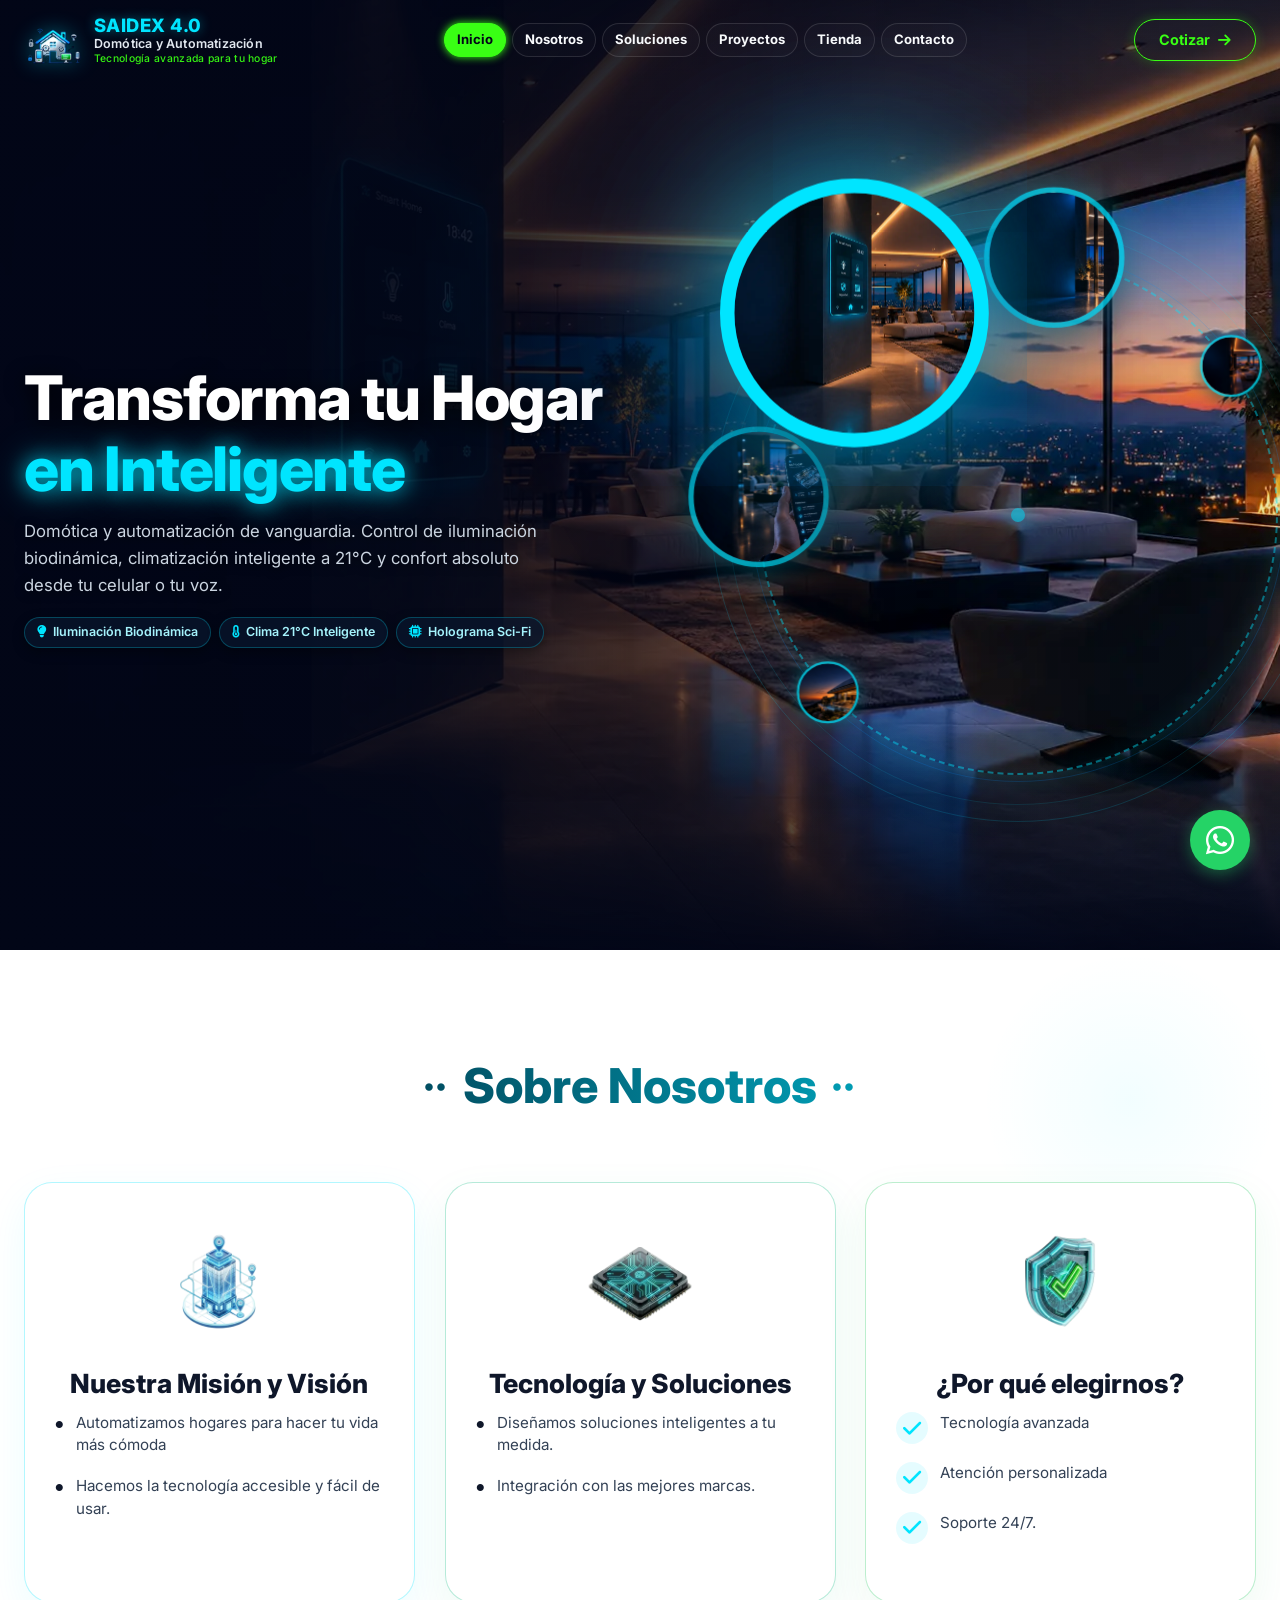
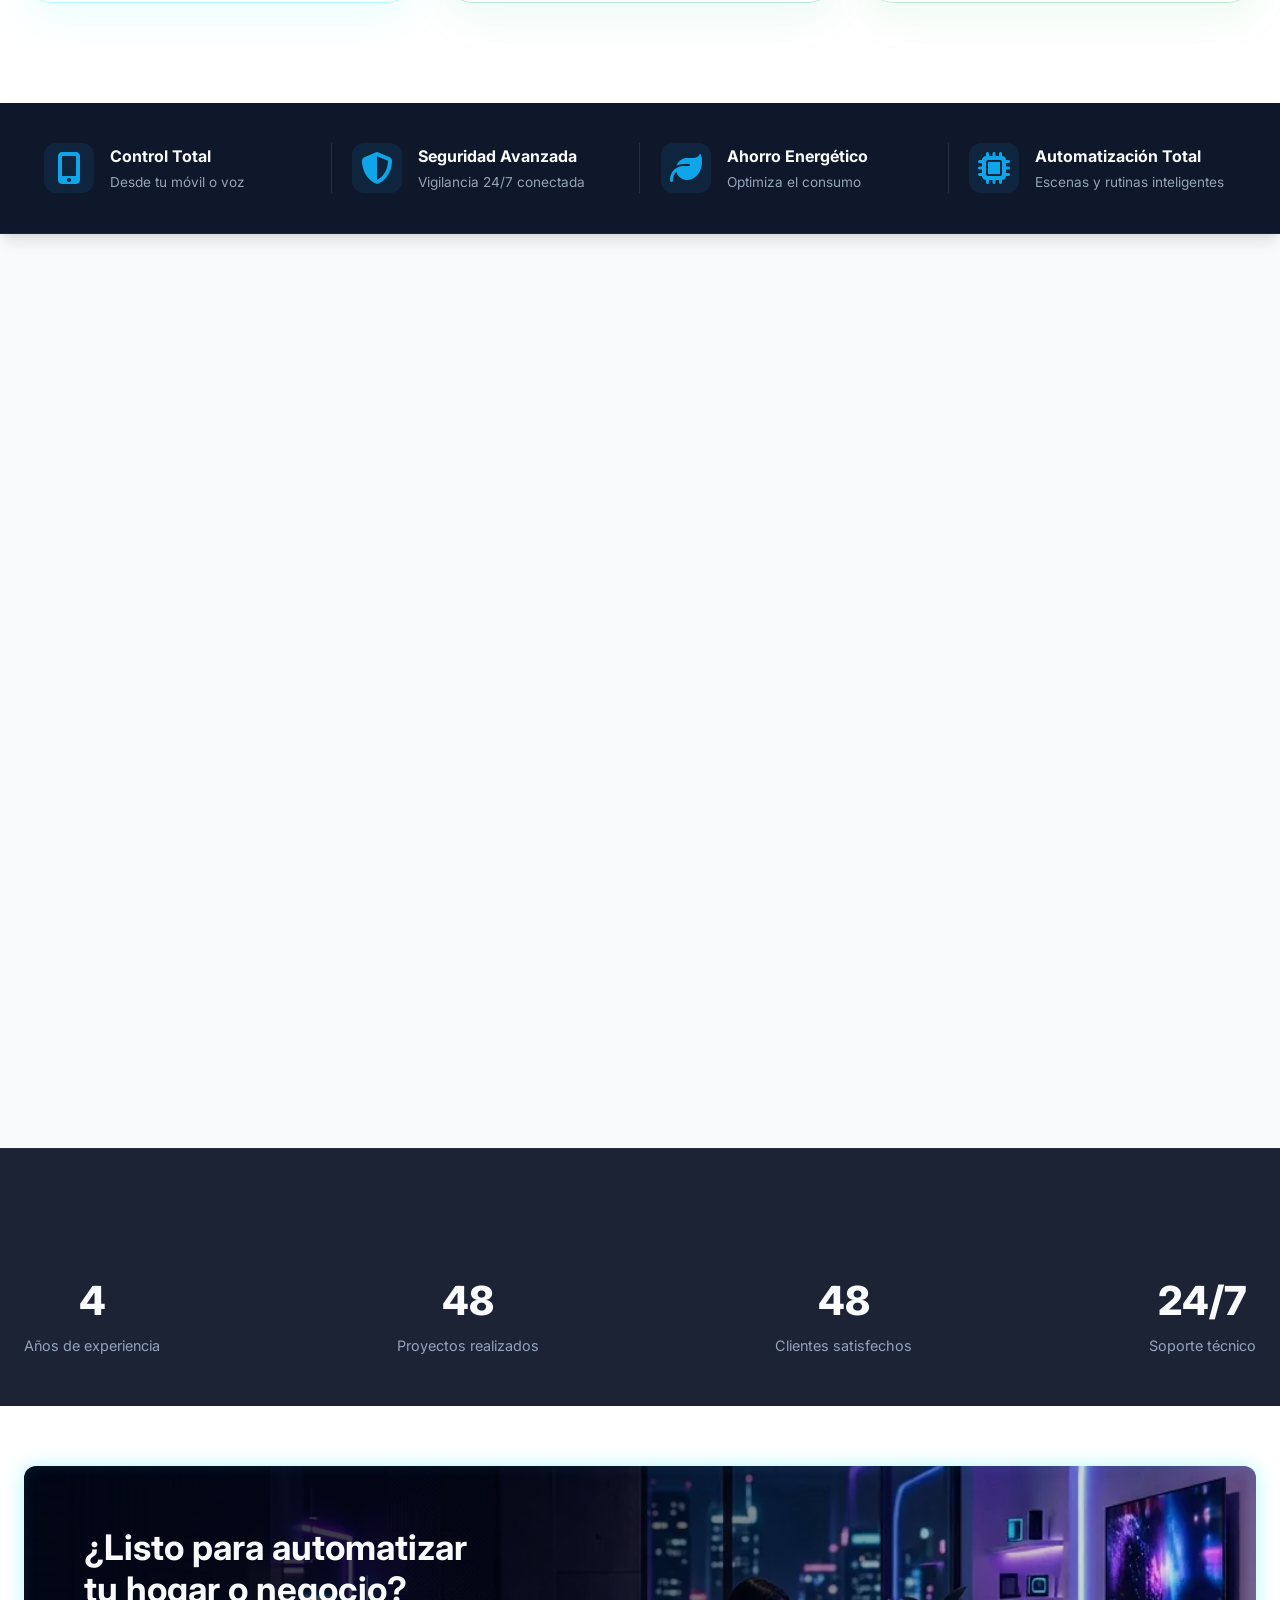
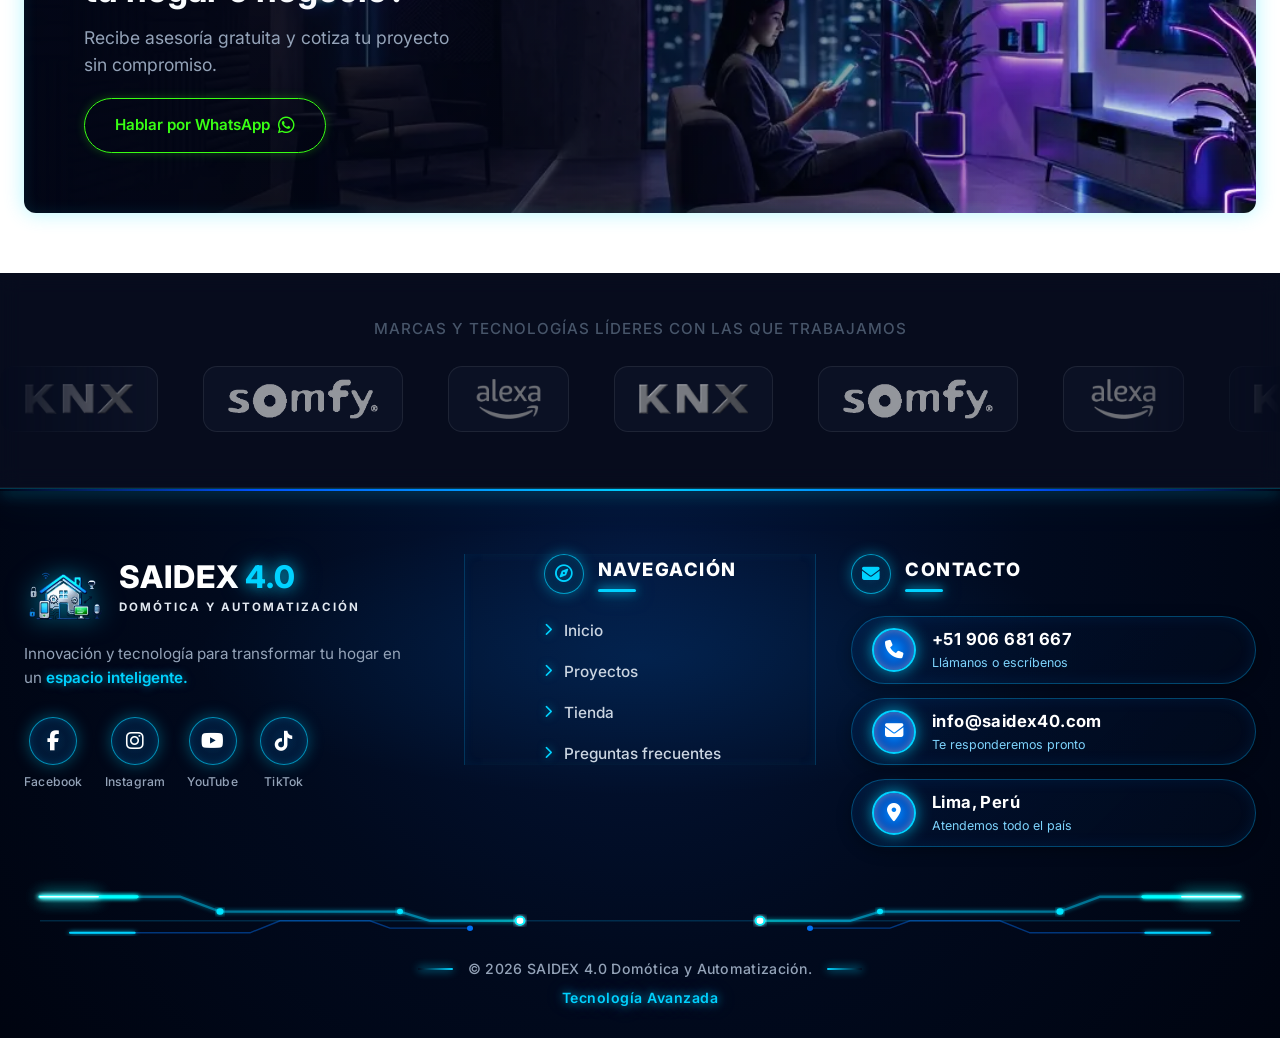
==== index.html @ 1870b535 "fix: solucionar congelamiento de cursor y tarjetas, preservar efecto electrico en moviles y optimiza" ====
<!DOCTYPE html>
<html lang="es">

<head>
    <meta charset="UTF-8">
    <meta name="viewport" content="width=device-width, initial-scale=1.0">
    <title>SAIDEX 4.0 Domótica y Automatización</title>
    <!-- Fuentes de Google -->
    <link rel="preconnect" href="https://fonts.googleapis.com">
    <link rel="preconnect" href="https://fonts.gstatic.com" crossorigin>
    <link href="https://fonts.googleapis.com/css2?family=Inter:wght@300;400;500;600;700;800&display=swap"
        rel="stylesheet">
    <!-- Librería de Iconos Font Awesome para Iconos -->
    <link rel="stylesheet" href="https://cdnjs.cloudflare.com/ajax/libs/font-awesome/6.4.0/css/all.min.css">
    <!-- Estilos CSS Personalizados -->
    <link rel="stylesheet" href="css/style.css">
    <link rel="stylesheet" href="css/electric-effect.css">
    <link rel="stylesheet" href="css/hero-carousel.css">
    <!-- Metadatos de Seguridad -->
    <meta http-equiv="X-Content-Type-Options" content="nosniff">
    <meta name="referrer" content="strict-origin-when-cross-origin">
    <!-- Icono de Pestaña (Favicon) -->
    <link rel="icon" type="image/webp" href="assets/logo.webp">
</head>

<body>

    <!-- Filtros SVG de Rayos Eléctricos 3D de Alto Rendimiento (Optimizados para 60-120 fps) -->
    <svg id="electric-svg-defs" class="electric-svg-container" aria-hidden="true">
        <defs>
            <filter id="turbulent-1" color-interpolation-filters="sRGB" x="-10%" y="-10%" width="120%" height="120%">
                <feTurbulence type="turbulence" baseFrequency="0.018" numOctaves="1" result="noise1" seed="1" />
                <feOffset in="noise1" dx="0" dy="0" result="offsetNoise1">
                    <animate attributeName="dy" values="400; 0" dur="4s" repeatCount="indefinite" calcMode="linear" />
                </feOffset>
                <feTurbulence type="turbulence" baseFrequency="0.018" numOctaves="1" result="noise2" seed="2" />
                <feOffset in="noise2" dx="0" dy="0" result="offsetNoise2">
                    <animate attributeName="dx" values="280; 0" dur="4s" repeatCount="indefinite" calcMode="linear" />
                </feOffset>
                <feBlend in="offsetNoise1" in2="offsetNoise2" mode="color-dodge" result="combinedNoise" />
                <feDisplacementMap in="SourceGraphic" in2="combinedNoise" scale="4" xChannelSelector="R"
                    yChannelSelector="B" />
            </filter>

            <filter id="turbulent-2" color-interpolation-filters="sRGB" x="-10%" y="-10%" width="120%" height="120%">
                <feTurbulence type="turbulence" baseFrequency="0.018" numOctaves="1" result="noise1" seed="3" />
                <feOffset in="noise1" dx="0" dy="0" result="offsetNoise1">
                    <animate attributeName="dy" values="360; 0" dur="4.5s" repeatCount="indefinite" calcMode="linear" />
                </feOffset>
                <feTurbulence type="turbulence" baseFrequency="0.018" numOctaves="1" result="noise2" seed="4" />
                <feOffset in="noise2" dx="0" dy="0" result="offsetNoise2">
                    <animate attributeName="dx" values="250; 0" dur="4.5s" repeatCount="indefinite" calcMode="linear" />
                </feOffset>
                <feBlend in="offsetNoise1" in2="offsetNoise2" mode="color-dodge" result="combinedNoise" />
                <feDisplacementMap in="SourceGraphic" in2="combinedNoise" scale="4" xChannelSelector="R"
                    yChannelSelector="B" />
            </filter>

            <filter id="turbulent-3" color-interpolation-filters="sRGB" x="-10%" y="-10%" width="120%" height="120%">
                <feTurbulence type="turbulence" baseFrequency="0.018" numOctaves="1" result="noise1" seed="5" />
                <feOffset in="noise1" dx="0" dy="0" result="offsetNoise1">
                    <animate attributeName="dy" values="380; 0" dur="4.2s" repeatCount="indefinite" calcMode="linear" />
                </feOffset>
                <feTurbulence type="turbulence" baseFrequency="0.018" numOctaves="1" result="noise2" seed="6" />
                <feOffset in="noise2" dx="0" dy="0" result="offsetNoise2">
                    <animate attributeName="dx" values="260; 0" dur="4.2s" repeatCount="indefinite" calcMode="linear" />
                </feOffset>
                <feBlend in="offsetNoise1" in2="offsetNoise2" mode="color-dodge" result="combinedNoise" />
                <feDisplacementMap in="SourceGraphic" in2="combinedNoise" scale="4" xChannelSelector="R"
                    yChannelSelector="B" />
            </filter>
        </defs>
    </svg>

    <!-- Precargador Cibernético Futurista (SAIDEX 4.0 - HUD) -->
    <div id="saidex-preloader" class="saidex-preloader" aria-label="Cargando SAIDEX 4.0">
        <!-- Fondo Cibernético Ambiental -->
        <div class="preloader-cyber-bg">
            <div class="cyber-grid-overlay"></div>
            <div class="preloader-core-glow"></div>
        </div>

        <!-- Trazos de Circuitos Izquierdos -->
        <div class="cyber-circuits cyber-circuits-left" aria-hidden="true">
            <svg viewBox="0 0 320 500" class="circuit-svg" preserveAspectRatio="none">
                <defs>
                    <linearGradient id="circGradL" x1="0%" y1="0%" x2="100%" y2="0%">
                        <stop offset="0%" stop-color="#0051ff" stop-opacity="0.2" />
                        <stop offset="60%" stop-color="#00e5ff" stop-opacity="0.8" />
                        <stop offset="100%" stop-color="#00e5ff" stop-opacity="1" />
                    </linearGradient>
                    <filter id="circGlowL">
                        <feGaussianBlur stdDeviation="3" result="coloredBlur" />
                        <feMerge>
                            <feMergeNode in="coloredBlur" />
                            <feMergeNode in="SourceGraphic" />
                        </feMerge>
                    </filter>
                </defs>
                <path d="M0,120 L90,120 L150,180 L280,180" fill="none" stroke="url(#circGradL)" stroke-width="2"
                    filter="url(#circGlowL)" />
                <path d="M0,150 L70,150 L120,200 L250,200" fill="none" stroke="#0070f3" stroke-width="1.5"
                    stroke-opacity="0.6" />
                <path d="M0,250 L120,250 L180,250 L240,250" fill="none" stroke="url(#circGradL)" stroke-width="2.5"
                    filter="url(#circGlowL)" />
                <path d="M0,380 L90,380 L150,320 L280,320" fill="none" stroke="url(#circGradL)" stroke-width="2"
                    filter="url(#circGlowL)" />
                <path d="M0,350 L70,350 L120,300 L250,300" fill="none" stroke="#0070f3" stroke-width="1.5"
                    stroke-opacity="0.6" />
                <circle cx="280" cy="180" r="4.5" fill="#00e5ff" filter="url(#circGlowL)" />
                <circle cx="240" cy="250" r="5.5" fill="#39ff14" filter="url(#circGlowL)" />
                <circle cx="280" cy="320" r="4.5" fill="#00e5ff" filter="url(#circGlowL)" />
                <rect x="180" y="247" width="18" height="6" fill="#00e5ff" rx="3" class="circuit-pulse-chip" />
            </svg>
        </div>

        <!-- Trazos de Circuitos Derechos -->
        <div class="cyber-circuits cyber-circuits-right" aria-hidden="true">
            <svg viewBox="0 0 320 500" class="circuit-svg" preserveAspectRatio="none">
                <defs>
                    <linearGradient id="circGradR" x1="100%" y1="0%" x2="0%" y2="0%">
                        <stop offset="0%" stop-color="#0051ff" stop-opacity="0.2" />
                        <stop offset="60%" stop-color="#00e5ff" stop-opacity="0.8" />
                        <stop offset="100%" stop-color="#00e5ff" stop-opacity="1" />
                    </linearGradient>
                </defs>
                <path d="M320,120 L230,120 L170,180 L40,180" fill="none" stroke="url(#circGradR)" stroke-width="2"
                    filter="url(#circGlowL)" />
                <path d="M320,150 L250,150 L200,200 L70,200" fill="none" stroke="#0070f3" stroke-width="1.5"
                    stroke-opacity="0.6" />
                <path d="M320,250 L200,250 L140,250 L80,250" fill="none" stroke="url(#circGradR)" stroke-width="2.5"
                    filter="url(#circGlowL)" />
                <path d="M320,380 L230,380 L170,320 L40,320" fill="none" stroke="url(#circGradR)" stroke-width="2"
                    filter="url(#circGlowL)" />
                <path d="M320,350 L250,350 L200,300 L70,300" fill="none" stroke="#0070f3" stroke-width="1.5"
                    stroke-opacity="0.6" />
                <circle cx="40" cy="180" r="4.5" fill="#00e5ff" filter="url(#circGlowL)" />
                <circle cx="80" cy="250" r="5.5" fill="#39ff14" filter="url(#circGlowL)" />
                <circle cx="40" cy="320" r="4.5" fill="#00e5ff" filter="url(#circGlowL)" />
                <rect x="122" y="247" width="18" height="6" fill="#00e5ff" rx="3" class="circuit-pulse-chip" />
            </svg>
        </div>

        <!-- Núcleo Cibernético Central -->
        <div class="cyber-preloader-content">
            <!-- Ensamblaje de Anillos Múltiples HUD -->
            <div class="cyber-hud-assembly">
                <div class="hud-outer-ticks"></div>
                <div class="hud-outer-segments"></div>
                <div class="hud-mid-glow-ring"></div>
                <div class="hud-inner-counter-ring"></div>
                <!-- Emblema Central de Domótica -->
                <div class="hud-central-orb">
                    <img src="assets/logo.webp" alt="SAIDEX 4.0 Logo" class="preloader-logo-img">
                </div>
            </div>

            <!-- Tipografía de la Marca -->
            <div class="cyber-brand-block">
                <h1 class="cyber-brand-title">SAIDEX <span class="cyber-neon-cyan">4.0</span></h1>
                <p class="cyber-brand-tagline">DOMÓTICA &nbsp;&bull;&nbsp; AUTOMATIZACIÓN &nbsp;&bull;&nbsp; TECNOLOGÍA
                </p>
            </div>

            <!-- Efecto de Carga de Placa de Circuito Cibernético (Animación continua de lado a lado) -->
            <div class="cyber-loader-widget preloader-circuit-widget">
                <div class="footer-circuit-divider preloader-circuit-divider" aria-hidden="true">
                    <svg viewBox="0 0 1200 65" class="footer-circuit-svg" preserveAspectRatio="none">
                        <defs>
                            <linearGradient id="loadCyberTraceGradLeft" x1="0%" y1="0%" x2="100%" y2="0%">
                                <stop offset="0%" stop-color="#0051ff" stop-opacity="0" />
                                <stop offset="20%" stop-color="#00d2ff" stop-opacity="0.8" />
                                <stop offset="85%" stop-color="#00d2ff" stop-opacity="1" />
                                <stop offset="100%" stop-color="#00ffff" stop-opacity="1" />
                            </linearGradient>
                            <linearGradient id="loadCyberTraceGradRight" x1="100%" y1="0%" x2="0%" y2="0%">
                                <stop offset="0%" stop-color="#0051ff" stop-opacity="0" />
                                <stop offset="20%" stop-color="#00d2ff" stop-opacity="0.8" />
                                <stop offset="85%" stop-color="#00d2ff" stop-opacity="1" />
                                <stop offset="100%" stop-color="#00ffff" stop-opacity="1" />
                            </linearGradient>
                            <filter id="loadCyberCircuitGlow" x="-20%" y="-20%" width="140%" height="140%">
                                <feGaussianBlur stdDeviation="2.5" result="coloredBlur" />
                                <feMerge>
                                    <feMergeNode in="coloredBlur" />
                                    <feMergeNode in="SourceGraphic" />
                                </feMerge>
                            </filter>
                        </defs>

                        <!-- Línea de trazo sutil de fondo -->
                        <line x1="0" y1="42" x2="1200" y2="42" stroke="rgba(0, 180, 255, 0.2)" stroke-width="1.5" />

                        <!-- Trazo de Circuito Izquierdo 1 (Base escalonada superior) -->
                        <path class="circuit-trace-base" d="M 0,16 L 140,16 L 180,32 L 360,32 L 390,42 L 480,42"
                            fill="none" stroke="url(#loadCyberTraceGradLeft)" stroke-width="2.5"
                            filter="url(#loadCyberCircuitGlow)" opacity="0.6" />

                        <!-- Trazo Izquierdo 1 (Animación de haz de pulso de 0,16 a 480,42) -->
                        <path class="circuit-pulse-beam" d="M 0,16 L 140,16 L 180,32 L 360,32 L 390,42 L 480,42"
                            fill="none" stroke="#00ffff" stroke-width="3" filter="url(#loadCyberCircuitGlow)"
                            pathLength="1000" />
                        <path class="circuit-pulse-core" d="M 0,16 L 140,16 L 180,32 L 360,32 L 390,42 L 480,42"
                            fill="none" pathLength="1000" />

                        <!-- Trazo Izquierdo 1 (Segundo pulso continuo) -->
                        <path class="circuit-pulse-beam beam-delay"
                            d="M 0,16 L 140,16 L 180,32 L 360,32 L 390,42 L 480,42" fill="none" stroke="#00ffff"
                            stroke-width="3" filter="url(#loadCyberCircuitGlow)" pathLength="1000" />
                        <path class="circuit-pulse-core beam-delay"
                            d="M 0,16 L 140,16 L 180,32 L 360,32 L 390,42 L 480,42" fill="none" pathLength="1000" />

                        <!-- Trazo Izquierdo 2 (Base escalonada inferior y pulso) -->
                        <path class="circuit-trace-base" d="M 30,55 L 210,55 L 240,42 L 330,42 L 350,50 L 430,50"
                            fill="none" stroke="#0070f3" stroke-width="1.5" stroke-opacity="0.45" />
                        <path class="circuit-pulse-sub" d="M 30,55 L 210,55 L 240,42 L 330,42 L 350,50 L 430,50"
                            fill="none" stroke="#00d2ff" stroke-width="2" filter="url(#loadCyberCircuitGlow)"
                            pathLength="1000" />

                        <!-- Nodos de circuitos izquierdos -->
                        <circle class="circuit-node-joint" cx="180" cy="32" r="3.5" fill="#00e5ff"
                            filter="url(#loadCyberCircuitGlow)" />
                        <circle class="circuit-node-joint" cx="360" cy="32" r="3" fill="#00e5ff"
                            filter="url(#loadCyberCircuitGlow)" />
                        <circle class="circuit-node-terminal" cx="480" cy="42" r="4.5" fill="#ffffff" stroke="#00e5ff"
                            stroke-width="2" filter="url(#loadCyberCircuitGlow)" />
                        <circle class="circuit-node-halo" cx="480" cy="42" r="4.5" fill="none" stroke="#00ffff" />
                        <circle class="circuit-node-joint" cx="430" cy="50" r="3" fill="#0070f3" />

                        <!-- Línea de puente central -->
                        <line class="circuit-bridge-active" x1="480" y1="42" x2="720" y2="42" stroke="#00d2ff"
                            stroke-width="2" stroke-dasharray="8,6" stroke-opacity="0.75"
                            filter="url(#loadCyberCircuitGlow)" />

                        <!-- Trazo de Circuito Derecho 1 (Base escalonada superior) -->
                        <path class="circuit-trace-base" d="M 1200,16 L 1060,16 L 1020,32 L 840,32 L 810,42 L 720,42"
                            fill="none" stroke="url(#loadCyberTraceGradRight)" stroke-width="2.5"
                            filter="url(#loadCyberCircuitGlow)" opacity="0.6" />

                        <!-- Trazo Derecho 1 (Animación de haz de pulso de 1200,16 a 720,42 SIMULTÁNEAMENTE) -->
                        <path class="circuit-pulse-beam" d="M 1200,16 L 1060,16 L 1020,32 L 840,32 L 810,42 L 720,42"
                            fill="none" stroke="#00ffff" stroke-width="3" filter="url(#loadCyberCircuitGlow)"
                            pathLength="1000" />
                        <path class="circuit-pulse-core" d="M 1200,16 L 1060,16 L 1020,32 L 840,32 L 810,42 L 720,42"
                            fill="none" pathLength="1000" />

                        <!-- Trazo Derecho 1 (Segundo pulso continuo) -->
                        <path class="circuit-pulse-beam beam-delay"
                            d="M 1200,16 L 1060,16 L 1020,32 L 840,32 L 810,42 L 720,42" fill="none" stroke="#00ffff"
                            stroke-width="3" filter="url(#loadCyberCircuitGlow)" pathLength="1000" />
                        <path class="circuit-pulse-core beam-delay"
                            d="M 1200,16 L 1060,16 L 1020,32 L 840,32 L 810,42 L 720,42" fill="none"
                            pathLength="1000" />

                        <!-- Trazo Derecho 2 (Base escalonada inferior y pulso) -->
                        <path class="circuit-trace-base" d="M 1170,55 L 990,55 L 960,42 L 870,42 L 850,50 L 770,50"
                            fill="none" stroke="#0070f3" stroke-width="1.5" stroke-opacity="0.45" />
                        <path class="circuit-pulse-sub" d="M 1170,55 L 990,55 L 960,42 L 870,42 L 850,50 L 770,50"
                            fill="none" stroke="#00d2ff" stroke-width="2" filter="url(#loadCyberCircuitGlow)"
                            pathLength="1000" />

                        <!-- Nodos de circuitos derechos -->
                        <circle class="circuit-node-joint" cx="1020" cy="32" r="3.5" fill="#00e5ff"
                            filter="url(#loadCyberCircuitGlow)" />
                        <circle class="circuit-node-joint" cx="840" cy="32" r="3" fill="#00e5ff"
                            filter="url(#loadCyberCircuitGlow)" />
                        <circle class="circuit-node-terminal" cx="720" cy="42" r="4.5" fill="#ffffff" stroke="#00e5ff"
                            stroke-width="2" filter="url(#loadCyberCircuitGlow)" />
                        <circle class="circuit-node-halo" cx="720" cy="42" r="4.5" fill="none" stroke="#00ffff" />
                        <circle class="circuit-node-joint" cx="770" cy="50" r="3" fill="#0070f3" />
                    </svg>
                </div>

                <!-- Fila de Estado y Porcentaje con Barras de Soporte Sci-Fi -->
                <div class="preloader-circuit-meta">
                    <div class="footer-copyright-row preloader-telemetry-row">
                        <span class="footer-bracket-bar" aria-hidden="true"></span>
                        <span class="cyber-status-text" id="preloader-status">Sistema SAIDEX 4.0 Activo...</span>
                        <span class="footer-bracket-bar right" aria-hidden="true"></span>
                    </div>
                    <div class="preloader-percent-wrap">
                        <span class="cyber-percent-num" id="preloader-percent">0%</span>
                    </div>
                </div>

                <!-- Barra de Carga Cibernética Sincronizada -->
                <div class="cyber-bar-track preloader-bar-track">
                    <div class="cyber-bar-fill" id="preloader-bar-fill">
                        <span class="cyber-flare-tip"></span>
                    </div>
                </div>
            </div>
        </div>
    </div>

    <!-- Preloader Auto-Failsafe: Garantiza que la pantalla nunca se congele -->
    <script>
        (function () {
            var p = document.getElementById('saidex-preloader');
            if (!p) return;
            setTimeout(function () {
                if (p && !p.classList.contains('is-loaded')) {
                    p.classList.add('is-loaded');
                    document.body.classList.add('site-loaded');
                    setTimeout(function () { p.style.display = 'none'; }, 600);
                }
            }, 1400);
        })();
    </script>

    <!-- Navegación de Cabecera -->
    <header class="navbar">
        <div class="container nav-container">
            <a href="index.html" class="logo" aria-label="SAIDEX 4.0 Inicio">
                <img src="assets/logo.webp" alt="SAIDEX 4.0" class="logo-img">
                <div class="logo-text">
                    <span class="company-name brand-highlight">SAIDEX 4.0</span>
                    <span class="company-sub">Domótica y Automatización</span>
                    <span class="company-tagline">Tecnología avanzada para tu hogar</span>
                </div>
            </a>

            <nav class="nav-links" id="navLinks" aria-label="Navegación principal">
                <a href="#inicio" class="nav-item active">Inicio</a>
                <a href="#nosotros" class="nav-item">Nosotros</a>
                <a href="#soluciones" class="nav-item">Soluciones</a>
                <a href="proyectos.html" class="nav-item">Proyectos</a>
                <a href="tienda.html" class="nav-item">Tienda</a>
                <a href="#contacto" class="nav-item">Contacto</a>

                <!-- Acciones exclusivas para dispositivos móviles -->
                <div class="nav-actions-mobile">
                    <a href="#cotizar" class="btn btn-primary btn-glow-intense btn-cotizar">
                        Cotizar <i class="fa-solid fa-arrow-right"></i>
                    </a>
                </div>
            </nav>

            <div class="nav-actions">
                <a href="#cotizar" class="btn btn-primary btn-glow-intense btn-cotizar">
                    Cotizar <i class="fa-solid fa-arrow-right"></i>
                </a>
            </div>

            <button class="menu-toggle" id="mobileMenu" aria-label="Abrir menú" aria-expanded="false"
                aria-controls="navLinks">
                <span></span>
                <span></span>
                <span></span>
            </button>
        </div>
    </header>

    <main>
        <!-- Sección Principal (Hero) -->
        <section class="hero" id="inicio">
            <!-- Capas de Diapositivas de Fondo Dinámico -->
            <div class="hero-bg-slideshow" id="heroBgSlideshow">
                <div class="hero-bg-slide active" id="heroBgLayerA" style="background-image: url('assets/hero 1.webp');">
                </div>
                <div class="hero-bg-slide" id="heroBgLayerB"></div>
            </div>

            <!-- Capa de Degradado Oscuro Cinemático de Fondo -->
            <div class="hero-overlay-cinematic" aria-hidden="true"></div>


            <div class="container hero-container">
                <!-- Columna de Contenido Izquierda -->
                <div class="hero-content">

                    <!-- Escenario Dinámico con Animación Circular de Textos del Hero -->
                    <div class="hero-circular-text-stage" id="heroCircularTextStage">

                        <!-- Título Principal Dinámico (Efecto Circular - Cambia en cada una de las 8 diapositivas) -->
                        <h1 class="hero-title hero-dynamic-title animate-circular-target" id="heroDynamicTitle">
                            Transforma tu Hogar <br><span class="text-neon-cyan">en Inteligente</span>
                        </h1>

                        <!-- Subtítulo / Descripción Dinámica (Efecto Circular - Adaptado exactamente a cada imagen) -->
                        <p class="hero-subtitle hero-dynamic-desc animate-circular-target" id="heroDynamicDesc">
                            Domótica y automatización de última generación. Controla iluminación biodinámica,
                            climatización y confort con tecnología intuitiva.
                        </p>

                        <!-- Píldoras / Especificaciones Rápidas de la Solución Activa -->
                        <div class="hero-dynamic-pills animate-circular-target" id="heroDynamicPills">
                            <span class="hero-spec-pill"><i class="fa-solid fa-lightbulb"></i> Iluminación
                                Biodinámica</span>
                            <span class="hero-spec-pill"><i class="fa-solid fa-temperature-half"></i> Clima 21°C
                                Inteligente</span>
                            <span class="hero-spec-pill"><i class="fa-solid fa-microchip"></i> Panel Holográfico</span>
                        </div>

                    </div>

                    <!-- Controles de Flecha para Rotación Circular e Indicadores (Debajo y Centrados) -->
                    <div class="hero-carousel-controls" aria-label="Controles del carrusel circular">
                        <button class="hero-carousel-arrow left" id="heroArrowLeft" aria-label="Sistema anterior">
                            <i class="fa-solid fa-chevron-left"></i>
                        </button>
                        <div class="hero-carousel-indicators" id="heroIndicators"></div>
                        <button class="hero-carousel-arrow right" id="heroArrowRight" aria-label="Sistema siguiente">
                            <i class="fa-solid fa-chevron-right"></i>
                        </button>
                    </div>
                </div>

                <!-- Showcase Circular Orbital del Hero (Lado Derecho) -->
                <div class="hero-circular-showcase animate-bounce-in delay-3" id="heroCircularShowcase">
                    <!-- Área Orbital del Carrusel -->
                    <div class="hero-carousel-outer">
                        <div class="hero-carousel-hud-ring" aria-hidden="true"></div>
                        <div class="hero-carousel-container" id="heroCarouselContainer">
                            <div class="hero-carousel" id="heroCarousel">
                                <div class="hero-carousel-center-core" aria-hidden="true"></div>
                            </div>
                        </div>
                    </div>
                </div>
            </div>
        </section>

        <section class="about-section" id="nosotros">
            <div class="container relative-z">
                <div class="section-header-modern scroll-bounce">
                    <h2 class="section-title-modern">
                        <span class="dots-decorator">••</span>
                        Sobre Nosotros
                        <span class="dots-decorator">••</span>
                    </h2>
                </div>

                <div class="about-modern-grid">
                    <!-- Tarjeta 1: Misión y Visión -->
                    <div class="about-modern-card card-glow-blue scroll-bounce delay-1">
                        <img src="assets/about-mission.webp" alt="Misión" class="about-card-icon">
                        <h3 class="about-card-title">Nuestra Misión y Visión</h3>
                        <ul class="about-card-list bullets">
                            <li>Automatizamos hogares para hacer tu vida más cómoda</li>
                            <li>Hacemos la tecnología accesible y fácil de usar.</li>
                        </ul>
                    </div>

                    <!-- Tarjeta 2: Tecnología -->
                    <div class="about-modern-card card-glow-cyan scroll-bounce delay-2">
                        <img src="assets/about-tech.webp" alt="Tecnología" class="about-card-icon">
                        <h3 class="about-card-title">Tecnología y Soluciones</h3>
                        <ul class="about-card-list bullets">
                            <li>Diseñamos soluciones inteligentes a tu medida.</li>
                            <li>Integración con las mejores marcas.</li>
                        </ul>
                    </div>

                    <!-- Tarjeta 3: Por qué SAIDEX 4.0 -->
                    <div class="about-modern-card card-glow-green scroll-bounce delay-3">
                        <img src="assets/about-choice.webp" alt="Confianza" class="about-card-icon">
                        <h3 class="about-card-title">¿Por qué elegirnos?</h3>
                        <ul class="about-card-list checks">
                            <li><i class="fa-solid fa-check"></i> Tecnología avanzada</li>
                            <li><i class="fa-solid fa-check"></i> Atención personalizada</li>
                            <li><i class="fa-solid fa-check"></i> Soporte 24/7.</li>
                        </ul>
                    </div>
                </div>
            </div>
        </section>

        <!-- Franja de Características Destacadas -->
        <section class="features-strip">
            <div class="container features-container">
                <div class="feature-item scroll-bounce delay-1">
                    <div class="feature-icon"><i class="fa-solid fa-mobile-screen-button"></i></div>
                    <div class="feature-text">
                        <h4>Control Total</h4>
                        <p>Desde tu móvil o voz</p>
                    </div>
                </div>
                <div class="feature-item scroll-bounce delay-2">
                    <div class="feature-icon"><i class="fa-solid fa-shield-halved"></i></div>
                    <div class="feature-text">
                        <h4>Seguridad Avanzada</h4>
                        <p>Vigilancia 24/7 conectada</p>
                    </div>
                </div>
                <div class="feature-item scroll-bounce delay-3">
                    <div class="feature-icon"><i class="fa-solid fa-leaf"></i></div>
                    <div class="feature-text">
                        <h4>Ahorro Energético</h4>
                        <p>Optimiza el consumo</p>
                    </div>
                </div>
                <div class="feature-item scroll-bounce delay-4">
                    <div class="feature-icon"><i class="fa-solid fa-microchip"></i></div>
                    <div class="feature-text">
                        <h4>Automatización Total</h4>
                        <p>Escenas y rutinas inteligentes</p>
                    </div>
                </div>
            </div>
        </section>
        <!-- Sección de Soluciones y Proyectos -->
        <section class="solutions-projects-section bg-light" id="soluciones">
            <div class="container main-grid">

                <!-- Columna Izquierda: Soluciones -->
                <div class="solutions-column">
                    <div class="section-header center-title scroll-bounce">
                        <span class="dots-decorator">••</span>
                        <h2 class="section-title dark-text">Nuestras Soluciones Inteligentes</h2>
                        <span class="dots-decorator">••</span>
                    </div>

                    <div class="solutions-grid">
                        <!-- Tarjeta 1 -->
                        <div class="solution-card scroll-bounce delay-1">
                            <div class="card-image">
                                <div class="img-placeholder bg-blue-img"></div>
                                <div class="card-icon"><i class="fa-solid fa-house-laptop"></i></div>
                            </div>
                            <div class="card-content">
                                <h3>Sistemas</h3>
                                <ul>
                                    <li><i class="fa-solid fa-check text-green"></i> Iluminación Inteligente</li>
                                    <li><i class="fa-solid fa-check text-green"></i> Seguridad y Vigilancia</li>
                                    <li><i class="fa-solid fa-check text-green"></i> Control de Accesos</li>
                                </ul>
                            </div>
                        </div>

                        <!-- Tarjeta 2 -->
                        <div class="solution-card scroll-bounce delay-2">
                            <div class="card-image">
                                <div class="img-placeholder bg-blue-img2"></div>
                                <div class="card-icon"><i class="fa-solid fa-tablet-screen-button"></i></div>
                            </div>
                            <div class="card-content">
                                <h3>Integraciones</h3>
                                <ul>
                                    <li><i class="fa-solid fa-check text-green"></i> App Móvil Personalizada</li>
                                    <li><i class="fa-solid fa-check text-green"></i> Asistentes de Voz</li>
                                </ul>
                            </div>
                        </div>

                        <!-- Tarjeta 3 -->
                        <div class="solution-card scroll-bounce delay-3">
                            <div class="card-image">
                                <div class="img-placeholder bg-blue-img3"></div>
                                <div class="card-icon"><i class="fa-solid fa-screwdriver-wrench"></i></div>
                            </div>
                            <div class="card-content">
                                <h3>Nuestros Servicios</h3>
                                <ul>
                                    <li><i class="fa-solid fa-check text-green"></i> Diseño e Instalación</li>
                                    <li><i class="fa-solid fa-check text-green"></i> Programación a Medida</li>
                                    <li><i class="fa-solid fa-check text-green"></i> Mantenimiento Preventivo</li>
                                    <li><i class="fa-solid fa-check text-green"></i> Soporte Técnico 24/7</li>
                                    <li><i class="fa-solid fa-check text-green"></i> Consultoría Especializada</li>
                                    <li><i class="fa-solid fa-check text-green"></i> Actualizaciones y Upgrades</li>
                                </ul>
                                <a href="javascript:void(0)" class="btn-agenda-visita-card" id="btn-agenda-visita"
                                    role="button">
                                    <span>Agenda una Visita Técnica</span>
                                    <i class="fa-solid fa-calendar-check"></i>
                                </a>
                            </div>
                        </div>
                    </div>
                </div>

                <!-- Columna Derecha: Proyectos -->
                <div class="projects-column" id="proyectos">
                    <div class="section-header space-between scroll-bounce">
                        <h2 class="section-title dark-text">Proyectos Destacados</h2>
                        <a href="proyectos.html" class="btn-text-small">Ver todos <i
                                class="fa-solid fa-arrow-right"></i></a>
                    </div>

                    <div class="projects-list">
                        <!-- Proyecto 1 -->
                        <div class="project-mini-card scroll-bounce delay-1">
                            <div class="project-img bg-house-img">
                                <span class="badge">Residencial</span>
                            </div>
                            <div class="project-info">
                                <h4>Casa Inteligente - 450 m²</h4>
                                <p>Automatización completa de iluminación, clima y seguridad</p>
                            </div>
                        </div>

                        <!-- Proyecto 2 -->
                        <div class="project-mini-card scroll-bounce delay-2">
                            <div class="project-img bg-office-img">
                                <span class="badge">Comercial</span>
                            </div>
                            <div class="project-info">
                                <h4>Oficina Corporativa</h4>
                                <p>Control de accesos, clima y audio multiroom</p>
                            </div>
                        </div>

                        <!-- Proyecto 3 -->
                        <div class="project-mini-card scroll-bounce delay-3">
                            <div class="project-img bg-apt-img">
                                <span class="badge">Residencial</span>
                            </div>
                            <div class="project-info">
                                <h4>Departamento Premium</h4>
                                <p>Integración total con app móvil y voz</p>
                            </div>
                        </div>
                    </div>
                </div>
            </div>
        </section>
        <!-- Sección de Estadísticas de Rendimiento -->
        <section class="stats-section">
            <div class="container stats-container">
                <div class="stat-item scroll-bounce delay-1">
                    <div class="stat-icon"><i class="fa-solid fa-house-user text-neon-blue"></i></div>
                    <h3 class="counter" data-target="5">0</h3>
                    <p>Años de experiencia</p>
                </div>
                <div class="stat-item scroll-bounce delay-2">
                    <div class="stat-icon"><i class="fa-regular fa-clipboard text-neon-blue"></i></div>
                    <h3 class="counter" data-target="50">0</h3>
                    <p>Proyectos realizados</p>
                </div>
                <div class="stat-item scroll-bounce delay-3">
                    <div class="stat-icon"><i class="fa-solid fa-users text-neon-blue"></i></div>
                    <h3 class="counter" data-target="50">0</h3>
                    <p>Clientes satisfechos</p>
                </div>
                <div class="stat-item scroll-bounce delay-4">
                    <div class="stat-icon"><i class="fa-solid fa-headset text-neon-blue"></i></div>
                    <h3>24/7</h3>
                    <p>Soporte técnico</p>
                </div>
            </div>
        </section>

        <!-- Sección de Banner de Llamada a la Acción (CTA) -->
        <section class="cta-banner" id="cotizar">
            <div class="container cta-container">
                <div class="cta-bg futuristic-cta scroll-bounce electric-purple">
                    <div class="electric-fx-frame" aria-hidden="true">
                        <div class="electric-inner">
                            <div class="electric-border-layer">
                                <div class="electric-card-main"></div>
                            </div>
                            <div class="electric-glow-1"></div>
                            <div class="electric-glow-2"></div>
                        </div>
                        <div class="electric-overlay"></div>
                        <div class="electric-bg-glow"></div>
                    </div>
                    <div class="cta-content">
                        <h2>¿Listo para automatizar<br>tu hogar o negocio?</h2>
                        <p>Recibe asesoría gratuita y cotiza tu proyecto<br>sin compromiso.</p>
                        <div class="cta-actions" style="justify-content: flex-start; margin-top: 20px;">
                            <a href="https://wa.me/51906681667" target="_blank" rel="noopener noreferrer"
                                class="btn btn-primary btn-large btn-glow-intense"
                                style="border-radius: 30px; font-weight: 600; padding: 15px 30px;">
                                Hablar por WhatsApp <i class="fa-brands fa-whatsapp" style="font-size: 1.2rem;"></i>
                            </a>
                        </div>
                    </div>
                </div>
            </div>
        </section>

        <!-- Marquesina Infinita de Marcas y Aliados -->
        <section class="partners-strip scroll-bounce">
            <div class="container text-center">
                <p class="partners-title" style="margin-bottom: 25px; color: var(--text-gray-dark); font-weight: 500;">
                    Marcas y tecnologías líderes con las que trabajamos</p>
            </div>
            <div class="partners-marquee-wrapper" aria-label="Marcas aliadas">
                <div class="partners-marquee-track">
                    <div class="partner-item"><img src="assets/knx.webp" alt="KNX" class="partner-logo-img"></div>
                    <div class="partner-item"><img src="assets/somfy.webp" alt="Somfy" class="partner-logo-img"></div>
                    <div class="partner-item"><img src="assets/alexa.webp" alt="Alexa" class="partner-logo-img"></div>
                    <div class="partner-item"><img src="assets/knx.webp" alt="KNX" class="partner-logo-img"></div>
                    <div class="partner-item"><img src="assets/somfy.webp" alt="Somfy" class="partner-logo-img"></div>
                    <div class="partner-item"><img src="assets/alexa.webp" alt="Alexa" class="partner-logo-img"></div>
                    <!-- Duplicado para desplazamiento continuo sin cortes -->
                    <div class="partner-item" aria-hidden="true"><img src="assets/knx.webp" alt="KNX"
                            class="partner-logo-img"></div>
                    <div class="partner-item" aria-hidden="true"><img src="assets/somfy.webp" alt="Somfy"
                            class="partner-logo-img"></div>
                    <div class="partner-item" aria-hidden="true"><img src="assets/alexa.webp" alt="Alexa"
                            class="partner-logo-img"></div>
                    <div class="partner-item" aria-hidden="true"><img src="assets/knx.webp" alt="KNX"
                            class="partner-logo-img"></div>
                    <div class="partner-item" aria-hidden="true"><img src="assets/somfy.webp" alt="Somfy"
                            class="partner-logo-img"></div>
                    <div class="partner-item" aria-hidden="true"><img src="assets/alexa.webp" alt="Alexa"
                            class="partner-logo-img"></div>
                </div>
            </div>
        </section>
    </main>

    <!-- Pie de Página Cibernético Futurista (SAIDEX 4.0) -->
    <footer class="footer" id="contacto">
        <!-- Resplandor de Iluminación Ambiental -->
        <div class="footer-ambient-glow" aria-hidden="true"></div>

        <div class="container" style="position: relative; z-index: 2;">
            <div class="footer-grid-cyber">
                <!-- Columna 1: Marca y Redes Sociales -->
                <div class="footer-col-cyber col-brand">
                    <a href="index.html" class="footer-brand-wrap">
                        <img src="assets/logo.webp" alt="SAIDEX 4.0 Logo" class="footer-logo-img">
                        <div class="footer-brand-text">
                            <span class="footer-brand-title">SAIDEX <span class="cyan-num">4.0</span></span>
                            <span class="footer-brand-sub">DOMÓTICA Y AUTOMATIZACIÓN</span>
                        </div>
                    </a>
                    <p class="footer-tagline">
                        Innovación y tecnología para transformar tu hogar en un <span class="highlight-cyan">espacio
                            inteligente.</span>
                    </p>
                    <div class="footer-social-row">
                        <div class="footer-social-item">
                            <a href="https://www.facebook.com/share/1DKk2KMXqo/" target="_blank"
                                rel="noopener noreferrer" class="footer-social-btn" aria-label="Facebook">
                                <i class="fa-brands fa-facebook-f"></i>
                            </a>
                            <span class="footer-social-label">Facebook</span>
                        </div>
                        <div class="footer-social-item">
                            <a href="https://www.instagram.com/capri4431?igsh=cWtvcjdqN3Vhbjgz" target="_blank"
                                rel="noopener noreferrer" class="footer-social-btn" aria-label="Instagram">
                                <i class="fa-brands fa-instagram"></i>
                            </a>
                            <span class="footer-social-label">Instagram</span>
                        </div>
                        <div class="footer-social-item">
                            <a href="https://youtube.com/@jesusronaldocesararellanas5388/community?si=2w9Oj341CV9DP4Bu"
                                target="_blank" rel="noopener noreferrer" class="footer-social-btn"
                                aria-label="YouTube">
                                <i class="fa-brands fa-youtube"></i>
                            </a>
                            <span class="footer-social-label">YouTube</span>
                        </div>
                        <div class="footer-social-item">
                            <a href="https://www.tiktok.com/@arellanasanchez2006" target="_blank"
                                rel="noopener noreferrer" class="footer-social-btn" aria-label="TikTok">
                                <i class="fa-brands fa-tiktok"></i>
                            </a>
                            <span class="footer-social-label">TikTok</span>
                        </div>
                    </div>
                </div>

                <!-- Column 2: Navegación -->
                <div class="footer-col-cyber col-nav">
                    <div class="footer-nav-block">
                        <div class="footer-header-cyber">
                            <div class="footer-header-badge" aria-hidden="true">
                                <i class="fa-regular fa-compass"></i>
                            </div>
                            <div class="footer-header-text">
                                <h4>NAVEGACIÓN</h4>
                                <div class="footer-header-bar"></div>
                            </div>
                        </div>
                        <ul class="footer-nav-list">
                            <li><a href="index.html"><i class="fa-solid fa-chevron-right"></i> Inicio</a></li>
                            <li><a href="proyectos.html"><i class="fa-solid fa-chevron-right"></i> Proyectos</a></li>
                            <li><a href="tienda.html"><i class="fa-solid fa-chevron-right"></i> Tienda</a></li>
                            <li><a href="#faq"><i class="fa-solid fa-chevron-right"></i> Preguntas frecuentes</a></li>
                        </ul>
                    </div>
                </div>

                <!-- Column 3: Contacto -->
                <div class="footer-col-cyber col-contact">
                    <div class="footer-contact-block">
                        <div class="footer-header-cyber">
                            <div class="footer-header-badge" aria-hidden="true">
                                <i class="fa-solid fa-envelope"></i>
                            </div>
                            <div class="footer-header-text">
                                <h4>CONTACTO</h4>
                                <div class="footer-header-bar"></div>
                            </div>
                        </div>
                        <div class="footer-contact-cards">
                            <a href="https://wa.me/51906681667" target="_blank" rel="noopener noreferrer"
                                class="contact-pill-card">
                                <div class="contact-pill-orb">
                                    <i class="fa-solid fa-phone"></i>
                                </div>
                                <div class="contact-pill-info">
                                    <span class="contact-pill-primary">+51 906 681 667</span>
                                    <span class="contact-pill-sub">Llámanos o escríbenos</span>
                                </div>
                            </a>
                            <a href="mailto:info@saidex40.com" class="contact-pill-card">
                                <div class="contact-pill-orb">
                                    <i class="fa-solid fa-envelope"></i>
                                </div>
                                <div class="contact-pill-info">
                                    <span class="contact-pill-primary">info@saidex40.com</span>
                                    <span class="contact-pill-sub">Te responderemos pronto</span>
                                </div>
                            </a>
                            <div class="contact-pill-card">
                                <div class="contact-pill-orb">
                                    <i class="fa-solid fa-location-dot"></i>
                                </div>
                                <div class="contact-pill-info">
                                    <span class="contact-pill-primary">Lima, Perú</span>
                                    <span class="contact-pill-sub">Atendemos todo el país</span>
                                </div>
                            </div>
                        </div>
                    </div>
                </div>
            </div>

            <!-- Placa de Circuito Cibernético Inferior y Derechos Reservados -->
            <div class="footer-bottom-cyber">
                <div class="footer-circuit-divider" aria-hidden="true">
                    <svg viewBox="0 0 1200 65" class="footer-circuit-svg" preserveAspectRatio="none">
                        <defs>
                            <linearGradient id="cyberTraceGradLeft" x1="0%" y1="0%" x2="100%" y2="0%">
                                <stop offset="0%" stop-color="#0051ff" stop-opacity="0" />
                                <stop offset="20%" stop-color="#00d2ff" stop-opacity="0.8" />
                                <stop offset="85%" stop-color="#00d2ff" stop-opacity="1" />
                                <stop offset="100%" stop-color="#00ffff" stop-opacity="1" />
                            </linearGradient>
                            <linearGradient id="cyberTraceGradRight" x1="100%" y1="0%" x2="0%" y2="0%">
                                <stop offset="0%" stop-color="#0051ff" stop-opacity="0" />
                                <stop offset="20%" stop-color="#00d2ff" stop-opacity="0.8" />
                                <stop offset="85%" stop-color="#00d2ff" stop-opacity="1" />
                                <stop offset="100%" stop-color="#00ffff" stop-opacity="1" />
                            </linearGradient>
                            <filter id="cyberCircuitGlow" x="-20%" y="-20%" width="140%" height="140%">
                                <feGaussianBlur stdDeviation="2.5" result="coloredBlur" />
                                <feMerge>
                                    <feMergeNode in="coloredBlur" />
                                    <feMergeNode in="SourceGraphic" />
                                </feMerge>
                            </filter>
                        </defs>

                        <!-- Línea de trazo sutil de fondo -->
                        <line x1="0" y1="42" x2="1200" y2="42" stroke="rgba(0, 180, 255, 0.2)" stroke-width="1.5" />

                        <!-- Trazo de Circuito Izquierdo 1 (Base escalonada superior) -->
                        <path class="circuit-trace-base" d="M 0,16 L 140,16 L 180,32 L 360,32 L 390,42 L 480,42"
                            fill="none" stroke="url(#cyberTraceGradLeft)" stroke-width="2.5"
                            filter="url(#cyberCircuitGlow)" opacity="0.6" />

                        <!-- Trazo Izquierdo 1 (Animación de haz de pulso de 0,16 a 480,42) -->
                        <path class="circuit-pulse-beam" d="M 0,16 L 140,16 L 180,32 L 360,32 L 390,42 L 480,42"
                            fill="none" stroke="#00ffff" stroke-width="3" filter="url(#cyberCircuitGlow)"
                            pathLength="1000" />
                        <path class="circuit-pulse-core" d="M 0,16 L 140,16 L 180,32 L 360,32 L 390,42 L 480,42"
                            fill="none" pathLength="1000" />

                        <!-- Trazo Izquierdo 1 (Segundo pulso continuo) -->
                        <path class="circuit-pulse-beam beam-delay"
                            d="M 0,16 L 140,16 L 180,32 L 360,32 L 390,42 L 480,42" fill="none" stroke="#00ffff"
                            stroke-width="3" filter="url(#cyberCircuitGlow)" pathLength="1000" />
                        <path class="circuit-pulse-core beam-delay"
                            d="M 0,16 L 140,16 L 180,32 L 360,32 L 390,42 L 480,42" fill="none" pathLength="1000" />

                        <!-- Trazo Izquierdo 2 (Base escalonada inferior y pulso) -->
                        <path class="circuit-trace-base" d="M 30,55 L 210,55 L 240,42 L 330,42 L 350,50 L 430,50"
                            fill="none" stroke="#0070f3" stroke-width="1.5" stroke-opacity="0.45" />
                        <path class="circuit-pulse-sub" d="M 30,55 L 210,55 L 240,42 L 330,42 L 350,50 L 430,50"
                            fill="none" stroke="#00d2ff" stroke-width="2" filter="url(#cyberCircuitGlow)"
                            pathLength="1000" />

                        <!-- Nodos de circuitos izquierdos -->
                        <circle class="circuit-node-joint" cx="180" cy="32" r="3.5" fill="#00e5ff"
                            filter="url(#cyberCircuitGlow)" />
                        <circle class="circuit-node-joint" cx="360" cy="32" r="3" fill="#00e5ff"
                            filter="url(#cyberCircuitGlow)" />
                        <circle class="circuit-node-terminal" cx="480" cy="42" r="4.5" fill="#ffffff" stroke="#00e5ff"
                            stroke-width="2" filter="url(#cyberCircuitGlow)" />
                        <circle class="circuit-node-halo" cx="480" cy="42" r="4.5" fill="none" stroke="#00ffff" />
                        <circle class="circuit-node-joint" cx="430" cy="50" r="3" fill="#0070f3" />

                        <!-- Línea de puente central -->
                        <line class="circuit-bridge-active" x1="480" y1="42" x2="720" y2="42" stroke="#00d2ff"
                            stroke-width="2" stroke-dasharray="8,6" stroke-opacity="0.75"
                            filter="url(#cyberCircuitGlow)" />

                        <!-- Trazo de Circuito Derecho 1 (Base escalonada superior) -->
                        <path class="circuit-trace-base" d="M 1200,16 L 1060,16 L 1020,32 L 840,32 L 810,42 L 720,42"
                            fill="none" stroke="url(#cyberTraceGradRight)" stroke-width="2.5"
                            filter="url(#cyberCircuitGlow)" opacity="0.6" />

                        <!-- Trazo Derecho 1 (Animación de haz de pulso de 1200,16 a 720,42 SIMULTÁNEAMENTE) -->
                        <path class="circuit-pulse-beam" d="M 1200,16 L 1060,16 L 1020,32 L 840,32 L 810,42 L 720,42"
                            fill="none" stroke="#00ffff" stroke-width="3" filter="url(#cyberCircuitGlow)"
                            pathLength="1000" />
                        <path class="circuit-pulse-core" d="M 1200,16 L 1060,16 L 1020,32 L 840,32 L 810,42 L 720,42"
                            fill="none" pathLength="1000" />

                        <!-- Trazo Derecho 1 (Segundo pulso continuo) -->
                        <path class="circuit-pulse-beam beam-delay"
                            d="M 1200,16 L 1060,16 L 1020,32 L 840,32 L 810,42 L 720,42" fill="none" stroke="#00ffff"
                            stroke-width="3" filter="url(#cyberCircuitGlow)" pathLength="1000" />
                        <path class="circuit-pulse-core beam-delay"
                            d="M 1200,16 L 1060,16 L 1020,32 L 840,32 L 810,42 L 720,42" fill="none"
                            pathLength="1000" />

                        <!-- Trazo Derecho 2 (Base escalonada inferior y pulso) -->
                        <path class="circuit-trace-base" d="M 1170,55 L 990,55 L 960,42 L 870,42 L 850,50 L 770,50"
                            fill="none" stroke="#0070f3" stroke-width="1.5" stroke-opacity="0.45" />
                        <path class="circuit-pulse-sub" d="M 1170,55 L 990,55 L 960,42 L 870,42 L 850,50 L 770,50"
                            fill="none" stroke="#00d2ff" stroke-width="2" filter="url(#cyberCircuitGlow)"
                            pathLength="1000" />

                        <!-- Nodos de circuitos derechos -->
                        <circle class="circuit-node-joint" cx="1020" cy="32" r="3.5" fill="#00e5ff"
                            filter="url(#cyberCircuitGlow)" />
                        <circle class="circuit-node-joint" cx="840" cy="32" r="3" fill="#00e5ff"
                            filter="url(#cyberCircuitGlow)" />
                        <circle class="circuit-node-terminal" cx="720" cy="42" r="4.5" fill="#ffffff" stroke="#00e5ff"
                            stroke-width="2" filter="url(#cyberCircuitGlow)" />
                        <circle class="circuit-node-halo" cx="720" cy="42" r="4.5" fill="none" stroke="#00ffff" />
                        <circle class="circuit-node-joint" cx="770" cy="50" r="3" fill="#0070f3" />
                    </svg>
                </div>

                <div class="footer-copyright-wrap">
                    <div class="footer-copyright-row">
                        <span class="footer-bracket-bar" aria-hidden="true"></span>
                        <p class="footer-copyright-text">&copy; 2026 SAIDEX 4.0 Domótica y Automatización.</p>
                        <span class="footer-bracket-bar right" aria-hidden="true"></span>
                    </div>
                    <p class="footer-tech-tag">Tecnología Avanzada</p>
                </div>
            </div>
        </div>
    </footer>

    <!-- Modal de Formulario de Solicitud de Visita Técnica -->
    <div class="modal-overlay" id="visit-modal" aria-hidden="true" role="dialog" aria-modal="true">
        <div class="modal-content">
            <button type="button" class="close-modal" id="close-visit-modal" aria-label="Cerrar modal">&times;</button>
            <div class="modal-header-block">
                <span class="modal-subtitle-badge"><i class="fa-solid fa-calendar-check"></i> ASESORÍA DOMÓTICA
                    SAIDEX</span>
                <h3 class="modal-title">Agenda tu Visita Técnica</h3>
                <p class="modal-desc">Un ingeniero especialista evaluará tu espacio para diseñar la solución domótica
                    ideal y a tu medida.</p>
            </div>

            <form id="visita-tecnica-form" class="modal-form">
                <!-- Campo Trampa Antispam Honeypot (Invisible para humanos, detecta bots automáticamente) -->
                <div class="form-bot-trap" style="position: absolute; left: -9999px; opacity: 0; pointer-events: none;"
                    aria-hidden="true">
                    <input type="text" id="visit-hp-field" name="website_hp" tabindex="-1" autocomplete="off">
                </div>
                <div class="form-group">
                    <label for="visit-name"><i class="fa-solid fa-user"></i> Nombre Completo *</label>
                    <input type="text" id="visit-name" placeholder="Ej: Carlos Mendoza" required autocomplete="name"
                        maxlength="80">
                </div>

                <div class="form-row-2">
                    <div class="form-group">
                        <label for="visit-phone"><i class="fa-brands fa-whatsapp"></i> Teléfono / WhatsApp *</label>
                        <input type="tel" id="visit-phone" placeholder="+51 900 000 000" maxlength="15" required
                            autocomplete="tel">
                    </div>
                    <div class="form-group">
                        <label for="visit-distrito"><i class="fa-solid fa-location-dot"></i> Distrito / Ciudad *</label>
                        <input type="text" id="visit-distrito" placeholder="Ej: Miraflores, Surco..." required
                            maxlength="80">
                    </div>
                </div>

                <div class="form-row-2">
                    <div class="form-group">
                        <label for="visit-type"><i class="fa-solid fa-building"></i> Tipo de Proyecto *</label>
                        <select id="visit-type" required>
                            <option value="">Selecciona tipo de espacio</option>
                            <option value="Residencial (Casa / Villa)">Residencial (Casa / Villa)</option>
                            <option value="Departamento / Penthouse">Departamento / Penthouse</option>
                            <option value="Oficina / Corporativo">Oficina / Corporativo</option>
                            <option value="Comercial / Restaurante">Comercial / Restaurante</option>
                            <option value="Mantenimiento o Ampliación">Mantenimiento o Ampliación</option>
                        </select>
                    </div>
                    <div class="form-group">
                        <label for="visit-date"><i class="fa-regular fa-calendar"></i> Fecha Tentativa *</label>
                        <input type="date" id="visit-date" required>
                    </div>
                </div>

                <div class="form-group">
                    <label for="visit-desc"><i class="fa-solid fa-pen-to-square"></i> ¿Qué te gustaría
                        automatizar?</label>
                    <textarea id="visit-desc" rows="3" maxlength="300"
                        placeholder="Ej: Iluminación inteligente, seguridad y cámaras, audio multizona, cortinas..."></textarea>
                </div>

                <button type="submit" class="btn-submit-modal">
                    <span>Confirmar y Enviar Solicitud</span>
                    <i class="fa-brands fa-whatsapp"></i>
                </button>
                <p class="modal-guarantee"><i class="fa-solid fa-shield-halved"></i> Visita técnica y evaluación sin
                    compromiso.</p>
            </form>
        </div>
    </div>

    <!-- Botón Flotante de WhatsApp -->
    <a href="https://wa.me/51906681667?text=Hola,%20me%20gustar%C3%ADa%20solicitar%20informaci%C3%B3n%20sobre%20sus%20servicios"
        class="whatsapp-float" target="_blank" rel="noopener noreferrer" aria-label="Contactar por WhatsApp">
        <i class="fa-brands fa-whatsapp"></i>
    </a>

    <script src="js/script.js"></script>
    <script src="js/electric-effect.js"></script>
    <script src="js/hero-carousel.js"></script>
    <script src="js/beast-cursor.js"></script>
</body>

</html>
---- css/style.css ----
/* 
  Variables del Tema 
*/
:root {
  /* Colores */
  --bg-dark-primary: #020617;
  /* Azul muy oscuro para cabecera y pie de página */
  --bg-dark-secondary: #0F172A;
  /* Tono más claro para hero y estadísticas */
  --bg-dark-surface: #1E293B;
  /* Para tarjetas u opciones oscuras */

  --bg-light: #F8FAFC;
  /* Fondo blanco o gris claro para secciones */
  --bg-white: #FFFFFF;

  --brand-orange: #F97316;
  --brand-orange-hover: #EA580C;

  --brand-blue-accent: #38BDF8;
  /* Texto de acento neón azul claro */
  --brand-blue-secondary: #0EA5E9;
  --brand-cyan: #00E5FF;
  --neon-green: #39FF14;
  --neon-green-glow: rgba(57, 255, 20, 0.5);
  --menu-blue: #87CEEB;
  --menu-blue-glow: rgba(135, 206, 235, 0.5);

  /* Colores de Texto */
  --text-white: #F8FAFC;
  --text-dark: #0F172A;
  --text-gray-light: #94A3B8;
  /* Gris para fondos oscuros */
  --text-gray-dark: #475569;
  /* Gris para fondos claros */

  /* Estructura y Espaciado */
  --container-max: 1280px;
  --section-padding: 80px 20px;

  /* Tipografía */
  --font-primary: 'Inter', sans-serif;

  /* Efectos y Sombras */
  --shadow-sm: 0 1px 2px 0 rgb(0 0 0 / 0.05);
  --shadow-md: 0 4px 6px -1px rgb(0 0 0 / 0.1), 0 2px 4px -2px rgb(0 0 0 / 0.1);
  --shadow-lg: 0 10px 15px -3px rgb(0 0 0 / 0.1), 0 4px 6px -4px rgb(0 0 0 / 0.1);
}

/* 
  Reinicio y Estilos Base
*/
* {
  margin: 0;
  padding: 0;
  box-sizing: border-box;
}

html {
  scroll-behavior: smooth;
  overflow-x: clip;
  -webkit-overflow-scrolling: touch;
}

body {
  font-family: var(--font-primary);
  background-color: var(--bg-dark-secondary);
  color: var(--text-white);
  line-height: 1.5;
  -webkit-font-smoothing: antialiased;
  overflow-x: clip;
  max-width: 100vw;
  -webkit-overflow-scrolling: touch;
}


body.no-scroll {
  overflow: hidden !important;
  height: 100vh;
}

/* 
  MARCO DE ANIMACIÓN - PERSONALIZADO
*/
@keyframes fluidFadeInUp {
  0% {
    opacity: 0;
    transform: translateY(24px) scale(0.97);
  }

  100% {
    opacity: 1;
    transform: translateY(0) scale(1);
  }
}

@keyframes bounceIn {
  0% {
    opacity: 0;
    transform: translateY(28px) scale(0.96);
  }

  60% {
    opacity: 1;
    transform: translateY(-3px) scale(1.01);
  }

  100% {
    opacity: 1;
    transform: translateY(0) scale(1);
  }
}

/* Secuencia de Entrada del Hero - Se reproduce al finalizar el preloader */
@keyframes heroEntranceReveal {
  0% {
    opacity: 0;
    transform: translateY(36px) scale(0.96);
    filter: blur(5px);
  }

  60% {
    opacity: 1;
    transform: translateY(-4px) scale(1.01);
    filter: blur(0px);
  }

  100% {
    opacity: 1;
    transform: translateY(0) scale(1);
    filter: blur(0px);
  }
}

/* Estado por defecto: en espera visible mientras el preloader está activo */
.saidex-preloader:not(.is-loaded) ~ main .hero .animate-bounce-in,
body:not(.site-loaded) .saidex-preloader ~ main .hero .animate-bounce-in {
  opacity: 0;
  transform: translateY(36px);
  will-change: transform, opacity, filter;
  animation: none !important;
}

/* Disparado tan pronto termina el preloader o en páginas directas */
.hero .animate-bounce-in {
  opacity: 0;
  transform: translateY(36px);
  will-change: transform, opacity, filter;
  animation: heroEntranceReveal 0.9s cubic-bezier(0.16, 1, 0.3, 1) forwards;
}

body.site-loaded .hero .animate-bounce-in,
.saidex-preloader.is-loaded ~ main .hero .animate-bounce-in {
  animation: heroEntranceReveal 0.9s cubic-bezier(0.16, 1, 0.3, 1) forwards;
}

.hero .delay-1,
body.site-loaded .hero .delay-1,
.saidex-preloader.is-loaded ~ main .hero .delay-1 {
  animation-delay: 0.08s;
}

.hero .delay-2,
body.site-loaded .hero .delay-2,
.saidex-preloader.is-loaded ~ main .hero .delay-2 {
  animation-delay: 0.22s;
}

.hero .delay-3,
body.site-loaded .hero .delay-3,
.saidex-preloader.is-loaded ~ main .hero .delay-3 {
  animation-delay: 0.38s;
}

.hero .delay-4,
body.site-loaded .hero .delay-4,
.saidex-preloader.is-loaded ~ main .hero .delay-4 {
  animation-delay: 0.54s;
}

/* Cascada Escalonada para Tarjetas de Características */
body.site-loaded .hero-features-grid .hero-feature-card:nth-child(1),
.saidex-preloader.is-loaded~main .hero-features-grid .hero-feature-card:nth-child(1) {
  animation: heroCardCascade 0.8s cubic-bezier(0.16, 1, 0.3, 1) 0.48s forwards;
}

body.site-loaded .hero-features-grid .hero-feature-card:nth-child(2),
.saidex-preloader.is-loaded~main .hero-features-grid .hero-feature-card:nth-child(2) {
  animation: heroCardCascade 0.8s cubic-bezier(0.16, 1, 0.3, 1) 0.60s forwards;
}

body.site-loaded .hero-features-grid .hero-feature-card:nth-child(3),
.saidex-preloader.is-loaded~main .hero-features-grid .hero-feature-card:nth-child(3) {
  animation: heroCardCascade 0.8s cubic-bezier(0.16, 1, 0.3, 1) 0.72s forwards;
}

@keyframes heroCardCascade {
  0% {
    opacity: 0;
    transform: translateY(28px) scale(0.92);
  }

  60% {
    opacity: 1;
    transform: translateY(-4px) scale(1.02);
  }

  100% {
    opacity: 1;
    transform: translateY(0) scale(1);
  }
}

/* Alternativa para animate-bounce-in independiente */
.animate-bounce-in:not(.hero *) {
  opacity: 0;
  animation: bounceIn 0.85s cubic-bezier(0.16, 1, 0.3, 1) forwards;
  will-change: transform, opacity;
}

.scroll-bounce {
  opacity: 0;
  transform: translateY(25px);
  transition: opacity 0.75s cubic-bezier(0.16, 1, 0.3, 1), transform 0.75s cubic-bezier(0.16, 1, 0.3, 1);
  will-change: transform, opacity;
}

.scroll-bounce.is-visible {
  opacity: 1;
  transform: translateY(0);
}

/* Efecto Zoom del Carrusel */
@keyframes slideZoom {
  from {
    transform: scale(1);
  }

  to {
    transform: scale(1.15);
  }
}

.container {
  width: 100%;
  max-width: var(--container-max);
  margin: 0 auto;
  padding: 0 24px;
}

a {
  text-decoration: none;
  color: inherit;
}

ul {
  list-style: none;
}

img {
  max-width: 100%;
  display: block;
}

/* 
  Buttons 
*/
.btn {
  display: inline-flex;
  align-items: center;
  justify-content: center;
  gap: 8px;
  padding: 10px 24px;
  font-size: 0.95rem;
  font-weight: 600;
  border-radius: 6px;
  cursor: pointer;
  border: 1px solid transparent;
}

.btn-primary {
  background-color: var(--brand-orange);
  color: #fff;
}

.btn-primary:hover {
  background-color: var(--brand-orange-hover);
  box-shadow: 0 4px 14px rgba(249, 115, 22, 0.4);
}

.btn-outline {
  background-color: transparent;
  color: var(--text-white);
  border-color: rgba(255, 255, 255, 0.2);
}

.btn-outline:hover {
  background-color: rgba(255, 255, 255, 0.05);
  border-color: var(--text-white);
}

.btn-cyan {
  background-color: #00E5FF;
  color: #020617;
  border-color: transparent;
  font-weight: 700;
}

.btn-cyan:hover {
  background-color: #00B8D4;
  box-shadow: 0 4px 14px rgba(0, 229, 255, 0.5);
  color: #020617;
}

/* 
  Cabecera y Barra de Navegación 
*/
.navbar {
  position: fixed;
  top: 0;
  width: 100%;
  background-color: transparent;
  min-height: 80px;
  backdrop-filter: none;
  border-bottom: 1px solid transparent;
  z-index: 2000;
  /* Capa superior sobre cualquier elemento superpuesto */
  padding: 15px 0;
  transition: all 0.4s cubic-bezier(0.4, 0, 0.2, 1);
}

.navbar.scrolled {
  background-color: rgba(2, 6, 23, 0.95);
  backdrop-filter: blur(12px);
  padding: 10px 0;
  border-bottom: 1px solid rgba(0, 229, 255, 0.1);
  box-shadow: 0 4px 20px rgba(0, 0, 0, 0.4);
}



.nav-container {
  display: flex;
  align-items: center;
  justify-content: space-between;
  width: 100%;
}

/* Jerarquía de Logotipo */
.logo {
  display: flex;
  align-items: center;
  gap: 12px;
  text-decoration: none;
  min-width: fit-content;
}

.logo-img {
  height: 50px;
  width: auto;
  object-fit: contain;
  filter: drop-shadow(0 0 10px rgba(0, 229, 255, 0.4));
}

.logo-text {
  display: flex;
  flex-direction: column;
  justify-content: center;
  line-height: 1.15;
}

.logo-text .company-name {
  color: #FFF;
  font-size: 1.15rem;
  font-weight: 800;
  letter-spacing: 0.5px;
}

.logo-text .company-name.brand-highlight {
  color: #00E5FF;
  text-shadow: 0 0 12px rgba(0, 229, 255, 0.45);
}

.logo-text .company-sub {
  color: #E2E8F0;
  font-size: 0.78rem;
  font-weight: 600;
  letter-spacing: 0.2px;
  margin-top: 1px;
}

.logo-text .company-tagline {
  color: var(--neon-green);
  font-size: 0.65rem;
  font-weight: 500;
  letter-spacing: 0.3px;
  margin-top: 1px;
  opacity: 0.95;
}



/* Enlaces de Navegación */
.nav-links {
  display: flex;
  align-items: center;
  gap: 6px;
  flex: 1;
  justify-content: center;
  /* Centrar el menú en el espacio disponible */
}

.nav-item {
  color: var(--text-white);
  font-size: 0.82rem;
  font-weight: 700;
  position: relative;
  padding: 6px 12px;
  border: 1px solid rgba(255, 255, 255, 0.12);
  border-radius: 50px;
  /* Estilo píldora ergonómico tipo UI moderna */
  text-decoration: none;
  background: rgba(255, 255, 255, 0.02);
  display: flex;
  align-items: center;
  justify-content: center;
  white-space: nowrap;
}

.nav-item:hover,
.nav-item.active {
  color: var(--bg-dark-primary) !important;
  border-color: var(--neon-green) !important;
  box-shadow: 0 0 12px var(--neon-green-glow);
  background: var(--neon-green) !important;
}

.nav-item.active {
  background: var(--neon-green);
  color: var(--bg-dark-primary) !important;
  border-color: var(--neon-green);
  box-shadow: 0 0 8px var(--neon-green);
}

/* Remover subrayado anterior */
.nav-item.active::after {
  display: none !important;
}

.dropdown-icon {
  font-size: 0.7rem;
  margin-left: 6px;
}

.nav-item a {
  color: inherit;
  text-decoration: none;
  display: flex;
  align-items: center;
  gap: 6px;
  line-height: 1;
}

.nav-item:hover .dropdown-icon {
  color: var(--bg-dark-primary);
}

/* Acciones de Navegación - Contornos Verde Neón */
.nav-actions {
  display: flex;
  align-items: center;
  gap: 15px;
}

.btn-primary {
  background: transparent !important;
  border: 1px solid var(--neon-green) !important;
  color: var(--neon-green) !important;
  box-shadow: 0 0 10px rgba(57, 255, 20, 0.2);
}

.btn-primary:hover {
  background: var(--neon-green) !important;
  color: #000 !important;
  box-shadow: 0 0 20px var(--neon-green-glow);
}

.btn-outline {
  border: 1px solid rgba(255, 255, 255, 0.2) !important;
  color: #FFF !important;
}

.btn-outline:hover {
  border-color: var(--neon-green) !important;
  color: var(--neon-green) !important;
  box-shadow: 0 0 15px var(--neon-green-glow);
}

/* Acciones de Navegación - Versión específica para móviles (oculta en escritorio) */
.nav-actions-mobile {
  display: none !important;
}

/* Menú Desplegable (Mega Menu) */
.has-dropdown {
  position: relative;
}

.mega-menu {
  position: absolute;
  top: 100%;
  left: 50%;
  transform: translateX(-50%) translateY(10px);
  background-color: var(--bg-dark-surface);
  border: 1px solid rgba(255, 255, 255, 0.1);
  border-radius: 8px;
  padding: 24px;
  width: max-content;
  opacity: 0;
  visibility: hidden;
  box-shadow: var(--shadow-lg);
  margin-top: 10px;
}

.has-dropdown:hover .mega-menu {
  opacity: 1;
  visibility: visible;
}

.mega-menu-content {
  display: flex;
  gap: 48px;
}

.mega-col h3 {
  font-size: 0.95rem;
  color: var(--text-white);
  margin-bottom: 16px;
  padding-bottom: 8px;
  border-bottom: 1px solid rgba(255, 255, 255, 0.1);
}

.mega-col ul {
  display: flex;
  flex-direction: column;
  gap: 12px;
}

.mega-col a {
  color: var(--text-gray-light);
  font-size: 0.85rem;
}

.mega-col a:hover {
  color: var(--brand-blue-accent);
}

/* Acciones de Navegación */
.nav-actions {
  display: flex;
  align-items: center;
  gap: 16px;
}

/* Botón Hamburguesa Accesible y Responsivo */
.menu-toggle {
  display: none;
  width: 44px;
  height: 44px;
  min-width: 44px;
  min-height: 44px;
  align-items: center;
  justify-content: center;
  background: rgba(255, 255, 255, 0.05);
  border: 1px solid rgba(255, 255, 255, 0.15);
  border-radius: 10px;
  cursor: pointer;
  z-index: 3100;
  padding: 0;
  position: relative;
  transition: all 0.25s ease;
}

.menu-toggle:hover {
  border-color: #00E5FF;
  box-shadow: 0 0 15px rgba(0, 229, 255, 0.3);
}

.menu-toggle span {
  display: block;
  width: 22px;
  height: 2px;
  background: #00E5FF;
  border-radius: 2px;
  transition: all 0.3s cubic-bezier(0.4, 0, 0.2, 1);
  box-shadow: 0 0 6px rgba(0, 229, 255, 0.6);
  position: absolute;
}

.menu-toggle span:nth-child(1) {
  transform: translateY(-7px);
}

.menu-toggle span:nth-child(2) {
  transform: translateY(0);
}

.menu-toggle span:nth-child(3) {
  transform: translateY(7px);
}

.menu-toggle.active span:nth-child(1) {
  transform: rotate(45deg);
  background: var(--neon-green);
  box-shadow: 0 0 8px var(--neon-green-glow);
}

.menu-toggle.active span:nth-child(2) {
  opacity: 0;
  transform: translateX(-10px);
}

.menu-toggle.active span:nth-child(3) {
  transform: rotate(-45deg);
  background: var(--neon-green);
  box-shadow: 0 0 8px var(--neon-green-glow);
}

@media (max-width: 900px) {
  .menu-toggle {
    display: flex;
  }

  .nav-links {
    position: fixed;
    top: 0;
    right: -100%;
    width: 85%;
    /* Ligeramente más ancho para mejor visualización */
    height: 100vh;
    background: rgba(15, 23, 42, 0.98);
    backdrop-filter: blur(15px);
    display: flex;
    flex-direction: column;
    align-items: center;
    /* CENTRAR ELEMENTOS */
    justify-content: center;
    /* CENTRAR VERTICALMENTE */
    padding: 60px 20px;
    transition: all 0.5s cubic-bezier(0.4, 0, 0.2, 1);
    z-index: 2500;
  }

  .nav-links.mobile-active {
    right: 0;
    box-shadow: -10px 0 30px rgba(0, 0, 0, 0.5);
  }

  .nav-item {
    width: 100%;
    margin: 10px 0;
    text-align: center;
    justify-content: center;
  }

  .has-dropdown {
    width: 100%;
    display: flex;
    flex-direction: column;
    align-items: center;
  }

  .nav-actions {
    display: none !important;
  }

  .nav-actions-mobile {
    display: flex !important;
    flex-direction: column;
    gap: 15px;
    margin-top: 30px;
    width: 100%;
  }
}

/* 
  ==========================================================================
  SECCIÓN HERO - HOGAR INTELIGENTE CINEMATOGRÁFICO CON COMPOSICIÓN DE TELÉFONO FLOTANTE
  ==========================================================================
*/
.hero {
  position: relative;
  min-height: 100vh;
  display: flex;
  align-items: center;
  padding-top: 150px;
  padding-bottom: 70px;
  background-color: #020617;
  background-image: url('../assets/hero.webp');
  background-size: cover;
  background-position: center right;
  background-repeat: no-repeat;
  overflow: hidden;
}

/* Degradado Oscuro Cinemático (Oscuro a la izquierda, casa despejada a la derecha) */
.hero-overlay-cinematic {
  position: absolute;
  inset: 0;
  background:
    linear-gradient(to right,
      rgba(2, 6, 23, 0.98) 0%,
      rgba(2, 6, 23, 0.92) 32%,
      rgba(2, 6, 23, 0.70) 50%,
      rgba(2, 6, 23, 0.25) 70%,
      rgba(2, 6, 23, 0.05) 100%),
    linear-gradient(to bottom,
      rgba(2, 6, 23, 0.65) 0%,
      transparent 22%,
      transparent 76%,
      rgba(2, 6, 23, 0.95) 100%);
  pointer-events: none;
  z-index: 1;
}

/* Lienzo Canvas de Partículas */
.particle-canvas {
  position: absolute;
  top: 0;
  left: 0;
  width: 100%;
  height: 100%;
  z-index: 2;
  pointer-events: none;
}

.hero-container {
  display: grid;
  grid-template-columns: minmax(0, 58%) minmax(0, 42%);
  align-items: center;
  position: relative;
  z-index: 3;
  width: 100%;
  min-height: calc(100vh - 170px);
}

.hero-content {
  position: relative;
  z-index: 4;
  max-width: 660px;
  padding: 20px 0;
}

/* Insignia Superior Tipo Píldora */
.hero-tag {
  display: inline-flex;
  align-items: center;
  gap: 8px;
  padding: 7px 18px;
  border-radius: 50px;
  background: rgba(0, 229, 255, 0.08);
  border: 1px solid rgba(0, 229, 255, 0.35);
  color: #00E5FF;
  font-size: 0.85rem;
  font-weight: 700;
  letter-spacing: 0.5px;
  margin-bottom: 22px;
  backdrop-filter: blur(10px);
  -webkit-backdrop-filter: blur(10px);
  box-shadow: 0 0 20px rgba(0, 229, 255, 0.15);
}

.hero-tag i {
  font-size: 0.95rem;
  color: #00E5FF;
}

.hero-title {
  font-size: clamp(2.4rem, 4.8vw, 4.2rem);
  font-weight: 800;
  line-height: 1.12;
  margin-bottom: 18px;
  color: #FFFFFF;
  letter-spacing: -0.02em;
  text-shadow: 0 4px 20px rgba(0, 0, 0, 0.9);
}

.hero-title-light {
  font-weight: 700;
  color: #FFFFFF;
}

.text-neon-cyan {
  color: #00E5FF;
  text-shadow: 0 0 20px rgba(0, 229, 255, 0.75), 0 0 40px rgba(0, 229, 255, 0.4);
}

.hero-subtitle {
  font-size: clamp(1rem, 1.8vw, 1.25rem);
  color: #CBD5E1;
  line-height: 1.6;
  margin-bottom: 28px;
  max-width: 580px;
  font-weight: 400;
  text-shadow: 0 2px 10px rgba(0, 0, 0, 0.8);
}

/* ========================================================
   HERO FEATURES - 3 CARDS IN A SINGLE HORIZONTAL ROW
   ======================================================== */
.hero-features-grid {
  display: flex !important;
  flex-direction: row !important;
  align-items: stretch !important;
  justify-content: flex-start;
  gap: 16px;
  margin-bottom: 30px;
  width: 100%;
  max-width: 480px;
  flex-wrap: nowrap !important;
}

.hero-feature-card {
  flex: 1 1 0px !important;
  min-width: 0 !important;
  max-width: 150px;
  min-height: 98px;
  background: rgba(10, 25, 47, 0.72) !important;
  backdrop-filter: blur(14px) !important;
  -webkit-backdrop-filter: blur(14px) !important;
  border: 1px solid rgba(0, 229, 255, 0.28) !important;
  border-radius: 14px !important;
  padding: 14px 10px !important;
  display: flex !important;
  flex-direction: column !important;
  align-items: center !important;
  justify-content: center !important;
  gap: 8px !important;
  text-align: center !important;
  cursor: pointer;
  position: relative;
  isolation: isolate;
  box-shadow: 0 8px 24px rgba(0, 0, 0, 0.45), inset 0 1px 0 rgba(255, 255, 255, 0.08);
  transition: transform 0.28s cubic-bezier(0.16, 1, 0.3, 1),
              background 0.28s ease,
              border-color 0.28s ease,
              box-shadow 0.28s ease;
}

.hero-feature-card .feature-icon-wrapper {
  display: flex !important;
  align-items: center !important;
  justify-content: center !important;
  font-size: 1.55rem !important;
  color: #00E5FF !important;
  filter: drop-shadow(0 0 10px rgba(0, 229, 255, 0.65)) !important;
  line-height: 1;
  transition: transform 0.28s ease, filter 0.28s ease, color 0.28s ease;
  pointer-events: none;
}

.hero-feature-card span {
  font-size: 0.88rem !important;
  font-weight: 600 !important;
  color: #FFFFFF !important;
  letter-spacing: -0.01em;
  white-space: nowrap !important;
  line-height: 1.2;
  text-align: center;
  transition: color 0.28s ease, text-shadow 0.28s ease;
  pointer-events: none;
}

/* Estado Hover */
.hero-feature-card:hover {
  transform: translateY(-5px) scale(1.02) !important;
  background: rgba(14, 34, 61, 0.88) !important;
  border-color: rgba(0, 229, 255, 0.75) !important;
  box-shadow: 0 14px 32px rgba(0, 0, 0, 0.55), 0 0 24px rgba(0, 229, 255, 0.4) !important;
}

.hero-feature-card:hover .feature-icon-wrapper {
  transform: scale(1.15) !important;
  filter: drop-shadow(0 0 15px #00E5FF) !important;
}

.hero-feature-card:hover span {
  color: #FFFFFF !important;
  text-shadow: 0 0 12px rgba(0, 229, 255, 0.9) !important;
}

/* 
   MANO FLOTANTE INDEPENDIENTE + SMARTPHONE
   (Posicionado en la esquina inferior derecha de la escena del hero)
*/
.saidex-preloader:not(.is-loaded) ~ main .hero-floating-device,
body:not(.site-loaded) .saidex-preloader ~ main .hero-floating-device {
  opacity: 0;
  transform: translateY(40px) scale(0.95);
  animation: none !important;
}

.hero-floating-device {
  position: absolute;
  right: clamp(2%, 4vw, 7%);
  bottom: clamp(0px, 1.5vh, 25px);
  width: clamp(340px, 28vw, 480px);
  max-width: 480px;
  z-index: 3;
  pointer-events: auto;
  animation: heroPhoneEntrance 1s cubic-bezier(0.16, 1, 0.3, 1) 0.35s forwards;
}

body.site-loaded .hero-floating-device,
.saidex-preloader.is-loaded ~ main .hero-floating-device {
  animation: heroPhoneEntrance 1s cubic-bezier(0.16, 1, 0.3, 1) 0.35s forwards;
}

.floating-phone-wrapper {
  position: relative;
  display: block;
  width: 100%;
  border-radius: 40px;
  overflow: hidden;
  animation: heroFloatGentle 6s ease-in-out infinite alternate;
  cursor: pointer;
  transition: transform 0.4s cubic-bezier(0.16, 1, 0.3, 1), filter 0.4s ease;
}

.floating-phone-img {
  width: 100%;
  height: auto;
  display: block;
  object-fit: contain;
  filter: drop-shadow(0 20px 45px rgba(0, 0, 0, 0.85)) drop-shadow(0 0 30px rgba(0, 229, 255, 0.3));
  transition: transform 0.4s cubic-bezier(0.16, 1, 0.3, 1), filter 0.4s ease;
}

/* Barrido de Luz Tecnológica al Pasar el Cursor */
.floating-phone-wrapper::after {
  content: '';
  position: absolute;
  top: -50%;
  left: -130%;
  width: 70%;
  height: 200%;
  background: linear-gradient(115deg,
      transparent 20%,
      rgba(255, 255, 255, 0.2) 40%,
      rgba(255, 255, 255, 0.75) 50%,
      rgba(0, 229, 255, 0.5) 60%,
      transparent 80%);
  transform: rotate(20deg);
  pointer-events: none;
  opacity: 0;
  z-index: 5;
}

@media (hover: hover) and (pointer: fine) {
  .floating-phone-wrapper:hover {
    transform: translateY(-6px) scale(1.02);
  }

  .floating-phone-wrapper:hover .floating-phone-img {
    filter: drop-shadow(0 25px 55px rgba(0, 0, 0, 0.9)) drop-shadow(0 0 45px rgba(0, 229, 255, 0.55));
  }

  .floating-phone-wrapper:hover::after {
    opacity: 1;
    animation: lightSweep 0.65s cubic-bezier(0.16, 1, 0.3, 1) forwards;
  }
}

@keyframes lightSweep {
  0% {
    left: -130%;
    opacity: 0;
  }

  20% {
    opacity: 1;
  }

  80% {
    opacity: 1;
  }

  100% {
    left: 180%;
    opacity: 0;
  }
}

@keyframes heroFloatGentle {
  0% {
    transform: translateY(0);
  }

  100% {
    transform: translateY(-6px);
  }
}

@keyframes heroPhoneEntrance {
  0% {
    opacity: 0;
    transform: translateY(30px) scale(0.96);
  }

  100% {
    opacity: 1;
    transform: translateY(0) scale(1);
  }
}

/* Tablets (768px - 1199px): escala reducida del teléfono flotante */
@media (min-width: 768px) and (max-width: 1199px) {
  .hero-floating-device {
    width: clamp(230px, 22vw, 300px);
    right: 2%;
    bottom: 15px;
    opacity: 0.9;
  }
}

@media (max-width: 950px) {
  .hero-floating-device {
    display: none !important;
  }
}

/* Pantallas Móviles (<= 767px): Teléfono oculto para un hero vertical limpio */
@media (max-width: 767px) {
  .hero-floating-device {
    display: none !important;
  }

  .hero {
    padding-top: 130px;
    padding-bottom: 50px;
    background-position: 70% center;
  }

  .hero-overlay-cinematic {
    background: linear-gradient(to bottom,
        rgba(2, 6, 23, 0.95) 0%,
        rgba(2, 6, 23, 0.88) 50%,
        rgba(2, 6, 23, 0.96) 100%);
  }

  .hero-container {
    grid-template-columns: 1fr;
    text-align: center;
  }

  .hero-content {
    margin: 0 auto;
    text-align: center;
  }

  .hero-tag {
    margin-left: auto;
    margin-right: auto;
  }

  .hero-features-grid {
    display: flex !important;
    flex-direction: row !important;
    flex-wrap: nowrap !important;
    justify-content: center !important;
    gap: 10px !important;
    width: 100% !important;
    max-width: 440px !important;
    margin-left: auto !important;
    margin-right: auto !important;
    margin-bottom: 24px !important;
  }

  .hero-feature-card {
    min-width: 0 !important;
    min-height: 82px !important;
    padding: 10px 6px !important;
    border-radius: 12px !important;
    gap: 6px !important;
  }

  .hero-feature-card .feature-icon-wrapper {
    font-size: 1.3rem !important;
  }

  .hero-feature-card span {
    font-size: 0.78rem !important;
  }

  .hero-actions {
    justify-content: center;
    flex-direction: column;
    width: 100%;
    max-width: 320px;
    margin-left: auto;
    margin-right: auto;
  }

  .hero-actions .btn {
    width: 100%;
  }

  .hero-trust-bar {
    flex-direction: column;
    text-align: center;
    gap: 12px;
    margin-left: auto;
    margin-right: auto;
  }
}

@media (prefers-reduced-motion: reduce) {

  .floating-phone-wrapper,
  .hero-floating-device {
    animation: none !important;
  }
}

/* Barra de Confianza Premium del Hero */
.hero-trust-bar {
  display: flex;
  align-items: center;
  background: rgba(15, 23, 42, 0.6);
  backdrop-filter: blur(12px);
  -webkit-backdrop-filter: blur(12px);
  border: 1px solid rgba(255, 255, 255, 0.1);
  border-radius: 12px;
  padding: 10px 20px;
  gap: 15px;
  margin-top: 25px;
  width: fit-content;
  box-shadow: 0 10px 30px rgba(0, 0, 0, 0.3), inset 0 1px 1px rgba(255, 255, 255, 0.1);
  flex-wrap: wrap;
  transition: transform 0.3s ease, border-color 0.3s ease, box-shadow 0.3s ease;
}

.hero-trust-bar:hover {
  border-color: rgba(0, 229, 255, 0.35);
  box-shadow: 0 15px 35px rgba(0, 0, 0, 0.45), 0 0 20px rgba(0, 229, 255, 0.15);
}

.trust-whatsapp-btn {
  display: flex;
  align-items: center;
  gap: 8px;
  background: rgba(37, 211, 102, 0.1);
  border: 1px solid rgba(37, 211, 102, 0.4);
  border-radius: 30px;
  padding: 8px 18px;
  color: #FFFFFF;
  text-decoration: none;
  font-size: 0.85rem;
  font-weight: 500;
  transition: transform 0.28s ease, background-color 0.28s ease, border-color 0.28s ease, box-shadow 0.28s ease;
  margin-left: 10px;
  box-shadow: 0 0 15px rgba(37, 211, 102, 0.15);
}

.trust-whatsapp-btn i {
  color: #25D366;
  transition: transform 0.25s ease;
}

.trust-whatsapp-btn:hover {
  background: rgba(37, 211, 102, 0.25);
  border-color: #25D366;
  box-shadow: 0 0 25px rgba(37, 211, 102, 0.5), 0 6px 18px rgba(0, 0, 0, 0.3);
  transform: translateY(-2px) scale(1.03);
  color: #FFFFFF;
}

.trust-whatsapp-btn:hover i {
  transform: scale(1.15) rotate(-6deg);
}

.trust-item {
  display: flex;
  align-items: center;
  gap: 10px;
  color: #FFFFFF;
  font-size: 0.95rem;
}

.trust-item b {
  font-weight: 700;
}

.trust-item i {
  color: #4ADE80;
  /* Verde brillante distintivo */
  font-size: 1.1rem;
}

.trust-dot {
  width: 4px;
  height: 4px;
  background: #4ADE80;
  border-radius: 50%;
  opacity: 0.6;
}

.trust-whatsapp-btn {
  display: flex;
  align-items: center;
  gap: 8px;
  background: rgba(37, 211, 102, 0.1);
  border: 1px solid rgba(37, 211, 102, 0.4);
  border-radius: 30px;
  padding: 8px 18px;
  color: #FFFFFF;
  text-decoration: none;
  font-size: 0.85rem;
  font-weight: 500;
  transition: all 0.3s cubic-bezier(0.4, 0, 0.2, 1);
  margin-left: 10px;
  box-shadow: 0 0 15px rgba(37, 211, 102, 0.15);
}

.trust-whatsapp-btn i {
  color: #25D366;
  font-size: 1.2rem;
}

.trust-whatsapp-btn:hover {
  background: #25D366;
  color: #000;
  transform: translateY(-2px);
  box-shadow: 0 5px 20px rgba(37, 211, 102, 0.4);
}

.trust-whatsapp-btn:hover i {
  color: #000;
}

@media (max-width: 768px) {
  .hero-trust-bar {
    flex-direction: column;
    align-items: flex-start;
    padding: 15px;
    width: 100%;
  }

  .trust-dot {
    display: none;
  }

  .trust-whatsapp-btn {
    margin-left: 0;
    margin-top: 5px;
    width: 100%;
    justify-content: center;
  }
}

/* 
  Sección Nosotros / Acerca de
*/
.about-section {
  padding: 100px 0;
  position: relative;
  background-color: #FFFFFF;
}

/* Decorador sutil de fondo para tema claro */
.about-section::after {
  content: '';
  position: absolute;
  top: 0;
  right: 0;
  width: 300px;
  height: 300px;
  background: radial-gradient(circle, rgba(0, 229, 255, 0.05) 0%, transparent 70%);
  z-index: 1;
}

.relative-z {
  position: relative;
  z-index: 2;
}

.about-glass-grid {
  display: grid;
  grid-template-columns: 1fr 1fr;
  gap: 30px;
}

/* 
  Modern "Sobre Nosotros" Redesign 
*/
.about-section {
  padding: 100px 0;
  background-color: #FFFFFF;
  position: relative;
  overflow: hidden;
}

.section-title-modern {
  font-size: clamp(2rem, 5vw, 3rem);
  font-weight: 800;
  text-align: center;
  margin-bottom: 60px;
  background: linear-gradient(90deg, #020617, #00E5FF);
  -webkit-background-clip: text;
  background-clip: text;
  -webkit-text-fill-color: transparent;
  display: flex;
  align-items: center;
  justify-content: center;
  gap: 15px;
}

.about-modern-grid {
  display: grid;
  grid-template-columns: repeat(3, 1fr);
  gap: 30px;
}

.about-modern-card {
  background: #FFFFFF;
  border-radius: 28px;
  padding: 40px 30px;
  text-align: center;
  transition: all 0.4s cubic-bezier(0.175, 0.885, 0.32, 1.275);
  display: flex;
  flex-direction: column;
  align-items: center;
  position: relative;
}

.about-modern-card:hover {
  transform: translateY(-10px);
}

/* Efectos de Resplandor en Tarjetas */
.card-glow-blue {
  border: 1.5px solid rgba(0, 229, 255, 0.3);
  box-shadow: 0 15px 40px rgba(0, 229, 255, 0.08);
}

.card-glow-blue:hover {
  border-color: rgba(0, 229, 255, 1);
  /* Azul neón sólido */
  box-shadow: 0 25px 60px rgba(0, 229, 255, 0.3),
    inset 0 0 15px rgba(0, 229, 255, 0.2);
}

.card-glow-cyan {
  border: 1.5px solid rgba(16, 185, 129, 0.3);
  box-shadow: 0 15px 40px rgba(16, 185, 129, 0.08);
}

.card-glow-cyan:hover {
  border-color: rgba(16, 185, 129, 1);
  /* Esmeralda neón sólida */
  box-shadow: 0 25px 60px rgba(16, 185, 129, 0.3),
    inset 0 0 15px rgba(16, 185, 129, 0.2);
}

.card-glow-green {
  border: 1.5px solid rgba(34, 197, 94, 0.3);
  box-shadow: 0 15px 40px rgba(34, 197, 94, 0.08);
}

.card-glow-green:hover {
  border-color: rgba(34, 197, 94, 1);
  /* Lima neón sólida */
  box-shadow: 0 25px 60px rgba(34, 197, 94, 0.3),
    inset 0 0 15px rgba(34, 197, 94, 0.2);
}

.about-card-icon {
  width: 120px;
  height: 120px;
  margin-bottom: 25px;
  object-fit: contain;
}

.about-card-title {
  font-size: 1.65rem;
  font-weight: 800;
  color: #0F172A;
  margin-bottom: 12px;
  line-height: 1.2;
}

.about-card-subtitle {
  font-size: 1.05rem;
  font-weight: 500;
  color: #475569;
  margin-bottom: 25px;
}

.about-card-list {
  list-style: none;
  padding: 0;
  margin: 0;
  text-align: left;
  width: 100%;
}

.about-card-list li {
  display: flex;
  align-items: flex-start;
  gap: 12px;
  color: #334155;
  font-size: 0.95rem;
  line-height: 1.5;
  margin-bottom: 18px;
}

/* Viñetas Personalizadas */
.about-card-list.bullets li::before {
  content: "•";
  color: #0F172A;
  font-weight: 900;
  font-size: 1.4rem;
  line-height: 1;
}

/* Iconos de Verificación */
.about-card-list.checks li i {
  color: #00E5FF;
  font-size: 1.3rem;
  background: rgba(0, 229, 255, 0.1);
  width: 32px;
  height: 32px;
  display: flex;
  align-items: center;
  justify-content: center;
  border-radius: 50%;
  flex-shrink: 0;
}

@media (max-width: 1024px) {
  .about-modern-grid {
    grid-template-columns: repeat(2, 1fr);
  }
}

@media (max-width: 768px) {
  .about-modern-grid {
    grid-template-columns: 1fr;
  }

  .about-modern-card {
    padding: 35px 25px;
  }
}



/* 
  Features Strip 
*/
.features-strip {
  background-color: var(--bg-dark-secondary);
  padding: 40px 0;
  border-bottom: 1px solid rgba(255, 255, 255, 0.05);
  box-shadow: var(--shadow-lg);
  position: relative;
  z-index: 10;
}

.features-container {
  display: flex;
  justify-content: space-between;
  align-items: center;
}

.feature-item {
  display: flex;
  align-items: center;
  gap: 16px;
  flex: 1;
  padding: 0 20px;
  border-right: 1px solid rgba(255, 255, 255, 0.1);
}

.feature-item:last-child {
  border-right: none;
}

.feature-icon {
  font-size: 2rem;
  color: var(--brand-blue-secondary);
  display: flex;
  align-items: center;
  justify-content: center;
  width: 50px;
  height: 50px;
  background-color: rgba(14, 165, 233, 0.1);
  border-radius: 12px;
}

.feature-text h4 {
  font-size: 1rem;
  margin-bottom: 4px;
  color: var(--text-white);
}

.feature-text p {
  font-size: 0.85rem;
  color: var(--text-gray-light);
}

/* 
  Solutions and Projects Section
*/
.bg-light {
  background-color: var(--bg-light);
}

.dark-text {
  color: var(--text-dark);
}

.solutions-projects-section {
  padding: 80px 0;
}

.main-grid {
  display: grid;
  grid-template-columns: 2.5fr 1fr;
  gap: 40px;
}

.section-header {
  margin-bottom: 30px;
  display: flex;
  align-items: center;
}

.center-title {
  justify-content: center;
  gap: 20px;
}

.space-between {
  justify-content: space-between;
}

.dots-decorator {
  color: var(--brand-blue-secondary);
  font-size: 1.5rem;
  letter-spacing: 2px;
}

.section-title {
  font-size: 2rem;
  font-weight: 700;
}

/* Tarjetas de Soluciones */
.solutions-grid {
  display: grid;
  grid-template-columns: repeat(3, 1fr);
  gap: 24px;
}

.solution-card {
  background-color: var(--bg-white);
  border-radius: 12px;
  overflow: hidden;
  box-shadow: var(--shadow-md);
  transition: var(--transition);
  border: 1px solid rgba(0, 0, 0, 0.05);
}

.solution-card:hover {
  transform: translateY(-2px);
  box-shadow: 0 10px 20px rgba(56, 189, 248, 0.4), 0 0 15px var(--brand-blue-accent);
}

/* Microanimaciones para Enlaces */
.nav-item {
  position: relative;
}

.nav-item::after {
  content: '';
  position: absolute;
  bottom: -5px;
  left: 50%;
  width: 0;
  height: 2px;
  background: var(--brand-blue-secondary);
  transition: all 0.3s ease;
  transform: translateX(-50%);
}

.nav-item:hover::after {
  width: 80%;
  box-shadow: 0 0 10px var(--brand-blue-accent);
}

/* Scroll Down Indicator */
.scroll-indicator {
  position: absolute;
  bottom: 30px;
  left: 50%;
  transform: translateX(-50%);
  display: flex;
  flex-direction: column;
  align-items: center;
  gap: 8px;
  color: var(--brand-blue-secondary);
  font-size: 0.8rem;
  font-weight: 500;
  opacity: 0.7;
  cursor: pointer;
  z-index: 10;
}

.mouse-icon {
  width: 24px;
  height: 40px;
  border: 2px solid var(--brand-blue-secondary);
  border-radius: 12px;
  position: relative;
}

.mouse-wheel {
  width: 4px;
  height: 8px;
  background: var(--brand-blue-secondary);
  border-radius: 2px;
  position: absolute;
  top: 8px;
  left: 50%;
  transform: translateX(-50%);
  animation: mouseScroll 1.5s infinite;
}

@keyframes mouseScroll {
  0% {
    transform: translate(-50%, 0);
    opacity: 1;
  }

  100% {
    transform: translate(-50%, 15px);
    opacity: 0;
  }
}


.card-image {
  position: relative;
  height: 180px;
}

.img-placeholder {
  width: 100%;
  height: 100%;
  background-color: #E2E8F0;
  background-size: cover;
  background-position: center;
}

.bg-blue-img {
  background-image: url('../assets/thumb_sistemas.webp');
}

.bg-blue-img2 {
  background-image: url('../assets/thumb_integraciones.webp');
}

.bg-blue-img3 {
  background-image: url('../assets/thumb_servicios.webp');
}

.card-icon {
  position: absolute;
  bottom: -20px;
  left: 20px;
  width: 50px;
  height: 50px;
  background-color: var(--bg-dark-primary);
  color: var(--brand-blue-secondary);
  border-radius: 50%;
  display: flex;
  align-items: center;
  justify-content: center;
  font-size: 1.2rem;
  border: 4px solid var(--bg-white);
  box-shadow: var(--shadow-sm);
}

.card-content {
  padding: 30px 20px 20px;
}

.card-content h3 {
  color: var(--text-dark);
  font-size: 1.25rem;
  margin-bottom: 16px;
}

.card-content ul {
  margin-bottom: 24px;
}

.card-content li {
  color: var(--text-gray-dark);
  font-size: 0.9rem;
  margin-bottom: 8px;
  display: flex;
  align-items: flex-start;
  gap: 8px;
}

.text-green {
  color: #10B981;
  margin-top: 4px;
}

.btn-text {
  color: var(--brand-blue-secondary);
  font-weight: 600;
  font-size: 0.95rem;
  display: inline-flex;
  align-items: center;
  gap: 8px;
}

.btn-text:hover {
  color: var(--brand-blue-accent);
}

/* Projects Column */
.btn-text-small {
  color: var(--brand-blue-secondary);
  font-size: 0.85rem;
  font-weight: 600;
}

.projects-list {
  display: flex;
  flex-direction: column;
  gap: 20px;
}

.project-mini-card {
  background-color: var(--bg-white);
  border-radius: 12px;
  overflow: hidden;
  box-shadow: var(--shadow-sm);
}

.project-img {
  height: 120px;
  position: relative;
  background-size: cover;
  background-position: center;
}

.bg-house-img {
  background-image: url('../assets/thumb_residencial.webp');
}

.bg-office-img {
  background-image: url('../assets/thumb_comercial.webp');
}

.bg-apt-img {
  background-image: url('../assets/thumb_departamento.webp');
}

.badge {
  position: absolute;
  bottom: 10px;
  left: 10px;
  background-color: rgba(2, 6, 23, 0.8);
  color: white;
  font-size: 0.7rem;
  padding: 4px 8px;
  border-radius: 4px;
  font-weight: 500;
  backdrop-filter: blur(4px);
}

.project-info {
  padding: 12px 15px;
}

.project-info h4 {
  color: var(--text-dark);
  font-size: 1rem;
  margin-bottom: 4px;
}

.project-info p {
  color: var(--text-gray-dark);
  font-size: 0.75rem;
}

/* 
  Stats Section
*/
.stats-section {
  padding: 50px 0;
  border-top: 1px solid rgba(255, 255, 255, 0.05);
  background-color: rgba(255, 255, 255, 0.05);
}

.stats-container {
  display: flex;
  justify-content: space-between;
  align-items: center;
}

.stat-item {
  display: flex;
  flex-direction: column;
  align-items: center;
  text-align: center;
}

.stat-icon {
  font-size: 2.5rem;
  margin-bottom: 12px;
}

.stat-item h3 {
  font-size: 2.5rem;
  font-weight: 800;
  margin-bottom: 4px;
}

.stat-item p {
  color: var(--text-gray-light);
  font-size: 0.9rem;
}

/* 
  CTA Banner
*/
.cta-banner {
  padding: 60px 0;
  background-color: #ffffff;
}

.cta-bg {
  border-radius: 20px;
  padding: 60px 40px;
  display: flex;
  justify-content: space-between;
  align-items: center;
  position: relative;
  overflow: hidden;
}

.cta-bg.futuristic-cta {
  background: linear-gradient(to right, rgba(2, 6, 23, 0.9) 0%, rgba(2, 6, 23, 0.7) 40%, rgba(2, 6, 23, 0) 100%), url('../assets/cta-bg-futuristic.webp') center right/cover no-repeat;
  border-radius: 12px;
  padding: 60px;
  justify-content: flex-start;
  border: 1px solid var(--neon-blue);
  box-shadow: 0 0 20px rgba(0, 229, 255, 0.3), inset 0 0 15px rgba(0, 229, 255, 0.1);
  min-height: 320px;
}

.cta-content,
.cta-actions {
  position: relative;
  z-index: 2;
}

.futuristic-cta .cta-content {
  max-width: 500px;
}

.cta-content h2 {
  font-size: 2.2rem;
  margin-bottom: 15px;
  line-height: 1.2;
  color: var(--text-white);
  font-weight: 700;
}

.cta-content p {
  color: var(--text-gray-light);
  font-size: 1.1rem;
  line-height: 1.5;
}

/* 
  Partners Strip
*/
.partners-strip {
  padding: 45px 0 55px 0;
  border-bottom: 1px solid rgba(255, 255, 255, 0.05);
  background-color: rgba(2, 6, 23, 0.6);
  backdrop-filter: blur(10px);
  overflow: hidden;
}

.text-center {
  text-align: center;
}

.partners-title {
  color: var(--text-gray-light, #94A3B8);
  font-size: 0.95rem;
  letter-spacing: 1px;
  text-transform: uppercase;
  font-weight: 600;
  margin-bottom: 28px;
}

.partners-marquee-wrapper {
  width: 100%;
  overflow: hidden;
  position: relative;
  mask-image: linear-gradient(to right, transparent 0%, black 12%, black 88%, transparent 100%);
  -webkit-mask-image: linear-gradient(to right, transparent 0%, black 12%, black 88%, transparent 100%);
}

.partners-marquee-track {
  display: flex;
  align-items: center;
  gap: 45px;
  width: max-content;
  animation: marqueeScroll 22s linear infinite;
  will-change: transform;
}

.partners-marquee-track:hover {
  animation-play-state: paused;
}

@keyframes marqueeScroll {
  from {
    transform: translate3d(0, 0, 0);
  }

  to {
    transform: translate3d(-50%, 0, 0);
  }
}

.partner-item {
  display: flex;
  align-items: center;
  justify-content: center;
  padding: 12px 24px;
  background: rgba(15, 23, 42, 0.6);
  border: 1px solid rgba(255, 255, 255, 0.08);
  border-radius: 14px;
  transition: all 0.3s cubic-bezier(0.16, 1, 0.3, 1);
}

.partner-item:hover {
  border-color: rgba(0, 229, 255, 0.4);
  box-shadow: 0 0 20px rgba(0, 229, 255, 0.2);
  transform: translateY(-3px);
}

.partner-logo-img {
  height: 40px;
  width: auto;
  object-fit: contain;
  filter: grayscale(100%) brightness(1.2);
  opacity: 0.65;
  transition: all 0.3s ease;
}

.partner-item:hover .partner-logo-img {
  filter: grayscale(0%) brightness(1);
  opacity: 1;
}

/* 
  =============================================
  CYBER FUTURISTIC FOOTER (SAIDEX 4.0)
  =============================================
*/
.footer {
  position: relative;
  background: radial-gradient(circle at 50% 15%, #03163b 0%, #010a1e 50%, #000410 100%);
  border-top: 1px solid rgba(0, 210, 255, 0.25);
  padding: 65px 0 30px;
  overflow: hidden;
  color: var(--text-white);
}

.footer::before {
  content: '';
  position: absolute;
  top: 0;
  left: 0;
  right: 0;
  height: 2px;
  background: linear-gradient(90deg, transparent 0%, #0051ff 20%, #00d2ff 50%, #0051ff 80%, transparent 100%);
  box-shadow: 0 0 15px #00d2ff, 0 0 35px rgba(0, 210, 255, 0.5);
  z-index: 2;
}

/* Ambient glow accents */
.footer-ambient-glow {
  position: absolute;
  top: 5%;
  left: 50%;
  transform: translateX(-50%);
  width: 900px;
  height: 280px;
  background: radial-gradient(ellipse at center, rgba(0, 140, 255, 0.12) 0%, transparent 70%);
  pointer-events: none;
  z-index: 0;
}

/* 3-Column Futuristic Grid (Desktop >= 1024px) */
.footer-grid-cyber {
  position: relative;
  z-index: 1;
  display: grid;
  grid-template-columns: 1.25fr 1fr 1.25fr;
  align-items: start;
  gap: 0;
  margin-bottom: 35px;
}

.footer-col-cyber {
  padding: 0 35px;
}

.footer-col-cyber.col-brand {
  padding-left: 0;
  padding-right: 35px;
  display: flex;
  flex-direction: column;
  align-items: flex-start;
}

.footer-col-cyber.col-nav {
  border-left: 1px solid rgba(0, 180, 255, 0.22);
  border-right: 1px solid rgba(0, 180, 255, 0.22);
  box-shadow: inset 1px 0 12px rgba(0, 180, 255, 0.04), inset -1px 0 12px rgba(0, 180, 255, 0.04);
  padding: 0 35px;
  display: flex;
  flex-direction: column;
  align-items: center;
}

.footer-nav-block {
  display: flex;
  flex-direction: column;
  align-items: flex-start;
  width: fit-content;
}

.footer-col-cyber.col-contact {
  padding-left: 35px;
  padding-right: 0;
  display: flex;
  flex-direction: column;
  align-items: flex-end;
}

.footer-contact-block {
  width: 100%;
  max-width: 420px;
}

/* --- COLUMN 1: BRAND IDENTITY --- */
.footer-brand-wrap {
  display: inline-flex;
  align-items: center;
  gap: 16px;
  text-decoration: none;
  margin-bottom: 20px;
}

.footer-logo-img {
  height: 68px;
  width: auto;
  object-fit: contain;
  filter: drop-shadow(0 0 12px rgba(0, 210, 255, 0.5));
  transition: transform 0.3s ease;
}

.footer-brand-wrap:hover .footer-logo-img {
  transform: scale(1.04);
}

.footer-brand-text {
  display: flex;
  flex-direction: column;
}

.footer-brand-title {
  font-size: 1.95rem;
  font-weight: 800;
  color: #FFFFFF;
  letter-spacing: 1px;
  line-height: 1.1;
  display: flex;
  align-items: baseline;
  gap: 6px;
}

.footer-brand-title .cyan-num {
  color: #00D2FF;
  text-shadow: 0 0 15px rgba(0, 210, 255, 0.8), 0 0 30px rgba(0, 210, 255, 0.4);
}

.footer-brand-sub {
  font-size: 0.72rem;
  font-weight: 700;
  letter-spacing: 2px;
  color: #E2E8F0;
  text-transform: uppercase;
  margin-top: 4px;
}

.footer-tagline {
  color: #94A3B8;
  font-size: 0.95rem;
  line-height: 1.6;
  margin-bottom: 26px;
  max-width: 380px;
}

.footer-tagline .highlight-cyan {
  color: #00D2FF;
  font-weight: 600;
  text-shadow: 0 0 10px rgba(0, 210, 255, 0.6);
}

/* Social Buttons Row */
.footer-social-row {
  display: flex;
  align-items: flex-start;
  gap: 22px;
}

.footer-social-item {
  display: flex;
  flex-direction: column;
  align-items: center;
  gap: 8px;
}

.footer-social-btn {
  width: 48px;
  height: 48px;
  border-radius: 50%;
  border: 1.5px solid rgba(0, 210, 255, 0.65);
  background: radial-gradient(circle at center, rgba(0, 150, 255, 0.2) 0%, rgba(2, 14, 40, 0.85) 100%);
  display: flex;
  align-items: center;
  justify-content: center;
  color: #FFFFFF;
  font-size: 1.25rem;
  text-decoration: none;
  box-shadow: 0 0 16px rgba(0, 210, 255, 0.35), inset 0 0 10px rgba(0, 180, 255, 0.25);
  transition: all 0.3s cubic-bezier(0.16, 1, 0.3, 1);
}

.footer-social-btn:hover {
  transform: translateY(-4px) scale(1.08);
  border-color: #00E5FF;
  color: #00E5FF;
  box-shadow: 0 0 25px rgba(0, 229, 255, 0.7), inset 0 0 15px rgba(0, 229, 255, 0.5);
}

.footer-social-label {
  font-size: 0.76rem;
  color: #94A3B8;
  font-weight: 500;
  letter-spacing: 0.2px;
}

/* --- COLUMN HEADERS (NAVEGACIÓN & CONTACTO) --- */
.footer-header-cyber {
  display: flex;
  align-items: center;
  gap: 14px;
  margin-bottom: 22px;
}

.footer-header-badge {
  width: 40px;
  height: 40px;
  border-radius: 50%;
  border: 1.5px solid rgba(0, 210, 255, 0.7);
  background: radial-gradient(circle, rgba(0, 180, 255, 0.2) 0%, rgba(2, 16, 45, 0.8) 100%);
  display: flex;
  align-items: center;
  justify-content: center;
  color: #00D2FF;
  font-size: 1.1rem;
  box-shadow: 0 0 14px rgba(0, 210, 255, 0.4), inset 0 0 8px rgba(0, 210, 255, 0.2);
  flex-shrink: 0;
}

.footer-header-text {
  display: flex;
  flex-direction: column;
}

.footer-header-text h4 {
  font-size: 1.15rem;
  font-weight: 800;
  color: #FFFFFF;
  letter-spacing: 1.5px;
  margin: 0;
  text-transform: uppercase;
}

.footer-header-bar {
  width: 38px;
  height: 3px;
  background: #00D2FF;
  border-radius: 2px;
  margin-top: 6px;
  box-shadow: 0 0 10px #00D2FF, 0 0 20px rgba(0, 210, 255, 0.6);
}

/* --- COLUMN 2: NAVEGACIÓN --- */
.footer-nav-list {
  list-style: none;
  padding: 0;
  margin: 0;
  display: flex;
  flex-direction: column;
  gap: 15px;
}

.footer-nav-list li a {
  display: inline-flex;
  align-items: center;
  gap: 12px;
  color: #CBD5E1;
  font-size: 0.96rem;
  font-weight: 500;
  text-decoration: none;
  transition: all 0.25s ease;
}

.footer-nav-list li a i {
  color: #00D2FF;
  font-size: 0.8rem;
  transition: transform 0.25s ease;
  text-shadow: 0 0 8px rgba(0, 210, 255, 0.6);
}

.footer-nav-list li a:hover {
  color: #00E5FF;
  transform: translateX(6px);
  text-shadow: 0 0 12px rgba(0, 229, 255, 0.6);
}

.footer-nav-list li a:hover i {
  transform: translateX(3px);
}

/* --- COLUMN 3: CONTACT PILL CARDS --- */
.footer-contact-cards {
  display: flex;
  flex-direction: column;
  gap: 14px;
}

.contact-pill-card {
  display: flex;
  align-items: center;
  gap: 16px;
  padding: 10px 20px;
  border-radius: 50px;
  background: linear-gradient(135deg, rgba(0, 30, 75, 0.35) 0%, rgba(2, 12, 32, 0.6) 100%);
  border: 1.2px solid rgba(0, 180, 255, 0.35);
  box-shadow: inset 0 0 15px rgba(0, 150, 255, 0.1), 0 4px 15px rgba(0, 0, 0, 0.3);
  text-decoration: none;
  transition: all 0.3s cubic-bezier(0.16, 1, 0.3, 1);
}

.contact-pill-card:hover {
  transform: translateY(-3px);
  border-color: #00E5FF;
  background: linear-gradient(135deg, rgba(0, 45, 110, 0.45) 0%, rgba(3, 18, 48, 0.75) 100%);
  box-shadow: 0 0 25px rgba(0, 210, 255, 0.35), inset 0 0 20px rgba(0, 180, 255, 0.2);
}

.contact-pill-orb {
  width: 44px;
  height: 44px;
  border-radius: 50%;
  background: radial-gradient(circle, #0088ff 0%, #0040aa 70%, #001f5c 100%);
  border: 2px solid #00D2FF;
  box-shadow: 0 0 16px rgba(0, 210, 255, 0.7), inset 0 0 8px rgba(255, 255, 255, 0.4);
  display: flex;
  align-items: center;
  justify-content: center;
  color: #FFFFFF;
  font-size: 1.15rem;
  flex-shrink: 0;
  transition: all 0.3s ease;
}

.contact-pill-card:hover .contact-pill-orb {
  transform: scale(1.05);
  box-shadow: 0 0 22px rgba(0, 229, 255, 0.9), inset 0 0 10px rgba(255, 255, 255, 0.6);
}

.contact-pill-info {
  display: flex;
  flex-direction: column;
}

.contact-pill-primary {
  color: #FFFFFF;
  font-size: 1.04rem;
  font-weight: 700;
  letter-spacing: 0.4px;
}

.contact-pill-sub {
  color: #7DD3FC;
  font-size: 0.78rem;
  margin-top: 2px;
}

/* --- CYBER CIRCUIT DIVIDER & COPYRIGHT --- */
.footer-bottom-cyber {
  position: relative;
  margin-top: 10px;
  text-align: center;
  z-index: 1;
}

.footer-circuit-divider {
  width: 100%;
  max-width: 1200px;
  margin: 0 auto 16px;
  height: 60px;
  position: relative;
}

.footer-circuit-svg {
  width: 100%;
  height: 100%;
  overflow: visible;
}

/* Base circuit trace paths */
.circuit-trace-base {
  transition: opacity 0.3s ease;
}

/* Pulsing energy beam traveling along the circuit lines */
.circuit-pulse-beam {
  stroke-dasharray: 200 800;
  stroke-linecap: round;
  animation: circuitBeamFlow 2.8s cubic-bezier(0.4, 0, 0.2, 1) infinite;
  pointer-events: none;
}

/* White laser core of the beam for intense neon brightness */
.circuit-pulse-core {
  stroke: #ffffff;
  stroke-width: 1.5;
  stroke-dasharray: 120 880;
  stroke-linecap: round;
  animation: circuitBeamFlow 2.8s cubic-bezier(0.4, 0, 0.2, 1) infinite;
  pointer-events: none;
  opacity: 0.95;
  filter: drop-shadow(0 0 3px #ffffff) drop-shadow(0 0 8px #00ffff);
}

/* Second beam with delay for continuous activity */
.circuit-pulse-beam.beam-delay {
  animation-delay: 1.4s;
}

.circuit-pulse-core.beam-delay {
  animation-delay: 1.4s;
}

/* Secondary trace beam (bottom line) */
.circuit-pulse-sub {
  stroke-dasharray: 160 840;
  stroke-linecap: round;
  animation: circuitBeamFlowSub 2.4s cubic-bezier(0.4, 0, 0.2, 1) infinite;
  animation-delay: 0.7s;
  pointer-events: none;
}

@keyframes circuitBeamFlow {
  0% {
    stroke-dashoffset: 1000;
    opacity: 0;
  }

  5% {
    opacity: 1;
  }

  88% {
    opacity: 1;
  }

  100% {
    stroke-dashoffset: -200;
    opacity: 0;
  }
}

@keyframes circuitBeamFlowSub {
  0% {
    stroke-dashoffset: 1000;
    opacity: 0;
  }

  6% {
    opacity: 0.85;
  }

  88% {
    opacity: 0.85;
  }

  100% {
    stroke-dashoffset: -160;
    opacity: 0;
  }
}

/* Animated center bridge line between left and right circuits */
.circuit-bridge-active {
  animation: circuitBridgeFlow 1.8s linear infinite;
}

@keyframes circuitBridgeFlow {
  from {
    stroke-dashoffset: 0;
  }

  to {
    stroke-dashoffset: -28;
  }
}

/* Animated Glowing Terminal Nodes */
.circuit-node-terminal {
  animation: circuitTerminalPulse 2.8s cubic-bezier(0.4, 0, 0.2, 1) infinite;
}

@keyframes circuitTerminalPulse {

  0%,
  75% {
    opacity: 0.9;
    filter: drop-shadow(0 0 4px #00ffff) drop-shadow(0 0 8px #00d2ff);
  }

  88% {
    opacity: 1;
    filter: drop-shadow(0 0 8px #ffffff) drop-shadow(0 0 16px #00ffff) drop-shadow(0 0 24px #00ffff);
  }

  100% {
    opacity: 0.9;
    filter: drop-shadow(0 0 4px #00ffff) drop-shadow(0 0 8px #00d2ff);
  }
}

/* Expanding ripple aura at the terminal nodes */
.circuit-node-halo {
  animation: circuitHaloPulse 2.8s cubic-bezier(0.4, 0, 0.2, 1) infinite;
  pointer-events: none;
}

@keyframes circuitHaloPulse {

  0%,
  80% {
    r: 4.5;
    opacity: 0;
    stroke-width: 2;
  }

  88% {
    opacity: 0.9;
    stroke-width: 2;
  }

  100% {
    r: 13;
    opacity: 0;
    stroke-width: 0.5;
  }
}

/* Intermediate Nodes */
.circuit-node-joint {
  animation: circuitJointGlow 2.4s ease-in-out infinite;
}

.circuit-node-joint:nth-of-type(odd) {
  animation-delay: 0.8s;
}

@keyframes circuitJointGlow {

  0%,
  100% {
    opacity: 0.7;
  }

  50% {
    opacity: 1;
    filter: drop-shadow(0 0 5px #00ffff);
  }
}

.footer-copyright-wrap {
  display: flex;
  flex-direction: column;
  align-items: center;
  gap: 8px;
}

.footer-copyright-row {
  display: flex;
  align-items: center;
  justify-content: center;
  gap: 15px;
}

.footer-bracket-bar {
  display: inline-block;
  width: 35px;
  height: 2px;
  background: linear-gradient(90deg, transparent, #00D2FF);
  box-shadow: 0 0 8px #00D2FF;
  border-radius: 2px;
}

.footer-bracket-bar.right {
  background: linear-gradient(90deg, #00D2FF, transparent);
}

.footer-copyright-text {
  color: #94A3B8;
  font-size: 0.88rem;
  margin: 0;
  font-weight: 500;
  letter-spacing: 0.3px;
}

.footer-tech-tag {
  color: #00D2FF;
  font-size: 0.88rem;
  font-weight: 600;
  margin: 0;
  letter-spacing: 0.5px;
  text-shadow: 0 0 10px rgba(0, 210, 255, 0.7), 0 0 20px rgba(0, 210, 255, 0.4);
}

/* =============================================
   FOOTER RESPONSIVE & CENTERING FOR ALL DEVICES
   ============================================= */

/* Medium Desktops & Laptops (1024px - 1199px) */
@media (max-width: 1199px) and (min-width: 1024px) {
  .footer-col-cyber {
    padding: 0 22px;
  }

  .footer-col-cyber.col-brand {
    padding-left: 0;
    padding-right: 22px;
  }

  .footer-col-cyber.col-contact {
    padding-left: 22px;
    padding-right: 0;
  }

  .footer-brand-title {
    font-size: 1.7rem;
  }

  .footer-brand-sub {
    font-size: 0.65rem;
    letter-spacing: 1.5px;
  }

  .footer-social-row {
    gap: 15px;
  }

  .footer-social-btn {
    width: 44px;
    height: 44px;
    font-size: 1.15rem;
  }

  .contact-pill-card {
    padding: 9px 15px;
    gap: 12px;
  }

  .contact-pill-primary {
    font-size: 0.98rem;
  }
}

/* Tablets and Mobile Devices (<= 1023px) - CENTRADO BONITO */
@media (max-width: 1023px) {
  .footer {
    padding: 55px 0 30px;
  }

  .footer-grid-cyber {
    grid-template-columns: 1fr;
    gap: 0;
    margin-bottom: 30px;
  }

  /* Column 1: Brand (Centered) */
  .footer-col-cyber.col-brand {
    padding: 0 15px 35px !important;
    display: flex;
    flex-direction: column;
    align-items: center;
    text-align: center;
  }

  .footer-brand-wrap {
    justify-content: center;
    text-align: center;
    margin-bottom: 18px;
  }

  .footer-brand-text {
    align-items: center;
    text-align: center;
  }

  .footer-brand-title {
    justify-content: center;
  }

  .footer-tagline {
    text-align: center;
    margin: 0 auto 24px;
    max-width: 480px;
  }

  .footer-social-row {
    justify-content: center;
    width: 100%;
    margin: 0 auto;
    gap: 20px;
  }

  /* Column 2: Navigation (Centered with glowing horizontal dividers) */
  .footer-col-cyber.col-nav {
    border-left: none;
    border-right: none;
    border-top: 1px solid rgba(0, 180, 255, 0.22);
    border-bottom: 1px solid rgba(0, 180, 255, 0.22);
    box-shadow: 0 0 20px rgba(0, 180, 255, 0.05);
    padding: 35px 15px !important;
    display: flex;
    flex-direction: column;
    align-items: center;
    text-align: center;
  }

  .footer-nav-block {
    display: flex;
    flex-direction: column;
    align-items: center;
    text-align: center;
    width: 100%;
  }

  .footer-header-cyber {
    justify-content: center;
    margin-bottom: 20px;
  }

  .footer-header-text {
    align-items: center;
  }

  .footer-header-bar {
    margin: 6px auto 0;
  }

  .footer-nav-list {
    align-items: center;
    text-align: center;
    width: 100%;
    gap: 16px;
  }

  .footer-nav-list li a {
    justify-content: center;
  }

  .footer-nav-list li a:hover {
    transform: translateY(-2px);
  }

  /* Column 3: Contact (Centered) */
  .footer-col-cyber.col-contact {
    padding: 35px 15px 10px !important;
    display: flex;
    flex-direction: column;
    align-items: center;
    text-align: center;
  }

  .footer-contact-block {
    width: 100%;
    max-width: 450px;
    margin: 0 auto;
    display: flex;
    flex-direction: column;
    align-items: center;
  }

  .footer-contact-cards {
    width: 100%;
    align-items: center;
    gap: 14px;
  }

  .contact-pill-card {
    width: 100%;
    max-width: 440px;
    margin: 0 auto;
    text-align: left;
  }

  /* Circuit Divider & Copyright (Centered) */
  .footer-circuit-divider {
    height: 48px;
    margin-bottom: 14px;
    overflow: hidden;
  }

  .footer-circuit-svg {
    max-width: 100%;
  }

  .footer-copyright-row {
    flex-wrap: wrap;
    gap: 10px;
  }

  .footer-copyright-text {
    text-align: center;
  }
}

/* Mobile Phones (<= 640px) */
@media (max-width: 640px) {
  .footer {
    padding: 45px 0 25px;
  }

  .footer-logo-img {
    height: 56px;
  }

  .footer-brand-title {
    font-size: 1.65rem;
  }

  .footer-brand-sub {
    font-size: 0.65rem;
    letter-spacing: 1.5px;
  }

  .footer-tagline {
    font-size: 0.9rem;
    padding: 0 10px;
  }

  .footer-social-row {
    gap: 16px;
    flex-wrap: wrap;
  }

  .footer-social-btn {
    width: 44px;
    height: 44px;
    font-size: 1.15rem;
  }

  .footer-social-label {
    font-size: 0.72rem;
  }

  .contact-pill-card {
    padding: 9px 16px;
    gap: 14px;
  }

  .contact-pill-orb {
    width: 40px;
    height: 40px;
    font-size: 1.05rem;
  }

  .contact-pill-primary {
    font-size: 0.98rem;
  }

  .contact-pill-sub {
    font-size: 0.75rem;
  }

  .footer-bracket-bar {
    width: 25px;
  }
}

/* Very Small Mobile Screens (<= 400px - iPhone SE, Galaxy Fold cover, etc.) */
@media (max-width: 400px) {
  .footer-brand-wrap {
    gap: 10px;
  }

  .footer-logo-img {
    height: 48px;
  }

  .footer-brand-title {
    font-size: 1.35rem;
  }

  .footer-brand-sub {
    font-size: 0.58rem;
    letter-spacing: 1px;
  }

  .footer-social-row {
    gap: 12px;
  }

  .footer-social-btn {
    width: 38px;
    height: 38px;
    font-size: 1rem;
  }

  .contact-pill-card {
    padding: 8px 12px;
    gap: 10px;
  }

  .contact-pill-orb {
    width: 36px;
    height: 36px;
    font-size: 0.95rem;
  }

  .contact-pill-primary {
    font-size: 0.88rem;
  }

  .contact-pill-sub {
    font-size: 0.7rem;
  }

  .footer-bracket-bar {
    width: 15px;
  }

  .footer-copyright-text {
    font-size: 0.78rem;
  }

  .footer-tech-tag {
    font-size: 0.8rem;
  }
}

/* 
  Responsive Media Queries
*/
.menu-toggle {
  display: none;
  font-size: 1.5rem;
  color: var(--text-white);
  cursor: pointer;
  margin-left: auto;
}

@media (max-width: 1200px) {
  .footer-grid {
    grid-template-columns: repeat(3, 1fr);
    gap: 40px;
  }
}

@media (max-width: 1024px) {
  .hero-container {
    grid-template-columns: 1fr;
    text-align: center;
  }

  .hero-image {
    display: none;
  }

  .hero-actions {
    justify-content: center;
  }

  .hero-trust {
    justify-content: center;
  }

  .main-grid {
    grid-template-columns: 1fr;
  }

  .solutions-grid {
    grid-template-columns: repeat(2, 1fr);
  }

  .about-glass-grid {
    grid-template-columns: 1fr;
  }

  .partners-logos {
    gap: 30px;
  }

  .footer-grid {
    grid-template-columns: repeat(3, 1fr);
  }
}

@media (max-width: 480px) {
  .logo-img {
    height: 38px;
  }

  .logo-text {
    display: flex;
    flex-direction: column;
    margin-left: 0;
  }

  .company-name {
    font-size: 0.8rem;
    letter-spacing: 0;
    line-height: 1.1;
  }

  .company-tagline {
    font-size: 0.55rem;
    letter-spacing: 0.2px;
  }
}

@media (max-width: 1150px) {
  .menu-toggle {
    display: block;
    position: relative;
    z-index: 2001;
  }

  .nav-links {
    display: none;
    position: fixed;
    top: 0;
    left: 0;
    width: 100%;
    height: 100dvh;
    /* Use dynamic viewport height */
    background-color: #020617;
    /* Solid background */
    flex-direction: column;
    justify-content: flex-start;
    align-items: center;
    padding: 100px 20px 30px;
    /* Reduced bottom padding */
    z-index: 3000;
    /* Higher than navbar */
    overflow-y: auto;
    transition: all 0.4s cubic-bezier(0.4, 0, 0.2, 1);
    opacity: 0;
    transform: translateY(-10px);
  }

  .nav-links.mobile-active {
    display: flex;
    opacity: 1;
    transform: translateY(0);
  }

  .nav-actions {
    display: none !important;
    /* Hide old separate actions on mobile */
  }

  /* Define new nav-actions style for when it's moved inside nav-links */
  .nav-actions-mobile {
    display: flex !important;
    flex-direction: column;
    width: 100%;
    max-width: 320px;
    gap: 12px;
    margin-top: 20px;
    padding-bottom: 40px;
  }

  .nav-actions.mobile-active {
    display: flex;
    opacity: 1;
    transform: translateY(0);
  }

  .nav-item {
    width: 100%;
    max-width: 320px;
    text-align: center;
    padding: 14px 0;
    border: 1px solid rgba(255, 255, 255, 0.08) !important;
    border-radius: 14px !important;
    background: rgba(255, 255, 255, 0.02) !important;
    margin-bottom: 10px;
    font-size: 1rem !important;
  }

  .nav-item:hover,
  .nav-item.active {
    background: var(--neon-green) !important;
    color: #000 !important;
    border-color: var(--neon-green) !important;
  }

  .nav-actions .btn {
    width: 100%;
    padding: 16px !important;
    font-size: 1rem !important;
    border-radius: 12px !important;
  }

  .dropdown-menu {
    position: static;
    opacity: 1;
    visibility: visible;
    transform: none;
    box-shadow: none;
    border-top: none;
    display: none;
  }

  .has-dropdown.mobile-active .dropdown-menu {
    display: block;
    background: rgba(0, 0, 0, 0.2);
  }

  .mega-menu-content {
    grid-template-columns: 1fr;
    gap: 20px;
  }

  .section-title {
    font-size: 2rem;
  }

  .hero {
    padding-top: 160px !important;
  }

  .company-name {
    font-size: 0.75rem;
  }

  .company-tagline {
    font-size: 0.6rem;
  }

  .about-section {
    padding: 60px 0;
  }

  .hero-title {
    font-size: 2.2rem;
    line-height: 1.2;

    br {
      display: none;
    }

    /* Remove manual breaks on mobile */
  }

  .hero-subtitle {
    font-size: 0.95rem;
    margin-bottom: 25px;

    br {
      display: none;
    }
  }

  .hero-actions {
    flex-direction: column;
    gap: 15px;
    width: 100%;
    max-width: 320px;
    margin-inline: auto;
  }

  .hero-actions .btn {
    width: 100%;
    justify-content: center;
  }

  .features-container {
    flex-direction: column;
    gap: 30px;
  }

  .hero-trust {
    flex-direction: column;
    align-items: center;
    gap: 12px;
  }

  .solutions-grid {
    grid-template-columns: 1fr;
  }

  .stats-container {
    flex-direction: column;
    align-items: center;
    gap: 30px;
  }

  .stat-item {
    width: 100%;
  }

  .cta-bg {
    flex-direction: column;
    text-align: center;
    gap: 30px;
  }

  .footer-grid {
    grid-template-columns: 1fr;
    gap: 40px;
  }

  .footer-bottom {
    flex-direction: column;
    gap: 10px;
    text-align: center;
  }

  .partner-logo-img {
    height: 30px;
  }

  .partners-logos {
    gap: 20px;
  }
}

/* 
  Floating WhatsApp 
*/
.whatsapp-float {
  position: fixed !important;
  bottom: 30px !important;
  right: 30px !important;
  left: auto !important;
  background-color: #25d366;
  color: #fff;
  width: 60px;
  height: 60px;
  border-radius: 50%;
  display: flex;
  justify-content: center;
  align-items: center;
  font-size: 32px;
  box-shadow: 0 4px 15px rgba(37, 211, 102, 0.4);
  z-index: 9999;
  transition: all 0.3s ease;
  animation: pulse-wa 2s infinite cubic-bezier(0.66, 0, 0, 1);
  text-decoration: none;
}

.whatsapp-float:hover {
  transform: scale(1.1) rotate(5deg);
  background-color: #1ebe57;
  color: white;
  box-shadow: 0 6px 20px rgba(37, 211, 102, 0.6);
}

@keyframes pulse-wa {
  0% {
    box-shadow: 0 0 0 0 rgba(37, 211, 102, 0.7);
  }

  70% {
    box-shadow: 0 0 0 15px rgba(37, 211, 102, 0);
  }

  100% {
    box-shadow: 0 0 0 0 rgba(37, 211, 102, 0);
  }
}

@media (max-width: 768px) {
  .whatsapp-float {
    bottom: 20px !important;
    right: 20px !important;
    left: auto !important;
    width: 50px;
    height: 50px;
    font-size: 28px;
  }
}

/* --- STORE AESTHETIC --- */
.store-grid {
  display: grid;
  grid-template-columns: repeat(auto-fit, minmax(280px, 1fr));
  gap: 30px;
  margin-top: 50px;
  padding: 0 20px;
}

.product-card {
  background: var(--bg-glass);
  border: 1px solid rgba(255, 255, 255, 0.05);
  border-radius: 16px;
  padding: 20px;
  transition: var(--transition);
  position: relative;
  overflow: hidden;
  display: flex;
  flex-direction: column;
}

.product-card::before {
  content: '';
  position: absolute;
  top: -2px;
  left: -2px;
  right: -2px;
  bottom: -2px;
  background: linear-gradient(45deg, var(--brand-blue-accent), transparent, var(--brand-orange));
  z-index: -1;
  transition: opacity 0.3s;
  opacity: 0;
  border-radius: 18px;
}

.product-card:hover {
  transform: translateY(-5px);
  box-shadow: 0 10px 30px rgba(14, 165, 233, 0.2);
}

.product-card:hover::before {
  opacity: 1;
}

.product-image {
  height: 200px;
  border-radius: 12px;
  background: rgba(0, 0, 0, 0.3);
  display: flex;
  align-items: center;
  justify-content: center;
  margin-bottom: 20px;
  overflow: hidden;
  position: relative;
}

.product-image i {
  font-size: 80px;
  color: rgba(255, 255, 255, 0.2);
  transition: var(--transition);
}

.product-card:hover .product-image i {
  color: var(--brand-blue-accent);
  text-shadow: 0 0 20px var(--brand-blue-accent);
  transform: scale(1.1);
}

.product-info {
  flex-grow: 1;
  display: flex;
  flex-direction: column;
}

.product-category {
  font-size: 0.8rem;
  color: var(--brand-orange);
  text-transform: uppercase;
  letter-spacing: 1px;
  font-weight: 600;
  margin-bottom: 8px;
}

.product-title {
  font-size: 1.25rem;
  color: var(--text-white);
  font-weight: 700;
  margin-bottom: 15px;
  line-height: 1.3;
}

.product-price-row {
  display: flex;
  justify-content: space-between;
  align-items: flex-end;
  margin-top: auto;
  border-top: 1px solid rgba(255, 255, 255, 0.1);
  padding-top: 15px;
}

.product-price {
  font-size: 1.5rem;
  font-weight: 800;
  color: var(--brand-blue-primary);
}

.product-rating {
  color: #fbcf33;
  font-size: 0.9rem;
  margin-top: 4px;
}

.btn-buy {
  background: transparent;
  color: var(--text-white);
  border: 1px solid var(--brand-blue-accent);
  padding: 10px 15px;
  border-radius: 8px;
  cursor: pointer;
  font-size: 1.1rem;
  font-weight: 600;
  transition: var(--transition);
}

.btn-buy:hover {
  background: var(--brand-blue-accent);
  color: var(--bg-dark-primary);
  box-shadow: 0 0 15px var(--brand-blue-accent);
}

/* --- FILTER STRIP --- */
.store-filters {
  display: flex;
  flex-wrap: wrap;
  justify-content: center;
  gap: 15px;
  margin-bottom: 40px;
}

.filter-btn {
  background: rgba(255, 255, 255, 0.05);
  border: 1px solid rgba(255, 255, 255, 0.1);
  color: var(--text-white);
  padding: 10px 20px;
  border-radius: 30px;
  cursor: pointer;
  font-size: 0.9rem;
  font-weight: 600;
  transition: var(--transition);
}

.filter-btn:hover {
  background: rgba(255, 255, 255, 0.1);
}

.filter-btn.active {
  background: var(--brand-blue-accent);
  color: var(--bg-dark-primary);
  box-shadow: 0 0 15px var(--brand-blue-accent);
  border-color: var(--brand-blue-accent);
}

/* --- CART SIDEBAR --- */
.cart-badge {
  background: var(--brand-orange);
  color: white;
  border-radius: 50%;
  padding: 1px 6px;
  font-size: 0.75rem;
  position: absolute;
  top: -8px;
  right: -8px;
  font-weight: bold;
}

.cart-overlay {
  position: fixed;
  top: 0;
  left: 0;
  width: 100%;
  height: 100%;
  background: rgba(0, 0, 0, 0.6);
  z-index: 1000;
  opacity: 0;
  visibility: hidden;
  transition: var(--transition);
  backdrop-filter: blur(4px);
}

.cart-overlay.active {
  opacity: 1;
  visibility: visible;
}

.cart-sidebar {
  position: fixed;
  top: 0;
  right: -400px;
  width: 100%;
  max-width: 400px;
  height: 100vh;
  background: var(--bg-dark-primary);
  box-shadow: -5px 0 25px rgba(0, 0, 0, 0.5);
  z-index: 1001;
  display: flex;
  flex-direction: column;
  transition: right 0.4s cubic-bezier(0.68, -0.55, 0.27, 1.55);
  border-left: 1px solid rgba(255, 255, 255, 0.05);
}

.cart-sidebar.active {
  right: 0;
}

@media (max-width: 480px) {
  .cart-sidebar {
    max-width: 100%;
    right: -100%;
  }
}

.cart-header {
  padding: 24px;
  border-bottom: 1px solid rgba(255, 255, 255, 0.05);
  display: flex;
  justify-content: space-between;
  align-items: center;
}

.cart-header h3 {
  color: var(--text-white);
  display: flex;
  align-items: center;
  gap: 10px;
  font-size: 1.25rem;
  margin: 0;
}

.close-cart {
  background: none;
  border: none;
  color: var(--text-gray-light);
  font-size: 1.5rem;
  cursor: pointer;
  transition: var(--transition);
}

.close-cart:hover {
  color: var(--brand-orange);
  transform: scale(1.1);
}

.cart-items {
  flex-grow: 1;
  overflow-y: auto;
  padding: 20px;
  display: flex;
  flex-direction: column;
  gap: 15px;
}

.empty-cart-msg {
  text-align: center;
  color: var(--text-gray-light);
  margin-top: 50px;
  font-style: italic;
}

.cart-item {
  display: flex;
  justify-content: space-between;
  align-items: center;
  background: rgba(255, 255, 255, 0.03);
  padding: 15px;
  border-radius: 12px;
  border: 1px solid rgba(255, 255, 255, 0.05);
  animation: slideIn 0.3s ease;
}

.cart-item-info h4 {
  font-size: 0.9rem;
  color: var(--text-white);
  margin-bottom: 5px;
}

.cart-item-price {
  color: var(--brand-blue-accent);
  font-weight: 700;
  font-size: 1rem;
}

.remove-item {
  background: none;
  border: none;
  color: var(--text-gray-light);
  cursor: pointer;
  transition: var(--transition);
  font-size: 1.2rem;
}

.remove-item:hover {
  color: var(--brand-orange);
}

.cart-footer {
  padding: 24px;
  border-top: 1px solid rgba(255, 255, 255, 0.05);
  background: rgba(0, 0, 0, 0.2);
}

.cart-total-row {
  display: flex;
  justify-content: space-between;
  font-size: 1.25rem;
  color: var(--text-white);
  font-weight: 700;
  margin-bottom: 15px;
}

.cart-total-price {
  color: var(--brand-blue-accent);
}

@keyframes slideIn {
  from {
    opacity: 0;
    transform: translateX(20px);
  }

  to {
    opacity: 1;
    transform: translateX(0);
  }
}

/* ==========================================================================
   PREMIUM PILL FOOTER SYSTEM
   ========================================================================== */
.footer-pill {
  background-color: #000000;
  background-image: url("data:image/svg+xml,%3Csvg xmlns='http://www.w3.org/2000/svg' width='100' height='100' viewBox='0 0 100 100'%3E%3Cg stroke='%2300e5ff' stroke-opacity='0.08'%3E%3Cpath d='M0 20h20v20M20 0v20M50 50h20v20M70 40v10M90 90h10M90 80v10M10 90v10M0 90h10' fill='none'/%3E%3C/g%3E%3C/svg%3E");
  border-radius: 40px;
  padding: 80px 60px;
  margin: 0 auto 50px;
  max-width: 1200px;
  display: grid;
  grid-template-columns: 1.2fr 1fr 1fr;
  gap: 40px;
  border: 1px solid rgba(255, 255, 255, 0.05);
  box-shadow: 0 40px 100px rgba(0, 0, 0, 1), inset 0 0 40px rgba(0, 229, 255, 0.02);
  position: relative;
  overflow: hidden;
  align-items: start;
  justify-content: center;
}

/* MINIMAL FOOTER VARIANT (No Box) */
.footer-pill.minimal {
  background: none;
  border: none;
  box-shadow: none;
  padding: 40px 0;
  grid-template-columns: repeat(3, 1fr);
  align-items: center;
}

.footer-pill.minimal .brand-col,
.footer-pill.minimal .nav-col,
.footer-pill.minimal .contact-col {
  align-items: center;
  text-align: center;
}

.footer-pill.minimal .nav-col ul,
.footer-pill.minimal .contact-col ul {
  align-items: center;
  text-align: center;
}

.footer-pill.minimal .social-links {
  justify-content: center;
}

.footer-pill .brand-col {
  display: flex;
  flex-direction: column;
  align-items: flex-start;
}

.footer-pill .nav-col {
  display: flex;
  flex-direction: column;
  align-items: center;
}

.footer-pill .nav-col ul {
  list-style: none;
  padding: 0;
  display: flex;
  flex-direction: column;
  gap: 12px;
  align-items: center;
}

.footer-pill .contact-col {
  display: flex;
  flex-direction: column;
  align-items: flex-end;
}

.footer-pill .contact-col ul {
  list-style: none;
  padding: 0;
  display: flex;
  flex-direction: column;
  gap: 12px;
  align-items: flex-end;
}

.footer-pill h4 {
  color: #FFF;
  letter-spacing: 1px;
  margin-bottom: 20px;
  text-transform: uppercase;
  font-size: 0.9rem;
}

.footer-pill p,
.footer-pill li {
  color: #94A3B8;
  font-size: 0.95rem;
  line-height: 1.6;
}

.footer-pill a {
  color: #94A3B8;
  text-decoration: none;
  transition: color 0.3s ease;
}

.footer-pill a:hover {
  color: var(--brand-cyan);
}

@media (max-width: 768px) {

  /* Global Spacing */
  .container {
    padding: 0 20px;
  }

  section {
    padding: 60px 0 !important;
  }

  /* Typography */
  .section-title {
    font-size: 2.2rem !important;
  }

  /* Grids */
  .solutions-grid,
  .solutions-grid-2col,
  .about-glass-grid,
  .benefits-grid,
  .glass-feature-grid,
  .footer-pill {
    grid-template-columns: 1fr !important;
    gap: 30px !important;
  }

  /* About Us Light Theme Mobile Fixes */
  .about-section {
    padding: 60px 0 !important;
  }

  .about-glass-card {
    padding: 25px !important;
  }

  /* Features Strip */
  .features-strip {
    padding: 40px 0;
  }

  .features-container {
    flex-direction: column;
    gap: 25px;
    align-items: center;
    text-align: center;
  }

  .feature-item {
    border-right: none !important;
    border-bottom: 1px solid rgba(255, 255, 255, 0.1);
    padding-bottom: 20px;
  }

  /* Stats Section */
  .stats-container {
    padding: 0 40px;
  }

  .stat-item h3 {
    font-size: 2.2rem;
  }

  /* CTA Banner */
  .cta-bg {
    padding: 40px 25px;
  }

  .cta-content h2 {
    font-size: 1.8rem;
  }

  /* Partners */
  .partners-logos {
    gap: 25px;
  }

  .partner-logo-img {
    height: 35px;
  }

  /* Store Elements */
  .store-grid {
    grid-template-columns: 1fr !important;
    padding: 0 10px;
  }

  .store-filters {
    gap: 10px;
    justify-content: flex-start;
    overflow-x: auto;
    padding-bottom: 15px;
    -webkit-overflow-scrolling: touch;
    flex-wrap: nowrap;
    /* Allow horizontal scroll on mobile for filters */
  }

  .filter-btn {
    flex-shrink: 0;
    padding: 8px 16px;
  }

  .footer-pill .brand-col,
  .footer-pill .nav-col,
  .footer-pill .contact-col {
    align-items: center !important;
    text-align: center !important;
  }

  .footer-pill .nav-col ul,
  .footer-pill .contact-col ul,
  .footer-pill .social-links {
    align-items: center !important;
    justify-content: center !important;
  }

  .footer-bottom-store {
    flex-direction: column;
    gap: 10px;
    text-align: center;
    padding: 20px 0;
    border-top: 1px solid rgba(255, 255, 255, 0.05);
    color: #64748B;
    font-size: 0.85rem;
  }
}

@media (max-width: 480px) {
  .hero-title {
    font-size: 1.8rem !important;
  }

  .btn-large {
    padding: 12px 24px;
    font-size: 1rem;
  }

  /* Modal Fix */
  .modal-content {
    padding: 30px 20px !important;
    width: 95% !important;
  }

  .modal-content h3 {
    font-size: 1.5rem !important;
  }
}

/* ==========================================================================
   SAIDEX 4.0 - ADVANCED MOTION & 3D DESIGN SUITE
   Guided by: antigravity-design-expert, 3d-web-experience, animejs-animation,
   anti-ui-slop, fixing-motion-performance
   ========================================================================== */

/* --- 1. SMART HOME FUTURISTIC CYBER HUD PRELOADER (Reference Design) --- */
.saidex-preloader {
  position: fixed;
  inset: 0;
  z-index: 999999;
  background: #020612 radial-gradient(circle at 50% 45%, #071739 0%, #030a1c 50%, #01040d 95%);
  display: flex;
  align-items: center;
  justify-content: center;
  transition: opacity 0.75s cubic-bezier(0.16, 1, 0.3, 1),
    transform 0.75s cubic-bezier(0.16, 1, 0.3, 1),
    visibility 0.75s ease;
  will-change: opacity, transform;
  overflow: hidden;
}

.saidex-preloader.is-loaded {
  opacity: 0;
  transform: scale(1.04);
  pointer-events: none;
  visibility: hidden;
}

/* Background Cyber Grid & Core Glow */
.preloader-cyber-bg {
  position: absolute;
  inset: 0;
  pointer-events: none;
  overflow: hidden;
}

.cyber-grid-overlay {
  position: absolute;
  inset: 0;
  background-image:
    linear-gradient(rgba(0, 229, 255, 0.035) 1px, transparent 1px),
    linear-gradient(90deg, rgba(0, 229, 255, 0.035) 1px, transparent 1px);
  background-size: 45px 45px;
  mask-image: radial-gradient(circle at 50% 45%, rgba(0, 0, 0, 1) 30%, rgba(0, 0, 0, 0) 80%);
  -webkit-mask-image: radial-gradient(circle at 50% 45%, rgba(0, 0, 0, 1) 30%, rgba(0, 0, 0, 0) 80%);
}

.preloader-core-glow {
  position: absolute;
  top: 45%;
  left: 50%;
  transform: translate(-50%, -50%);
  width: 600px;
  height: 600px;
  background: radial-gradient(circle, rgba(0, 140, 255, 0.28) 0%, rgba(0, 229, 255, 0.12) 35%, transparent 70%);
  filter: blur(50px);
  animation: cyberPulseAura 4s ease-in-out infinite alternate;
}

@keyframes cyberPulseAura {
  0% {
    transform: translate(-50%, -50%) scale(0.92);
    opacity: 0.7;
  }

  100% {
    transform: translate(-50%, -50%) scale(1.12);
    opacity: 1;
  }
}

/* Lateral Circuit Traces (Left & Right) */
.cyber-circuits {
  position: absolute;
  top: 50%;
  transform: translateY(-50%);
  width: 28%;
  max-width: 320px;
  height: 480px;
  pointer-events: none;
  z-index: 2;
}

.cyber-circuits-left {
  left: 0;
}

.cyber-circuits-right {
  right: 0;
}

.circuit-svg {
  width: 100%;
  height: 100%;
  overflow: visible;
}

.circuit-pulse-chip {
  animation: chipPulseGlow 2.5s ease-in-out infinite alternate;
}

@keyframes chipPulseGlow {
  0% {
    opacity: 0.4;
    filter: drop-shadow(0 0 2px #00e5ff);
  }

  100% {
    opacity: 1;
    filter: drop-shadow(0 0 10px #00e5ff);
  }
}

/* Central Content Container */
.cyber-preloader-content {
  position: relative;
  z-index: 5;
  display: flex;
  flex-direction: column;
  align-items: center;
  text-align: center;
  max-width: 650px;
  width: 92%;
}

/* HUD Multi-Ring Assembly */
.cyber-hud-assembly {
  position: relative;
  width: 190px;
  height: 190px;
  margin-bottom: 22px;
  display: flex;
  align-items: center;
  justify-content: center;
}

.hud-outer-ticks {
  position: absolute;
  inset: -6px;
  border-radius: 50%;
  border: 1.5px dotted rgba(0, 229, 255, 0.35);
  animation: hudRotateClockwise 25s linear infinite;
}

.hud-outer-segments {
  position: absolute;
  inset: 0;
  border-radius: 50%;
  border: 3.5px dashed rgba(0, 229, 255, 0.75);
  border-top-color: #00E5FF;
  border-bottom-color: #38BDF8;
  box-shadow: 0 0 25px rgba(0, 229, 255, 0.5), inset 0 0 15px rgba(0, 229, 255, 0.25);
  animation: hudRotateClockwise 8s linear infinite;
}

.hud-mid-glow-ring {
  position: absolute;
  inset: 12px;
  border-radius: 50%;
  border: 3.5px solid transparent;
  border-top-color: #00E5FF;
  border-bottom-color: #00E5FF;
  border-left-color: rgba(57, 255, 20, 0.6);
  filter: drop-shadow(0 0 15px #00E5FF);
  animation: hudRotateCounter 4.5s linear infinite;
}

.hud-inner-counter-ring {
  position: absolute;
  inset: 22px;
  border-radius: 50%;
  border: 1.5px dashed rgba(56, 189, 248, 0.6);
  animation: hudRotateClockwise 12s linear infinite;
}

.hud-central-orb {
  position: relative;
  width: 120px;
  height: 120px;
  border-radius: 50%;
  background: radial-gradient(circle at 40% 35%, #052655 0%, #03122c 60%, #020917 100%);
  border: 2px solid rgba(0, 229, 255, 0.6);
  box-shadow: 0 0 35px rgba(0, 229, 255, 0.5), inset 0 0 20px rgba(0, 229, 255, 0.4);
  display: flex;
  align-items: center;
  justify-content: center;
  overflow: hidden;
  z-index: 3;
}

.domotics-icon-svg {
  width: 82px;
  height: 82px;
  filter: drop-shadow(0 0 12px rgba(0, 229, 255, 0.9));
}

/* Preloader Logo in HUD Orb */
.preloader-logo-img {
  width: 86px;
  height: 86px;
  object-fit: contain;
  filter: drop-shadow(0 0 14px rgba(0, 229, 255, 0.95)) drop-shadow(0 0 28px rgba(0, 112, 243, 0.7));
  animation: preloaderLogoGlow 2.6s ease-in-out infinite alternate;
  user-select: none;
  pointer-events: none;
}

@keyframes preloaderLogoGlow {
  0% {
    transform: scale(0.96);
    filter: drop-shadow(0 0 10px rgba(0, 229, 255, 0.75)) drop-shadow(0 0 20px rgba(0, 112, 243, 0.5));
  }

  100% {
    transform: scale(1.05);
    filter: drop-shadow(0 0 22px rgba(0, 229, 255, 1)) drop-shadow(0 0 40px rgba(0, 210, 255, 0.9));
  }
}

/* Preloader Circuit Board Loading Widget */
.preloader-circuit-widget {
  width: 100%;
  max-width: 680px;
  margin-top: 6px;
  display: flex;
  flex-direction: column;
  align-items: center;
}

.preloader-circuit-divider {
  width: 100%;
  max-width: 640px;
  height: 52px;
  margin: 0 auto 10px;
  position: relative;
  overflow: visible;
}

.preloader-circuit-meta {
  display: flex;
  flex-direction: column;
  align-items: center;
  gap: 8px;
  width: 100%;
  margin-bottom: 12px;
}

.preloader-telemetry-row {
  display: flex;
  align-items: center;
  justify-content: center;
  gap: 15px;
}

.preloader-telemetry-row .cyber-status-text {
  max-width: 100%;
  text-align: center;
}

.preloader-percent-wrap {
  display: inline-flex;
  align-items: center;
  justify-content: center;
}

.preloader-bar-track {
  width: 100%;
  max-width: 380px;
  height: 6px;
  background: rgba(3, 14, 38, 0.95);
  border-radius: 999px;
  border: 1px solid rgba(0, 229, 255, 0.45);
  box-shadow: inset 0 2px 4px rgba(0, 0, 0, 0.8), 0 0 12px rgba(0, 229, 255, 0.25);
  position: relative;
  overflow: hidden;
  padding: 1px;
}

/* Brand Typography */
.cyber-brand-block {
  margin-bottom: 24px;
}

.cyber-brand-title {
  font-size: 2.8rem;
  font-weight: 800;
  letter-spacing: 4px;
  color: #FFFFFF;
  margin: 0 0 8px 0;
  text-transform: uppercase;
  font-family: var(--font-primary, 'Inter', sans-serif);
}

.cyber-neon-cyan {
  color: #00E5FF;
  text-shadow: 0 0 20px rgba(0, 229, 255, 0.9), 0 0 40px rgba(0, 229, 255, 0.5);
}

.cyber-brand-tagline {
  font-size: 0.85rem;
  letter-spacing: 4.5px;
  color: #7DD3FC;
  font-weight: 600;
  text-transform: uppercase;
  margin: 0;
  text-shadow: 0 0 10px rgba(125, 211, 252, 0.4);
}

/* Cyber Loader Widget & Progress Bar */
.cyber-loader-widget {
  width: 100%;
  max-width: 480px;
  margin-top: 10px;
}

.cyber-bar-bracket-wrap {
  display: flex;
  align-items: center;
  gap: 10px;
  width: 100%;
}

.cyber-bracket-left,
.cyber-bracket-right {
  display: flex;
  align-items: center;
  justify-content: center;
  width: 32px;
  height: 22px;
  filter: drop-shadow(0 0 8px rgba(0, 229, 255, 0.7));
}

.bracket-icon {
  width: 100%;
  height: 100%;
}

.cyber-bar-track {
  flex: 1;
  height: 10px;
  background: rgba(3, 14, 38, 0.9);
  border-radius: 999px;
  border: 1.5px solid rgba(0, 229, 255, 0.45);
  box-shadow: inset 0 2px 6px rgba(0, 0, 0, 0.8), 0 0 12px rgba(0, 229, 255, 0.25);
  position: relative;
  overflow: hidden;
  padding: 1px;
}

.cyber-bar-fill {
  width: 0%;
  height: 100%;
  background: linear-gradient(90deg, #0052d4 0%, #00b4db 40%, #00f2fe 80%, #ffffff 100%);
  border-radius: 999px;
  box-shadow: 0 0 20px #00E5FF, 0 0 35px rgba(0, 229, 255, 0.7);
  position: relative;
  transition: width 0.14s ease-out;
}

.cyber-flare-tip {
  position: absolute;
  right: -3px;
  top: 50%;
  transform: translateY(-50%);
  width: 10px;
  height: 10px;
  border-radius: 50%;
  background: #FFFFFF;
  box-shadow: 0 0 15px 4px #00E5FF;
}

.cyber-bar-meta {
  display: flex;
  justify-content: space-between;
  align-items: center;
  margin-top: 10px;
  padding: 0 6px;
  width: 100%;
}

.cyber-status-text {
  font-family: monospace, 'Courier New', sans-serif;
  font-size: clamp(0.7rem, 2.2vw, 0.88rem);
  color: #38BDF8;
  letter-spacing: 0.5px;
  text-shadow: 0 0 8px rgba(56, 189, 248, 0.6);
  white-space: nowrap;
  overflow: hidden;
  text-overflow: ellipsis;
  max-width: 78%;
  text-align: left;
}

.cyber-percent-box {
  display: inline-flex;
  align-items: center;
  flex-shrink: 0;
  margin-left: 8px;
}

.cyber-percent-num {
  font-family: monospace, 'Courier New', sans-serif;
  font-size: clamp(0.92rem, 2.5vw, 1.05rem);
  font-weight: 700;
  color: #00E5FF;
  letter-spacing: 1px;
  text-shadow: 0 0 12px rgba(0, 229, 255, 0.9);
}

/* Fluid Responsiveness for Cyber HUD (All devices: Mobile, Tablet, Desktop, Landscape) */
@media (max-width: 768px) {
  .cyber-circuits {
    width: 18%;
    opacity: 0.45;
  }
}

@media (max-width: 540px) {

  /* On compact mobile, hide lateral circuit SVGs to give 100% space to the HUD and progress bar */
  .cyber-circuits {
    display: none !important;
  }

  .saidex-preloader {
    padding: 14px 16px;
  }

  .cyber-hud-assembly {
    width: 135px;
    height: 135px;
    margin-bottom: 16px;
  }

  .hud-central-orb {
    width: 82px;
    height: 82px;
  }

  .domotics-icon-svg {
    width: 56px;
    height: 56px;
  }

  .preloader-logo-img {
    width: 56px;
    height: 56px;
  }

  .preloader-circuit-divider {
    height: 40px;
  }

  .cyber-brand-title {
    font-size: 1.85rem;
    letter-spacing: 2px;
  }

  .cyber-brand-tagline {
    font-size: 0.65rem;
    letter-spacing: 2px;
  }

  .cyber-loader-widget {
    max-width: 100%;
  }
}

/* Extreme compact phones (< 360px width) */
@media (max-width: 360px) {
  .cyber-hud-assembly {
    width: 115px;
    height: 115px;
    margin-bottom: 12px;
  }

  .hud-central-orb {
    width: 72px;
    height: 72px;
  }

  .domotics-icon-svg {
    width: 48px;
    height: 48px;
  }

  .preloader-logo-img {
    width: 48px;
    height: 48px;
  }

  .preloader-circuit-divider {
    height: 32px;
  }

  .cyber-brand-title {
    font-size: 1.55rem;
    letter-spacing: 1.5px;
  }

  .cyber-brand-tagline {
    font-size: 0.58rem;
    letter-spacing: 1.5px;
  }
}

/* Landscape & Short screens optimization (Mobile in landscape mode) */
@media (max-height: 580px) {
  .saidex-preloader {
    padding: 8px 15px;
  }

  .cyber-circuits {
    display: none !important;
  }

  .cyber-hud-assembly {
    width: 90px;
    height: 90px;
    margin-bottom: 6px;
  }

  .hud-central-orb {
    width: 60px;
    height: 60px;
  }

  .domotics-icon-svg {
    width: 40px;
    height: 40px;
  }

  .preloader-logo-img {
    width: 42px;
    height: 42px;
  }

  .preloader-circuit-divider {
    height: 28px;
    margin-bottom: 4px;
  }

  .cyber-brand-block {
    margin-bottom: 6px;
  }

  .cyber-brand-title {
    font-size: 1.35rem;
    margin-bottom: 2px;
    letter-spacing: 1.5px;
  }

  .cyber-brand-tagline {
    font-size: 0.55rem;
    letter-spacing: 1.5px;
  }

  .cyber-loader-widget {
    margin-top: 4px;
    max-width: 360px;
  }

  .cyber-bar-track {
    height: 7px;
  }

  .cyber-status-text {
    font-size: 0.7rem;
  }
}

/* --- 2. 3D TILT & SPATIAL HOVER (Antigravity Design Expert) --- */
.about-modern-card,
.solution-card,
.project-mini-card,
.stat-item {
  transform-style: preserve-3d;
  transition: transform 0.28s cubic-bezier(0.16, 1, 0.3, 1),
    box-shadow 0.28s ease,
    border-color 0.28s ease;
  will-change: transform;
  position: relative;
  touch-action: pan-y;
}

.about-modern-card:hover,
.solution-card:hover,
.project-mini-card:hover,
.stat-item:hover {
  transform: translateY(-8px) scale(1.02);
  box-shadow: 0 20px 40px -15px rgba(0, 229, 255, 0.35),
    0 0 25px rgba(0, 229, 255, 0.2) !important;
  border-color: rgba(0, 229, 255, 0.6) !important;
}

/* --- 3. HERO COMPOSITE 3D FLOATING ANIMATION --- */
.hero-image {
  perspective: 1200px;
}

.hero-main-img {
  animation: floatHeroComposite 7s ease-in-out infinite;
  will-change: transform;
}

@keyframes floatHeroComposite {

  0%,
  100% {
    transform: perspective(1000px) rotateY(-5deg) translateY(0px);
  }

  50% {
    transform: perspective(1000px) rotateY(-2deg) translateY(-14px);
  }
}

.hero-main-img:hover {
  animation-play-state: paused;
  transform: perspective(1000px) rotateY(0deg) scale(1.03) translateY(-8px);
}

/* --- 4. WHATSAPP RADAR WAVE PULSE --- */
.whatsapp-float::after {
  content: '';
  position: absolute;
  inset: -4px;
  border-radius: 50%;
  border: 2px solid #25D366;
  animation: waRadarPulse 2.4s cubic-bezier(0.16, 1, 0.3, 1) infinite;
  pointer-events: none;
  opacity: 0;
}

@keyframes waRadarPulse {
  0% {
    transform: scale(0.9);
    opacity: 0.9;
  }

  70% {
    transform: scale(1.4);
    opacity: 0;
  }

  100% {
    transform: scale(1.45);
    opacity: 0;
  }
}

/* --- 5. PERFORMANCE: ACCELERATION AND REDUCED MOTION --- */
@media (prefers-reduced-motion: reduce) {
  .saidex-preloader {
    display: none !important;
  }

  .hero-main-img {
    animation: none !important;
  }

  .whatsapp-float::after {
    animation: none !important;
  }
}

/* Hero Specific Action Buttons */
.btn-hero-cta {
  background: #00E5FF !important;
  color: #020617 !important;
  border: 1.5px solid #00E5FF !important;
  font-weight: 800 !important;
  box-shadow: 0 0 25px rgba(0, 229, 255, 0.6), 0 4px 15px rgba(0, 0, 0, 0.4) !important;
  border-radius: 50px !important;
  padding: 14px 28px !important;
  font-size: 1rem !important;
  display: inline-flex;
  align-items: center;
  gap: 10px;
  text-decoration: none;
  transition: all 0.28s cubic-bezier(0.16, 1, 0.3, 1) !important;
}

.btn-hero-cta:hover {
  background: #70f3ff !important;
  color: #020617 !important;
  border-color: #70f3ff !important;
  transform: translateY(-4px) scale(1.03) !important;
  box-shadow: 0 0 35px rgba(0, 229, 255, 0.85), 0 10px 25px rgba(0, 0, 0, 0.5) !important;
}

.btn-hero-secondary {
  background: rgba(15, 23, 42, 0.65) !important;
  border: 1.5px solid rgba(0, 229, 255, 0.45) !important;
  color: #FFFFFF !important;
  border-radius: 50px !important;
  padding: 14px 28px !important;
  font-size: 1rem !important;
  font-weight: 700 !important;
  display: inline-flex;
  align-items: center;
  gap: 10px;
  text-decoration: none;
  backdrop-filter: blur(10px);
  -webkit-backdrop-filter: blur(10px);
  transition: all 0.28s cubic-bezier(0.16, 1, 0.3, 1) !important;
}

.btn-hero-secondary:hover {
  background: rgba(0, 229, 255, 0.15) !important;
  border-color: #00E5FF !important;
  color: #FFFFFF !important;
  box-shadow: 0 0 25px rgba(0, 229, 255, 0.45) !important;
  transform: translateY(-4px) scale(1.03) !important;
}

.btn-hero-secondary i {
  color: #00E5FF !important;
  font-size: 1.1rem;
}

/* Header Cotizar Button */
.btn-cotizar {
  border-radius: 50px !important;
  padding: 9px 24px !important;
  font-size: 0.9rem !important;
  font-weight: 700 !important;
  border: 1.5px solid var(--neon-green) !important;
  color: var(--neon-green) !important;
  background: transparent !important;
  box-shadow: 0 0 12px rgba(57, 255, 20, 0.25) !important;
  display: inline-flex;
  align-items: center;
  gap: 8px;
  white-space: nowrap;
  text-decoration: none;
  transition: all 0.28s cubic-bezier(0.16, 1, 0.3, 1) !important;
}

.btn-cotizar:hover {
  background: var(--neon-green) !important;
  color: #020617 !important;
  box-shadow: 0 0 25px rgba(57, 255, 20, 0.85) !important;
  transform: translateY(-2px);
}

/* ==========================================================================
   BOTÓN Y MODAL: AGENDA UNA VISITA TÉCNICA (SAIDEX 4.0)
   ========================================================================== */
.btn-agenda-visita-card {
  display: inline-flex !important;
  align-items: center;
  justify-content: center;
  gap: 10px;
  width: 100%;
  margin-top: 18px;
  padding: 13px 18px;
  background: linear-gradient(135deg, rgba(0, 229, 255, 0.12) 0%, rgba(0, 112, 243, 0.22) 100%) !important;
  border: 1.5px solid rgba(0, 229, 255, 0.6) !important;
  border-radius: 12px;
  color: #00E5FF !important;
  font-size: 0.92rem;
  font-weight: 700;
  text-decoration: none;
  cursor: pointer;
  box-shadow: 0 4px 16px rgba(0, 0, 0, 0.35), 0 0 16px rgba(0, 229, 255, 0.18);
  transition: all 0.28s cubic-bezier(0.16, 1, 0.3, 1) !important;
  text-align: center;
}

.btn-agenda-visita-card i {
  font-size: 1.05rem;
  color: #00E5FF;
  transition: transform 0.28s ease, color 0.28s ease;
}

.btn-agenda-visita-card:hover {
  background: #00E5FF !important;
  color: #020617 !important;
  border-color: #00E5FF !important;
  box-shadow: 0 0 28px rgba(0, 229, 255, 0.8), 0 8px 24px rgba(0, 0, 0, 0.5) !important;
  transform: translateY(-2px);
}

.btn-agenda-visita-card:hover i {
  color: #020617 !important;
  transform: scale(1.15);
}

/* Overlay del Modal */
.modal-overlay {
  position: fixed;
  inset: 0;
  background: rgba(2, 6, 23, 0.88);
  backdrop-filter: blur(12px);
  -webkit-backdrop-filter: blur(12px);
  display: none;
  align-items: center;
  justify-content: center;
  z-index: 999999;
  padding: 20px;
  opacity: 0;
  transition: opacity 0.3s cubic-bezier(0.16, 1, 0.3, 1);
}

.modal-overlay.active {
  display: flex !important;
  opacity: 1 !important;
}

/* Contenido / Tarjeta del Modal */
.modal-content {
  background: #0B132B;
  border: 1.5px solid rgba(0, 229, 255, 0.45);
  border-radius: 28px;
  padding: 36px 32px;
  width: 100%;
  max-width: 540px;
  position: relative;
  box-shadow: 0 25px 70px rgba(0, 0, 0, 0.9), 0 0 45px rgba(0, 229, 255, 0.22);
  animation: modalZoomIn 0.32s cubic-bezier(0.16, 1, 0.3, 1) forwards;
  max-height: 90vh;
  overflow-y: auto;
  color: #F8FAFC;
}

@keyframes modalZoomIn {
  from {
    opacity: 0;
    transform: translateY(24px) scale(0.94);
  }
  to {
    opacity: 1;
    transform: translateY(0) scale(1);
  }
}

/* Scrollbar estilizada */
.modal-content::-webkit-scrollbar {
  width: 6px;
}
.modal-content::-webkit-scrollbar-track {
  background: rgba(255, 255, 255, 0.03);
  border-radius: 10px;
}
.modal-content::-webkit-scrollbar-thumb {
  background: rgba(0, 229, 255, 0.4);
  border-radius: 10px;
}

/* Botón de cierre */
.close-modal {
  position: absolute;
  top: 18px;
  right: 20px;
  background: transparent;
  border: none;
  color: #94A3B8;
  font-size: 2rem;
  line-height: 1;
  cursor: pointer;
  transition: all 0.25s ease;
  padding: 4px;
}

.close-modal:hover {
  color: #00E5FF;
  transform: rotate(90deg) scale(1.1);
}

/* Cabecera del Modal */
.modal-header-block {
  text-align: center;
  margin-bottom: 24px;
}

.modal-subtitle-badge {
  display: inline-flex;
  align-items: center;
  gap: 7px;
  background: rgba(0, 229, 255, 0.1);
  border: 1px solid rgba(0, 229, 255, 0.35);
  color: #00E5FF;
  padding: 5px 14px;
  border-radius: 50px;
  font-size: 0.72rem;
  font-weight: 700;
  letter-spacing: 1px;
  text-transform: uppercase;
  margin-bottom: 12px;
}

.modal-title {
  font-size: 1.65rem;
  font-weight: 800;
  color: #FFFFFF;
  margin-bottom: 8px;
  letter-spacing: -0.01em;
}

.modal-desc {
  font-size: 0.88rem;
  line-height: 1.5;
  color: #94A3B8;
  margin: 0;
}

/* Estructura del Formulario */
.modal-form {
  display: flex;
  flex-direction: column;
  gap: 16px;
}

.form-row-2 {
  display: grid;
  grid-template-columns: 1fr 1fr;
  gap: 14px;
}

@media (max-width: 580px) {
  .form-row-2 {
    grid-template-columns: 1fr;
    gap: 16px;
  }
  .modal-content {
    padding: 28px 18px !important;
  }
}

.form-group {
  display: flex;
  flex-direction: column;
  gap: 6px;
  text-align: left;
}

.form-group label {
  color: #CBD5E1;
  font-size: 0.78rem;
  font-weight: 600;
  text-transform: uppercase;
  letter-spacing: 0.6px;
  display: flex;
  align-items: center;
  gap: 6px;
}

.form-group label i {
  color: #00E5FF;
  font-size: 0.85rem;
}

.form-group input,
.form-group select,
.form-group textarea {
  width: 100%;
  background: rgba(255, 255, 255, 0.04);
  border: 1px solid rgba(0, 229, 255, 0.25);
  border-radius: 12px;
  padding: 12px 14px;
  color: #FFFFFF;
  font-size: 0.95rem;
  font-family: inherit;
  transition: all 0.25s ease;
  box-sizing: border-box;
}

.form-group input::placeholder,
.form-group textarea::placeholder {
  color: rgba(148, 163, 184, 0.6);
}

.form-group select option {
  background-color: #0B132B;
  color: #FFFFFF;
}

.form-group input:focus,
.form-group select:focus,
.form-group textarea:focus {
  border-color: #00E5FF;
  box-shadow: 0 0 16px rgba(0, 229, 255, 0.35);
  background: rgba(255, 255, 255, 0.07);
  outline: none;
}

.btn-submit-modal {
  display: inline-flex;
  align-items: center;
  justify-content: center;
  gap: 10px;
  width: 100%;
  padding: 15px;
  margin-top: 6px;
  background: linear-gradient(135deg, #00E5FF 0%, #0070F3 100%);
  border: none;
  border-radius: 14px;
  color: #020617;
  font-size: 0.98rem;
  font-weight: 800;
  text-transform: uppercase;
  letter-spacing: 0.8px;
  cursor: pointer;
  box-shadow: 0 6px 20px rgba(0, 229, 255, 0.4);
  transition: all 0.28s cubic-bezier(0.16, 1, 0.3, 1);
}

.btn-submit-modal i {
  font-size: 1.25rem;
}

.btn-submit-modal:hover {
  transform: translateY(-2px);
  box-shadow: 0 8px 30px rgba(0, 229, 255, 0.75);
  filter: brightness(1.1);
}

.modal-guarantee {
  text-align: center;
  font-size: 0.78rem;
  color: #94A3B8;
  margin: 0;
  display: flex;
  align-items: center;
  justify-content: center;
  gap: 6px;
}

.modal-guarantee i {
  color: #39FF14;
}
---- css/electric-effect.css ----
/* ========================================================
   SAIDEX 4.0 - TARJETAS ELÉCTRICAS 3D DE ULTRA ALTO RENDIMIENTO
   Descargas de rayos eléctricos y animaciones activadas por interacción hover/touch.
   Estado en reposo: Estética cyber limpia sin vibración.
   Estado activo (Hover/Touch): Desplazamiento animado de rayo eléctrico e inclinación 3D.
   ======================================================== */

:root {
    /* Tema 1: Pulso Esmeralda (Verde Neón) */
    --electric-1-border: #39FF14;
    --electric-1-light: #7dff66;
    --electric-1-glow: rgba(57, 255, 20, 0.6);
    --electric-1-bg: rgba(57, 255, 20, 0.25);

    /* Tema 2: Pulso Oceánico (Cian Eléctrico - Distintivo SAIDEX) */
    --electric-2-border: #00E5FF;
    --electric-2-light: #70f3ff;
    --electric-2-glow: rgba(0, 229, 255, 0.6);
    --electric-2-bg: rgba(0, 229, 255, 0.25);

    /* Tema 3: Sueño Neón (Magenta Vibrante) */
    --electric-3-border: #DD48C4;
    --electric-3-light: #ff78e8;
    --electric-3-glow: rgba(221, 72, 196, 0.6);
    --electric-3-bg: rgba(221, 72, 196, 0.25);
}

/* Contenedor invisible para filtros de turbulencia SVG en viewport activo para ejecución continua de animaciones SMIL */
.electric-svg-container {
    position: absolute;
    top: 0;
    left: 0;
    width: 1px;
    height: 1px;
    opacity: 0.001;
    pointer-events: none;
    overflow: hidden;
    visibility: visible;
}

/* Perspectiva de Cuadrícula 3D */
.store-grid,
.projects-grid {
    perspective: 1200px;
}

/* ========================================================
   BASE DE TARJETAS Y TRANSICIONES 3D
   ======================================================== */

.product-card {
    position: relative;
    border-radius: 24px !important;
    border: 1px solid rgba(255, 255, 255, 0.08) !important;
    background: linear-gradient(135deg, rgba(15, 23, 42, 0.9) 0%, rgba(2, 6, 23, 0.98) 100%) !important;
    overflow: visible !important;
    transform-style: preserve-3d;
    backface-visibility: hidden;
    -webkit-backface-visibility: hidden;
    transition: transform 0.35s cubic-bezier(0.2, 0.8, 0.2, 1), box-shadow 0.35s ease;
    will-change: transform;
    contain: layout style;
    touch-action: pan-y;
}

.project-card {
    position: relative;
    border-radius: 24px !important;
    border: 1px solid rgba(255, 255, 255, 0.08) !important;
    overflow: visible !important;
    transform-style: preserve-3d;
    transition: transform 0.4s cubic-bezier(0.2, 0.8, 0.2, 1), box-shadow 0.4s ease;
    will-change: transform;
    touch-action: pan-y;
}

/* Contenedor interno de multimedia para project-card que aloja imagen y overlay deslizante */
.project-card-inner {
    position: relative;
    width: 100%;
    height: 100%;
    border-radius: 24px;
    overflow: hidden;
    z-index: 2;
    background: #000;
}

/* Asignación de Tema por Defecto: Tema 2 (Cian - Distintivo SAIDEX) */
.product-card,
.project-card {
    --electric-border: var(--electric-2-border);
    --electric-light: var(--electric-2-light);
    --electric-glow: var(--electric-2-glow);
    --electric-bg: var(--electric-2-bg);
    --electric-filter: url(#turbulent-2);
}

/* Ciclo temático visual para tienda y proyectos */
.product-card:nth-child(3n+1),
.project-card:nth-child(3n+1),
.electric-cyan {
    --electric-border: var(--electric-2-border);
    --electric-light: var(--electric-2-light);
    --electric-glow: var(--electric-2-glow);
    --electric-bg: var(--electric-2-bg);
    --electric-filter: url(#turbulent-2);
}

.product-card:nth-child(3n+2),
.project-card:nth-child(3n+2),
.electric-green {
    --electric-border: var(--electric-1-border);
    --electric-light: var(--electric-1-light);
    --electric-glow: var(--electric-1-glow);
    --electric-bg: var(--electric-1-bg);
    --electric-filter: url(#turbulent-1);
}

.product-card:nth-child(3n+3),
.project-card:nth-child(3n+3),
.electric-magenta {
    --electric-border: var(--electric-3-border);
    --electric-light: var(--electric-3-light);
    --electric-glow: var(--electric-3-glow);
    --electric-bg: var(--electric-3-bg);
    --electric-filter: url(#turbulent-3);
}

/* ========================================================
   MARCO ELÉCTRICO Y CAPAS DE AURA
   ======================================================== */

.electric-fx-frame {
    position: absolute;
    inset: 0;
    border-radius: 24px;
    pointer-events: none;
    z-index: 3;
}

/* Aura volumétrica ambiental detrás de la tarjeta (acelerada por GPU) */
.electric-bg-glow {
    position: absolute;
    inset: -10px;
    border-radius: 30px;
    background: radial-gradient(circle at 50% 50%, var(--electric-bg), transparent 70%);
    opacity: 0.3;
    z-index: -1;
    transform: scale(1);
    transition: opacity 0.4s ease, transform 0.4s ease;
    pointer-events: none;
}

/* Marco eléctrico base */
.electric-inner {
    position: absolute;
    inset: 0;
    border-radius: 24px;
    pointer-events: none;
}

.electric-border-layer {
    position: absolute;
    inset: 0;
    border-radius: 24px;
    border: 1px solid var(--electric-glow);
    opacity: 0.35;
    pointer-events: none;
}

/* 
   TARJETA ELÉCTRICA PRINCIPAL:
   En reposo: marco neón estilizado sin vibración de turbulencia.
   En HOVER / TOUCH: se activa el arco eléctrico animado con desplazamiento SVG reactivo.
*/
.electric-card-main {
    position: absolute;
    inset: -2px;
    border-radius: 24px;
    border: 2px solid var(--electric-border);
    box-shadow: 0 0 10px var(--electric-glow), inset 0 0 6px var(--electric-glow);
    pointer-events: none;
    z-index: 6;
    opacity: 0.8;
    contain: paint;
    isolation: isolate;
    will-change: transform, opacity;
    transition: opacity 0.3s ease, box-shadow 0.3s ease, transform 0.3s ease;
}

/* Capas de halo neón difuminado */
.electric-glow-1 {
    position: absolute;
    inset: 0;
    border-radius: 24px;
    border: 1.5px solid var(--electric-glow);
    box-shadow: 0 0 8px var(--electric-glow);
    pointer-events: none;
    z-index: 4;
    opacity: 0.55;
    transition: opacity 0.3s ease;
}

.electric-glow-2 {
    position: absolute;
    inset: 0;
    border-radius: 24px;
    border: 1px solid var(--electric-light);
    pointer-events: none;
    z-index: 5;
    opacity: 0.55;
    transition: opacity 0.3s ease;
}

.electric-overlay {
    position: absolute;
    inset: 0;
    border-radius: 24px;
    background: linear-gradient(135deg, var(--electric-bg), transparent 60%);
    opacity: 0.18;
    pointer-events: none;
    z-index: 1;
    transition: opacity 0.3s ease;
}

/* ========================================================
   ESTADOS HOVER E INTERACTIVOS (ACTIVADOS POR CURSOR / TOQUE)
   ======================================================== */

/* Tarjeta de Producto - Activada al pasar el cursor */
.product-card:hover,
.product-card:active,
.product-card.electric-active {
    transform: translate3d(0, -8px, 0) rotateX(3deg) rotateY(-3deg);
    box-shadow: 0 20px 45px rgba(0, 0, 0, 0.85), 0 0 28px var(--electric-bg);
}

.product-card:hover .electric-card-main,
.product-card.electric-active .electric-card-main {
    transform: translateZ(0);
    opacity: 1;
    box-shadow: 0 0 24px var(--electric-glow), inset 0 0 12px var(--electric-glow);
    animation: electricJitterGlow 1.2s infinite ease-in-out;
    filter: var(--electric-filter);
}

.product-card:hover .electric-bg-glow,
.product-card:active .electric-bg-glow,
.product-card.electric-active .electric-bg-glow {
    opacity: 0.85;
    transform: scale(1.1);
}

.product-card:hover .electric-glow-1,
.product-card:hover .electric-glow-2,
.product-card:active .electric-glow-1,
.product-card:active .electric-glow-2,
.product-card.electric-active .electric-glow-1,
.product-card.electric-active .electric-glow-2 {
    opacity: 1;
}

.product-card:hover .electric-overlay,
.product-card:active .electric-overlay,
.product-card.electric-active .electric-overlay {
    opacity: 0.45;
}

/* Tarjeta de Proyecto - Activada al pasar el cursor */
.project-card:hover,
.project-card:active,
.project-card.electric-active {
    transform: translate3d(0, -8px, 0) rotateX(3deg) rotateY(-3deg) scale(1.02);
    box-shadow: 0 25px 50px rgba(0, 0, 0, 0.9), 0 0 32px var(--electric-bg);
}

.project-card:hover .electric-card-main,
.project-card.electric-active .electric-card-main {
    transform: translateZ(0);
    opacity: 1;
    box-shadow: 0 0 26px var(--electric-glow), inset 0 0 14px var(--electric-glow);
    animation: electricJitterGlow 1.2s infinite ease-in-out;
    filter: var(--electric-filter);
}

.project-card:hover .electric-bg-glow,
.project-card:active .electric-bg-glow,
.project-card.electric-active .electric-bg-glow {
    opacity: 0.9;
    transform: scale(1.12);
}

.project-card:hover .electric-glow-1,
.project-card:hover .electric-glow-2,
.project-card:active .electric-glow-1,
.project-card:active .electric-glow-2,
.project-card.electric-active .electric-glow-1,
.project-card.electric-active .electric-glow-2 {
    opacity: 1;
}

.project-card:hover .electric-overlay,
.project-card:active .electric-overlay,
.project-card.electric-active .electric-overlay {
    opacity: 0.45;
}

/* Asegurar que el contenido interactivo esté sobre el borde eléctrico y sea 100% clickeable */
.product-card > *:not(.electric-fx-frame) {
    position: relative;
    z-index: 10;
}

.product-image-container {
    position: relative;
    z-index: 10;
    box-shadow: 0 4px 15px rgba(0, 0, 0, 0.3);
}

.product-badge {
    z-index: 15 !important;
}

.btn-add-cart {
    position: relative;
    z-index: 12 !important;
}

.project-card .glass-overlay {
    z-index: 10 !important;
}

/* ========================================================
   BANNER CTA - PÚRPURA ELÉCTRICO (TEMA 3)
   Activado con cursor / toque: dispara arco de descarga eléctrica púrpura
   ======================================================== */

.cta-bg.futuristic-cta.electric-purple {
    --electric-border: #DD48C4;
    --electric-light: #ff78e8;
    --electric-glow: rgba(221, 72, 196, 0.7);
    --electric-bg: rgba(221, 72, 196, 0.3);
    --electric-filter: url(#turbulent-3);
    position: relative;
    border-radius: 12px !important;
    overflow: visible !important;
    isolation: isolate;
    transition: transform 0.35s cubic-bezier(0.16, 1, 0.3, 1),
                background 0.4s ease,
                box-shadow 0.4s ease,
                border-color 0.4s ease;
}

.cta-bg.futuristic-cta.electric-purple > *:not(.electric-fx-frame) {
    position: relative;
    z-index: 10;
}

.cta-bg.futuristic-cta.electric-purple .electric-fx-frame {
    position: absolute;
    inset: 0;
    border-radius: 12px !important;
    pointer-events: none;
    opacity: 0;
    transition: opacity 0.35s cubic-bezier(0.16, 1, 0.3, 1);
}

.cta-bg.futuristic-cta.electric-purple .electric-inner {
    position: absolute;
    inset: 0;
    border-radius: 12px !important;
    pointer-events: none;
}

.cta-bg.futuristic-cta.electric-purple .electric-border-layer {
    display: block !important;
    position: absolute;
    inset: 0;
    border-radius: inherit !important;
    border: none !important;
    pointer-events: none;
}

.cta-bg.futuristic-cta.electric-purple .electric-glow-1,
.cta-bg.futuristic-cta.electric-purple .electric-glow-2 {
    display: none !important;
}

.cta-bg.futuristic-cta.electric-purple .electric-card-main {
    position: absolute;
    inset: -3px;
    border-radius: 12px !important;
    border: 2.5px solid var(--electric-border);
    box-shadow: 0 0 12px var(--electric-glow), inset 0 0 8px var(--electric-glow);
    transform: translateZ(0);
    will-change: transform, opacity;
    pointer-events: none;
    z-index: 6;
    opacity: 0.85;
    transition: opacity 0.3s ease, box-shadow 0.3s ease;
}

.cta-bg.futuristic-cta.electric-purple .electric-bg-glow {
    position: absolute;
    inset: -14px;
    border-radius: 20px !important;
    background: radial-gradient(circle at 50% 50%, var(--electric-bg), transparent 70%);
    opacity: 0;
    z-index: -1;
    transform: scale(0.96);
    transition: opacity 0.35s ease, transform 0.35s ease;
    pointer-events: none;
}

.cta-bg.futuristic-cta.electric-purple .electric-overlay {
    position: absolute;
    inset: 0;
    border-radius: 12px !important;
    background: linear-gradient(135deg, var(--electric-bg), transparent 60%);
    opacity: 0;
    pointer-events: none;
    z-index: 1;
    transition: opacity 0.3s ease;
}

/* Banner CTA - Disparado al pasar el cursor o presionar de forma táctil */
.cta-bg.futuristic-cta.electric-purple:hover,
.cta-bg.futuristic-cta.electric-purple:active,
.cta-bg.futuristic-cta.electric-purple.electric-active {
    background: linear-gradient(to right, rgba(221, 72, 196, 0.15) 0%, rgba(2, 6, 23, 0.05) 50%, rgba(2, 6, 23, 0) 100%), url('../assets/cta-bg-futuristic.webp') center right/cover no-repeat !important;
    border-color: transparent !important;
    box-shadow: 0 0 45px rgba(221, 72, 196, 0.45),
                inset 0 0 25px rgba(221, 72, 196, 0.18),
                0 20px 50px rgba(0, 0, 0, 0.6) !important;
    transform: translateY(-5px);
}

.cta-bg.futuristic-cta.electric-purple:hover .electric-fx-frame,
.cta-bg.futuristic-cta.electric-purple:active .electric-fx-frame,
.cta-bg.futuristic-cta.electric-purple.electric-active .electric-fx-frame {
    opacity: 1 !important;
}

.cta-bg.futuristic-cta.electric-purple:hover .electric-card-main,
.cta-bg.futuristic-cta.electric-purple:active .electric-card-main,
.cta-bg.futuristic-cta.electric-purple.electric-active .electric-card-main {
    filter: var(--electric-filter);
    transform: translateZ(0);
    opacity: 1 !important;
    box-shadow: 0 0 28px var(--electric-glow), inset 0 0 16px var(--electric-glow) !important;
}

.cta-bg.futuristic-cta.electric-purple:hover .electric-bg-glow,
.cta-bg.futuristic-cta.electric-purple:active .electric-bg-glow,
.cta-bg.futuristic-cta.electric-purple.electric-active .electric-bg-glow {
    opacity: 0.95 !important;
    transform: scale(1.08) !important;
}

.cta-bg.futuristic-cta.electric-purple:hover .electric-overlay,
.cta-bg.futuristic-cta.electric-purple:active .electric-overlay,
.cta-bg.futuristic-cta.electric-purple.electric-active .electric-overlay {
    opacity: 0.35 !important;
}

/* ========================================================
   BOTONES CON RESPLANDOR NEÓN INTENSO (Activados en hover / active)
   ======================================================== */

.btn-primary,
.btn-glow-intense {
    position: relative;
    background: transparent !important;
    border: 1.5px solid var(--neon-green) !important;
    color: var(--neon-green) !important;
    box-shadow: 0 0 10px rgba(57, 255, 20, 0.25);
    transition: all 0.28s cubic-bezier(0.16, 1, 0.3, 1) !important;
    text-decoration: none;
    cursor: pointer;
}

.btn-primary:hover,
.btn-glow-intense:hover,
.btn-primary:active,
.btn-glow-intense:active {
    background: var(--neon-green) !important;
    color: #020617 !important;
    border-color: var(--neon-green) !important;
    transform: translateY(-3px) scale(1.03) !important;
    box-shadow: 0 0 25px rgba(57, 255, 20, 0.9),
                0 0 50px rgba(57, 255, 20, 0.6),
                0 0 80px rgba(57, 255, 20, 0.35),
                0 10px 25px rgba(0, 0, 0, 0.5) !important;
    text-shadow: 0 0 3px rgba(0, 0, 0, 0.6);
}

.btn-primary:hover i,
.btn-glow-intense:hover i,
.btn-primary:active i,
.btn-glow-intense:active i {
    transform: translateX(4px);
    color: #020617 !important;
}

/* ========================================================
   CONSERVACIÓN TOTAL DEL EFECTO ELÉCTRICO EN TODO TIPO DE DISPOSITIVOS
   (Móviles, Tablets, Laptops y Escritorios)
   ======================================================== */
@media (max-width: 992px), (hover: none), (pointer: coarse) {
    /* El contenedor SVG de filtros permanece activo y operativo en todo momento */
    .electric-svg-container {
        display: block !important;
        position: absolute;
        top: 0;
        left: 0;
        width: 1px;
        height: 1px;
        opacity: 0.001;
        pointer-events: none;
        overflow: hidden;
        visibility: visible !important;
    }

    /* El efecto eléctrico y filtros SVG se conservan de forma permanente y vibrante */
    .product-card .electric-card-main,
    .project-card .electric-card-main,
    .cta-bg.futuristic-cta .electric-card-main {
        filter: var(--electric-filter) !important;
        opacity: 0.95 !important;
        box-shadow: 0 0 20px var(--electric-glow), inset 0 0 10px var(--electric-glow) !important;
        animation: electricJitterGlow 1.8s infinite ease-in-out !important;
    }

    .product-card .electric-bg-glow,
    .project-card .electric-bg-glow {
        opacity: 0.7 !important;
    }

    .product-card .electric-glow-1,
    .product-card .electric-glow-2,
    .project-card .electric-glow-1,
    .project-card .electric-glow-2 {
        opacity: 0.85 !important;
    }

    .product-card .electric-overlay,
    .project-card .electric-overlay {
        opacity: 0.3 !important;
    }

    .product-card,
    .project-card {
        touch-action: pan-y;
        will-change: transform;
    }

    .product-card:active,
    .project-card:active,
    .product-card.electric-active,
    .project-card.electric-active {
        transform: scale(0.985);
        box-shadow: 0 15px 35px rgba(0, 0, 0, 0.85), 0 0 28px var(--electric-bg) !important;
    }
}

/* Animación de pulso eléctrico continuo de alta fidelidad */
@keyframes electricJitterGlow {
    0%, 100% {
        box-shadow: 0 0 22px var(--electric-glow), inset 0 0 10px var(--electric-glow);
        border-color: var(--electric-border);
    }
    25% {
        box-shadow: 0 0 32px var(--electric-glow), 0 0 10px #ffffff, inset 0 0 16px var(--electric-glow);
        border-color: var(--electric-light);
    }
    50% {
        box-shadow: 0 0 18px var(--electric-glow), inset 0 0 8px var(--electric-glow);
        border-color: var(--electric-border);
    }
    75% {
        box-shadow: 0 0 36px var(--electric-glow), 0 0 14px #ffffff, inset 0 0 18px var(--electric-glow);
        border-color: var(--electric-light);
    }
}
---- css/hero-carousel.css ----
/* ==========================================================================
   SAIDEX 4.0 - CARRUSEL CIRCULAR ORBITAL DEL HERO
   Adaptado con diseño cibernético de alta fidelidad para Domótica y Automatización
   ========================================================================== */

/* Fondo dinámico de diapositivas con fundido cinematográfico */
.hero-bg-slideshow {
  position: absolute;
  inset: 0;
  z-index: 0;
  pointer-events: none;
  overflow: hidden;
}

.hero-bg-slide {
  position: absolute;
  inset: 0;
  background-size: cover;
  background-position: center right;
  background-repeat: no-repeat;
  opacity: 0;
  transition: opacity 0.9s cubic-bezier(0.4, 0, 0.2, 1), transform 8s ease-out;
  transform: scale(1.02);
  will-change: opacity, transform;
}

.hero-bg-slide.active {
  opacity: 1;
  transform: scale(1);
}

/* ==========================================================================
   ESCENARIO DINÁMICO DE TEXTOS CON ANIMACIÓN CIRCULAR (LADO IZQUIERDO)
   ========================================================================== */

.hero-circular-text-stage {
  position: relative;
  z-index: 5;
  width: 100%;
  max-width: 580px;
  perspective: 1000px;
  transform-style: preserve-3d;
}

/* Metadatos: Insignia + Contador */
.hero-dynamic-meta {
  display: flex;
  align-items: center;
  justify-content: flex-start;
  gap: 14px;
  margin-bottom: 16px;
  transform-origin: 20% 200px;
  will-change: transform, opacity;
}

.carousel-info-badge {
  display: inline-flex;
  align-items: center;
  gap: 8px;
  font-size: 0.76rem;
  font-weight: 700;
  letter-spacing: 1.2px;
  color: #00E5FF;
  text-transform: uppercase;
  padding: 5px 14px;
  border-radius: 20px;
  background: rgba(0, 229, 255, 0.12);
  border: 1px solid rgba(0, 229, 255, 0.35);
  box-shadow: 0 0 15px rgba(0, 229, 255, 0.15);
}

.carousel-info-badge i {
  font-size: 0.88rem;
  color: #00E5FF;
}

.carousel-card-counter {
  font-family: monospace, 'Courier New', monospace;
  font-size: 0.82rem;
  font-weight: 700;
  color: #00E5FF;
  background: rgba(0, 229, 255, 0.08);
  border: 1px solid rgba(0, 229, 255, 0.28);
  padding: 4px 12px;
  border-radius: 14px;
  letter-spacing: 1.2px;
  text-shadow: 0 0 8px rgba(0, 229, 255, 0.6);
}

/* Título Principal Dinámico */
.hero-dynamic-title {
  margin-bottom: 14px;
  line-height: 1.15;
  transform-origin: 20% 200px;
  will-change: transform, opacity;
}

/* Subtítulo / Descripción Dinámica */
.hero-dynamic-desc {
  font-size: 1.05rem;
  line-height: 1.6;
  color: #CBD5E1;
  margin-bottom: 18px;
  max-width: 520px;
  transform-origin: 20% 200px;
  will-change: transform, opacity;
}

/* Píldoras / Especificaciones de Solución */
.hero-dynamic-pills {
  display: flex;
  flex-wrap: wrap;
  align-items: center;
  gap: 8px;
  margin-bottom: 20px;
  transform-origin: 20% 200px;
  will-change: transform, opacity;
}

.hero-spec-pill {
  display: inline-flex;
  align-items: center;
  gap: 6px;
  font-size: 0.78rem;
  font-weight: 600;
  color: #A5F3FC;
  background: rgba(8, 22, 45, 0.75);
  border: 1px solid rgba(0, 229, 255, 0.25);
  padding: 5px 12px;
  border-radius: 20px;
  backdrop-filter: blur(8px);
  -webkit-backdrop-filter: blur(8px);
  box-shadow: 0 4px 12px rgba(0, 0, 0, 0.35);
  transition: all 0.25s ease;
}

.hero-spec-pill i {
  color: #00E5FF;
  font-size: 0.8rem;
}

.hero-spec-pill:hover {
  border-color: #00E5FF;
  background: rgba(0, 229, 255, 0.15);
  transform: translateY(-2px);
}

/* Barra de progreso de 2 segundos */
.hero-stage-progress {
  position: relative;
  height: 3px;
  width: 100%;
  max-width: 500px;
  background: rgba(0, 229, 255, 0.14);
  border-radius: 3px;
  overflow: hidden;
}

.carousel-progress-bar {
  height: 100%;
  width: 0%;
  background: linear-gradient(90deg, #0070F3 0%, #00E5FF 100%);
  box-shadow: 0 0 10px #00E5FF;
}

/* ==========================================================================
   KEYFRAMES DE ANIMACIÓN CIRCULAR ORBITAL DE TEXTOS (CIRCULAR TRAJECTORY)
   El texto rota siguiendo un arco orbital para salir, desaparece por completo,
   y el siguiente texto entra por el arco circular opuesto.
   ========================================================================== */

/* Salida hacia adelante (Giro en arco circular hacia arriba-izquierda) */
@keyframes circularTextExitFwd {
  0% {
    opacity: 1;
    transform: rotate(0deg) translate(0, 0) scale(1);
    filter: blur(0px);
  }
  100% {
    opacity: 0;
    transform: rotate(-24deg) translate(-50px, -22px) scale(0.85);
    filter: blur(8px);
  }
}

/* Entrada hacia adelante (Giro en arco circular desde abajo-derecha) */
@keyframes circularTextEnterFwd {
  0% {
    opacity: 0;
    transform: rotate(26deg) translate(55px, 28px) scale(0.86);
    filter: blur(8px);
  }
  65% {
    opacity: 0.95;
    transform: rotate(-3deg) translate(-4px, -2px) scale(1.02);
    filter: blur(0px);
  }
  100% {
    opacity: 1;
    transform: rotate(0deg) translate(0, 0) scale(1);
    filter: blur(0px);
  }
}

/* Salida hacia atrás (Giro en arco circular hacia arriba-derecha) */
@keyframes circularTextExitBwd {
  0% {
    opacity: 1;
    transform: rotate(0deg) translate(0, 0) scale(1);
    filter: blur(0px);
  }
  100% {
    opacity: 0;
    transform: rotate(24deg) translate(50px, -22px) scale(0.85);
    filter: blur(8px);
  }
}

/* Entrada hacia atrás (Giro en arco circular desde abajo-izquierda) */
@keyframes circularTextEnterBwd {
  0% {
    opacity: 0;
    transform: rotate(-26deg) translate(-55px, 28px) scale(0.86);
    filter: blur(8px);
  }
  65% {
    opacity: 0.95;
    transform: rotate(3deg) translate(4px, -2px) scale(1.02);
    filter: blur(0px);
  }
  100% {
    opacity: 1;
    transform: rotate(0deg) translate(0, 0) scale(1);
    filter: blur(0px);
  }
}

/* Clases activadas por JavaScript durante la transición */
.hero-circular-text-stage.anim-circle-exit-forward .animate-circular-target {
  animation: circularTextExitFwd 0.22s cubic-bezier(0.4, 0, 0.7, 1) forwards;
}

.hero-circular-text-stage.anim-circle-enter-forward .animate-circular-target {
  animation: circularTextEnterFwd 0.45s cubic-bezier(0.16, 1, 0.3, 1) forwards;
}

.hero-circular-text-stage.anim-circle-exit-backward .animate-circular-target {
  animation: circularTextExitBwd 0.22s cubic-bezier(0.4, 0, 0.7, 1) forwards;
}

.hero-circular-text-stage.anim-circle-enter-backward .animate-circular-target {
  animation: circularTextEnterBwd 0.45s cubic-bezier(0.16, 1, 0.3, 1) forwards;
}

/* Cascada escalonada en el arco orbital */
.hero-circular-text-stage.anim-circle-enter-forward #heroDynamicTitle { animation-delay: 0.00s; }
.hero-circular-text-stage.anim-circle-enter-forward #heroDynamicDesc { animation-delay: 0.05s; }
.hero-circular-text-stage.anim-circle-enter-forward #heroDynamicPills { animation-delay: 0.10s; }

.hero-circular-text-stage.anim-circle-enter-backward #heroDynamicTitle { animation-delay: 0.00s; }
.hero-circular-text-stage.anim-circle-enter-backward #heroDynamicDesc { animation-delay: 0.05s; }
.hero-circular-text-stage.anim-circle-enter-backward #heroDynamicPills { animation-delay: 0.10s; }

/* ==========================================================================
   SHOWCASE CIRCULAR ORBITAL (LADO DERECHO)
   ========================================================================== */

.hero-circular-showcase {
  position: relative;
  z-index: 4;
  display: flex;
  flex-direction: column;
  align-items: center;
  justify-content: center;
  width: 100%;
  min-height: 580px;
  padding: 10px 0;
  user-select: none;
  -webkit-user-select: none;
}

/* Área externa del carrusel con HUD cibernético */
.hero-carousel-outer {
  position: relative;
  width: 100%;
  height: 480px;
  display: flex;
  align-items: center;
  justify-content: center;
}

/* Anillos orbitales decorativos Sci-Fi de fondo */
.hero-carousel-hud-ring {
  position: absolute;
  top: 50%;
  left: 54%;
  transform: translate(-50%, -50%);
  width: 580px;
  height: 580px;
  border-radius: 50%;
  border: 1px solid rgba(0, 229, 255, 0.12);
  pointer-events: none;
  z-index: 1;
  box-shadow: 0 0 50px rgba(0, 229, 255, 0.05);
}

.hero-carousel-hud-ring::before {
  content: '';
  position: absolute;
  inset: -18px;
  border-radius: 50%;
  border: 1px solid rgba(0, 229, 255, 0.15);
}

.hero-carousel-hud-ring::after {
  content: '';
  position: absolute;
  inset: 22px;
  border-radius: 50%;
  border: 1px solid rgba(0, 140, 255, 0.18);
}

/* Contenedor posicionado del carrusel */
.hero-carousel-container {
  position: absolute;
  top: 50%;
  left: 54%;
  transform: translate(-50%, -50%);
  z-index: 2;
  pointer-events: auto;
}

/* La pista circular orbital */
.hero-carousel {
  position: relative;
  width: 520px;
  height: 520px;
  border: 2px dashed rgba(0, 229, 255, 0.45);
  border-radius: 50%;
  display: flex;
  align-items: center;
  justify-content: center;
  box-shadow: 0 0 35px rgba(0, 229, 255, 0.18), inset 0 0 30px rgba(0, 229, 255, 0.08);
  transition: box-shadow 0.5s ease;
}

/* Punto central de pulso del núcleo del carrusel */
.hero-carousel-center-core {
  position: absolute;
  width: 14px;
  height: 14px;
  border-radius: 50%;
  background: #00E5FF;
  box-shadow: 0 0 20px #00E5FF, 0 0 40px rgba(0, 229, 255, 0.6);
  pointer-events: none;
  opacity: 0.6;
}

/* Cada Diapositiva Circular Orbitando */
.hero-carousel-slide {
  position: absolute;
  border-radius: 50%;
  outline: 2px solid rgba(0, 229, 255, 0.7);
  box-shadow: 0 0 15px rgba(0, 229, 255, 0.4), 0 6px 16px rgba(0, 0, 0, 0.5);
  width: 50px;
  height: 50px;
  background-size: cover;
  background-position: center;
  background-repeat: no-repeat;
  cursor: pointer;
  transition: transform 0.85s cubic-bezier(0.25, 0.1, 0.25, 1),
              opacity 0.45s ease,
              outline-color 0.35s ease,
              box-shadow 0.35s ease;
  will-change: transform, opacity;
  backface-visibility: hidden;
  -webkit-backface-visibility: hidden;
}

/* Diapositiva Activa (Posición 0 - Mayor escala, relieve y resplandor neón) */
.hero-carousel-slide.active {
  outline: 3px solid #00E5FF;
  box-shadow: 0 0 32px rgba(0, 229, 255, 0.85),
              0 0 65px rgba(0, 81, 255, 0.45),
              0 14px 35px rgba(0, 0, 0, 0.85);
  z-index: 10;
}


.hero-carousel-slide:hover:not(.active) {
  outline-color: #38BDF8;
  box-shadow: 0 0 24px rgba(0, 229, 255, 0.6), 0 8px 20px rgba(0, 0, 0, 0.6);
  filter: brightness(1.15);
}

/* ==========================================================================
   BARRA DE CONTROLES Y FLECHAS (DEBAJO Y CENTRADOS)
   ========================================================================== */

.hero-carousel-controls {
  position: relative;
  z-index: 5;
  display: none; /* Oculto en pantallas grandes de escritorio para dar protagonismo a la rueda interactiva */
  align-items: center;
  justify-content: center;
  gap: 16px;
  margin-top: 24px;
  width: 100%;
  max-width: 500px;
}

/* Flechas de Navegación Neón */
.hero-carousel-arrow {
  width: 44px;
  height: 44px;
  border-radius: 50%;
  border: 1px solid rgba(0, 229, 255, 0.4);
  background: rgba(10, 25, 47, 0.85);
  color: #00E5FF;
  font-size: 1.05rem;
  cursor: pointer;
  display: flex;
  align-items: center;
  justify-content: center;
  backdrop-filter: blur(8px);
  -webkit-backdrop-filter: blur(8px);
  box-shadow: 0 4px 15px rgba(0, 0, 0, 0.4), 0 0 14px rgba(0, 229, 255, 0.2);
  transition: all 0.28s cubic-bezier(0.16, 1, 0.3, 1);
}

.hero-carousel-arrow:hover {
  background: #00E5FF;
  color: #020617;
  transform: scale(1.12);
  border-color: #00E5FF;
  box-shadow: 0 0 25px rgba(0, 229, 255, 0.8), 0 6px 20px rgba(0, 0, 0, 0.5);
}

.hero-carousel-arrow:active {
  transform: scale(0.96);
}

/* Indicadores de Puntos Cibernéticos */
.hero-carousel-indicators {
  display: flex;
  align-items: center;
  gap: 8px;
}

.hero-indicator-dot {
  width: 8px;
  height: 8px;
  border-radius: 50%;
  background: rgba(255, 255, 255, 0.25);
  border: 1px solid rgba(0, 229, 255, 0.2);
  cursor: pointer;
  transition: all 0.3s ease;
}

.hero-indicator-dot.active {
  width: 24px;
  border-radius: 10px;
  background: #00E5FF;
  box-shadow: 0 0 12px rgba(0, 229, 255, 0.8);
  border-color: #00E5FF;
}

.hero-indicator-dot:hover:not(.active) {
  background: rgba(0, 229, 255, 0.5);
}

/* ==========================================================================
   ADAPTACIONES RESPONSIVAS:
   En pantallas pequeñas (<= 992px y <= 767px), la rueda derecha se oculta,
   mientras que el escenario de textos, la animación circular, los fondos
   y los controles centrados permanecen 100% operativos.
   ========================================================================== */

/* Laptops / Pantallas Medianas (<= 1200px) */
@media (max-width: 1200px) {
  .hero-carousel-outer {
    height: 440px;
  }

  .hero-carousel-hud-ring {
    width: 500px;
    height: 500px;
  }

  .hero-carousel {
    width: 460px;
    height: 460px;
  }

  .hero-circular-text-stage,
  .hero-carousel-controls {
    max-width: 480px;
  }
}

/* Tablets y Pantallas Medianas (<= 992px) */
@media (max-width: 992px) {
  .hero-circular-showcase {
    display: none !important;
  }

  .hero-container {
    grid-template-columns: 1fr !important;
    text-align: center;
    justify-items: center;
    min-height: calc(100vh - 140px);
    padding-top: 40px;
  }

  .hero-content {
    max-width: 620px;
    margin: 0 auto;
    text-align: center;
    display: flex;
    flex-direction: column;
    align-items: center;
  }

  .hero-circular-text-stage {
    text-align: center;
    max-width: 580px;
    margin: 0 auto;
  }

  .hero-dynamic-meta {
    justify-content: center;
    transform-origin: center 200px;
  }

  .hero-dynamic-title {
    transform-origin: center 200px;
  }

  .hero-dynamic-desc {
    margin-left: auto;
    margin-right: auto;
    transform-origin: center 200px;
  }

  .hero-dynamic-pills {
    justify-content: center;
    transform-origin: center 200px;
  }

  .hero-stage-progress {
    margin: 18px auto 0;
  }

  .hero-carousel-controls {
    display: flex !important;
    justify-content: center;
    margin: 24px auto 0;
  }
}

/* Móviles (<= 767px) */
@media (max-width: 767px) {
  .hero-circular-showcase {
    display: none !important;
  }

  .hero-container {
    grid-template-columns: 1fr !important;
    padding-top: 20px;
    padding-bottom: 40px;
  }

  .hero-content {
    max-width: 100%;
    padding: 0 10px;
    text-align: center;
  }

  .hero-title {
    font-size: clamp(1.9rem, 7.5vw, 2.7rem) !important;
  }

  .hero-subtitle {
    font-size: 0.95rem !important;
  }

  .hero-dynamic-meta {
    justify-content: center;
    gap: 10px;
  }

  .carousel-info-badge {
    font-size: 0.7rem;
    padding: 4px 10px;
  }

  .hero-dynamic-pills {
    justify-content: center;
    gap: 6px;
  }

  .hero-spec-pill {
    font-size: 0.72rem;
    padding: 4px 10px;
  }

  .hero-carousel-controls {
    display: flex !important;
    justify-content: center;
    gap: 12px;
    margin-top: 18px;
  }

  .hero-carousel-arrow {
    width: 40px;
    height: 40px;
    font-size: 0.95rem;
  }
}
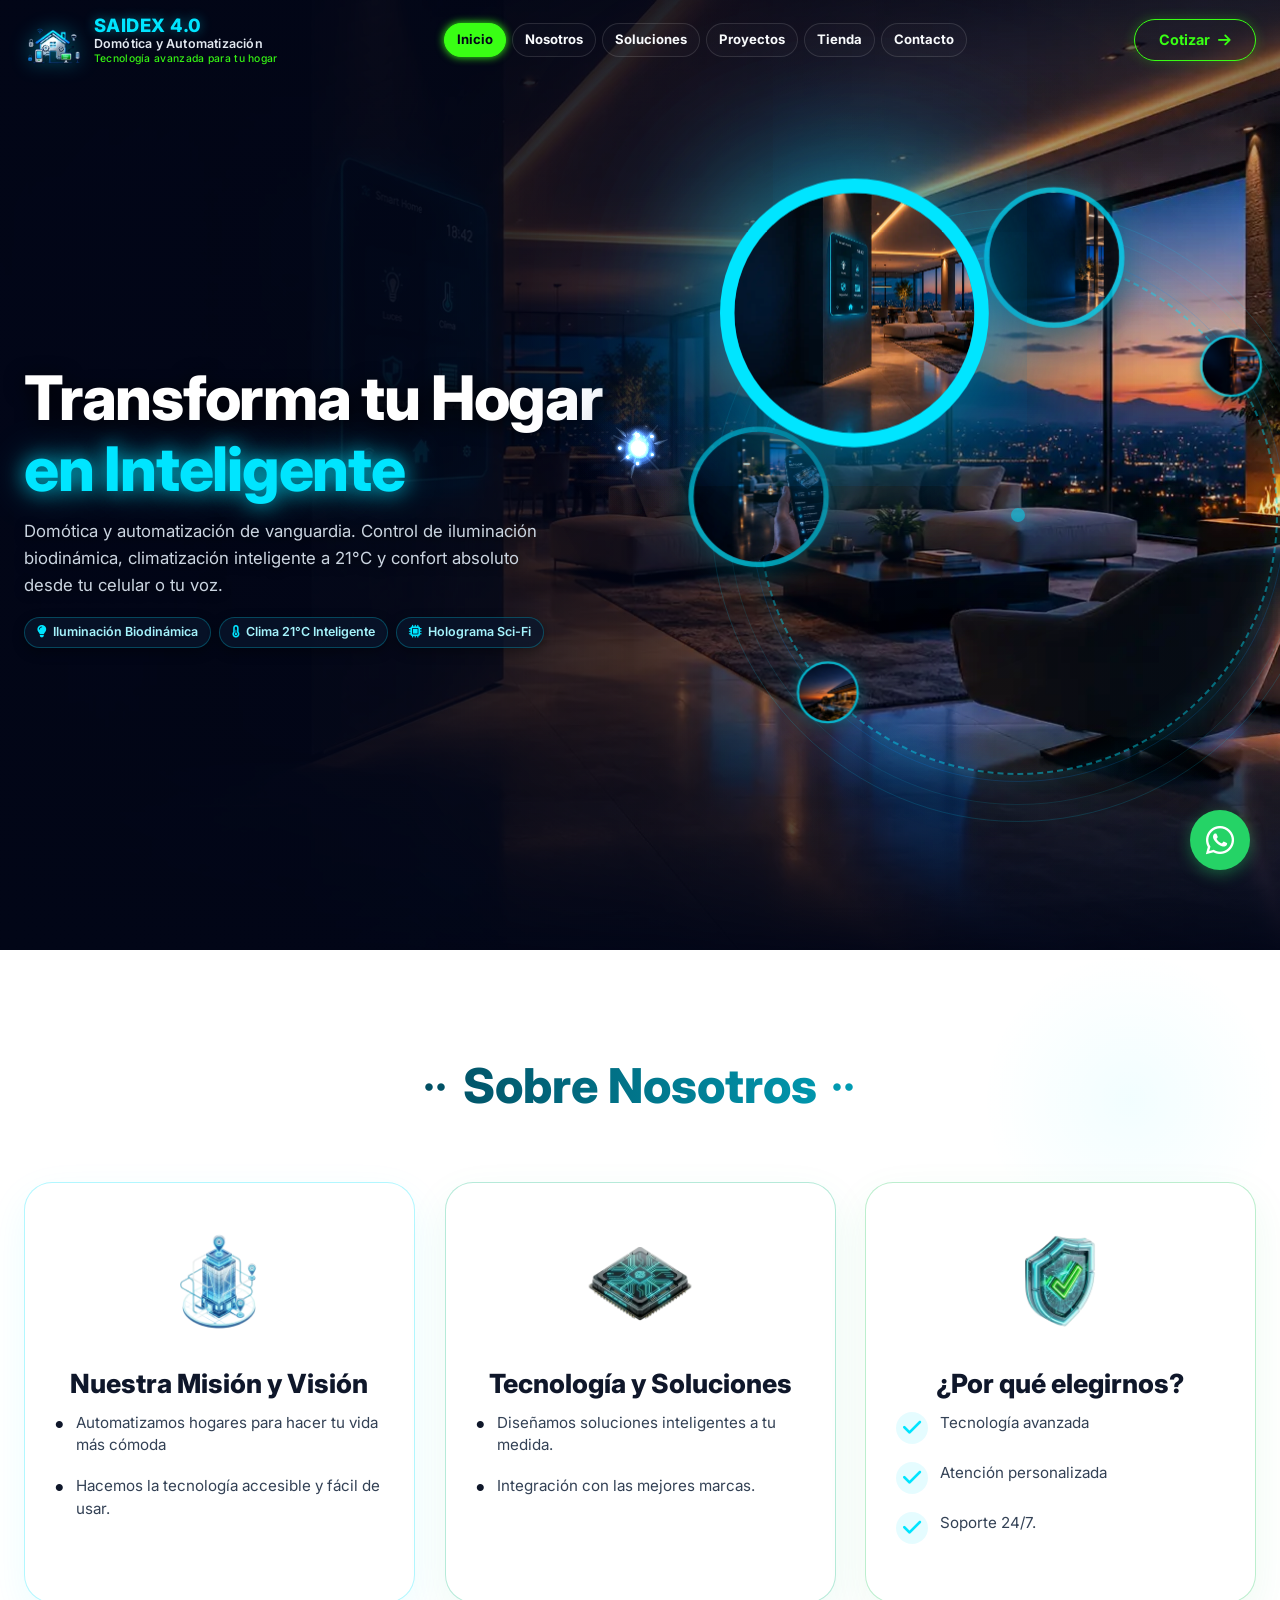
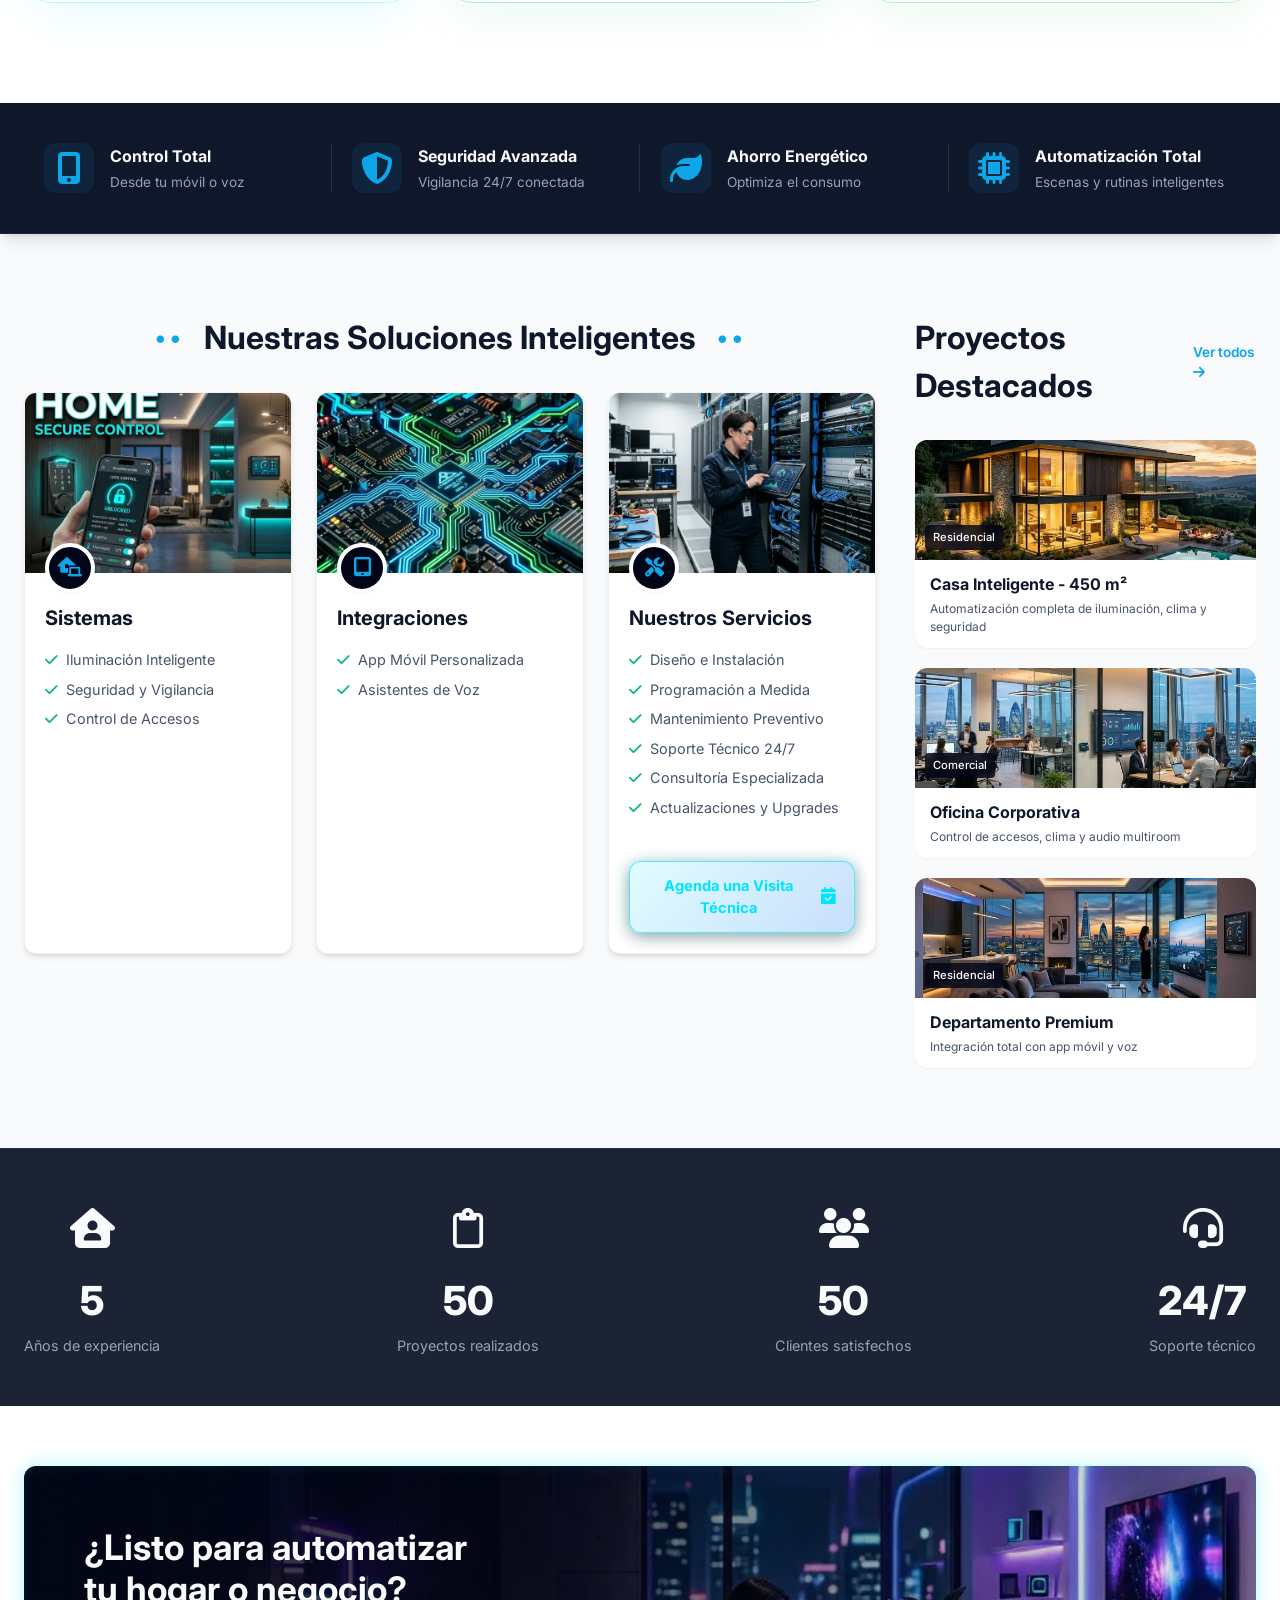
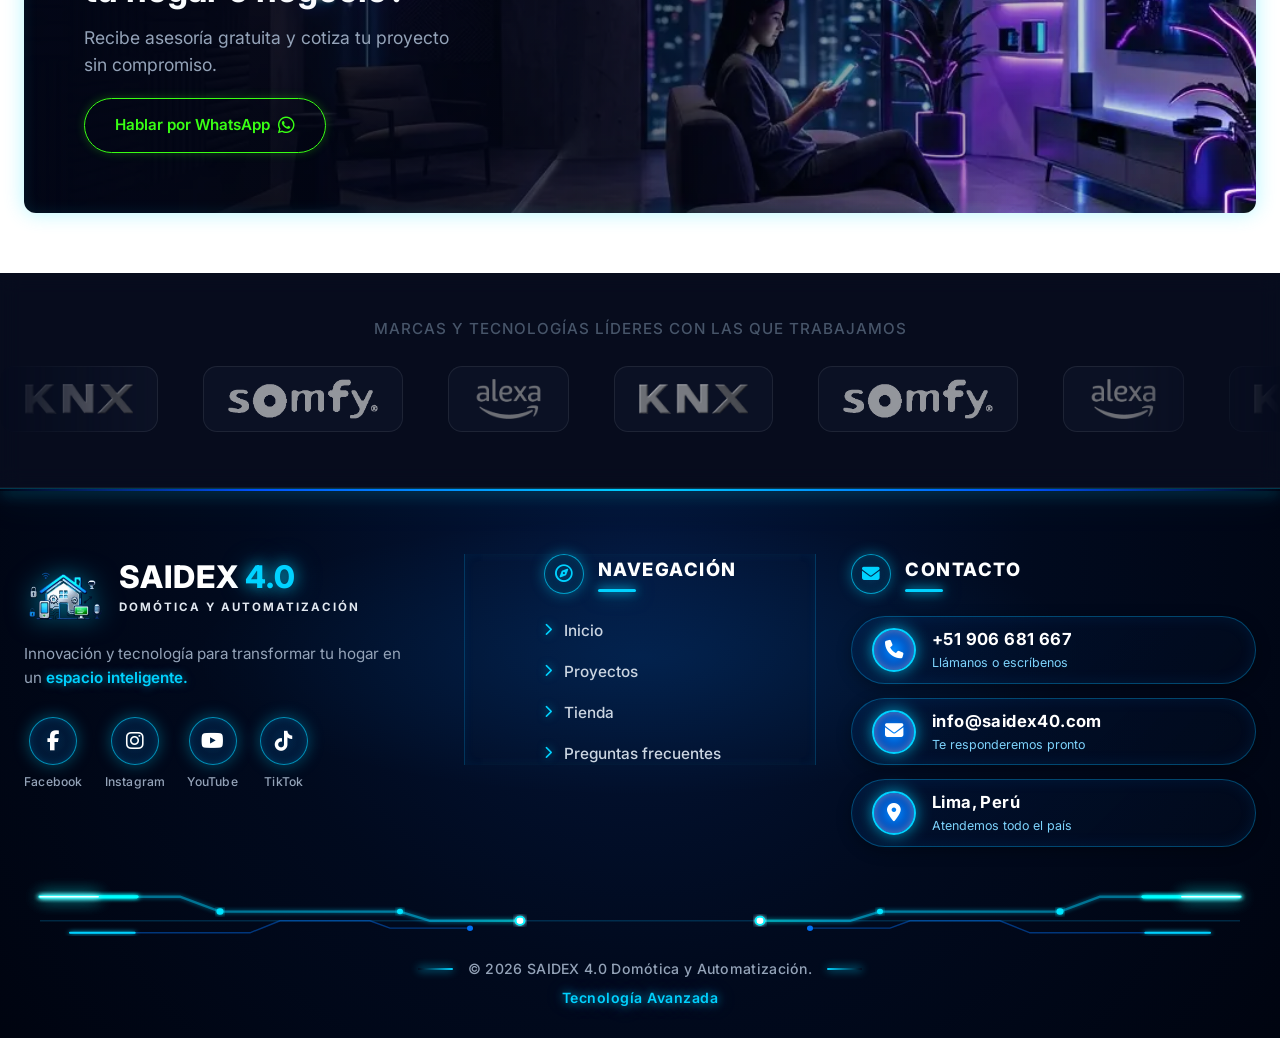
==== commit 745b2650: "fix: calibrar rayos electricos en zigzag a escala 24 con nucleo blanco incandescente y jitter de alt" ====
--- a/index.html
+++ b/index.html
@@ -26,48 +26,34 @@
 <body>
 
     <!-- Filtros SVG de Rayos Eléctricos 3D de Alto Rendimiento (Optimizados para 60-120 fps) -->
+    <!-- Filtros SVG de Rayos y Arcos Eléctricos de Alta Tensión (60-120 fps) -->
     <svg id="electric-svg-defs" class="electric-svg-container" aria-hidden="true">
         <defs>
-            <filter id="turbulent-1" color-interpolation-filters="sRGB" x="-10%" y="-10%" width="120%" height="120%">
-                <feTurbulence type="turbulence" baseFrequency="0.018" numOctaves="1" result="noise1" seed="1" />
-                <feOffset in="noise1" dx="0" dy="0" result="offsetNoise1">
-                    <animate attributeName="dy" values="400; 0" dur="4s" repeatCount="indefinite" calcMode="linear" />
+            <filter id="turbulent-1" color-interpolation-filters="sRGB" x="-25%" y="-25%" width="150%" height="150%">
+                <feTurbulence type="fractalNoise" baseFrequency="0.04 0.08" numOctaves="2" result="noise" seed="1" />
+                <feOffset in="noise" dx="0" dy="0" result="offsetNoise">
+                    <animate attributeName="dx" values="0; 140; -140; 260; 0" dur="0.6s" repeatCount="indefinite" />
+                    <animate attributeName="dy" values="0; -200; 200; -100; 0" dur="0.55s" repeatCount="indefinite" />
                 </feOffset>
-                <feTurbulence type="turbulence" baseFrequency="0.018" numOctaves="1" result="noise2" seed="2" />
-                <feOffset in="noise2" dx="0" dy="0" result="offsetNoise2">
-                    <animate attributeName="dx" values="280; 0" dur="4s" repeatCount="indefinite" calcMode="linear" />
+                <feDisplacementMap in="SourceGraphic" in2="offsetNoise" scale="22" xChannelSelector="R" yChannelSelector="G" />
+            </filter>
+
+            <filter id="turbulent-2" color-interpolation-filters="sRGB" x="-25%" y="-25%" width="150%" height="150%">
+                <feTurbulence type="fractalNoise" baseFrequency="0.045 0.085" numOctaves="2" result="noise" seed="3" />
+                <feOffset in="noise" dx="0" dy="0" result="offsetNoise">
+                    <animate attributeName="dx" values="0; -160; 160; -240; 0" dur="0.52s" repeatCount="indefinite" />
+                    <animate attributeName="dy" values="0; 220; -220; 110; 0" dur="0.58s" repeatCount="indefinite" />
                 </feOffset>
-                <feBlend in="offsetNoise1" in2="offsetNoise2" mode="color-dodge" result="combinedNoise" />
-                <feDisplacementMap in="SourceGraphic" in2="combinedNoise" scale="4" xChannelSelector="R"
-                    yChannelSelector="B" />
+                <feDisplacementMap in="SourceGraphic" in2="offsetNoise" scale="24" xChannelSelector="R" yChannelSelector="G" />
             </filter>
 
-            <filter id="turbulent-2" color-interpolation-filters="sRGB" x="-10%" y="-10%" width="120%" height="120%">
-                <feTurbulence type="turbulence" baseFrequency="0.018" numOctaves="1" result="noise1" seed="3" />
-                <feOffset in="noise1" dx="0" dy="0" result="offsetNoise1">
-                    <animate attributeName="dy" values="360; 0" dur="4.5s" repeatCount="indefinite" calcMode="linear" />
+            <filter id="turbulent-3" color-interpolation-filters="sRGB" x="-25%" y="-25%" width="150%" height="150%">
+                <feTurbulence type="fractalNoise" baseFrequency="0.042 0.078" numOctaves="2" result="noise" seed="5" />
+                <feOffset in="noise" dx="0" dy="0" result="offsetNoise">
+                    <animate attributeName="dx" values="0; 180; -150; 210; 0" dur="0.56s" repeatCount="indefinite" />
+                    <animate attributeName="dy" values="0; -190; 230; -120; 0" dur="0.5s" repeatCount="indefinite" />
                 </feOffset>
-                <feTurbulence type="turbulence" baseFrequency="0.018" numOctaves="1" result="noise2" seed="4" />
-                <feOffset in="noise2" dx="0" dy="0" result="offsetNoise2">
-                    <animate attributeName="dx" values="250; 0" dur="4.5s" repeatCount="indefinite" calcMode="linear" />
-                </feOffset>
-                <feBlend in="offsetNoise1" in2="offsetNoise2" mode="color-dodge" result="combinedNoise" />
-                <feDisplacementMap in="SourceGraphic" in2="combinedNoise" scale="4" xChannelSelector="R"
-                    yChannelSelector="B" />
-            </filter>
-
-            <filter id="turbulent-3" color-interpolation-filters="sRGB" x="-10%" y="-10%" width="120%" height="120%">
-                <feTurbulence type="turbulence" baseFrequency="0.018" numOctaves="1" result="noise1" seed="5" />
-                <feOffset in="noise1" dx="0" dy="0" result="offsetNoise1">
-                    <animate attributeName="dy" values="380; 0" dur="4.2s" repeatCount="indefinite" calcMode="linear" />
-                </feOffset>
-                <feTurbulence type="turbulence" baseFrequency="0.018" numOctaves="1" result="noise2" seed="6" />
-                <feOffset in="noise2" dx="0" dy="0" result="offsetNoise2">
-                    <animate attributeName="dx" values="260; 0" dur="4.2s" repeatCount="indefinite" calcMode="linear" />
-                </feOffset>
-                <feBlend in="offsetNoise1" in2="offsetNoise2" mode="color-dodge" result="combinedNoise" />
-                <feDisplacementMap in="SourceGraphic" in2="combinedNoise" scale="4" xChannelSelector="R"
-                    yChannelSelector="B" />
+                <feDisplacementMap in="SourceGraphic" in2="offsetNoise" scale="22" xChannelSelector="R" yChannelSelector="G" />
             </filter>
         </defs>
     </svg>
--- a/css/electric-effect.css
+++ b/css/electric-effect.css
@@ -170,54 +170,56 @@
 
 /* 
    TARJETA ELÉCTRICA PRINCIPAL:
-   En reposo: marco neón estilizado sin vibración de turbulencia.
-   En HOVER / TOUCH: se activa el arco eléctrico animado con desplazamiento SVG reactivo.
+   Rayo y arco de plasma eléctrico en zigzag y de alta tensión.
+   Núcleo blanco incandescente con halo de plasma neón.
 */
 .electric-card-main {
     position: absolute;
+    inset: -3px;
+    border-radius: 25px;
+    border: 2px solid var(--electric-light);
+    box-shadow: 0 0 4px #ffffff, 0 0 10px var(--electric-glow);
+    filter: var(--electric-filter);
+    animation: electricArcJitter 0.25s steps(2) infinite;
+    pointer-events: none;
+    z-index: 6;
+    opacity: 0.95;
+    overflow: visible !important;
+    will-change: transform;
+    transition: opacity 0.3s ease, box-shadow 0.3s ease;
+}
+
+/* Capa secundaria de arco voltaico de alta frecuencia */
+.electric-glow-1 {
+    position: absolute;
     inset: -2px;
+    border-radius: 25px;
+    border: 1.5px solid var(--electric-border);
+    box-shadow: 0 0 14px var(--electric-glow);
+    filter: var(--electric-filter);
+    animation: electricArcJitterAlt 0.3s steps(2) infinite alternate;
+    pointer-events: none;
+    z-index: 5;
+    opacity: 0.85;
+}
+
+.electric-glow-2 {
+    position: absolute;
+    inset: 0;
     border-radius: 24px;
-    border: 2px solid var(--electric-border);
-    box-shadow: 0 0 10px var(--electric-glow), inset 0 0 6px var(--electric-glow);
-    pointer-events: none;
-    z-index: 6;
-    opacity: 0.8;
-    contain: paint;
-    isolation: isolate;
-    will-change: transform, opacity;
-    transition: opacity 0.3s ease, box-shadow 0.3s ease, transform 0.3s ease;
-}
-
-/* Capas de halo neón difuminado */
-.electric-glow-1 {
-    position: absolute;
-    inset: 0;
-    border-radius: 24px;
-    border: 1.5px solid var(--electric-glow);
-    box-shadow: 0 0 8px var(--electric-glow);
+    box-shadow: inset 0 0 14px var(--electric-glow);
     pointer-events: none;
     z-index: 4;
     opacity: 0.55;
     transition: opacity 0.3s ease;
 }
 
-.electric-glow-2 {
-    position: absolute;
-    inset: 0;
-    border-radius: 24px;
-    border: 1px solid var(--electric-light);
-    pointer-events: none;
-    z-index: 5;
-    opacity: 0.55;
-    transition: opacity 0.3s ease;
-}
-
 .electric-overlay {
     position: absolute;
     inset: 0;
     border-radius: 24px;
     background: linear-gradient(135deg, var(--electric-bg), transparent 60%);
-    opacity: 0.18;
+    opacity: 0.2;
     pointer-events: none;
     z-index: 1;
     transition: opacity 0.3s ease;
@@ -232,32 +234,29 @@
 .product-card:active,
 .product-card.electric-active {
     transform: translate3d(0, -8px, 0) rotateX(3deg) rotateY(-3deg);
-    box-shadow: 0 20px 45px rgba(0, 0, 0, 0.85), 0 0 28px var(--electric-bg);
+    box-shadow: 0 20px 45px rgba(0, 0, 0, 0.85), 0 0 35px var(--electric-bg);
 }
 
 .product-card:hover .electric-card-main,
+.product-card:active .electric-card-main,
 .product-card.electric-active .electric-card-main {
-    transform: translateZ(0);
+    border-color: #ffffff;
+    box-shadow: 0 0 8px #ffffff, 0 0 20px var(--electric-light), 0 0 32px var(--electric-glow);
     opacity: 1;
-    box-shadow: 0 0 24px var(--electric-glow), inset 0 0 12px var(--electric-glow);
-    animation: electricJitterGlow 1.2s infinite ease-in-out;
-    filter: var(--electric-filter);
+}
+
+.product-card:hover .electric-glow-1,
+.product-card:active .electric-glow-1,
+.product-card.electric-active .electric-glow-1 {
+    opacity: 1;
+    box-shadow: 0 0 24px var(--electric-glow);
 }
 
 .product-card:hover .electric-bg-glow,
 .product-card:active .electric-bg-glow,
 .product-card.electric-active .electric-bg-glow {
-    opacity: 0.85;
+    opacity: 0.9;
     transform: scale(1.1);
-}
-
-.product-card:hover .electric-glow-1,
-.product-card:hover .electric-glow-2,
-.product-card:active .electric-glow-1,
-.product-card:active .electric-glow-2,
-.product-card.electric-active .electric-glow-1,
-.product-card.electric-active .electric-glow-2 {
-    opacity: 1;
 }
 
 .product-card:hover .electric-overlay,
@@ -271,32 +270,29 @@
 .project-card:active,
 .project-card.electric-active {
     transform: translate3d(0, -8px, 0) rotateX(3deg) rotateY(-3deg) scale(1.02);
-    box-shadow: 0 25px 50px rgba(0, 0, 0, 0.9), 0 0 32px var(--electric-bg);
+    box-shadow: 0 25px 50px rgba(0, 0, 0, 0.9), 0 0 38px var(--electric-bg);
 }
 
 .project-card:hover .electric-card-main,
+.project-card:active .electric-card-main,
 .project-card.electric-active .electric-card-main {
-    transform: translateZ(0);
+    border-color: #ffffff;
+    box-shadow: 0 0 8px #ffffff, 0 0 22px var(--electric-light), 0 0 35px var(--electric-glow);
     opacity: 1;
-    box-shadow: 0 0 26px var(--electric-glow), inset 0 0 14px var(--electric-glow);
-    animation: electricJitterGlow 1.2s infinite ease-in-out;
-    filter: var(--electric-filter);
+}
+
+.project-card:hover .electric-glow-1,
+.project-card:active .electric-glow-1,
+.project-card.electric-active .electric-glow-1 {
+    opacity: 1;
+    box-shadow: 0 0 26px var(--electric-glow);
 }
 
 .project-card:hover .electric-bg-glow,
 .project-card:active .electric-bg-glow,
 .project-card.electric-active .electric-bg-glow {
-    opacity: 0.9;
+    opacity: 0.95;
     transform: scale(1.12);
-}
-
-.project-card:hover .electric-glow-1,
-.project-card:hover .electric-glow-2,
-.project-card:active .electric-glow-1,
-.project-card:active .electric-glow-2,
-.project-card.electric-active .electric-glow-1,
-.project-card.electric-active .electric-glow-2 {
-    opacity: 1;
 }
 
 .project-card:hover .electric-overlay,
@@ -503,11 +499,11 @@
 }
 
 /* ========================================================
-   CONSERVACIÓN TOTAL DEL EFECTO ELÉCTRICO EN TODO TIPO DE DISPOSITIVOS
-   (Móviles, Tablets, Laptops y Escritorios)
+   EFECTO ELÉCTRICO DE RAYOS Y ARCOS EN DISPOSITIVOS MÓVILES
+   (Smartphones, Tablets y Pantallas Táctiles)
    ======================================================== */
 @media (max-width: 992px), (hover: none), (pointer: coarse) {
-    /* El contenedor SVG de filtros permanece activo y operativo en todo momento */
+    /* El contenedor SVG de filtros de rayos permanece activo */
     .electric-svg-container {
         display: block !important;
         position: absolute;
@@ -521,49 +517,139 @@
         visibility: visible !important;
     }
 
-    /* El efecto eléctrico y filtros SVG se conservan de forma permanente y vibrante */
+    /* Cuadrícula optimizada para desplazamiento vertical táctil nativo */
+    .store-grid,
+    .projects-grid {
+        perspective: none !important;
+    }
+
+    .product-card,
+    .project-card {
+        touch-action: pan-y !important;
+        transform: translateZ(0) !important;
+        transform-style: flat !important;
+        will-change: auto !important;
+    }
+
+    /* 1. Rayo Eléctrico Principal en Zigzag (Displacement SVG Activo con Escala 24) */
     .product-card .electric-card-main,
     .project-card .electric-card-main,
     .cta-bg.futuristic-cta .electric-card-main {
+        position: absolute;
+        inset: -3px;
+        border-radius: 25px !important;
+        border: 2px solid var(--electric-light) !important;
+        box-shadow: 0 0 6px #ffffff, 0 0 14px var(--electric-glow) !important;
         filter: var(--electric-filter) !important;
+        animation: electricArcJitter 0.25s steps(2) infinite !important;
         opacity: 0.95 !important;
-        box-shadow: 0 0 20px var(--electric-glow), inset 0 0 10px var(--electric-glow) !important;
-        animation: electricJitterGlow 1.8s infinite ease-in-out !important;
-    }
-
+        pointer-events: none;
+        z-index: 6;
+        overflow: visible !important;
+    }
+
+    /* 2. Segundo Arco Voltaico Paralelo en Móvil */
+    .product-card .electric-glow-1,
+    .project-card .electric-glow-1 {
+        display: block !important;
+        position: absolute;
+        inset: -2px;
+        border-radius: 25px !important;
+        border: 1.5px solid var(--electric-border) !important;
+        box-shadow: 0 0 16px var(--electric-glow) !important;
+        filter: var(--electric-filter) !important;
+        animation: electricArcJitterAlt 0.3s steps(2) infinite alternate !important;
+        opacity: 0.85 !important;
+        pointer-events: none;
+        z-index: 5;
+    }
+
+    /* 3. Resplandor Interno de Plasma */
+    .product-card .electric-glow-2,
+    .project-card .electric-glow-2 {
+        display: block !important;
+        position: absolute;
+        inset: 1px;
+        border-radius: 23px !important;
+        box-shadow: inset 0 0 16px var(--electric-glow) !important;
+        opacity: 0.6 !important;
+        pointer-events: none;
+        z-index: 4;
+    }
+
+    /* 4. Aura Ambiental Volumétrica Detrás de Cada Tarjeta */
     .product-card .electric-bg-glow,
     .project-card .electric-bg-glow {
-        opacity: 0.7 !important;
-    }
-
-    .product-card .electric-glow-1,
-    .product-card .electric-glow-2,
-    .project-card .electric-glow-1,
-    .project-card .electric-glow-2 {
+        display: block !important;
         opacity: 0.85 !important;
-    }
-
+        inset: -10px !important;
+        border-radius: 30px !important;
+        background: radial-gradient(circle at 50% 50%, var(--electric-bg), transparent 70%) !important;
+        pointer-events: none;
+        z-index: -1;
+    }
+
+    /* 5. Capa Translúcida de Gradiente Eléctrico */
     .product-card .electric-overlay,
     .project-card .electric-overlay {
-        opacity: 0.3 !important;
-    }
-
-    .product-card,
-    .project-card {
-        touch-action: pan-y;
-        will-change: transform;
-    }
-
+        display: block !important;
+        opacity: 0.28 !important;
+        background: linear-gradient(135deg, var(--electric-bg) 0%, transparent 60%, var(--electric-bg) 100%) !important;
+        pointer-events: none;
+        z-index: 1;
+    }
+
+    /* 6. Sobrecarga Eléctrica Instantánea al Toque (0 ms) */
     .product-card:active,
     .project-card:active,
     .product-card.electric-active,
     .project-card.electric-active {
-        transform: scale(0.985);
-        box-shadow: 0 15px 35px rgba(0, 0, 0, 0.85), 0 0 28px var(--electric-bg) !important;
-    }
-}
-
-/* Animación de pulso eléctrico continuo de alta fidelidad */
+        transform: scale(0.982) !important;
+        box-shadow: 0 0 45px var(--electric-glow), 0 0 85px var(--electric-bg), 0 0 16px #ffffff !important;
+        transition: transform 0.1s ease, box-shadow 0.1s ease !important;
+    }
+
+    .product-card:active .electric-card-main,
+    .project-card:active .electric-card-main,
+    .product-card.electric-active .electric-card-main,
+    .project-card.electric-active .electric-card-main {
+        border-color: #ffffff !important;
+        box-shadow: 0 0 12px #ffffff, 0 0 28px var(--electric-light), 0 0 45px var(--electric-glow) !important;
+        opacity: 1 !important;
+    }
+}
+
+/* ========================================================
+   KEYFRAMES DE VIBRACIÓN Y DESCARGAS DE ARCO ELÉCTRICO
+   ======================================================== */
+
+@keyframes electricArcJitter {
+    0%, 100% {
+        transform: translate3d(0, 0, 0);
+    }
+    25% {
+        transform: translate3d(-1.5px, 1.5px, 0);
+    }
+    50% {
+        transform: translate3d(1.5px, -1.5px, 0);
+    }
+    75% {
+        transform: translate3d(-1px, -1px, 0);
+    }
+}
+
+@keyframes electricArcJitterAlt {
+    0%, 100% {
+        transform: translate3d(0, 0, 0);
+    }
+    33% {
+        transform: translate3d(1.5px, 1px, 0);
+    }
+    66% {
+        transform: translate3d(-1.5px, -1px, 0);
+    }
+}
+
 @keyframes electricJitterGlow {
     0%, 100% {
         box-shadow: 0 0 22px var(--electric-glow), inset 0 0 10px var(--electric-glow);
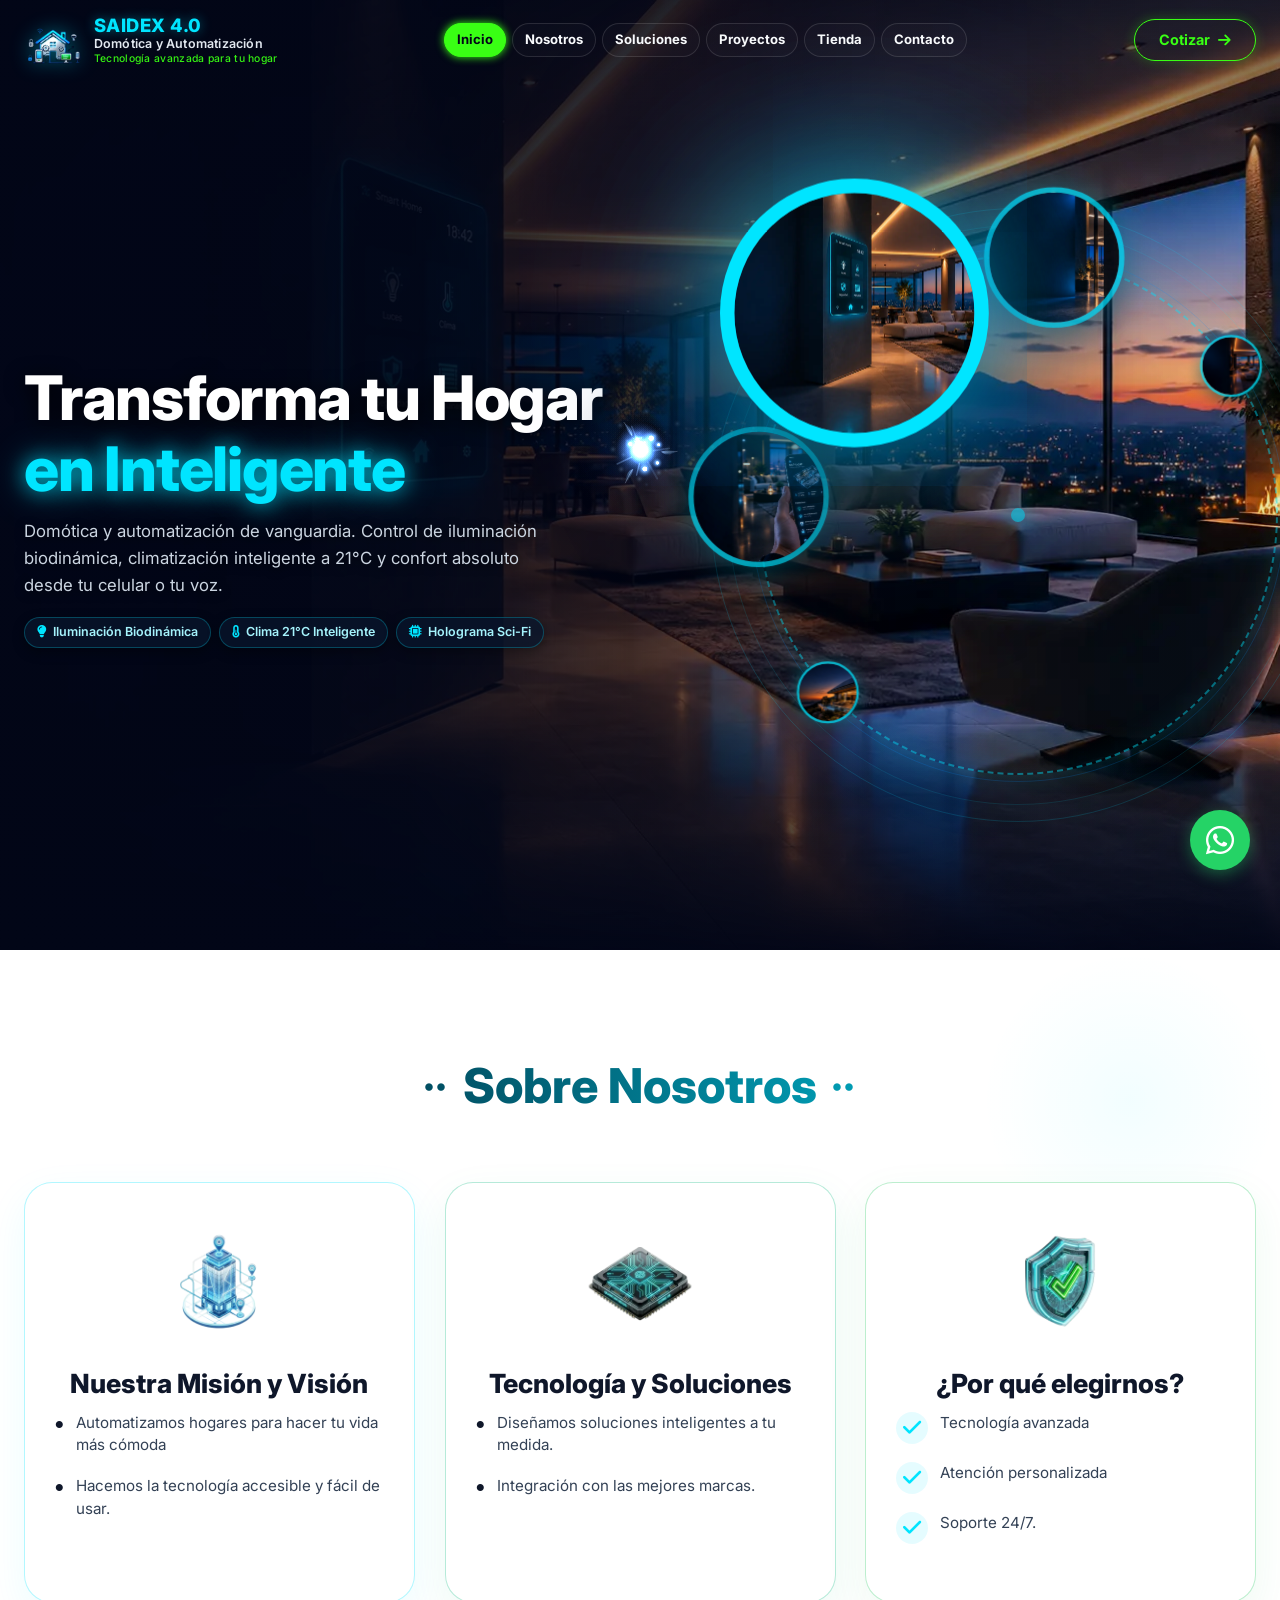
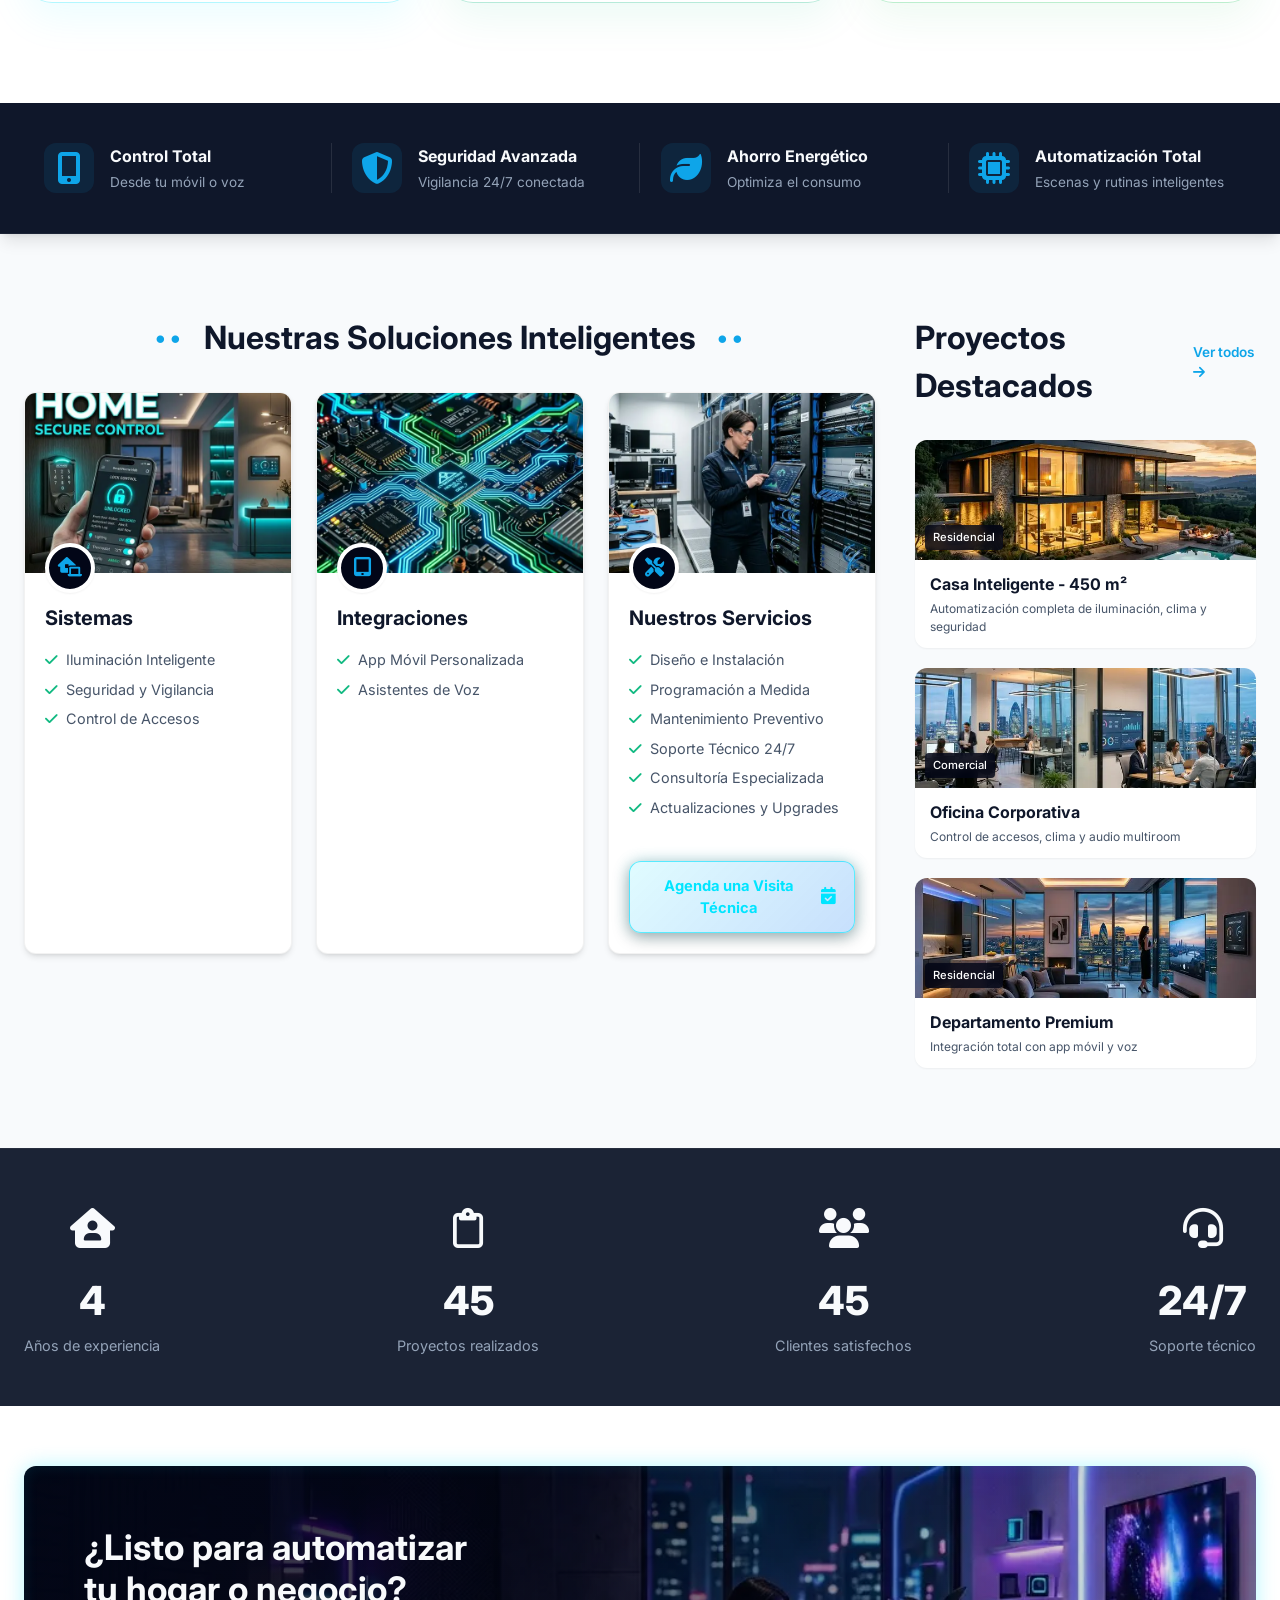
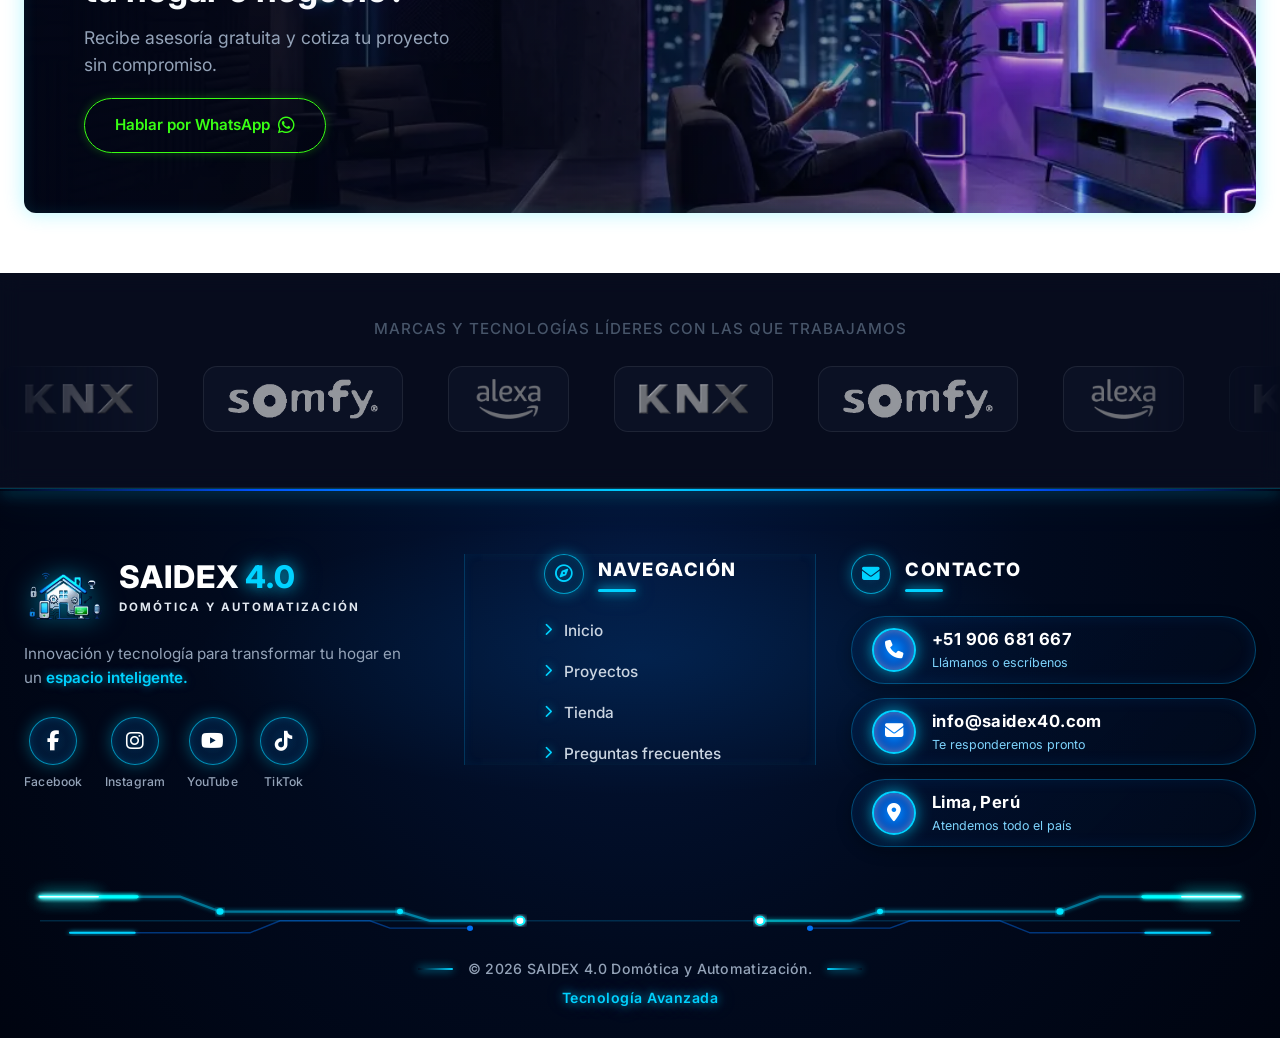
==== commit 2e6d3ea4: "fix: optimizar y resaltar rayos electricos al pasar el mouse con streamer perimetral y activacion un" ====
--- a/index.html
+++ b/index.html
@@ -30,30 +30,24 @@
     <svg id="electric-svg-defs" class="electric-svg-container" aria-hidden="true">
         <defs>
             <filter id="turbulent-1" color-interpolation-filters="sRGB" x="-25%" y="-25%" width="150%" height="150%">
-                <feTurbulence type="fractalNoise" baseFrequency="0.04 0.08" numOctaves="2" result="noise" seed="1" />
-                <feOffset in="noise" dx="0" dy="0" result="offsetNoise">
-                    <animate attributeName="dx" values="0; 140; -140; 260; 0" dur="0.6s" repeatCount="indefinite" />
-                    <animate attributeName="dy" values="0; -200; 200; -100; 0" dur="0.55s" repeatCount="indefinite" />
-                </feOffset>
-                <feDisplacementMap in="SourceGraphic" in2="offsetNoise" scale="22" xChannelSelector="R" yChannelSelector="G" />
+                <feTurbulence type="fractalNoise" baseFrequency="0.04 0.08" numOctaves="2" result="noise" seed="1">
+                    <animate attributeName="seed" values="1; 17; 39; 68; 91; 114; 42; 83; 1" dur="0.4s" repeatCount="indefinite" />
+                </feTurbulence>
+                <feDisplacementMap in="SourceGraphic" in2="noise" scale="22" xChannelSelector="R" yChannelSelector="G" />
             </filter>
 
             <filter id="turbulent-2" color-interpolation-filters="sRGB" x="-25%" y="-25%" width="150%" height="150%">
-                <feTurbulence type="fractalNoise" baseFrequency="0.045 0.085" numOctaves="2" result="noise" seed="3" />
-                <feOffset in="noise" dx="0" dy="0" result="offsetNoise">
-                    <animate attributeName="dx" values="0; -160; 160; -240; 0" dur="0.52s" repeatCount="indefinite" />
-                    <animate attributeName="dy" values="0; 220; -220; 110; 0" dur="0.58s" repeatCount="indefinite" />
-                </feOffset>
-                <feDisplacementMap in="SourceGraphic" in2="offsetNoise" scale="24" xChannelSelector="R" yChannelSelector="G" />
+                <feTurbulence type="fractalNoise" baseFrequency="0.045 0.085" numOctaves="2" result="noise" seed="3">
+                    <animate attributeName="seed" values="3; 22; 47; 75; 98; 121; 35; 89; 3" dur="0.36s" repeatCount="indefinite" />
+                </feTurbulence>
+                <feDisplacementMap in="SourceGraphic" in2="noise" scale="24" xChannelSelector="R" yChannelSelector="G" />
             </filter>
 
             <filter id="turbulent-3" color-interpolation-filters="sRGB" x="-25%" y="-25%" width="150%" height="150%">
-                <feTurbulence type="fractalNoise" baseFrequency="0.042 0.078" numOctaves="2" result="noise" seed="5" />
-                <feOffset in="noise" dx="0" dy="0" result="offsetNoise">
-                    <animate attributeName="dx" values="0; 180; -150; 210; 0" dur="0.56s" repeatCount="indefinite" />
-                    <animate attributeName="dy" values="0; -190; 230; -120; 0" dur="0.5s" repeatCount="indefinite" />
-                </feOffset>
-                <feDisplacementMap in="SourceGraphic" in2="offsetNoise" scale="22" xChannelSelector="R" yChannelSelector="G" />
+                <feTurbulence type="fractalNoise" baseFrequency="0.042 0.078" numOctaves="2" result="noise" seed="5">
+                    <animate attributeName="seed" values="5; 19; 44; 63; 86; 109; 31; 77; 5" dur="0.38s" repeatCount="indefinite" />
+                </feTurbulence>
+                <feDisplacementMap in="SourceGraphic" in2="noise" scale="22" xChannelSelector="R" yChannelSelector="G" />
             </filter>
         </defs>
     </svg>
--- a/css/electric-effect.css
+++ b/css/electric-effect.css
@@ -144,10 +144,10 @@
     inset: -10px;
     border-radius: 30px;
     background: radial-gradient(circle at 50% 50%, var(--electric-bg), transparent 70%);
-    opacity: 0.3;
+    opacity: 0.1;
     z-index: -1;
-    transform: scale(1);
-    transition: opacity 0.4s ease, transform 0.4s ease;
+    transform: scale(0.96);
+    transition: opacity 0.35s ease, transform 0.35s ease;
     pointer-events: none;
 }
 
@@ -163,30 +163,63 @@
     position: absolute;
     inset: 0;
     border-radius: 24px;
-    border: 1px solid var(--electric-glow);
-    opacity: 0.35;
-    pointer-events: none;
+    border: 1px solid rgba(255, 255, 255, 0.08);
+    opacity: 0.7;
+    pointer-events: none;
+    transition: opacity 0.25s ease, border-color 0.25s ease;
 }
 
 /* 
-   TARJETA ELÉCTRICA PRINCIPAL:
-   Rayo y arco de plasma eléctrico en zigzag y de alta tensión.
-   Núcleo blanco incandescente con halo de plasma neón.
+   TARJETA ELÉCTRICA PRINCIPAL (NÚCLEO DE RAYOS Y ARCOS VOLTAICOS):
+   En reposo: apagado (opacity: 0) para cero consumo de CPU/GPU.
+   Al pasar el mouse (HOVER / MOUSEENTER / ACTIVE / TOUCH):
+   ¡EXPLOTA EL RAYO ELÉCTRICO EN ZIGZAG DE ALTA TENSIÓN!
 */
 .electric-card-main {
     position: absolute;
     inset: -3px;
     border-radius: 25px;
     border: 2px solid var(--electric-light);
-    box-shadow: 0 0 4px #ffffff, 0 0 10px var(--electric-glow);
+    box-shadow: 0 0 6px #ffffff, 0 0 14px var(--electric-light), 0 0 25px var(--electric-glow);
     filter: var(--electric-filter);
-    animation: electricArcJitter 0.25s steps(2) infinite;
+    animation: electricArcJitter 0.18s steps(2) infinite;
     pointer-events: none;
     z-index: 6;
-    opacity: 0.95;
+    opacity: 0;
     overflow: visible !important;
-    will-change: transform;
-    transition: opacity 0.3s ease, box-shadow 0.3s ease;
+    will-change: transform, opacity;
+    transition: opacity 0.2s cubic-bezier(0.16, 1, 0.3, 1), box-shadow 0.2s ease;
+}
+
+/* Rayo Streamer Eléctrico Perimetral de Alta Frecuencia */
+.electric-card-main::before {
+    content: '';
+    position: absolute;
+    inset: -3px;
+    border-radius: inherit;
+    background: conic-gradient(
+        from 0deg,
+        transparent 0deg,
+        var(--electric-border) 35deg,
+        #ffffff 55deg,
+        var(--electric-light) 75deg,
+        transparent 105deg,
+        transparent 180deg,
+        var(--electric-border) 215deg,
+        #ffffff 235deg,
+        var(--electric-light) 255deg,
+        transparent 285deg
+    );
+    mask: linear-gradient(#fff 0 0) content-box, linear-gradient(#fff 0 0);
+    mask-composite: exclude;
+    -webkit-mask: linear-gradient(#fff 0 0) content-box, linear-gradient(#fff 0 0);
+    -webkit-mask-composite: xor;
+    padding: 2.2px;
+    animation: electricRotateBeam 2s linear infinite;
+    opacity: 0;
+    transition: opacity 0.2s ease;
+    pointer-events: none;
+    filter: drop-shadow(0 0 6px #ffffff);
 }
 
 /* Capa secundaria de arco voltaico de alta frecuencia */
@@ -195,12 +228,13 @@
     inset: -2px;
     border-radius: 25px;
     border: 1.5px solid var(--electric-border);
-    box-shadow: 0 0 14px var(--electric-glow);
+    box-shadow: 0 0 16px var(--electric-glow);
     filter: var(--electric-filter);
-    animation: electricArcJitterAlt 0.3s steps(2) infinite alternate;
+    animation: electricArcJitterAlt 0.22s steps(2) infinite alternate;
     pointer-events: none;
     z-index: 5;
-    opacity: 0.85;
+    opacity: 0;
+    transition: opacity 0.2s cubic-bezier(0.16, 1, 0.3, 1);
 }
 
 .electric-glow-2 {
@@ -210,8 +244,8 @@
     box-shadow: inset 0 0 14px var(--electric-glow);
     pointer-events: none;
     z-index: 4;
-    opacity: 0.55;
-    transition: opacity 0.3s ease;
+    opacity: 0;
+    transition: opacity 0.25s ease;
 }
 
 .electric-overlay {
@@ -219,86 +253,127 @@
     inset: 0;
     border-radius: 24px;
     background: linear-gradient(135deg, var(--electric-bg), transparent 60%);
-    opacity: 0.2;
+    opacity: 0;
     pointer-events: none;
     z-index: 1;
-    transition: opacity 0.3s ease;
+    transition: opacity 0.25s ease;
 }
 
 /* ========================================================
    ESTADOS HOVER E INTERACTIVOS (ACTIVADOS POR CURSOR / TOQUE)
+   ¡AQUÍ RESALTAN AL MÁXIMO LOS RAYOS ELÉCTRICOS AL PASAR EL MOUSE!
    ======================================================== */
 
-/* Tarjeta de Producto - Activada al pasar el cursor */
+/* Tarjeta de Producto - Activada al pasar el cursor o toque */
 .product-card:hover,
 .product-card:active,
 .product-card.electric-active {
-    transform: translate3d(0, -8px, 0) rotateX(3deg) rotateY(-3deg);
-    box-shadow: 0 20px 45px rgba(0, 0, 0, 0.85), 0 0 35px var(--electric-bg);
+    transform: translate3d(0, -9px, 0) scale(1.018);
+    box-shadow: 0 25px 60px rgba(0, 0, 0, 0.95), 0 0 35px var(--electric-bg) !important;
+    border-color: rgba(255, 255, 255, 0.2) !important;
+}
+
+.product-card:hover .electric-border-layer,
+.product-card:active .electric-border-layer,
+.product-card.electric-active .electric-border-layer {
+    opacity: 0 !important;
+    border-color: transparent !important;
 }
 
 .product-card:hover .electric-card-main,
 .product-card:active .electric-card-main,
 .product-card.electric-active .electric-card-main {
-    border-color: #ffffff;
-    box-shadow: 0 0 8px #ffffff, 0 0 20px var(--electric-light), 0 0 32px var(--electric-glow);
-    opacity: 1;
+    opacity: 1 !important;
+    border-color: #ffffff !important;
+    box-shadow: 0 0 8px #ffffff, 0 0 18px var(--electric-light), 0 0 30px var(--electric-glow) !important;
+}
+
+.product-card:hover .electric-card-main::before,
+.product-card:active .electric-card-main::before,
+.product-card.electric-active .electric-card-main::before {
+    opacity: 1 !important;
 }
 
 .product-card:hover .electric-glow-1,
 .product-card:active .electric-glow-1,
 .product-card.electric-active .electric-glow-1 {
-    opacity: 1;
-    box-shadow: 0 0 24px var(--electric-glow);
+    opacity: 1 !important;
+    box-shadow: 0 0 22px var(--electric-glow) !important;
+}
+
+.product-card:hover .electric-glow-2,
+.product-card:active .electric-glow-2,
+.product-card.electric-active .electric-glow-2 {
+    opacity: 0.8 !important;
 }
 
 .product-card:hover .electric-bg-glow,
 .product-card:active .electric-bg-glow,
 .product-card.electric-active .electric-bg-glow {
-    opacity: 0.9;
-    transform: scale(1.1);
+    opacity: 0.65 !important;
+    transform: scale(1.1) !important;
 }
 
 .product-card:hover .electric-overlay,
 .product-card:active .electric-overlay,
 .product-card.electric-active .electric-overlay {
-    opacity: 0.45;
-}
-
-/* Tarjeta de Proyecto - Activada al pasar el cursor */
+    opacity: 0.35 !important;
+}
+
+/* Tarjeta de Proyecto - Activada al pasar el cursor o toque */
 .project-card:hover,
 .project-card:active,
 .project-card.electric-active {
-    transform: translate3d(0, -8px, 0) rotateX(3deg) rotateY(-3deg) scale(1.02);
-    box-shadow: 0 25px 50px rgba(0, 0, 0, 0.9), 0 0 38px var(--electric-bg);
+    transform: translate3d(0, -9px, 0) scale(1.02);
+    box-shadow: 0 30px 65px rgba(0, 0, 0, 0.95), 0 0 35px var(--electric-bg) !important;
+    border-color: rgba(255, 255, 255, 0.2) !important;
+}
+
+.project-card:hover .electric-border-layer,
+.project-card:active .electric-border-layer,
+.project-card.electric-active .electric-border-layer {
+    opacity: 0 !important;
+    border-color: transparent !important;
 }
 
 .project-card:hover .electric-card-main,
 .project-card:active .electric-card-main,
 .project-card.electric-active .electric-card-main {
-    border-color: #ffffff;
-    box-shadow: 0 0 8px #ffffff, 0 0 22px var(--electric-light), 0 0 35px var(--electric-glow);
-    opacity: 1;
+    opacity: 1 !important;
+    border-color: #ffffff !important;
+    box-shadow: 0 0 8px #ffffff, 0 0 18px var(--electric-light), 0 0 30px var(--electric-glow) !important;
+}
+
+.project-card:hover .electric-card-main::before,
+.project-card:active .electric-card-main::before,
+.project-card.electric-active .electric-card-main::before {
+    opacity: 1 !important;
 }
 
 .project-card:hover .electric-glow-1,
 .project-card:active .electric-glow-1,
 .project-card.electric-active .electric-glow-1 {
-    opacity: 1;
-    box-shadow: 0 0 26px var(--electric-glow);
+    opacity: 1 !important;
+    box-shadow: 0 0 22px var(--electric-glow) !important;
+}
+
+.project-card:hover .electric-glow-2,
+.project-card:active .electric-glow-2,
+.project-card.electric-active .electric-glow-2 {
+    opacity: 0.8 !important;
 }
 
 .project-card:hover .electric-bg-glow,
 .project-card:active .electric-bg-glow,
 .project-card.electric-active .electric-bg-glow {
-    opacity: 0.95;
-    transform: scale(1.12);
+    opacity: 0.65 !important;
+    transform: scale(1.1) !important;
 }
 
 .project-card:hover .electric-overlay,
 .project-card:active .electric-overlay,
 .project-card.electric-active .electric-overlay {
-    opacity: 0.45;
+    opacity: 0.35 !important;
 }
 
 /* Asegurar que el contenido interactivo esté sobre el borde eléctrico y sea 100% clickeable */
@@ -526,96 +601,98 @@
     .product-card,
     .project-card {
         touch-action: pan-y !important;
-        transform: translateZ(0) !important;
         transform-style: flat !important;
         will-change: auto !important;
     }
 
-    /* 1. Rayo Eléctrico Principal en Zigzag (Displacement SVG Activo con Escala 24) */
-    .product-card .electric-card-main,
-    .project-card .electric-card-main,
-    .cta-bg.futuristic-cta .electric-card-main {
-        position: absolute;
-        inset: -3px;
-        border-radius: 25px !important;
-        border: 2px solid var(--electric-light) !important;
-        box-shadow: 0 0 6px #ffffff, 0 0 14px var(--electric-glow) !important;
-        filter: var(--electric-filter) !important;
-        animation: electricArcJitter 0.25s steps(2) infinite !important;
-        opacity: 0.95 !important;
-        pointer-events: none;
-        z-index: 6;
-        overflow: visible !important;
-    }
-
-    /* 2. Segundo Arco Voltaico Paralelo en Móvil */
-    .product-card .electric-glow-1,
-    .project-card .electric-glow-1 {
-        display: block !important;
-        position: absolute;
-        inset: -2px;
-        border-radius: 25px !important;
-        border: 1.5px solid var(--electric-border) !important;
-        box-shadow: 0 0 16px var(--electric-glow) !important;
-        filter: var(--electric-filter) !important;
-        animation: electricArcJitterAlt 0.3s steps(2) infinite alternate !important;
-        opacity: 0.85 !important;
-        pointer-events: none;
-        z-index: 5;
-    }
-
-    /* 3. Resplandor Interno de Plasma */
-    .product-card .electric-glow-2,
-    .project-card .electric-glow-2 {
-        display: block !important;
-        position: absolute;
-        inset: 1px;
-        border-radius: 23px !important;
-        box-shadow: inset 0 0 16px var(--electric-glow) !important;
-        opacity: 0.6 !important;
-        pointer-events: none;
-        z-index: 4;
-    }
-
-    /* 4. Aura Ambiental Volumétrica Detrás de Cada Tarjeta */
-    .product-card .electric-bg-glow,
-    .project-card .electric-bg-glow {
-        display: block !important;
-        opacity: 0.85 !important;
-        inset: -10px !important;
-        border-radius: 30px !important;
-        background: radial-gradient(circle at 50% 50%, var(--electric-bg), transparent 70%) !important;
-        pointer-events: none;
-        z-index: -1;
-    }
-
-    /* 5. Capa Translúcida de Gradiente Eléctrico */
-    .product-card .electric-overlay,
-    .project-card .electric-overlay {
-        display: block !important;
-        opacity: 0.28 !important;
-        background: linear-gradient(135deg, var(--electric-bg) 0%, transparent 60%, var(--electric-bg) 100%) !important;
-        pointer-events: none;
-        z-index: 1;
-    }
-
-    /* 6. Sobrecarga Eléctrica Instantánea al Toque (0 ms) */
+    /* Reposo limpio en móvil para cero consumo de CPU/GPU al deslizar */
+    .product-card:not(:hover):not(:active):not(.electric-active) .electric-card-main,
+    .project-card:not(:hover):not(:active):not(.electric-active) .electric-card-main,
+    .cta-bg.futuristic-cta:not(:hover):not(:active):not(.electric-active) .electric-card-main {
+        opacity: 0 !important;
+    }
+
+    .product-card:not(:hover):not(:active):not(.electric-active) .electric-glow-1,
+    .project-card:not(:hover):not(:active):not(.electric-active) .electric-glow-1 {
+        opacity: 0 !important;
+    }
+
+    /* ¡ACTIVACIÓN UNIVERSAL: HOVER, MOUSEENTER, TOQUE Y ACTIVE! */
+    .product-card:hover,
+    .project-card:hover,
     .product-card:active,
     .project-card:active,
     .product-card.electric-active,
     .project-card.electric-active {
-        transform: scale(0.982) !important;
-        box-shadow: 0 0 45px var(--electric-glow), 0 0 85px var(--electric-bg), 0 0 16px #ffffff !important;
-        transition: transform 0.1s ease, box-shadow 0.1s ease !important;
-    }
-
+        box-shadow: 0 0 35px var(--electric-glow), 0 0 65px var(--electric-bg), 0 0 10px #ffffff !important;
+    }
+
+    .product-card:hover .electric-border-layer,
+    .project-card:hover .electric-border-layer,
+    .product-card:active .electric-border-layer,
+    .project-card:active .electric-border-layer,
+    .product-card.electric-active .electric-border-layer,
+    .project-card.electric-active .electric-border-layer {
+        opacity: 0 !important;
+        border-color: transparent !important;
+    }
+
+    .product-card:hover .electric-card-main,
+    .project-card:hover .electric-card-main,
     .product-card:active .electric-card-main,
     .project-card:active .electric-card-main,
     .product-card.electric-active .electric-card-main,
     .project-card.electric-active .electric-card-main {
+        opacity: 1 !important;
         border-color: #ffffff !important;
-        box-shadow: 0 0 12px #ffffff, 0 0 28px var(--electric-light), 0 0 45px var(--electric-glow) !important;
+        box-shadow: 0 0 8px #ffffff, 0 0 18px var(--electric-light), 0 0 30px var(--electric-glow) !important;
+    }
+
+    .product-card:hover .electric-card-main::before,
+    .project-card:hover .electric-card-main::before,
+    .product-card:active .electric-card-main::before,
+    .project-card:active .electric-card-main::before,
+    .product-card.electric-active .electric-card-main::before,
+    .project-card.electric-active .electric-card-main::before {
         opacity: 1 !important;
+    }
+
+    .product-card:hover .electric-glow-1,
+    .project-card:hover .electric-glow-1,
+    .product-card:active .electric-glow-1,
+    .project-card:active .electric-glow-1,
+    .product-card.electric-active .electric-glow-1,
+    .project-card.electric-active .electric-glow-1 {
+        opacity: 1 !important;
+        box-shadow: 0 0 22px var(--electric-glow) !important;
+    }
+
+    .product-card:hover .electric-glow-2,
+    .project-card:hover .electric-glow-2,
+    .product-card:active .electric-glow-2,
+    .project-card:active .electric-glow-2,
+    .product-card.electric-active .electric-glow-2,
+    .project-card.electric-active .electric-glow-2 {
+        opacity: 0.8 !important;
+    }
+
+    .product-card:hover .electric-bg-glow,
+    .project-card:hover .electric-bg-glow,
+    .product-card:active .electric-bg-glow,
+    .project-card:active .electric-bg-glow,
+    .product-card.electric-active .electric-bg-glow,
+    .project-card.electric-active .electric-bg-glow {
+        opacity: 0.65 !important;
+        transform: scale(1.1) !important;
+    }
+
+    .product-card:hover .electric-overlay,
+    .project-card:hover .electric-overlay,
+    .product-card:active .electric-overlay,
+    .project-card:active .electric-overlay,
+    .product-card.electric-active .electric-overlay,
+    .project-card.electric-active .electric-overlay {
+        opacity: 0.35 !important;
     }
 }
 
@@ -623,18 +700,30 @@
    KEYFRAMES DE VIBRACIÓN Y DESCARGAS DE ARCO ELÉCTRICO
    ======================================================== */
 
+@keyframes electricRotateBeam {
+    0% {
+        transform: rotate(0deg);
+    }
+    100% {
+        transform: rotate(360deg);
+    }
+}
+
 @keyframes electricArcJitter {
     0%, 100% {
-        transform: translate3d(0, 0, 0);
-    }
-    25% {
-        transform: translate3d(-1.5px, 1.5px, 0);
-    }
-    50% {
-        transform: translate3d(1.5px, -1.5px, 0);
-    }
-    75% {
-        transform: translate3d(-1px, -1px, 0);
+        transform: translate3d(0, 0, 0) scale(1);
+    }
+    20% {
+        transform: translate3d(-1.5px, 1.5px, 0) scale(1.002);
+    }
+    40% {
+        transform: translate3d(1.5px, -1px, 0) scale(0.998);
+    }
+    60% {
+        transform: translate3d(-1px, -1.5px, 0) scale(1.002);
+    }
+    80% {
+        transform: translate3d(1px, 1px, 0) scale(0.999);
     }
 }
 
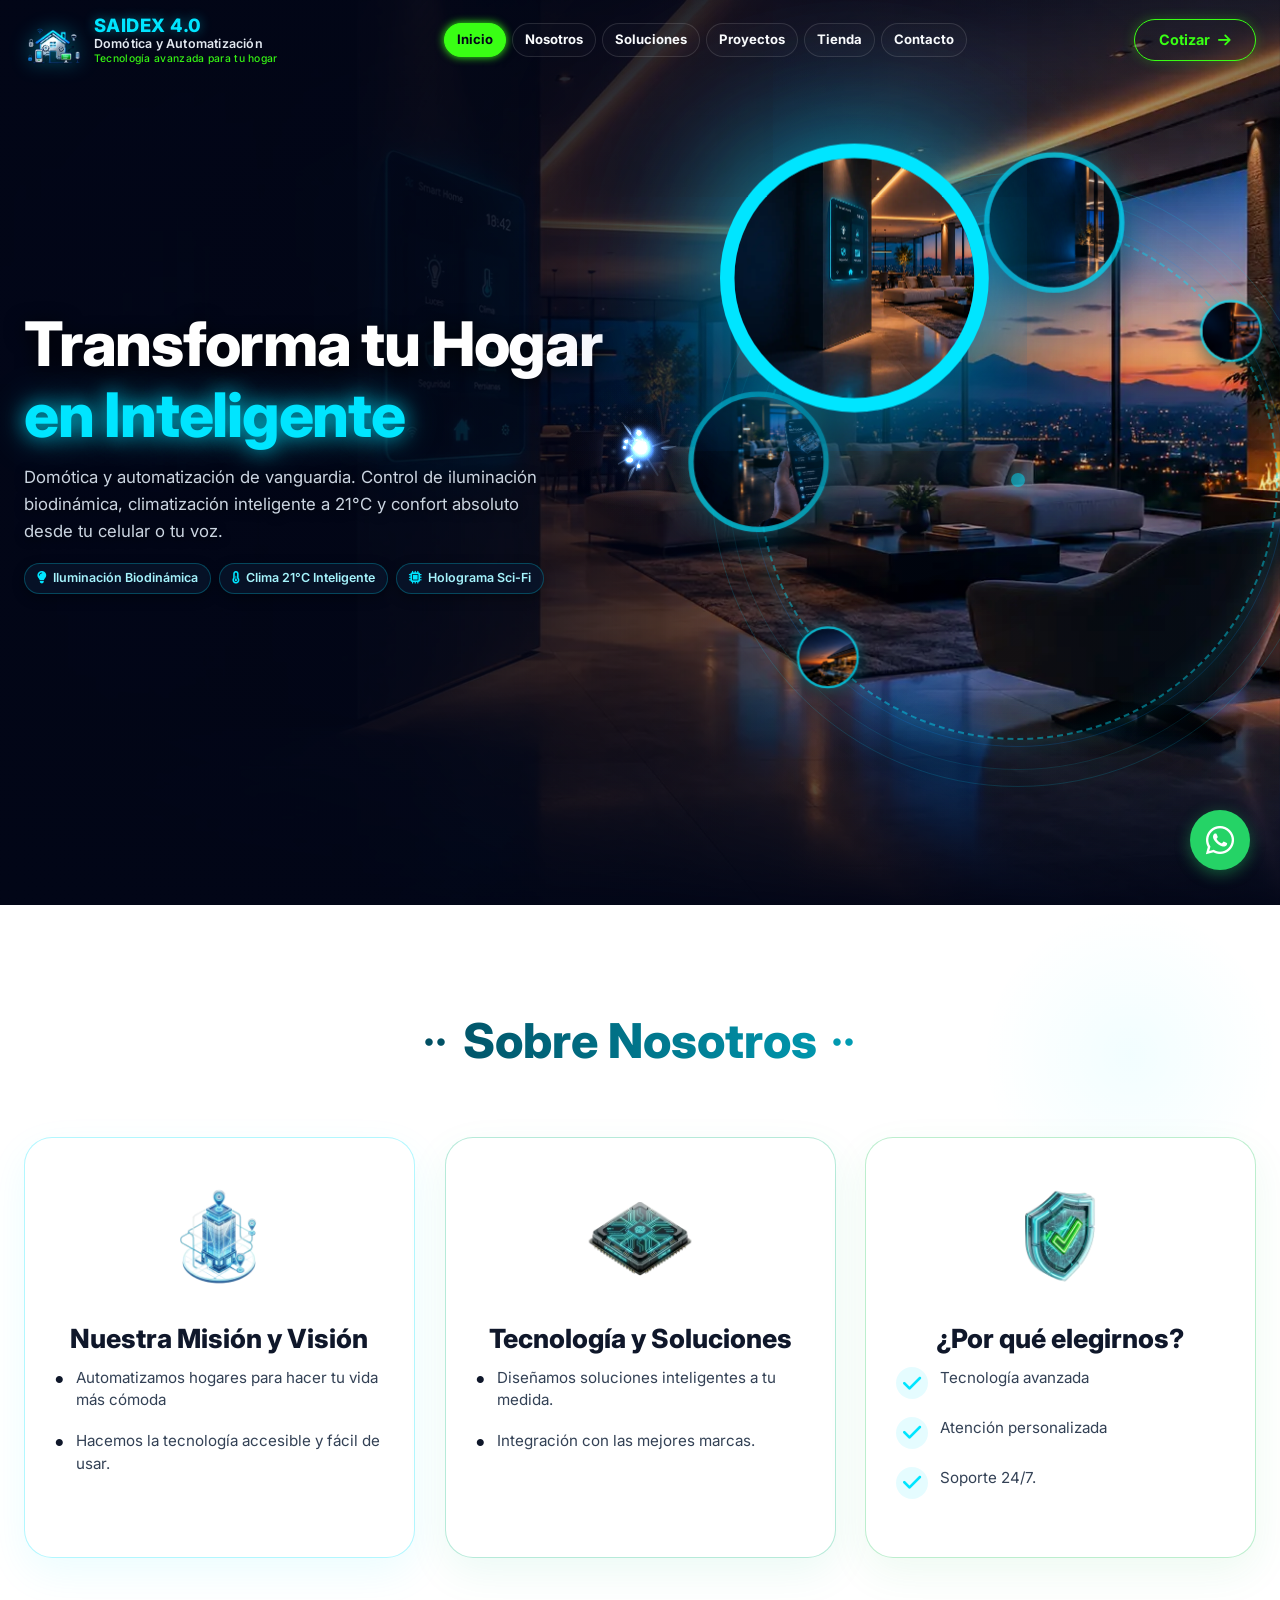
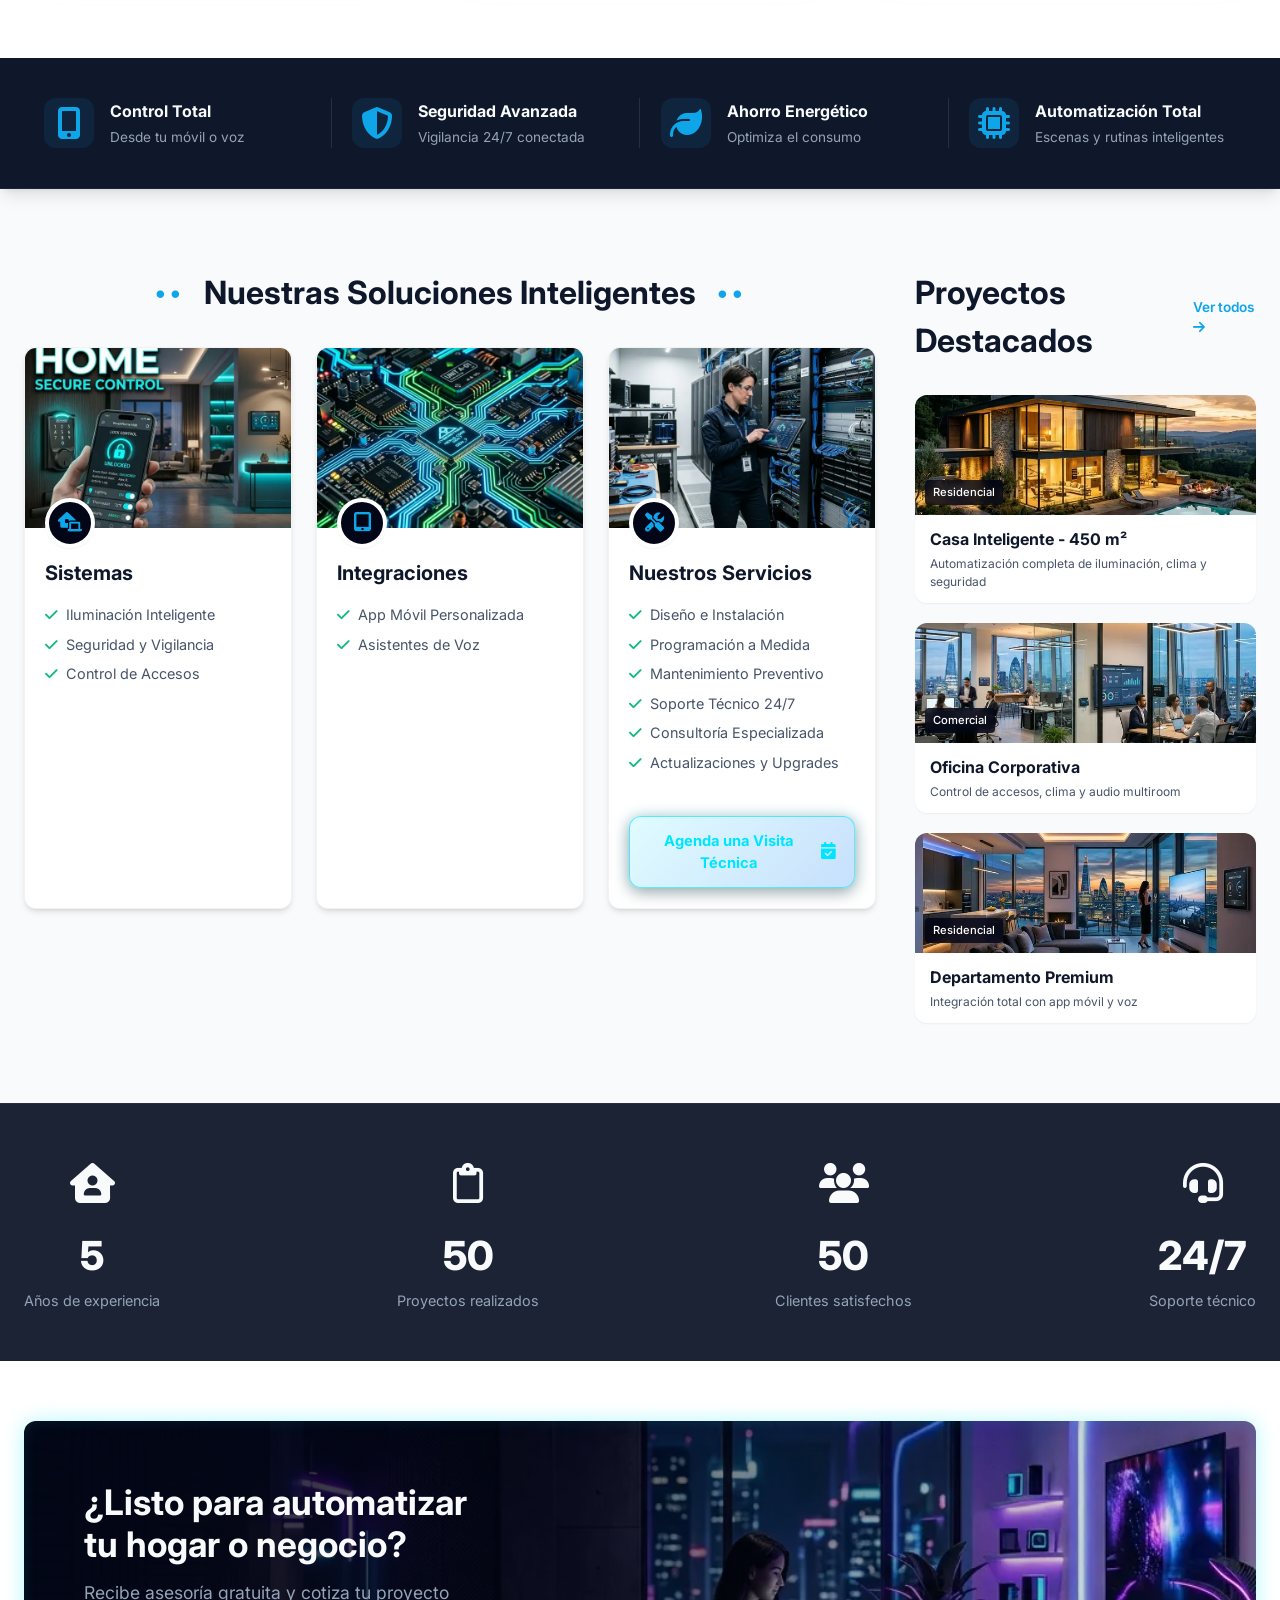
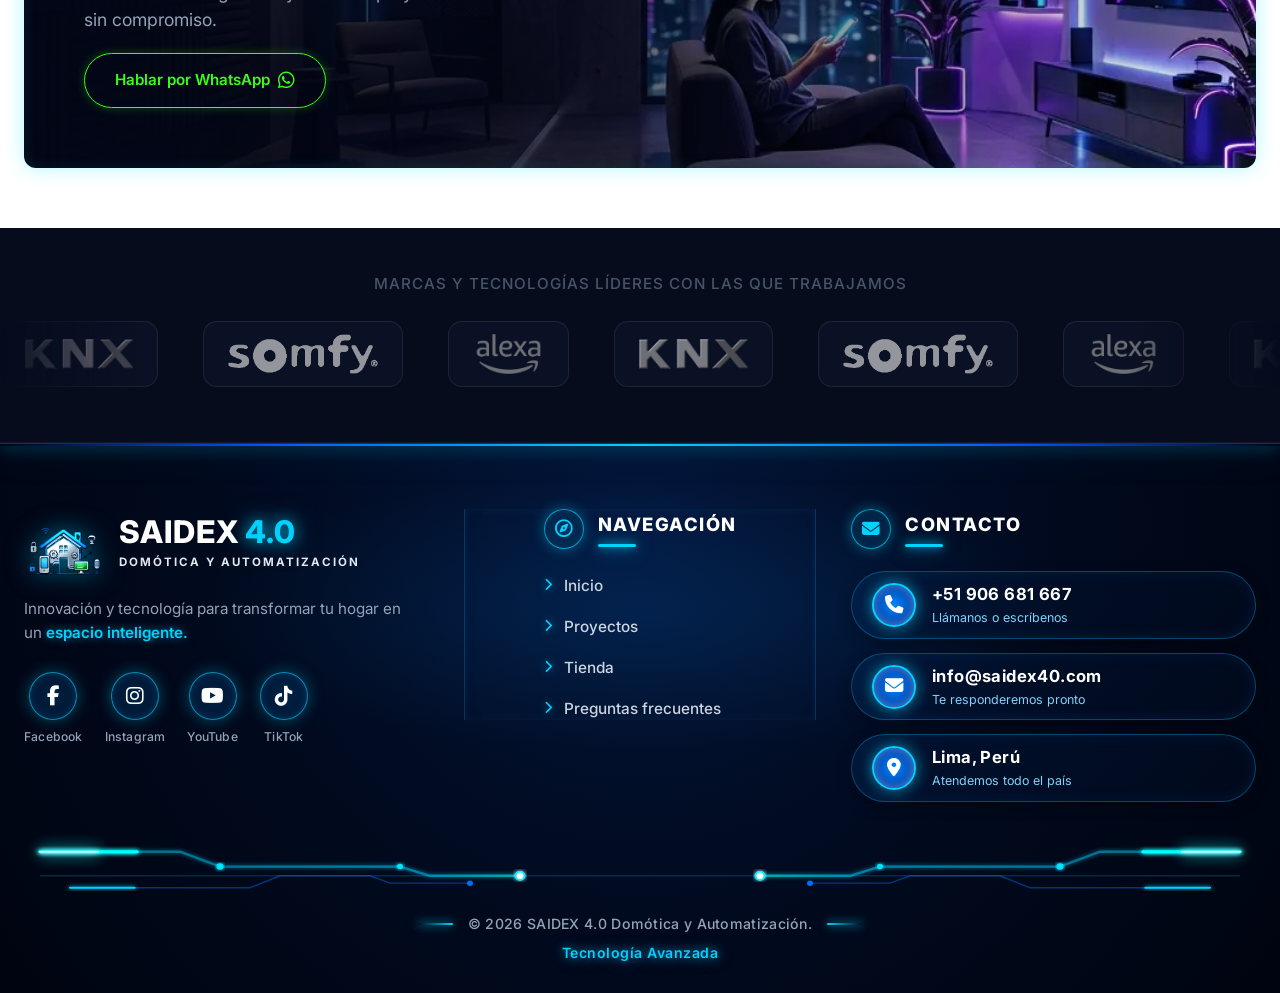
==== commit d9a9209e: "fix(mobile): eliminar media queries anidados y agregar cache buster para forzar actualizacion en mov" ====
--- a/index.html
+++ b/index.html
@@ -13,9 +13,9 @@
     <!-- Librería de Iconos Font Awesome para Iconos -->
     <link rel="stylesheet" href="https://cdnjs.cloudflare.com/ajax/libs/font-awesome/6.4.0/css/all.min.css">
     <!-- Estilos CSS Personalizados -->
-    <link rel="stylesheet" href="css/style.css">
-    <link rel="stylesheet" href="css/electric-effect.css">
-    <link rel="stylesheet" href="css/hero-carousel.css">
+    <link rel="stylesheet" href="css/style.css?v=5.0">
+    <link rel="stylesheet" href="css/electric-effect.css?v=5.0">
+    <link rel="stylesheet" href="css/hero-carousel.css?v=5.0">
     <!-- Metadatos de Seguridad -->
     <meta http-equiv="X-Content-Type-Options" content="nosniff">
     <meta name="referrer" content="strict-origin-when-cross-origin">
--- a/css/style.css
+++ b/css/style.css
@@ -693,8 +693,8 @@
   min-height: 100vh;
   display: flex;
   align-items: center;
-  padding-top: 150px;
-  padding-bottom: 70px;
+  padding-top: 115px;
+  padding-bottom: 60px;
   background-color: #020617;
   background-image: url('../assets/hero.webp');
   background-size: cover;
@@ -1036,8 +1036,8 @@
   }
 
   .hero {
-    padding-top: 130px;
-    padding-bottom: 50px;
+    padding-top: 88px !important;
+    padding-bottom: 35px !important;
     background-position: 70% center;
   }
 
@@ -3077,7 +3077,7 @@
   }
 
   .hero {
-    padding-top: 160px !important;
+    padding-top: 88px !important;
   }
 
   .company-name {
@@ -3092,7 +3092,7 @@
     padding: 60px 0;
   }
 
-  .hero-title {
+  .hero-title:not(.hero-dynamic-title) {
     font-size: 2.2rem;
     line-height: 1.2;
 
@@ -3103,7 +3103,7 @@
     /* Remove manual breaks on mobile */
   }
 
-  .hero-subtitle {
+  .hero-subtitle:not(.hero-dynamic-desc) {
     font-size: 0.95rem;
     margin-bottom: 25px;
 
@@ -3126,8 +3126,13 @@
   }
 
   .features-container {
-    flex-direction: column;
-    gap: 30px;
+    display: grid;
+    grid-template-columns: repeat(2, 1fr);
+    gap: 16px;
+  }
+
+  .feature-item {
+    border-right: none !important;
   }
 
   .hero-trust {
@@ -3141,9 +3146,9 @@
   }
 
   .stats-container {
-    flex-direction: column;
-    align-items: center;
-    gap: 30px;
+    display: grid;
+    grid-template-columns: repeat(2, 1fr);
+    gap: 16px;
   }
 
   .stat-item {
@@ -3712,32 +3717,205 @@
     padding: 25px !important;
   }
 
-  /* Features Strip */
+  /* Features Strip - Mobile 2x2 Cyber Glass Cards */
   .features-strip {
-    padding: 40px 0;
+    padding: 28px 0 !important;
+    background: linear-gradient(180deg, rgba(2, 6, 23, 0.95) 0%, rgba(15, 23, 42, 0.9) 100%) !important;
+    border-top: 1px solid rgba(0, 229, 255, 0.1);
+    border-bottom: 1px solid rgba(0, 229, 255, 0.1);
+    position: relative;
+    z-index: 10;
   }
 
   .features-container {
-    flex-direction: column;
-    gap: 25px;
-    align-items: center;
-    text-align: center;
+    display: grid !important;
+    grid-template-columns: repeat(2, 1fr) !important;
+    gap: 12px !important;
+    padding: 0 16px !important;
+    align-items: stretch !important;
   }
 
   .feature-item {
-    border-right: none !important;
-    border-bottom: 1px solid rgba(255, 255, 255, 0.1);
-    padding-bottom: 20px;
-  }
-
-  /* Stats Section */
+    position: relative;
+    display: flex !important;
+    flex-direction: column !important;
+    align-items: flex-start !important;
+    text-align: left !important;
+    gap: 8px !important;
+    padding: 16px 14px !important;
+    background: linear-gradient(145deg, rgba(15, 23, 42, 0.8) 0%, rgba(2, 6, 23, 0.9) 100%) !important;
+    border: 1px solid rgba(0, 229, 255, 0.18) !important;
+    border-radius: 16px !important;
+    box-shadow: 0 6px 20px rgba(0, 0, 0, 0.45), inset 0 1px 0 rgba(255, 255, 255, 0.08) !important;
+    backdrop-filter: blur(12px);
+    -webkit-backdrop-filter: blur(12px);
+    overflow: hidden;
+    box-sizing: border-box !important;
+    width: 100% !important;
+    transition: transform 0.25s ease, border-color 0.25s ease, box-shadow 0.25s ease;
+  }
+
+  .feature-item::before {
+    content: '';
+    position: absolute;
+    top: 0;
+    left: 0;
+    right: 0;
+    height: 2px;
+    background: linear-gradient(90deg, transparent, rgba(0, 229, 255, 0.6), transparent);
+    opacity: 0.7;
+    pointer-events: none;
+  }
+
+  .feature-item:hover,
+  .feature-item:active {
+    transform: translateY(-2px);
+    border-color: rgba(0, 229, 255, 0.45) !important;
+    box-shadow: 0 8px 24px rgba(0, 229, 255, 0.18), inset 0 1px 0 rgba(255, 255, 255, 0.15) !important;
+  }
+
+  .feature-icon {
+    width: 44px !important;
+    height: 44px !important;
+    font-size: 1.25rem !important;
+    background: rgba(0, 229, 255, 0.08) !important;
+    border: 1px solid rgba(0, 229, 255, 0.25) !important;
+    border-radius: 12px !important;
+    color: var(--brand-cyan, #00E5FF) !important;
+    box-shadow: 0 0 14px rgba(0, 229, 255, 0.2) !important;
+    display: flex !important;
+    align-items: center !important;
+    justify-content: center !important;
+    margin-bottom: 2px !important;
+    flex-shrink: 0;
+    transition: transform 0.25s ease, box-shadow 0.25s ease;
+  }
+
+  .feature-item:hover .feature-icon,
+  .feature-item:active .feature-icon {
+    transform: scale(1.05);
+    box-shadow: 0 0 20px rgba(0, 229, 255, 0.45) !important;
+  }
+
+  .feature-text {
+    width: 100%;
+  }
+
+  .feature-text h4 {
+    font-size: clamp(0.82rem, 2.8vw, 0.92rem) !important;
+    font-weight: 700 !important;
+    color: #ffffff !important;
+    margin-bottom: 3px !important;
+    line-height: 1.25 !important;
+    letter-spacing: -0.2px;
+  }
+
+  .feature-text p {
+    font-size: clamp(0.66rem, 2.2vw, 0.74rem) !important;
+    color: #94a3b8 !important;
+    line-height: 1.35 !important;
+    margin: 0 !important;
+  }
+
+  /* Stats Section - Mobile 2x2 Cyber Glass Cards */
+  .stats-section {
+    padding: 35px 0 !important;
+    background: linear-gradient(180deg, rgba(2, 6, 23, 0.95) 0%, rgba(15, 23, 42, 0.9) 100%) !important;
+    border-top: 1px solid rgba(0, 229, 255, 0.1);
+    border-bottom: 1px solid rgba(0, 229, 255, 0.1);
+    position: relative;
+    z-index: 10;
+  }
+
   .stats-container {
-    padding: 0 40px;
+    display: grid !important;
+    grid-template-columns: repeat(2, 1fr) !important;
+    gap: 12px !important;
+    padding: 0 16px !important;
+    align-items: stretch !important;
+  }
+
+  .stat-item {
+    position: relative;
+    display: flex !important;
+    flex-direction: column !important;
+    align-items: center !important;
+    justify-content: center !important;
+    text-align: center !important;
+    padding: 18px 12px 16px !important;
+    background: linear-gradient(145deg, rgba(15, 23, 42, 0.8) 0%, rgba(2, 6, 23, 0.9) 100%) !important;
+    border: 1px solid rgba(0, 229, 255, 0.18) !important;
+    border-radius: 16px !important;
+    box-shadow: 0 6px 20px rgba(0, 0, 0, 0.45), inset 0 1px 0 rgba(255, 255, 255, 0.08) !important;
+    backdrop-filter: blur(12px);
+    -webkit-backdrop-filter: blur(12px);
+    overflow: hidden;
+    width: 100% !important;
+    box-sizing: border-box !important;
+    transition: transform 0.25s ease, border-color 0.25s ease, box-shadow 0.25s ease;
+  }
+
+  .stat-item::before {
+    content: '';
+    position: absolute;
+    top: 0;
+    left: 0;
+    right: 0;
+    height: 2px;
+    background: linear-gradient(90deg, transparent, rgba(0, 229, 255, 0.6), transparent);
+    opacity: 0.7;
+    pointer-events: none;
+  }
+
+  .stat-item:hover,
+  .stat-item:active {
+    transform: translateY(-2px);
+    border-color: rgba(0, 229, 255, 0.45) !important;
+    box-shadow: 0 8px 24px rgba(0, 229, 255, 0.2), inset 0 1px 0 rgba(255, 255, 255, 0.15) !important;
+  }
+
+  .stat-icon {
+    width: 44px !important;
+    height: 44px !important;
+    font-size: 1.25rem !important;
+    background: rgba(0, 229, 255, 0.08) !important;
+    border: 1px solid rgba(0, 229, 255, 0.25) !important;
+    border-radius: 12px !important;
+    color: var(--brand-cyan, #00E5FF) !important;
+    box-shadow: 0 0 14px rgba(0, 229, 255, 0.2) !important;
+    display: flex !important;
+    align-items: center !important;
+    justify-content: center !important;
+    margin-bottom: 8px !important;
+    flex-shrink: 0;
+    transition: transform 0.25s ease, box-shadow 0.25s ease;
+  }
+
+  .stat-item:hover .stat-icon,
+  .stat-item:active .stat-icon {
+    transform: scale(1.05);
+    box-shadow: 0 0 20px rgba(0, 229, 255, 0.45) !important;
   }
 
   .stat-item h3 {
-    font-size: 2.2rem;
-  }
+    font-size: clamp(1.45rem, 5vw, 1.85rem) !important;
+    font-weight: 800 !important;
+    color: #ffffff !important;
+    margin-bottom: 4px !important;
+    line-height: 1.1 !important;
+    letter-spacing: -0.5px;
+  }
+
+  .stat-item p {
+    font-size: clamp(0.66rem, 2.2vw, 0.76rem) !important;
+    color: #94a3b8 !important;
+    font-weight: 500 !important;
+    line-height: 1.3 !important;
+    text-transform: uppercase;
+    letter-spacing: 0.5px;
+    margin: 0 !important;
+  }
+
 
   /* CTA Banner */
   .cta-bg {
--- a/css/hero-carousel.css
+++ b/css/hero-carousel.css
@@ -40,6 +40,7 @@
   max-width: 580px;
   perspective: 1000px;
   transform-style: preserve-3d;
+  margin-top: -38px; /* Sube las letras armónicamente en PC */
 }
 
 /* Metadatos: Insignia + Contador */
@@ -93,6 +94,12 @@
   line-height: 1.15;
   transform-origin: 20% 200px;
   will-change: transform, opacity;
+  word-break: normal;
+  overflow-wrap: break-word;
+}
+
+.hero-dynamic-title br {
+  display: block !important;
 }
 
 /* Subtítulo / Descripción Dinámica */
@@ -508,23 +515,25 @@
     grid-template-columns: 1fr !important;
     text-align: center;
     justify-items: center;
-    min-height: calc(100vh - 140px);
-    padding-top: 40px;
+    min-height: auto !important;
+    padding-top: 15px !important;
+    padding-bottom: 25px !important;
   }
 
   .hero-content {
     max-width: 620px;
-    margin: 0 auto;
+    margin: -15px auto 0 !important;
     text-align: center;
     display: flex;
     flex-direction: column;
     align-items: center;
+    padding: 0 !important;
   }
 
   .hero-circular-text-stage {
     text-align: center;
     max-width: 580px;
-    margin: 0 auto;
+    margin: -15px auto 0 !important;
   }
 
   .hero-dynamic-meta {
@@ -534,6 +543,13 @@
 
   .hero-dynamic-title {
     transform-origin: center 200px;
+    text-align: center !important;
+    word-break: normal !important;
+    overflow-wrap: break-word !important;
+  }
+
+  .hero-dynamic-title br {
+    display: block !important;
   }
 
   .hero-dynamic-desc {
@@ -554,7 +570,7 @@
   .hero-carousel-controls {
     display: flex !important;
     justify-content: center;
-    margin: 24px auto 0;
+    margin: 22px auto 0;
   }
 }
 
@@ -566,18 +582,26 @@
 
   .hero-container {
     grid-template-columns: 1fr !important;
-    padding-top: 20px;
-    padding-bottom: 40px;
+    padding-top: 10px !important;
+    padding-bottom: 30px !important;
+    min-height: auto !important;
   }
 
   .hero-content {
     max-width: 100%;
-    padding: 0 10px;
+    padding: 0 10px !important;
+    margin: -25px auto 0 !important;
     text-align: center;
   }
 
+  .hero-circular-text-stage {
+    margin-top: -18px !important;
+  }
+
   .hero-title {
-    font-size: clamp(1.9rem, 7.5vw, 2.7rem) !important;
+    font-size: clamp(1.8rem, 7.2vw, 2.45rem) !important;
+    word-break: normal !important;
+    overflow-wrap: break-word !important;
   }
 
   .hero-subtitle {
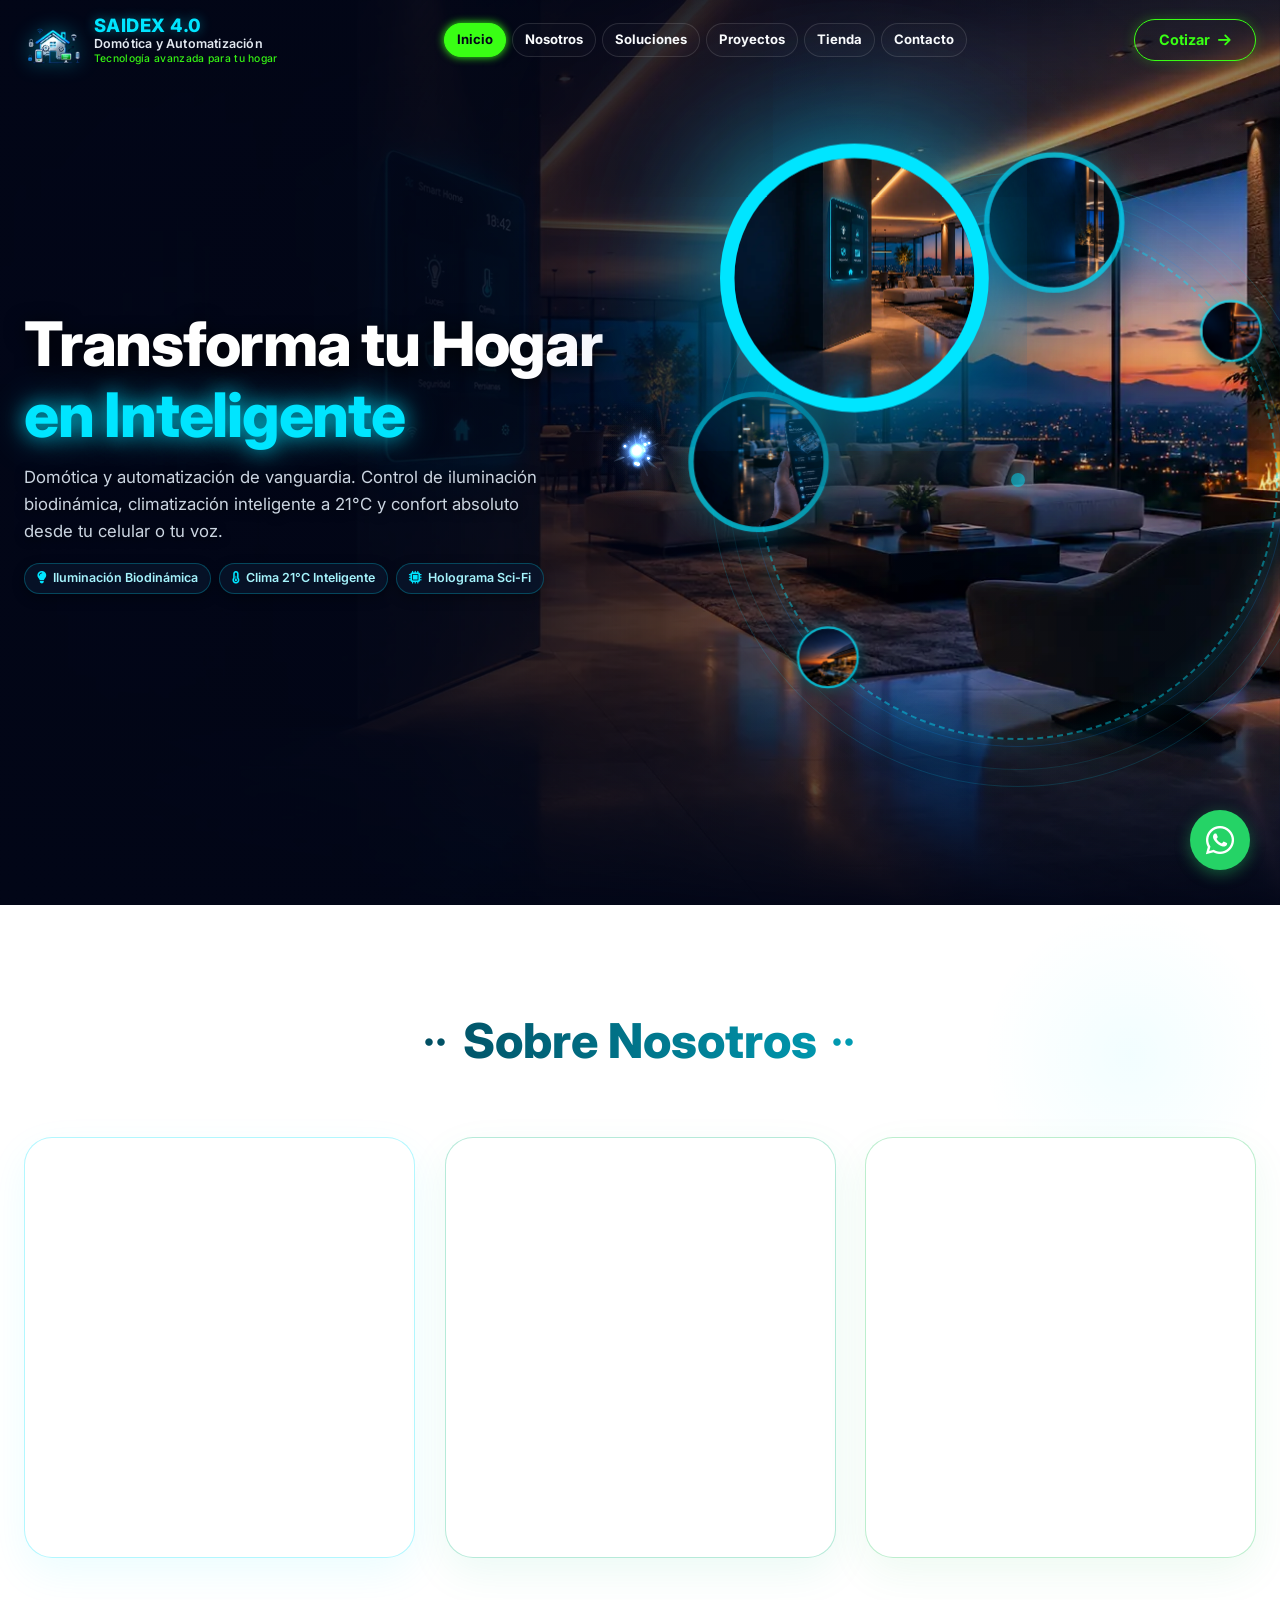
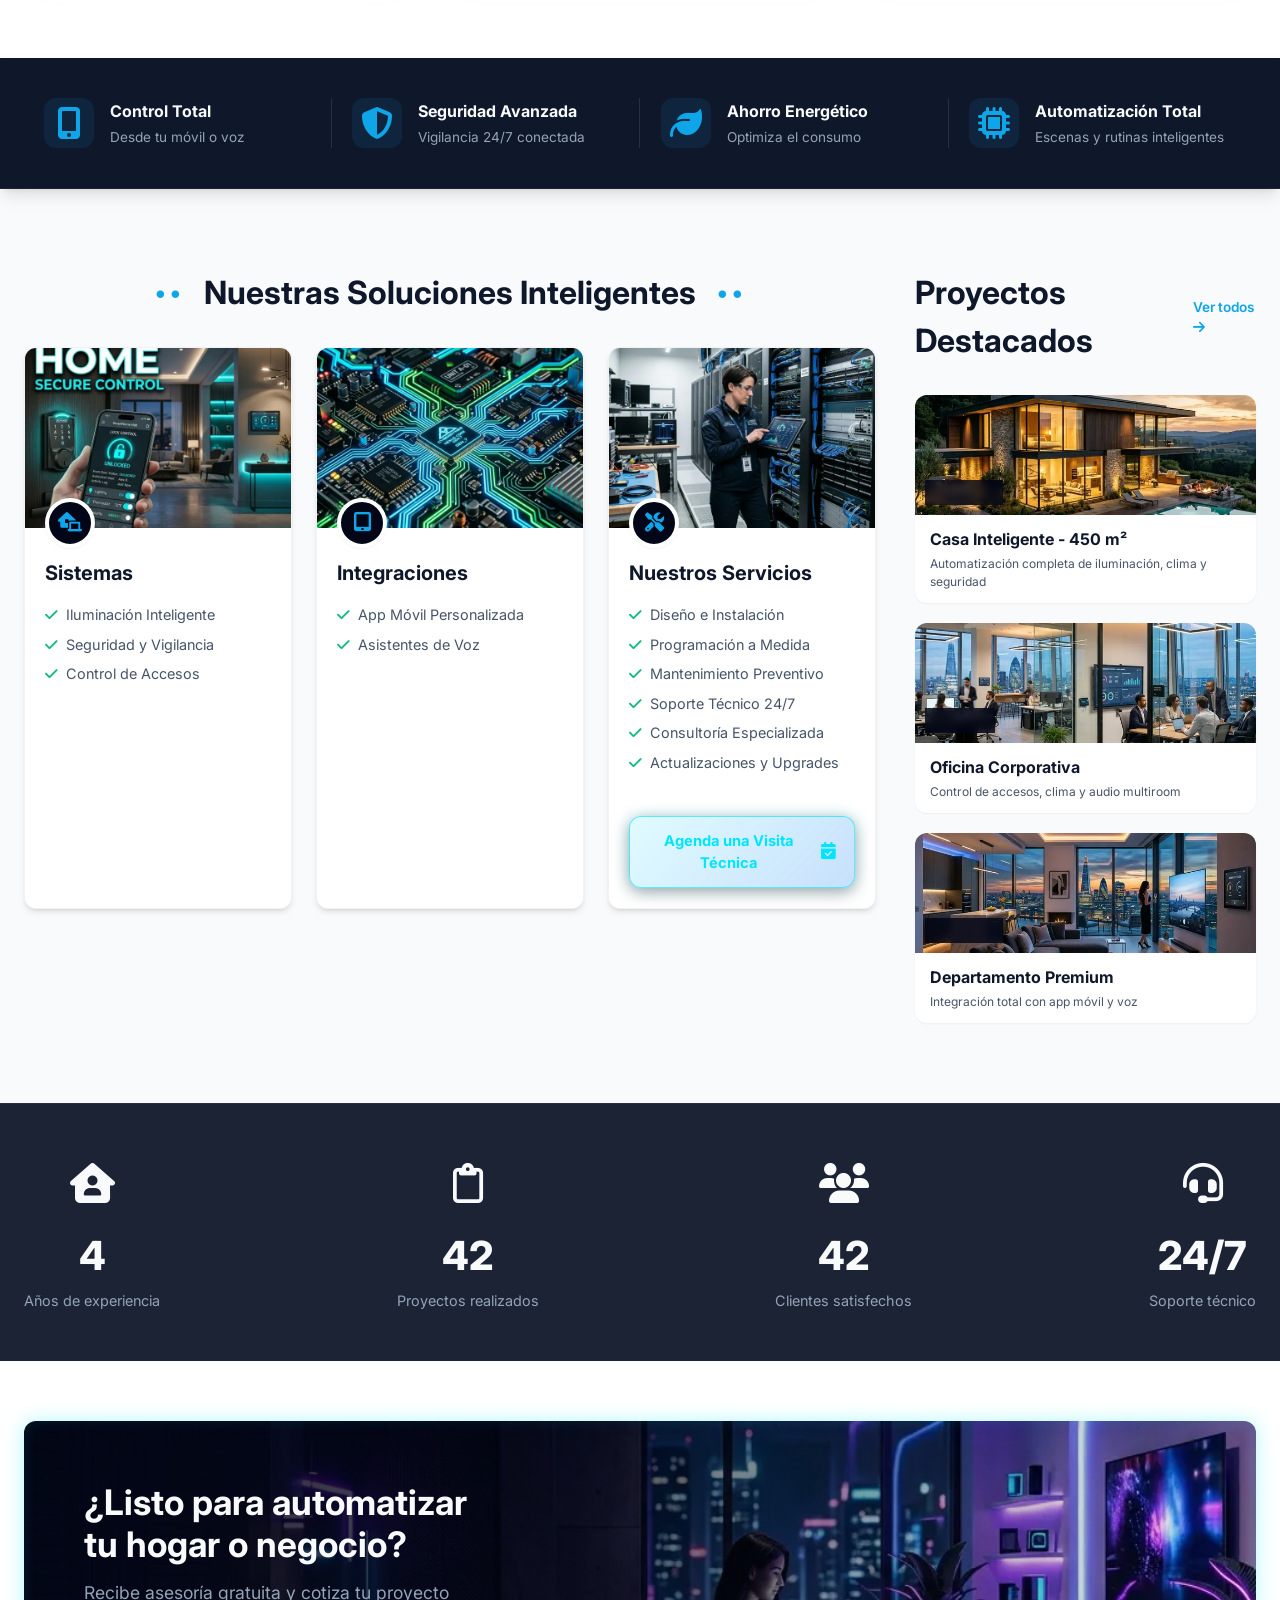
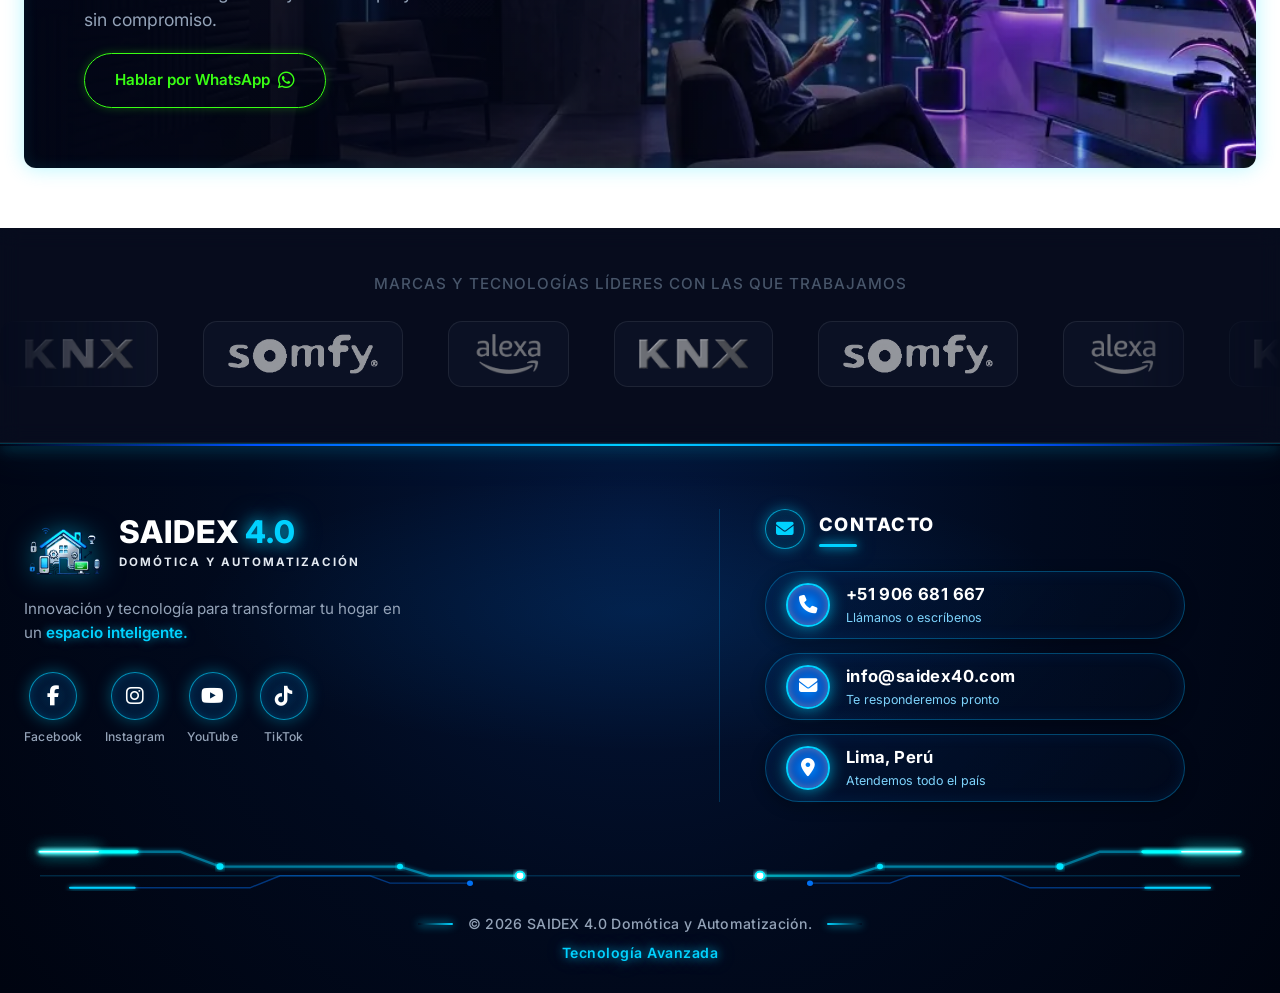
==== commit 865f3cdc: "fix(footer): eliminar columna de navegacion en index, proyectos y tienda y ajustar diseno a 2 column" ====
--- a/index.html
+++ b/index.html
@@ -13,9 +13,9 @@
     <!-- Librería de Iconos Font Awesome para Iconos -->
     <link rel="stylesheet" href="https://cdnjs.cloudflare.com/ajax/libs/font-awesome/6.4.0/css/all.min.css">
     <!-- Estilos CSS Personalizados -->
-    <link rel="stylesheet" href="css/style.css?v=5.0">
-    <link rel="stylesheet" href="css/electric-effect.css?v=5.0">
-    <link rel="stylesheet" href="css/hero-carousel.css?v=5.0">
+    <link rel="stylesheet" href="css/style.css?v=5.1">
+    <link rel="stylesheet" href="css/electric-effect.css?v=5.1">
+    <link rel="stylesheet" href="css/hero-carousel.css?v=5.1">
     <!-- Metadatos de Seguridad -->
     <meta http-equiv="X-Content-Type-Options" content="nosniff">
     <meta name="referrer" content="strict-origin-when-cross-origin">
@@ -735,26 +735,6 @@
                     </div>
                 </div>
 
-                <!-- Column 2: Navegación -->
-                <div class="footer-col-cyber col-nav">
-                    <div class="footer-nav-block">
-                        <div class="footer-header-cyber">
-                            <div class="footer-header-badge" aria-hidden="true">
-                                <i class="fa-regular fa-compass"></i>
-                            </div>
-                            <div class="footer-header-text">
-                                <h4>NAVEGACIÓN</h4>
-                                <div class="footer-header-bar"></div>
-                            </div>
-                        </div>
-                        <ul class="footer-nav-list">
-                            <li><a href="index.html"><i class="fa-solid fa-chevron-right"></i> Inicio</a></li>
-                            <li><a href="proyectos.html"><i class="fa-solid fa-chevron-right"></i> Proyectos</a></li>
-                            <li><a href="tienda.html"><i class="fa-solid fa-chevron-right"></i> Tienda</a></li>
-                            <li><a href="#faq"><i class="fa-solid fa-chevron-right"></i> Preguntas frecuentes</a></li>
-                        </ul>
-                    </div>
-                </div>
 
                 <!-- Column 3: Contacto -->
                 <div class="footer-col-cyber col-contact">
--- a/css/style.css
+++ b/css/style.css
@@ -2015,52 +2015,36 @@
   z-index: 0;
 }
 
-/* 3-Column Futuristic Grid (Desktop >= 1024px) */
+/* 2-Column Futuristic Grid (Desktop >= 1024px) */
 .footer-grid-cyber {
   position: relative;
   z-index: 1;
   display: grid;
-  grid-template-columns: 1.25fr 1fr 1.25fr;
+  grid-template-columns: 1.2fr 1fr;
   align-items: start;
-  gap: 0;
+  gap: 50px;
   margin-bottom: 35px;
 }
 
 .footer-col-cyber {
-  padding: 0 35px;
+  padding: 0;
 }
 
 .footer-col-cyber.col-brand {
   padding-left: 0;
-  padding-right: 35px;
+  padding-right: 30px;
   display: flex;
   flex-direction: column;
   align-items: flex-start;
 }
 
-.footer-col-cyber.col-nav {
+.footer-col-cyber.col-contact {
+  padding-left: 45px;
+  padding-right: 0;
   border-left: 1px solid rgba(0, 180, 255, 0.22);
-  border-right: 1px solid rgba(0, 180, 255, 0.22);
-  box-shadow: inset 1px 0 12px rgba(0, 180, 255, 0.04), inset -1px 0 12px rgba(0, 180, 255, 0.04);
-  padding: 0 35px;
-  display: flex;
-  flex-direction: column;
-  align-items: center;
-}
-
-.footer-nav-block {
   display: flex;
   flex-direction: column;
   align-items: flex-start;
-  width: fit-content;
-}
-
-.footer-col-cyber.col-contact {
-  padding-left: 35px;
-  padding-right: 0;
-  display: flex;
-  flex-direction: column;
-  align-items: flex-end;
 }
 
 .footer-contact-block {
@@ -2662,64 +2646,18 @@
     gap: 20px;
   }
 
-  /* Column 2: Navigation (Centered with glowing horizontal dividers) */
-  .footer-col-cyber.col-nav {
-    border-left: none;
-    border-right: none;
+  /* Column 2: Contact (Centered) */
+  .footer-col-cyber.col-contact {
+    border-left: none !important;
     border-top: 1px solid rgba(0, 180, 255, 0.22);
-    border-bottom: 1px solid rgba(0, 180, 255, 0.22);
-    box-shadow: 0 0 20px rgba(0, 180, 255, 0.05);
-    padding: 35px 15px !important;
-    display: flex;
-    flex-direction: column;
-    align-items: center;
-    text-align: center;
-  }
-
-  .footer-nav-block {
-    display: flex;
-    flex-direction: column;
-    align-items: center;
-    text-align: center;
-    width: 100%;
-  }
-
-  .footer-header-cyber {
-    justify-content: center;
-    margin-bottom: 20px;
-  }
-
-  .footer-header-text {
-    align-items: center;
-  }
-
-  .footer-header-bar {
-    margin: 6px auto 0;
-  }
-
-  .footer-nav-list {
-    align-items: center;
-    text-align: center;
-    width: 100%;
-    gap: 16px;
-  }
-
-  .footer-nav-list li a {
-    justify-content: center;
-  }
-
-  .footer-nav-list li a:hover {
-    transform: translateY(-2px);
-  }
-
-  /* Column 3: Contact (Centered) */
-  .footer-col-cyber.col-contact {
+    box-shadow: 0 -8px 20px rgba(0, 180, 255, 0.04);
     padding: 35px 15px 10px !important;
     display: flex;
     flex-direction: column;
     align-items: center;
     text-align: center;
   }
+
 
   .footer-contact-block {
     width: 100%;
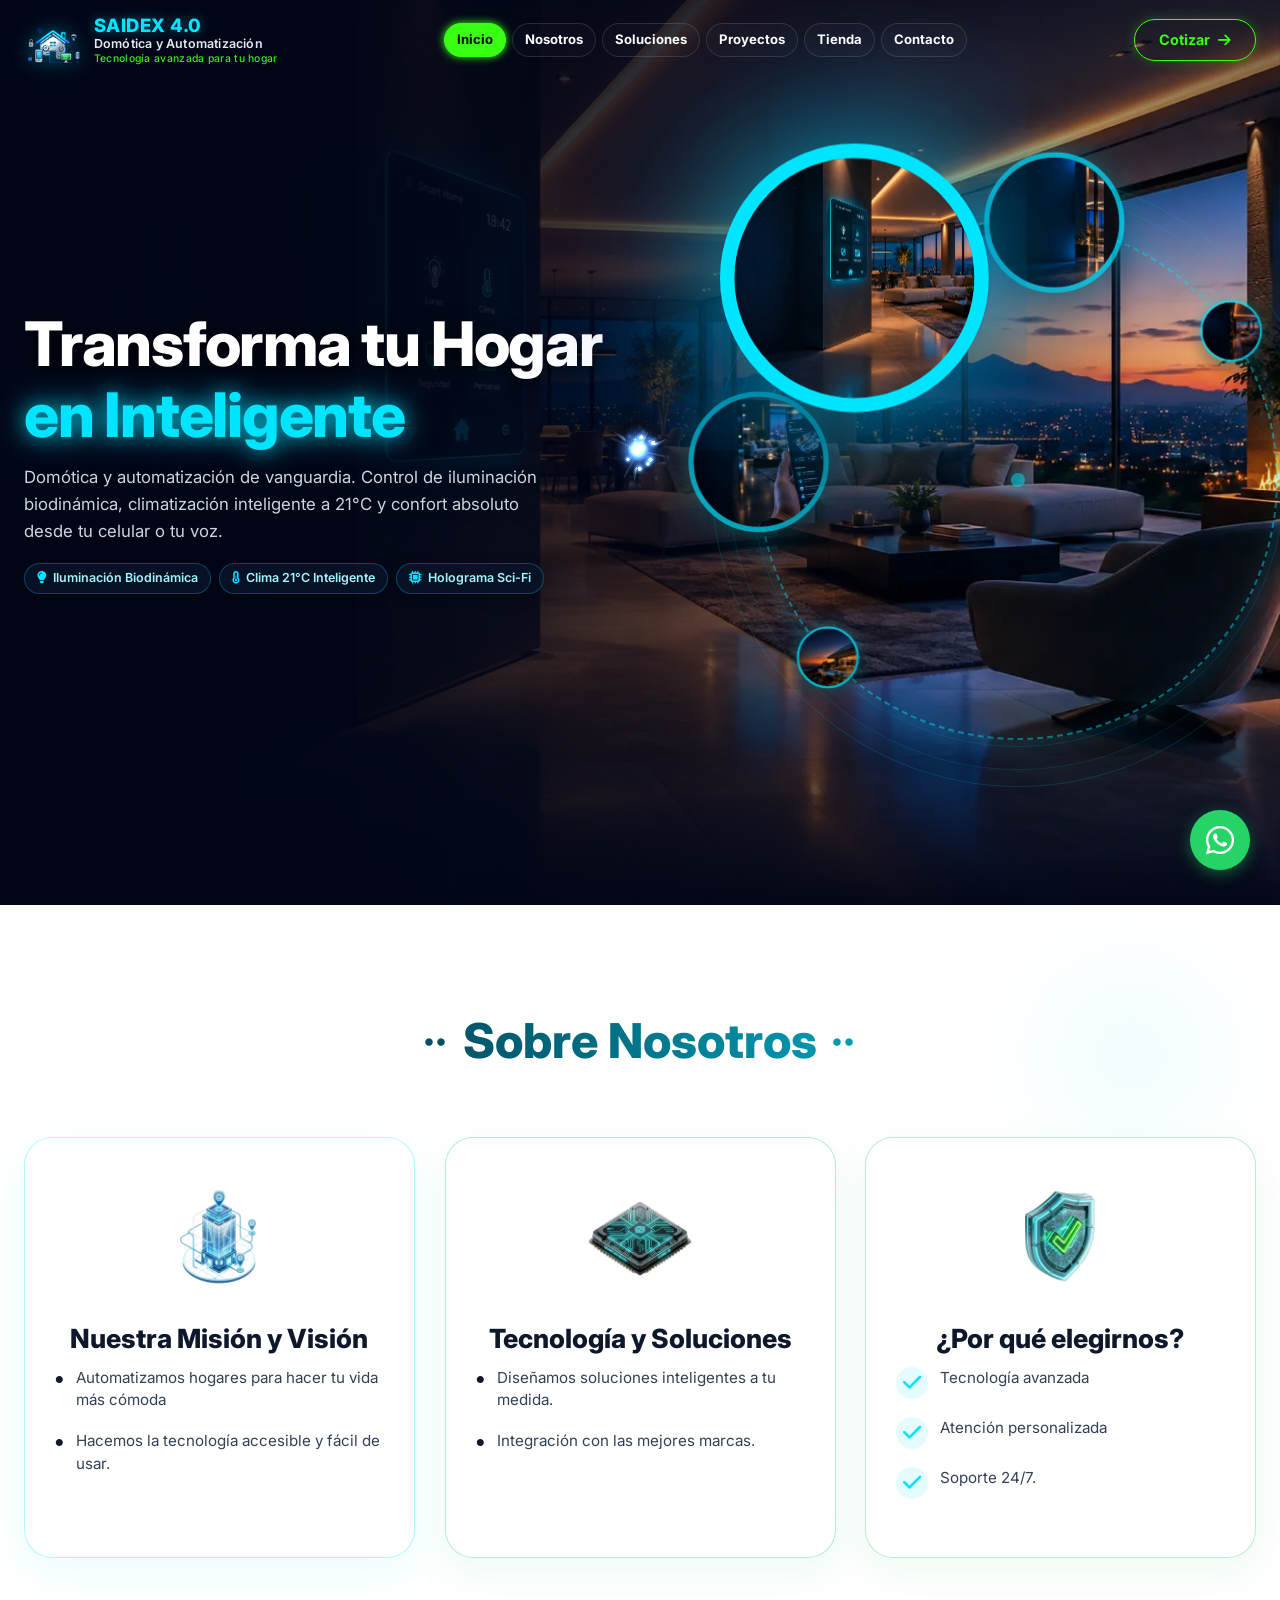
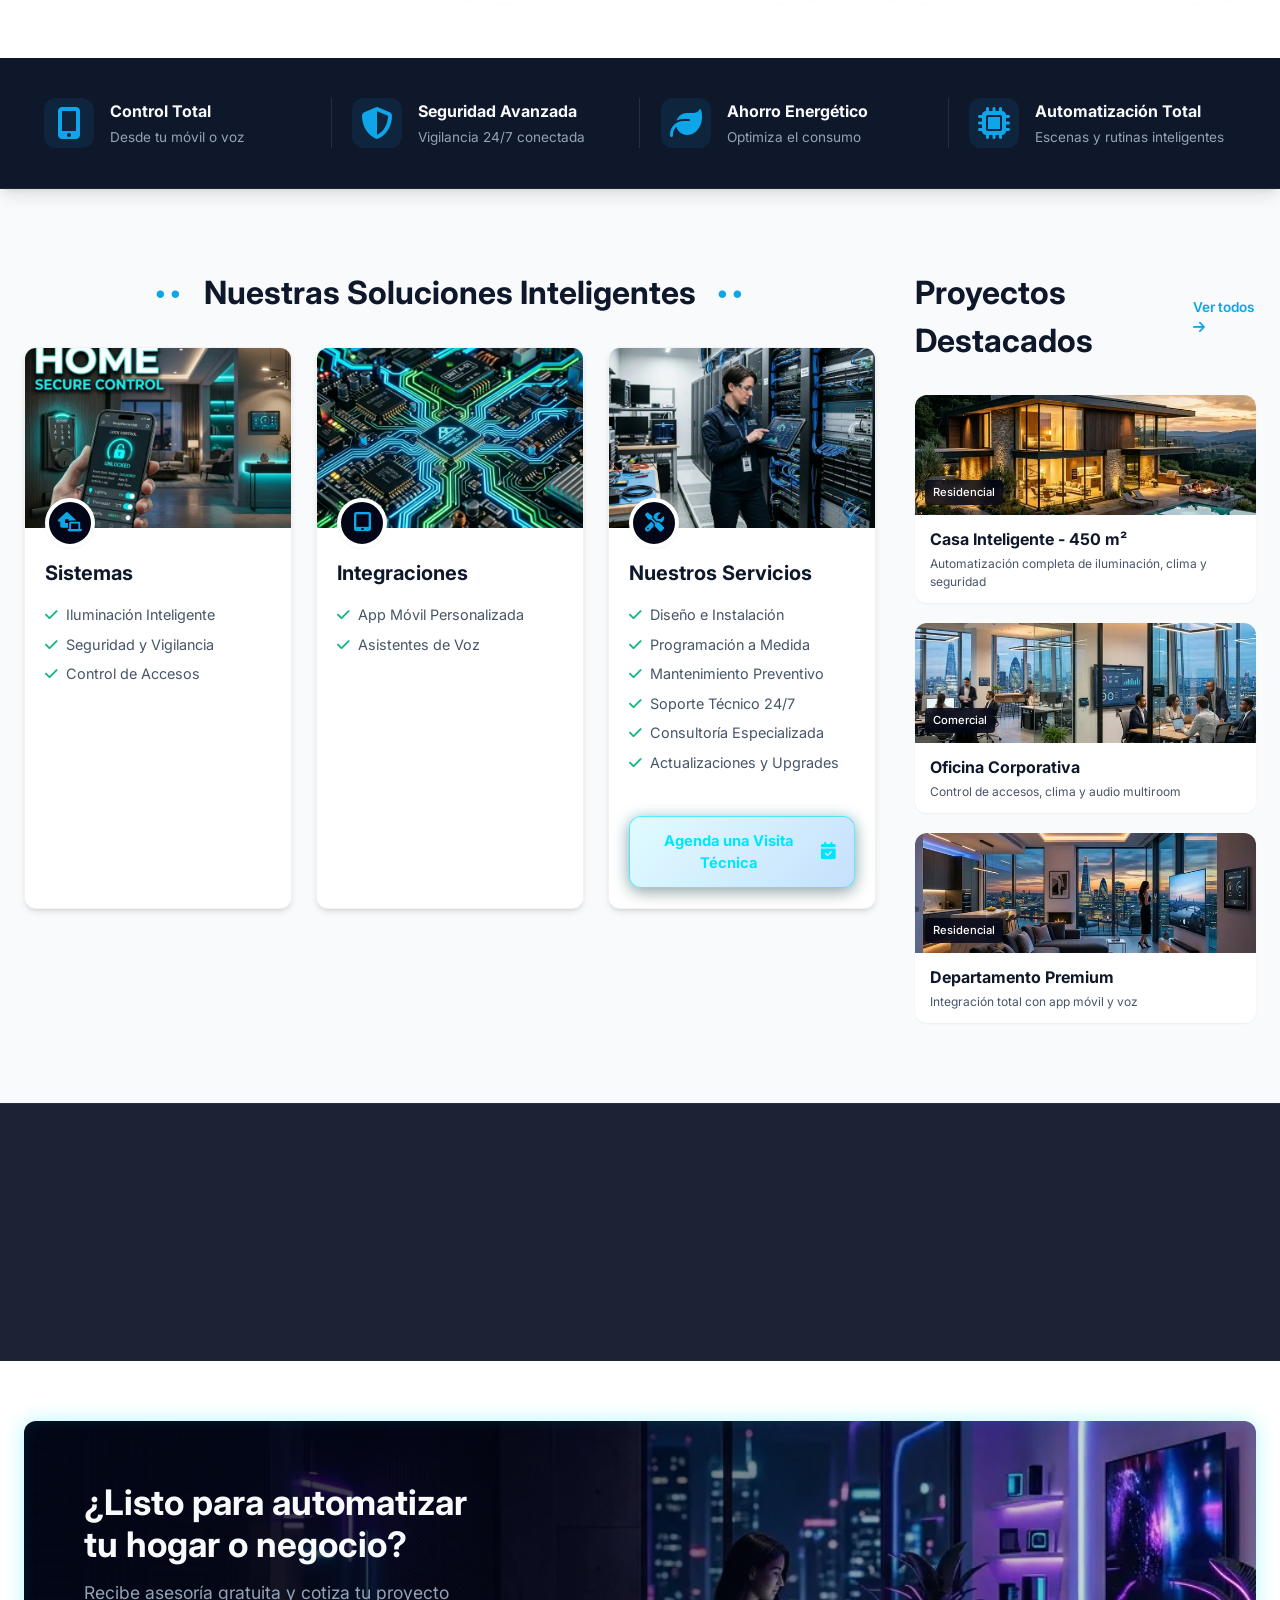
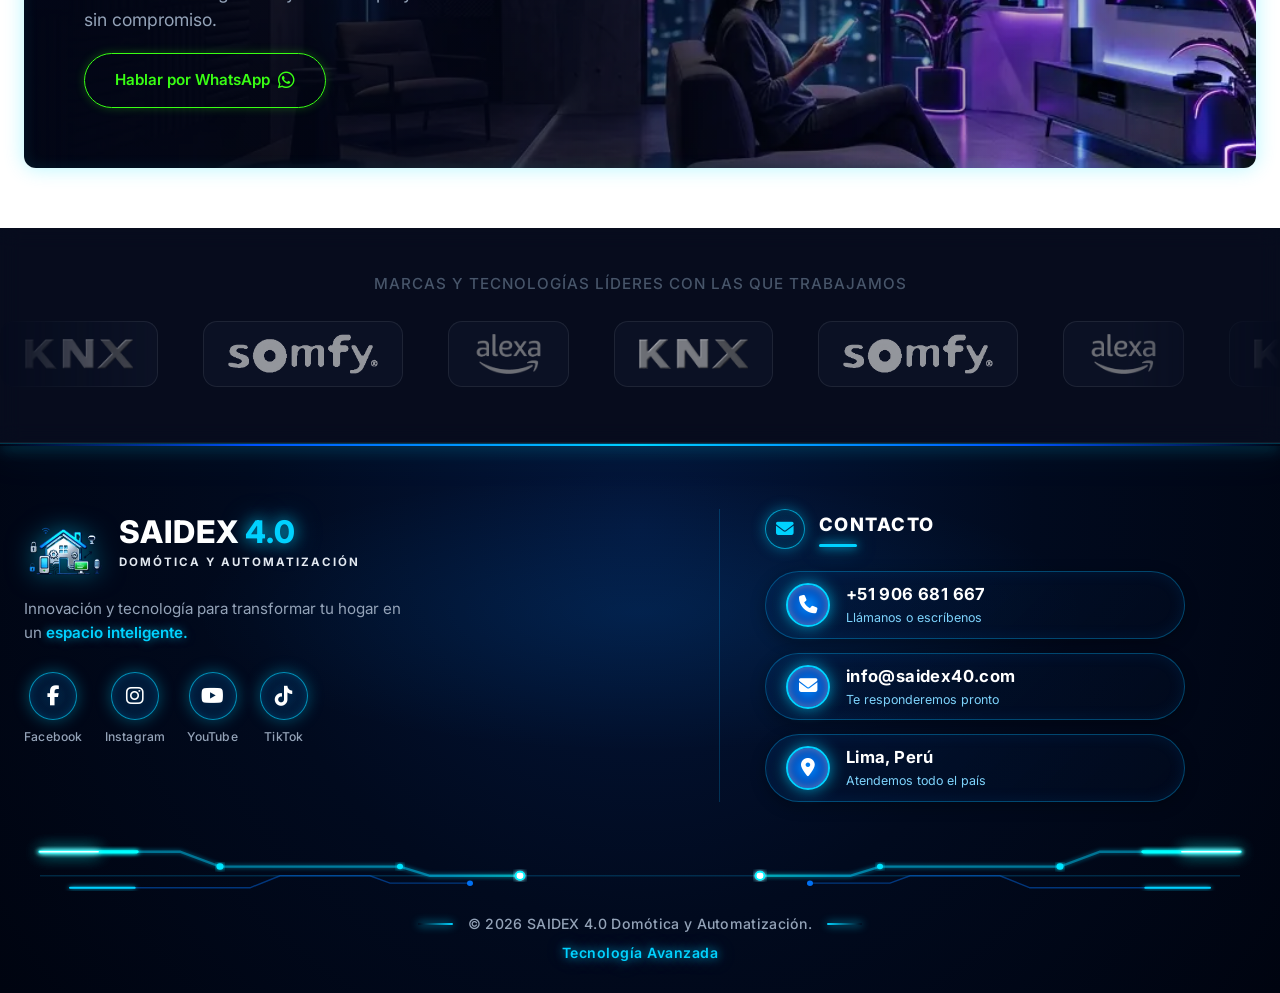
==== commit 180f99ea: "fix(cart): reincorporar animacion de vuelo parabolico al carrito con deteccion robusta de destino y " ====
--- a/index.html
+++ b/index.html
@@ -981,10 +981,10 @@
         <i class="fa-brands fa-whatsapp"></i>
     </a>
 
-    <script src="js/script.js"></script>
-    <script src="js/electric-effect.js"></script>
-    <script src="js/hero-carousel.js"></script>
-    <script src="js/beast-cursor.js"></script>
+    <script src="js/script.js?v=5.2"></script>
+    <script src="js/electric-effect.js?v=5.2"></script>
+    <script src="js/hero-carousel.js?v=5.2"></script>
+    <script src="js/beast-cursor.js?v=5.2"></script>
 </body>
 
 </html>
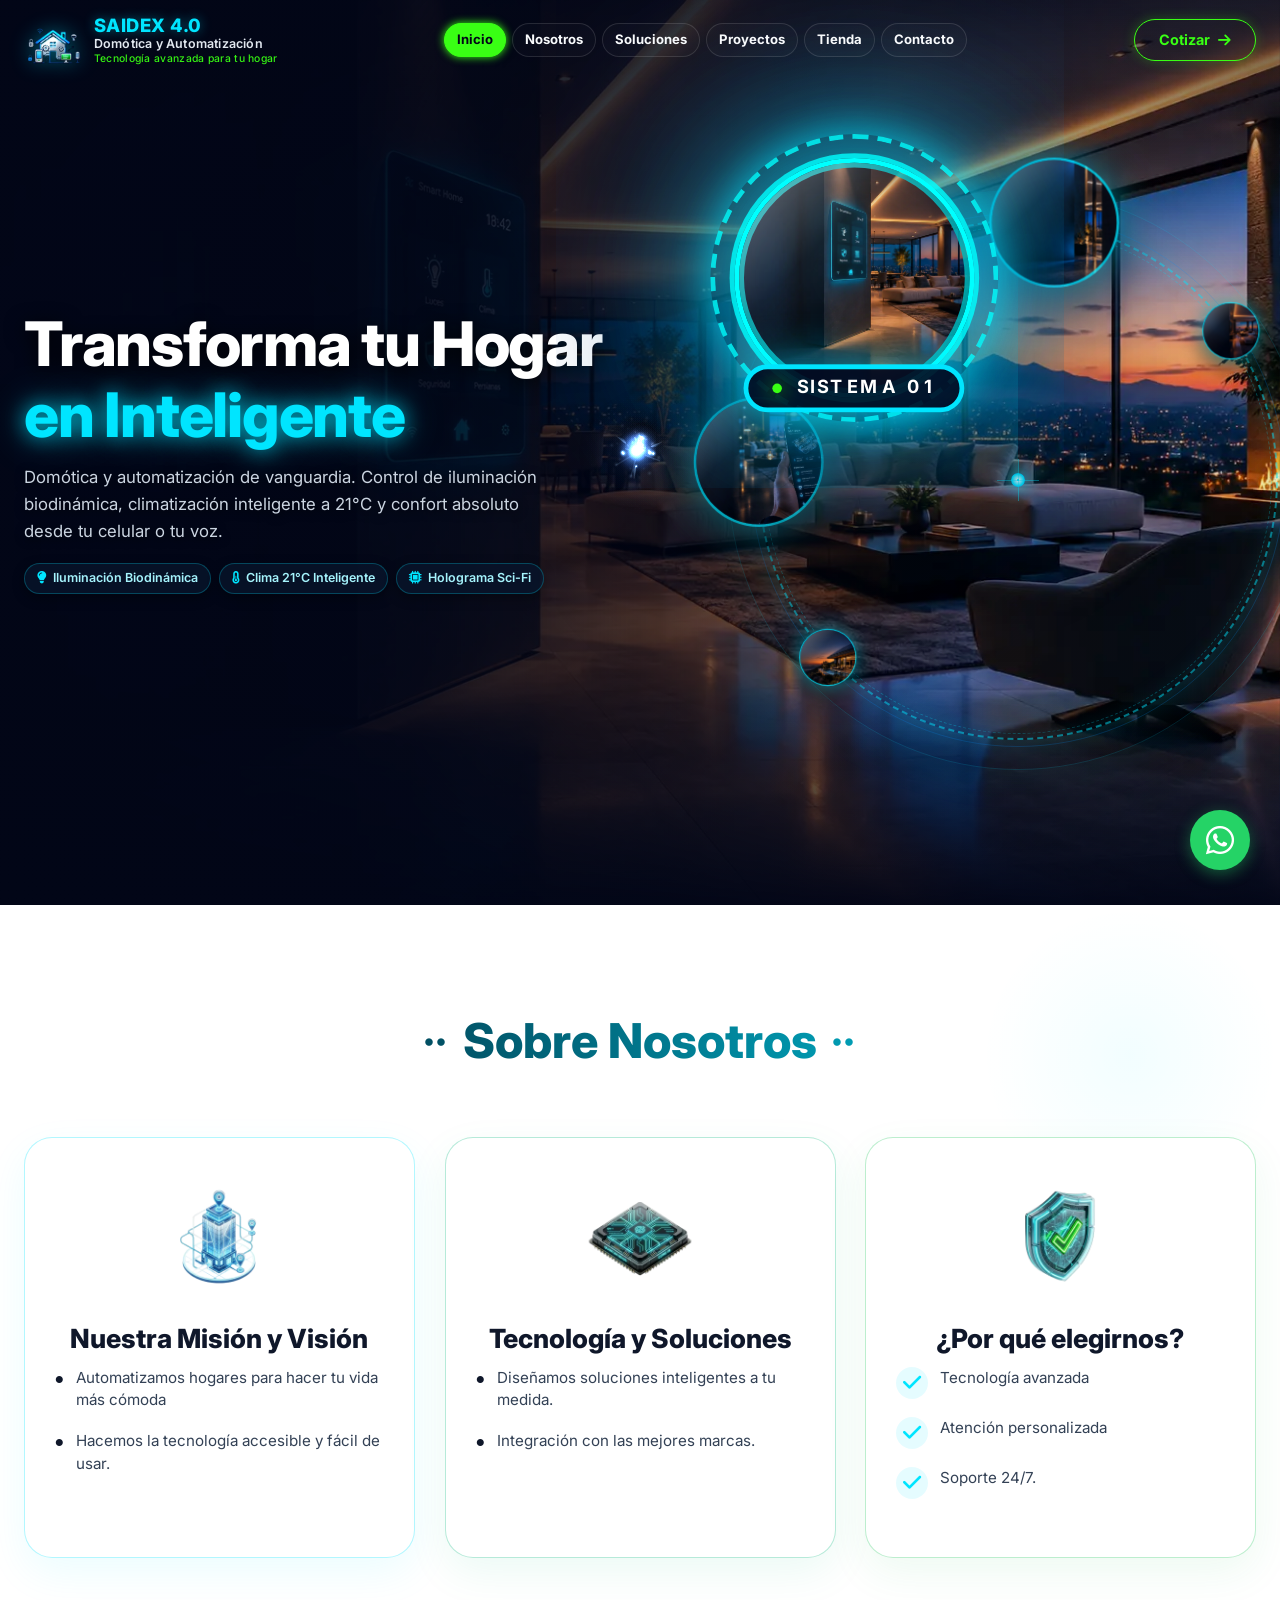
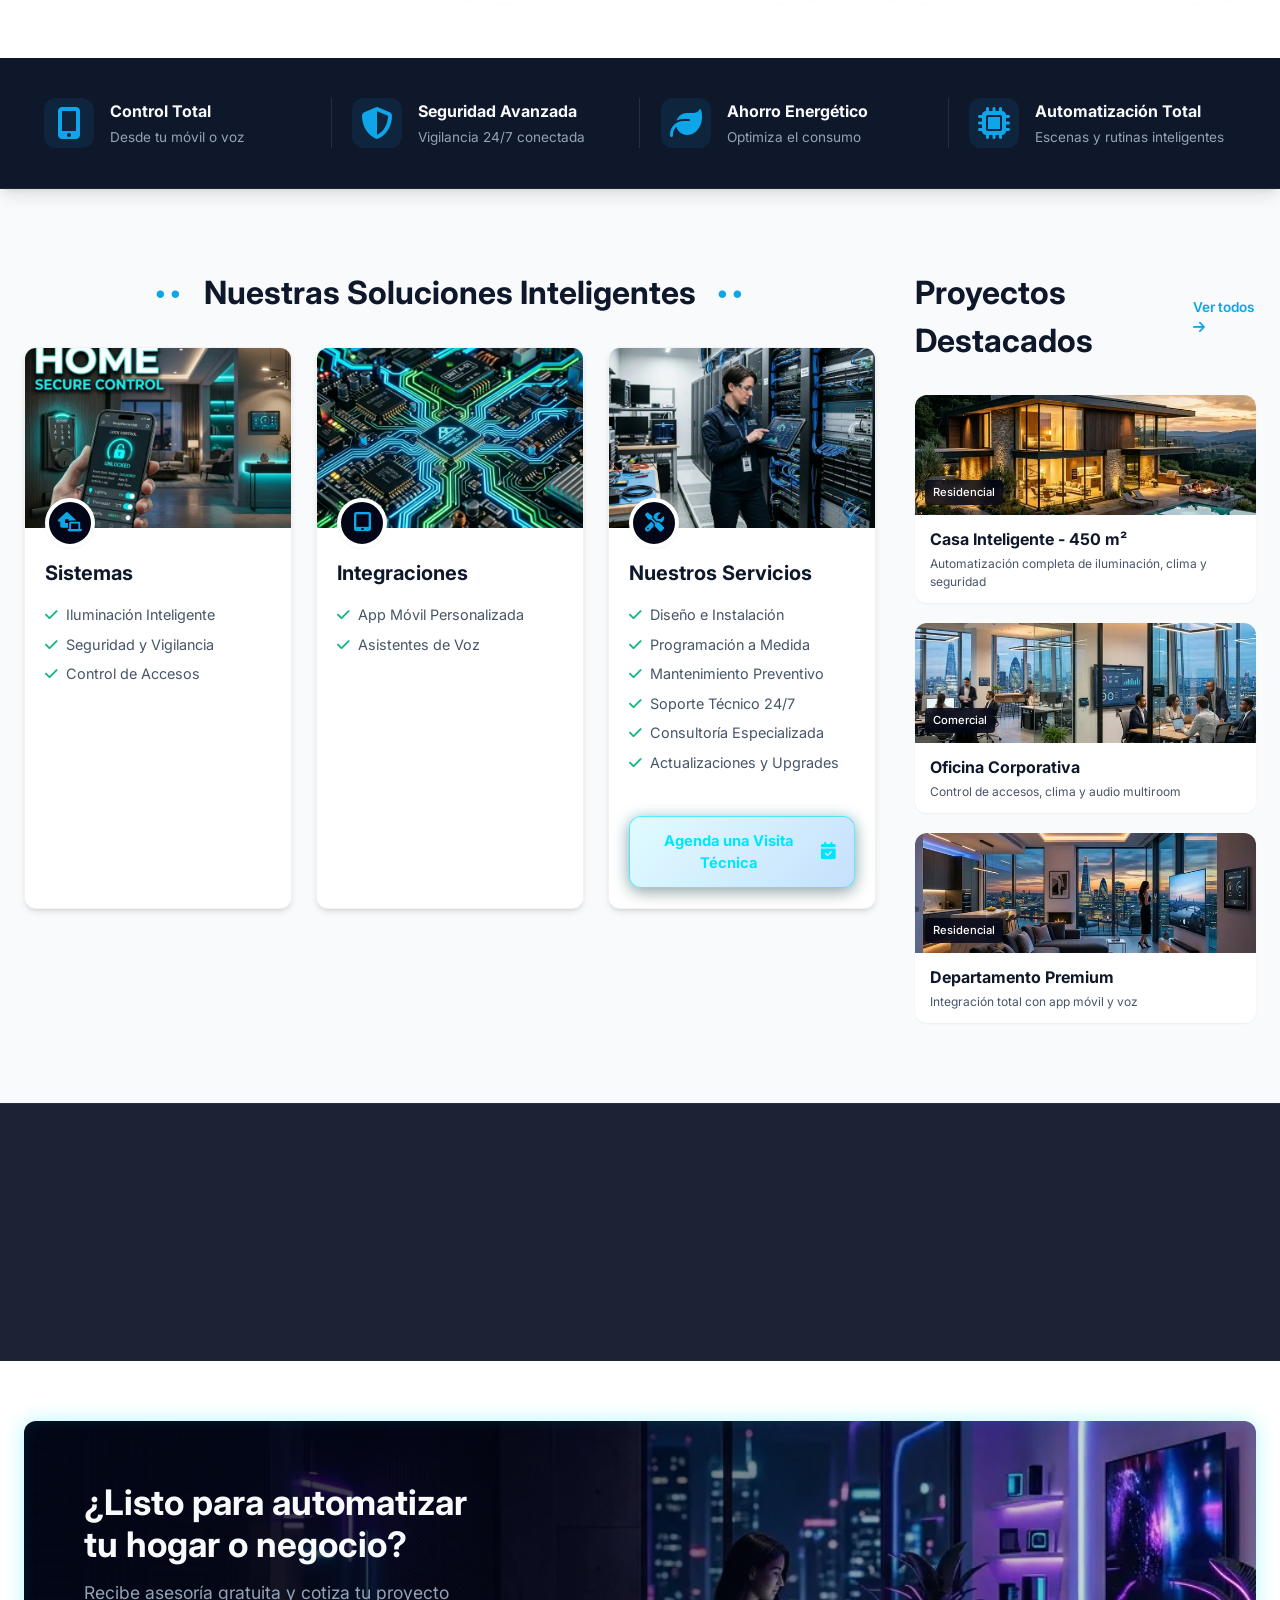
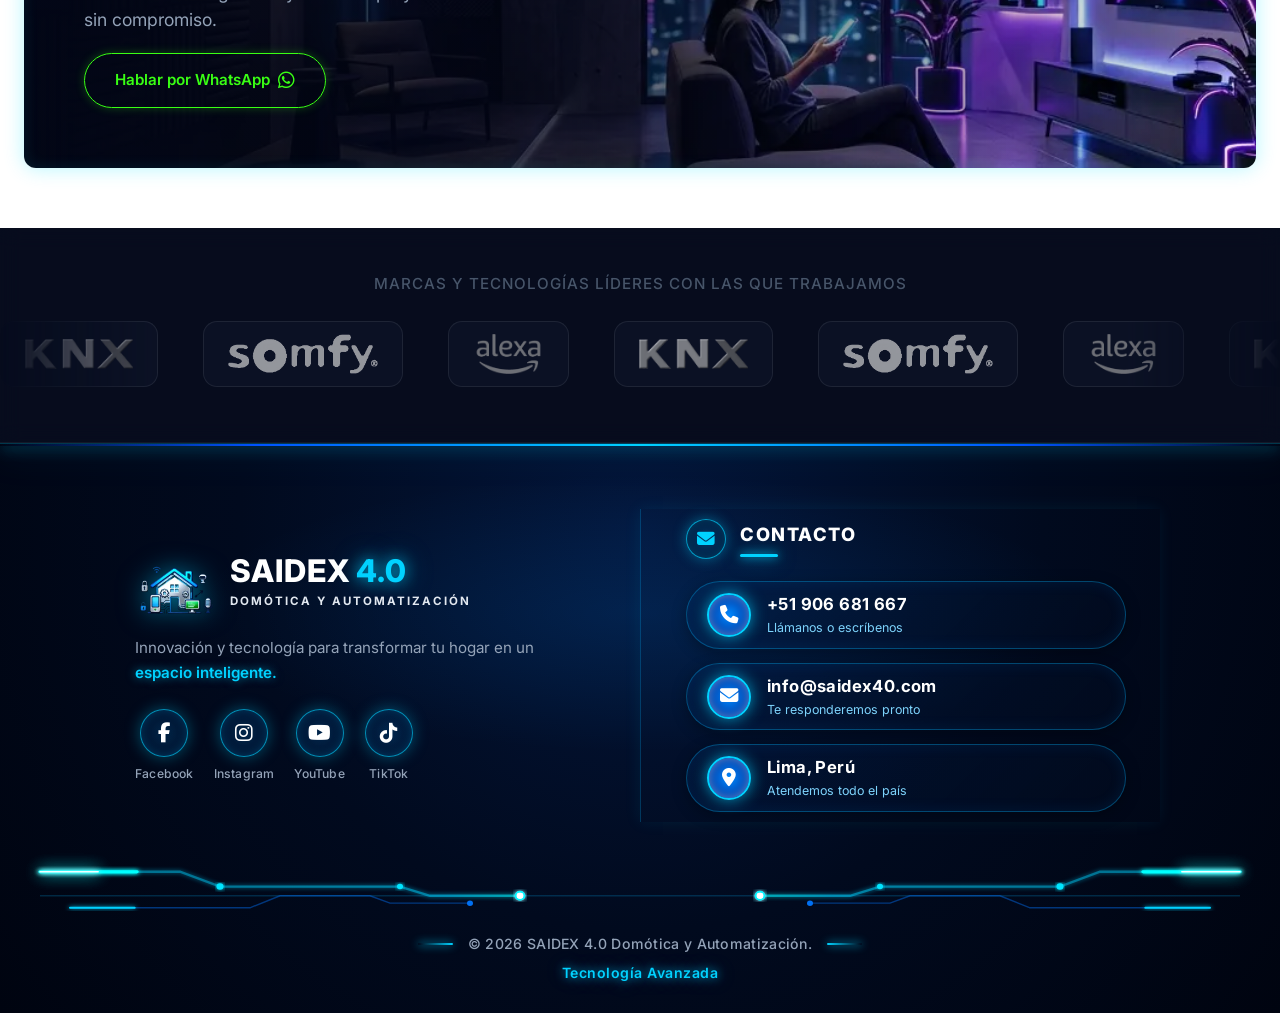
==== commit 5db68ae4: "feat: footer 2 col, preloader 3s, autoplay carrusel 3s con HUD, overlay movil y auditoria integral" ====
--- a/index.html
+++ b/index.html
@@ -284,7 +284,7 @@
                     document.body.classList.add('site-loaded');
                     setTimeout(function () { p.style.display = 'none'; }, 600);
                 }
-            }, 1400);
+            }, 3400);
         })();
     </script>
 
@@ -390,10 +390,24 @@
                 <div class="hero-circular-showcase animate-bounce-in delay-3" id="heroCircularShowcase">
                     <!-- Área Orbital del Carrusel -->
                     <div class="hero-carousel-outer">
-                        <div class="hero-carousel-hud-ring" aria-hidden="true"></div>
+                        <!-- Anillos y Escáner de Radar HUD Sci-Fi -->
+                        <div class="hero-carousel-hud-ring" aria-hidden="true">
+                            <div class="hud-radar-sweep"></div>
+                            <div class="hud-orbit-ring-glow"></div>
+                        </div>
                         <div class="hero-carousel-container" id="heroCarouselContainer">
+                            <!-- Pista Orbital Giratoria de Alta Tecnología -->
+                            <div class="hero-orbit-track-glow" aria-hidden="true"></div>
                             <div class="hero-carousel" id="heroCarousel">
-                                <div class="hero-carousel-center-core" aria-hidden="true"></div>
+                                <!-- Núcleo Reactor Central con Ondas Sonar de Baliza -->
+                                <div class="hero-carousel-center-core" aria-hidden="true">
+                                    <div class="core-sonar-ring wave-1"></div>
+                                    <div class="core-sonar-ring wave-2"></div>
+                                    <div class="core-sonar-ring wave-3"></div>
+                                    <div class="core-crosshair ch-h"></div>
+                                    <div class="core-crosshair ch-v"></div>
+                                    <div class="core-energy-dot"></div>
+                                </div>
                             </div>
                         </div>
                     </div>
@@ -686,6 +700,101 @@
     <footer class="footer" id="contacto">
         <!-- Resplandor de Iluminación Ambiental -->
         <div class="footer-ambient-glow" aria-hidden="true"></div>
+
+        <style>
+            /* 2 Columnas de igual tamaño, centradas en el medio para el pie de página */
+            #contacto .footer-grid-cyber {
+                display: grid;
+                grid-template-columns: 1fr 1fr;
+                gap: 0;
+                max-width: 1040px;
+                margin: 0 auto 35px;
+                align-items: center;
+                justify-content: center;
+                position: relative;
+                z-index: 1;
+            }
+
+            #contacto .footer-col-cyber.col-brand {
+                display: flex;
+                flex-direction: column;
+                align-items: flex-start;
+                justify-content: center;
+                padding: 10px 45px 10px 15px;
+                width: 100%;
+                box-sizing: border-box;
+            }
+
+            #contacto .footer-col-cyber.col-brand .footer-tagline {
+                max-width: 440px;
+                margin-bottom: 24px;
+            }
+
+            #contacto .footer-col-cyber.col-brand .footer-social-row {
+                display: flex;
+                align-items: flex-start;
+                gap: 20px;
+            }
+
+            #contacto .footer-col-cyber.col-contact {
+                display: flex;
+                flex-direction: column;
+                align-items: flex-start;
+                justify-content: center;
+                padding: 10px 15px 10px 45px;
+                border-left: 1px solid rgba(0, 180, 255, 0.25);
+                box-shadow: -1px 0 15px rgba(0, 210, 255, 0.08);
+                width: 100%;
+                box-sizing: border-box;
+            }
+
+            #contacto .footer-contact-block {
+                width: 100%;
+                max-width: 440px;
+            }
+
+            #contacto .contact-pill-card {
+                width: 100%;
+            }
+
+            @media (max-width: 991px) {
+                #contacto .footer-grid-cyber {
+                    grid-template-columns: 1fr;
+                    max-width: 480px;
+                    margin: 0 auto 30px;
+                    gap: 0;
+                }
+
+                #contacto .footer-col-cyber.col-brand {
+                    padding: 0 15px 35px !important;
+                    align-items: center;
+                    text-align: center;
+                }
+
+                #contacto .footer-col-cyber.col-brand .footer-tagline {
+                    text-align: center;
+                    margin: 0 auto 24px;
+                }
+
+                #contacto .footer-col-cyber.col-brand .footer-social-row {
+                    justify-content: center;
+                }
+
+                #contacto .footer-col-cyber.col-contact {
+                    border-left: none !important;
+                    border-top: 1px solid rgba(0, 180, 255, 0.22);
+                    box-shadow: 0 -8px 20px rgba(0, 180, 255, 0.04);
+                    padding: 35px 15px 10px !important;
+                    align-items: center;
+                    text-align: center;
+                }
+
+                #contacto .footer-contact-block {
+                    margin: 0 auto;
+                    align-items: center;
+                }
+            }
+        </style>
 
         <div class="container" style="position: relative; z-index: 2;">
             <div class="footer-grid-cyber">
--- a/css/style.css
+++ b/css/style.css
@@ -1042,10 +1042,18 @@
   }
 
   .hero-overlay-cinematic {
-    background: linear-gradient(to bottom,
-        rgba(2, 6, 23, 0.95) 0%,
-        rgba(2, 6, 23, 0.88) 50%,
-        rgba(2, 6, 23, 0.96) 100%);
+    background:
+      linear-gradient(to right,
+        rgba(2, 6, 23, 0.92) 0%,
+        rgba(2, 6, 23, 0.82) 32%,
+        rgba(2, 6, 23, 0.60) 50%,
+        rgba(2, 6, 23, 0.20) 72%,
+        rgba(2, 6, 23, 0.05) 100%),
+      linear-gradient(to bottom,
+        rgba(2, 6, 23, 0.70) 0%,
+        transparent 22%,
+        transparent 76%,
+        rgba(2, 6, 23, 0.92) 100%);
   }
 
   .hero-container {
--- a/css/hero-carousel.css
+++ b/css/hero-carousel.css
@@ -305,10 +305,11 @@
   width: 580px;
   height: 580px;
   border-radius: 50%;
-  border: 1px solid rgba(0, 229, 255, 0.12);
+  border: 1px solid rgba(0, 229, 255, 0.15);
   pointer-events: none;
   z-index: 1;
-  box-shadow: 0 0 50px rgba(0, 229, 255, 0.05);
+  box-shadow: 0 0 50px rgba(0, 229, 255, 0.08);
+  overflow: hidden;
 }
 
 .hero-carousel-hud-ring::before {
@@ -316,7 +317,8 @@
   position: absolute;
   inset: -18px;
   border-radius: 50%;
-  border: 1px solid rgba(0, 229, 255, 0.15);
+  border: 1px dashed rgba(0, 229, 255, 0.2);
+  animation: hudRingSpinOuter 90s linear infinite;
 }
 
 .hero-carousel-hud-ring::after {
@@ -324,7 +326,35 @@
   position: absolute;
   inset: 22px;
   border-radius: 50%;
-  border: 1px solid rgba(0, 140, 255, 0.18);
+  border: 1px solid rgba(0, 140, 255, 0.2);
+}
+
+/* Escáner de Radar Cónico 360° Sci-Fi */
+.hud-radar-sweep {
+  position: absolute;
+  inset: -2px;
+  border-radius: 50%;
+  background: conic-gradient(from 0deg, transparent 0deg, transparent 270deg, rgba(0, 229, 255, 0.03) 320deg, rgba(0, 229, 255, 0.16) 360deg);
+  animation: hudRadarSweepRotate 6s linear infinite;
+  pointer-events: none;
+}
+
+.hud-orbit-ring-glow {
+  position: absolute;
+  inset: 35px;
+  border-radius: 50%;
+  border: 1px dashed rgba(0, 229, 255, 0.25);
+  animation: hudRingSpinOuter 60s linear infinite reverse;
+}
+
+@keyframes hudRadarSweepRotate {
+  from { transform: rotate(0deg); }
+  to { transform: rotate(360deg); }
+}
+
+@keyframes hudRingSpinOuter {
+  from { transform: rotate(0deg); }
+  to { transform: rotate(360deg); }
 }
 
 /* Contenedor posicionado del carrusel */
@@ -337,67 +367,271 @@
   pointer-events: auto;
 }
 
-/* La pista circular orbital */
+/* Pista Orbital Giratoria de Alta Tecnología */
+.hero-orbit-track-glow {
+  position: absolute;
+  top: 50%;
+  left: 50%;
+  transform: translate(-50%, -50%);
+  width: 520px;
+  height: 520px;
+  border-radius: 50%;
+  border: 2px dashed rgba(0, 229, 255, 0.5);
+  box-shadow: 0 0 35px rgba(0, 229, 255, 0.2), inset 0 0 25px rgba(0, 229, 255, 0.1);
+  animation: hudOrbitTrackRotate 75s linear infinite;
+  pointer-events: none;
+  z-index: 1;
+}
+
+@keyframes hudOrbitTrackRotate {
+  from { transform: translate(-50%, -50%) rotate(0deg); }
+  to { transform: translate(-50%, -50%) rotate(360deg); }
+}
+
+/* La pista circular orbital (coordenadas para las diapositivas) */
 .hero-carousel {
   position: relative;
   width: 520px;
   height: 520px;
-  border: 2px dashed rgba(0, 229, 255, 0.45);
   border-radius: 50%;
   display: flex;
   align-items: center;
   justify-content: center;
-  box-shadow: 0 0 35px rgba(0, 229, 255, 0.18), inset 0 0 30px rgba(0, 229, 255, 0.08);
   transition: box-shadow 0.5s ease;
 }
 
-/* Punto central de pulso del núcleo del carrusel */
+/* Núcleo Reactor Central con Ondas Sonar y Baliza */
 .hero-carousel-center-core {
   position: absolute;
+  width: 24px;
+  height: 24px;
+  border-radius: 50%;
+  display: flex;
+  align-items: center;
+  justify-content: center;
+  pointer-events: none;
+  z-index: 5;
+}
+
+.core-energy-dot {
   width: 14px;
   height: 14px;
   border-radius: 50%;
-  background: #00E5FF;
-  box-shadow: 0 0 20px #00E5FF, 0 0 40px rgba(0, 229, 255, 0.6);
-  pointer-events: none;
-  opacity: 0.6;
+  background: radial-gradient(circle, #FFFFFF 0%, #00E5FF 60%, #0070F3 100%);
+  box-shadow: 0 0 16px #00E5FF, 0 0 32px rgba(0, 229, 255, 0.8), 0 0 50px rgba(0, 112, 243, 0.6);
+  animation: corePulseBreath 2.4s ease-in-out infinite alternate;
+}
+
+@keyframes corePulseBreath {
+  0% { transform: scale(0.85); box-shadow: 0 0 10px #00E5FF, 0 0 20px rgba(0, 229, 255, 0.6); }
+  100% { transform: scale(1.15); box-shadow: 0 0 22px #00FFFF, 0 0 45px rgba(0, 229, 255, 0.95), 0 0 65px rgba(0, 112, 243, 0.7); }
+}
+
+/* Ondas de radar sonar expandiéndose desde el centro */
+.core-sonar-ring {
+  position: absolute;
+  top: 50%;
+  left: 50%;
+  transform: translate(-50%, -50%);
+  border-radius: 50%;
+  border: 1.5px solid rgba(0, 229, 255, 0.65);
+  pointer-events: none;
+  animation: coreSonarPing 3.6s cubic-bezier(0.1, 0.45, 0.35, 1) infinite;
+}
+
+.core-sonar-ring.wave-1 { animation-delay: 0s; }
+.core-sonar-ring.wave-2 { animation-delay: 1.2s; }
+.core-sonar-ring.wave-3 { animation-delay: 2.4s; }
+
+@keyframes coreSonarPing {
+  0% {
+    width: 20px;
+    height: 20px;
+    opacity: 0.95;
+    border-color: rgba(0, 255, 255, 0.95);
+    box-shadow: 0 0 8px rgba(0, 229, 255, 0.8);
+  }
+  50% {
+    opacity: 0.45;
+  }
+  100% {
+    width: 520px;
+    height: 520px;
+    opacity: 0;
+    border-color: rgba(0, 112, 243, 0);
+    box-shadow: 0 0 30px rgba(0, 229, 255, 0);
+  }
+}
+
+.core-crosshair {
+  position: absolute;
+  background: rgba(0, 229, 255, 0.4);
+  pointer-events: none;
+}
+.core-crosshair.ch-h {
+  width: 42px;
+  height: 1px;
+}
+.core-crosshair.ch-v {
+  width: 1px;
+  height: 42px;
 }
 
 /* Cada Diapositiva Circular Orbitando */
 .hero-carousel-slide {
   position: absolute;
   border-radius: 50%;
-  outline: 2px solid rgba(0, 229, 255, 0.7);
-  box-shadow: 0 0 15px rgba(0, 229, 255, 0.4), 0 6px 16px rgba(0, 0, 0, 0.5);
   width: 50px;
   height: 50px;
   background-size: cover;
   background-position: center;
   background-repeat: no-repeat;
   cursor: pointer;
+  border: 1.5px solid rgba(0, 229, 255, 0.8);
+  box-shadow: 0 0 16px rgba(0, 229, 255, 0.5), 0 8px 22px rgba(0, 0, 0, 0.65);
   transition: transform 0.85s cubic-bezier(0.25, 0.1, 0.25, 1),
               opacity 0.45s ease,
-              outline-color 0.35s ease,
-              box-shadow 0.35s ease;
+              border-color 0.35s ease,
+              box-shadow 0.35s ease,
+              filter 0.35s ease;
   will-change: transform, opacity;
   backface-visibility: hidden;
   -webkit-backface-visibility: hidden;
 }
 
-/* Diapositiva Activa (Posición 0 - Mayor escala, relieve y resplandor neón) */
+/* Efecto de lente de cristal y reflejo óptico curvado */
+.hero-carousel-slide::before {
+  content: '';
+  position: absolute;
+  inset: 0;
+  border-radius: 50%;
+  background: linear-gradient(135deg, rgba(255, 255, 255, 0.45) 0%, rgba(255, 255, 255, 0.08) 35%, transparent 60%);
+  pointer-events: none;
+  z-index: 2;
+  transition: opacity 0.3s ease;
+}
+
+/* Sombra interior de profundidad (vignette) */
+.hero-carousel-slide::after {
+  content: '';
+  position: absolute;
+  inset: 0;
+  border-radius: 50%;
+  box-shadow: inset 0 0 12px rgba(0, 10, 30, 0.6);
+  pointer-events: none;
+  z-index: 1;
+}
+
+/* Diapositiva Activa (Posición 0 - Mayor escala, resplandor neón multicapa y retícula HUD) */
 .hero-carousel-slide.active {
-  outline: 3px solid #00E5FF;
-  box-shadow: 0 0 32px rgba(0, 229, 255, 0.85),
-              0 0 65px rgba(0, 81, 255, 0.45),
-              0 14px 35px rgba(0, 0, 0, 0.85);
+  border: 1.8px solid #00FFFF;
+  box-shadow: 0 0 0 1px rgba(0, 255, 255, 0.8),
+              0 0 28px rgba(0, 229, 255, 0.9),
+              0 0 60px rgba(0, 112, 243, 0.6),
+              0 0 95px rgba(0, 229, 255, 0.35),
+              0 18px 45px rgba(0, 0, 0, 0.9);
   z-index: 10;
-}
-
-
+  animation: activeSlideBreath 3s ease-in-out infinite alternate;
+}
+
+@keyframes activeSlideBreath {
+  0% {
+    box-shadow: 0 0 0 1px rgba(0, 255, 255, 0.8),
+                0 0 25px rgba(0, 229, 255, 0.85),
+                0 0 50px rgba(0, 112, 243, 0.5),
+                0 18px 40px rgba(0, 0, 0, 0.9);
+  }
+  100% {
+    box-shadow: 0 0 0 1.5px rgba(0, 255, 255, 1),
+                0 0 38px rgba(0, 255, 255, 1),
+                0 0 75px rgba(0, 180, 255, 0.8),
+                0 0 115px rgba(0, 229, 255, 0.45),
+                0 22px 50px rgba(0, 0, 0, 0.95);
+  }
+}
+
+/* Elementos internos Sci-Fi de la Diapositiva Activa */
+.hero-carousel-slide .slide-hud-reticle,
+.hero-carousel-slide .slide-sonar-ping,
+.hero-carousel-slide .slide-status-badge {
+  display: none;
+}
+
+.hero-carousel-slide.active .slide-hud-reticle {
+  display: block;
+  position: absolute;
+  inset: -6px;
+  border-radius: 50%;
+  border: 1px dashed rgba(0, 255, 255, 0.8);
+  box-shadow: 0 0 8px rgba(0, 229, 255, 0.6);
+  pointer-events: none;
+  animation: reticleRotateSpin 18s linear infinite;
+  z-index: 3;
+}
+
+@keyframes reticleRotateSpin {
+  from { transform: rotate(0deg); }
+  to { transform: rotate(360deg); }
+}
+
+.hero-carousel-slide.active .slide-sonar-ping {
+  display: block;
+  position: absolute;
+  inset: 0;
+  border-radius: 50%;
+  border: 1.2px solid rgba(0, 255, 255, 0.85);
+  pointer-events: none;
+  animation: activeSonarPing 2.5s cubic-bezier(0.1, 0.45, 0.35, 1) infinite;
+  z-index: 1;
+}
+
+@keyframes activeSonarPing {
+  0% { transform: scale(1); opacity: 0.9; box-shadow: 0 0 6px #00E5FF; }
+  100% { transform: scale(1.35); opacity: 0; box-shadow: 0 0 20px rgba(0, 229, 255, 0); }
+}
+
+.hero-carousel-slide.active .slide-status-badge {
+  display: flex;
+  align-items: center;
+  gap: 3px;
+  position: absolute;
+  bottom: -4px;
+  left: 50%;
+  transform: translateX(-50%);
+  background: rgba(2, 12, 34, 0.9);
+  border: 0.8px solid #00E5FF;
+  box-shadow: 0 0 10px rgba(0, 229, 255, 0.6);
+  border-radius: 8px;
+  padding: 1.2px 5px;
+  font-size: 3.8px;
+  font-weight: 700;
+  letter-spacing: 0.6px;
+  color: #FFFFFF;
+  text-transform: uppercase;
+  white-space: nowrap;
+  pointer-events: none;
+  z-index: 5;
+}
+
+.hero-carousel-slide.active .slide-status-badge .badge-dot {
+  width: 2.2px;
+  height: 2.2px;
+  border-radius: 50%;
+  background: #39FF14;
+  box-shadow: 0 0 4px #39FF14;
+  animation: liveBadgeDotBlink 1.4s ease-in-out infinite;
+}
+
+@keyframes liveBadgeDotBlink {
+  0%, 100% { opacity: 1; }
+  50% { opacity: 0.25; }
+}
+
+/* Hover en Diapositivas Inactivas */
 .hero-carousel-slide:hover:not(.active) {
-  outline-color: #38BDF8;
-  box-shadow: 0 0 24px rgba(0, 229, 255, 0.6), 0 8px 20px rgba(0, 0, 0, 0.6);
-  filter: brightness(1.15);
+  border-color: #00FFFF;
+  box-shadow: 0 0 24px rgba(0, 229, 255, 0.85), 0 0 45px rgba(0, 112, 243, 0.55), 0 10px 24px rgba(0, 0, 0, 0.7);
+  filter: brightness(1.2) contrast(1.06);
 }
 
 /* ==========================================================================
@@ -509,6 +743,21 @@
 @media (max-width: 992px) {
   .hero-circular-showcase {
     display: none !important;
+  }
+
+  .hero-overlay-cinematic {
+    background:
+      linear-gradient(to right,
+        rgba(2, 6, 23, 0.92) 0%,
+        rgba(2, 6, 23, 0.82) 32%,
+        rgba(2, 6, 23, 0.60) 50%,
+        rgba(2, 6, 23, 0.20) 72%,
+        rgba(2, 6, 23, 0.05) 100%),
+      linear-gradient(to bottom,
+        rgba(2, 6, 23, 0.70) 0%,
+        transparent 22%,
+        transparent 76%,
+        rgba(2, 6, 23, 0.92) 100%) !important;
   }
 
   .hero-container {
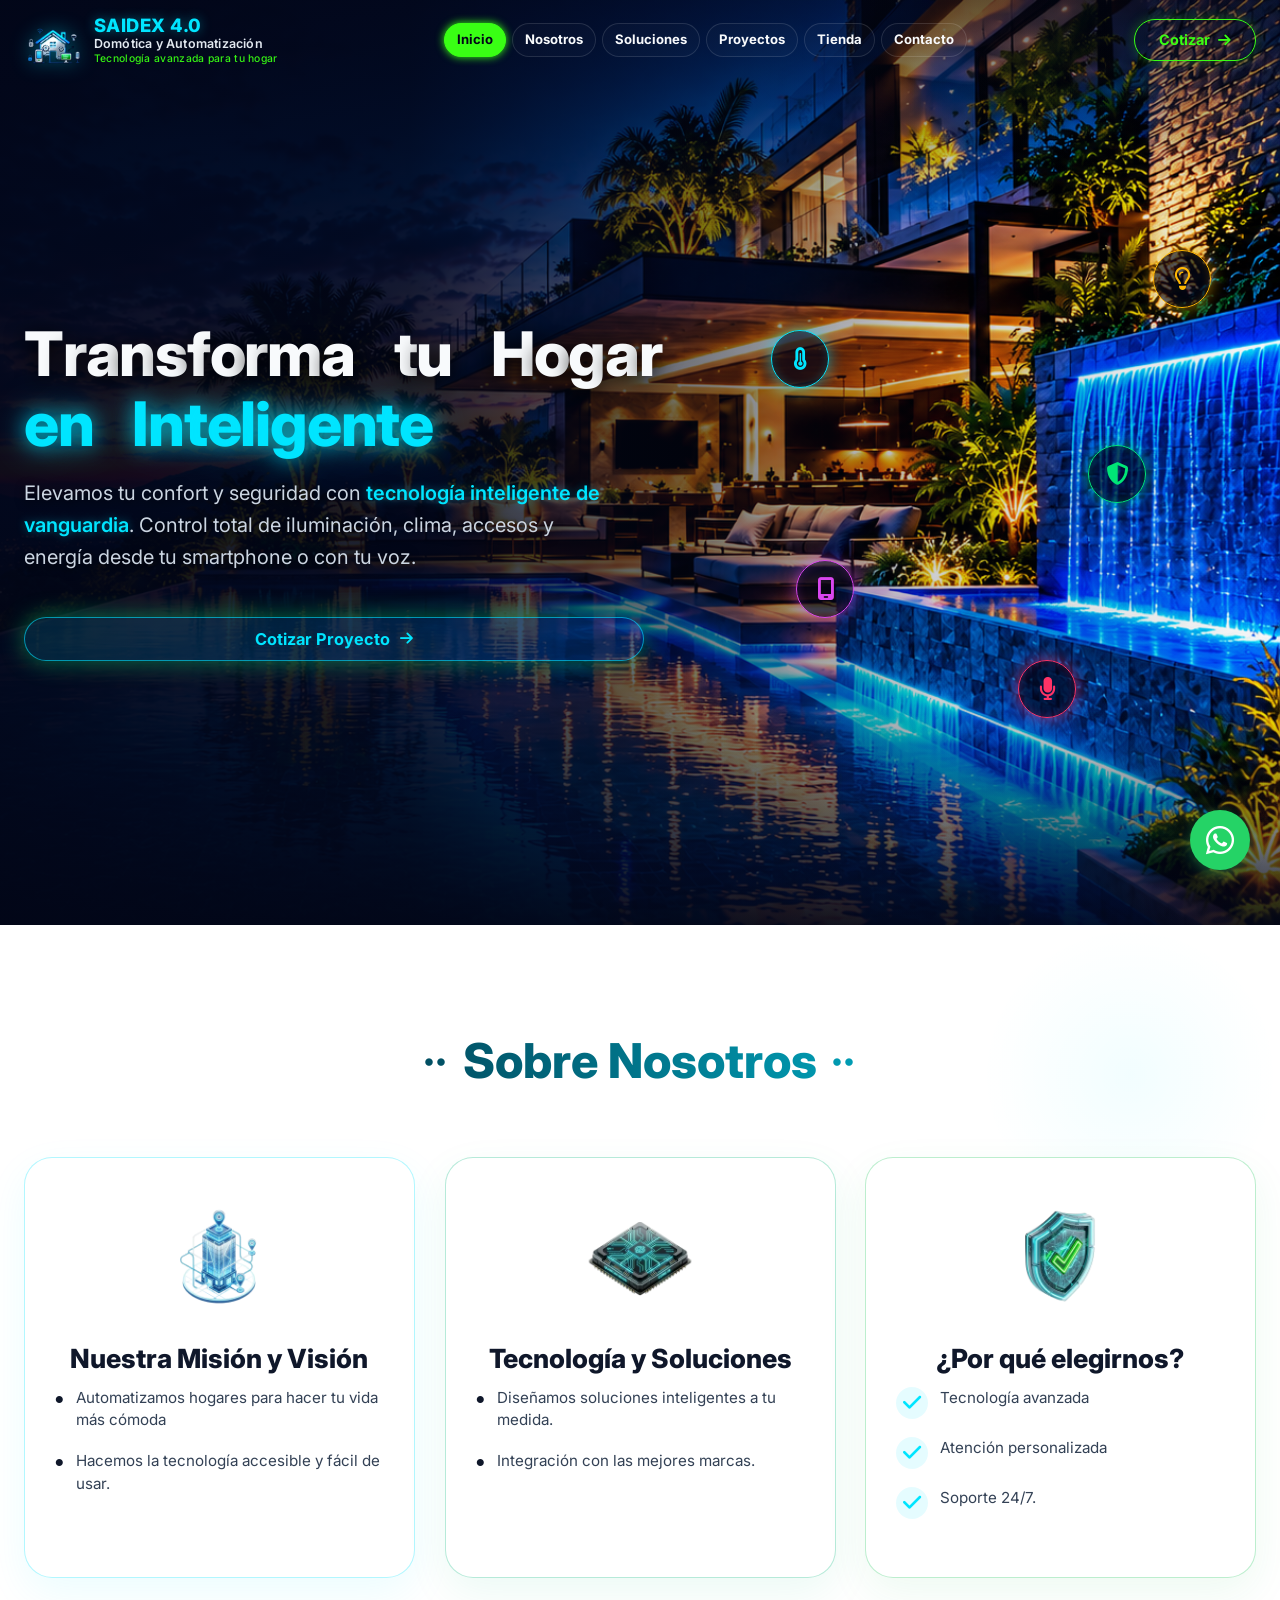
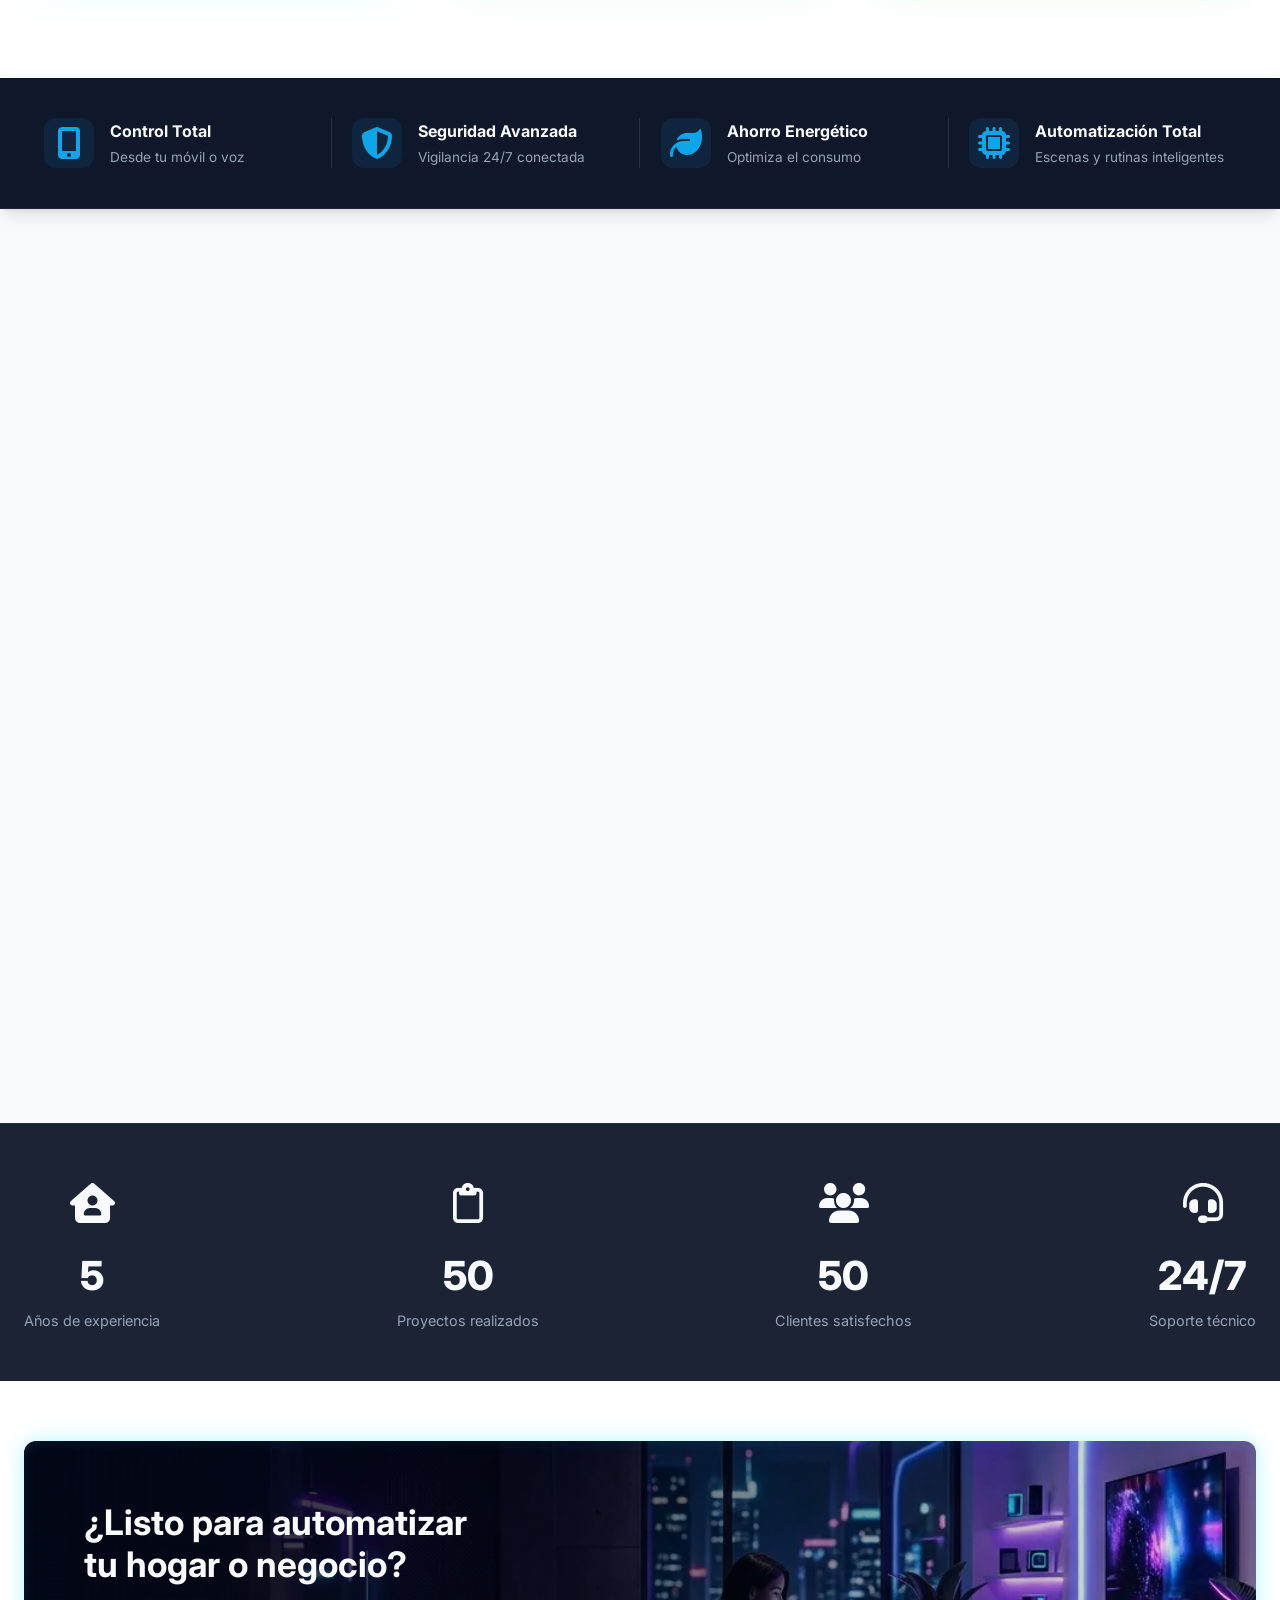
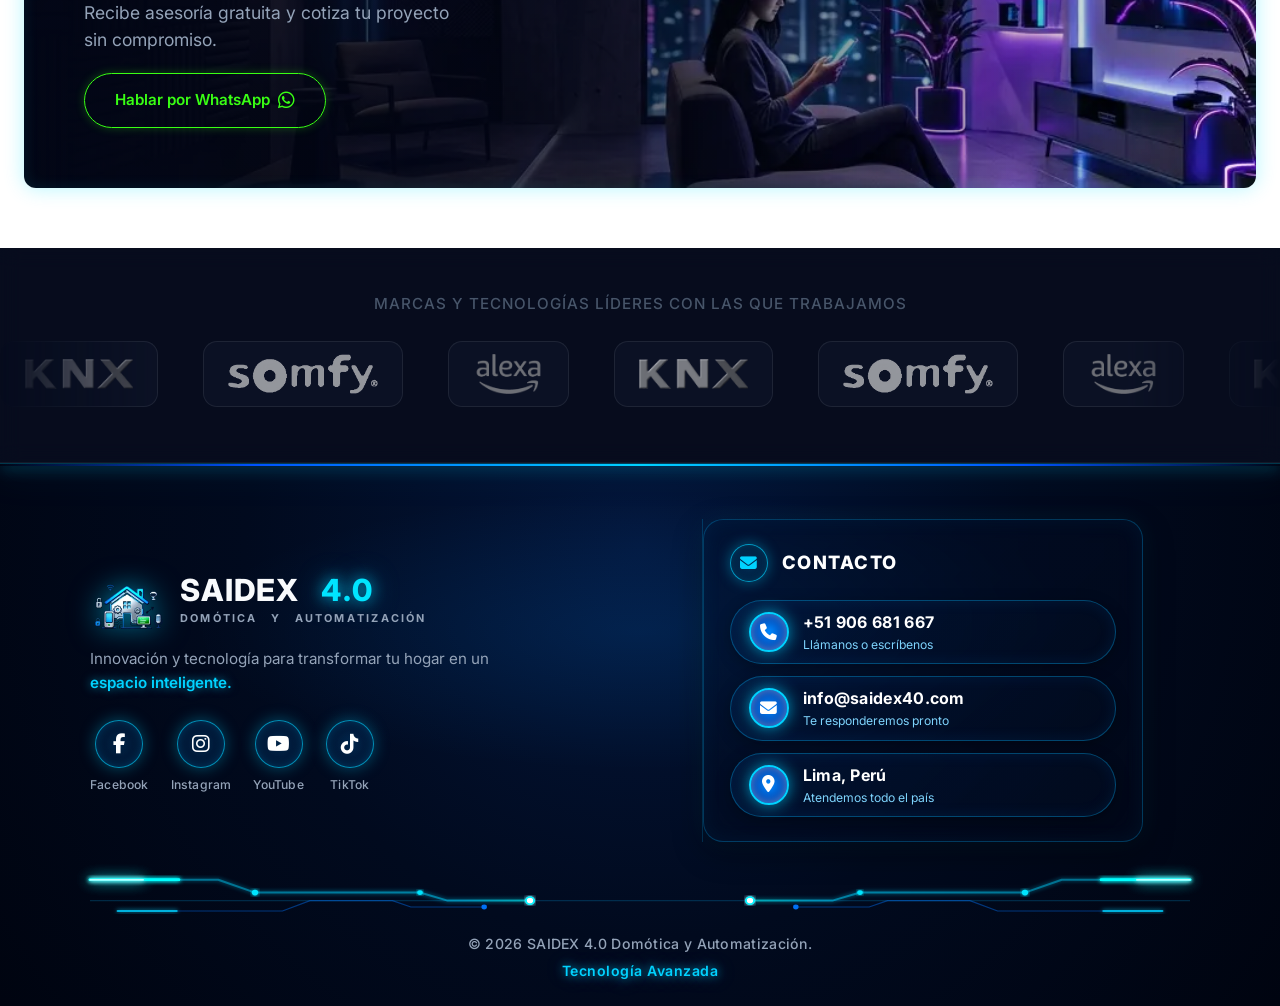
==== commit 66ba1c7f: "feat: footer 2 col cyber, circuitos fluidos preloader, titulo electrico y optimizacion responsive un" ====
--- a/index.html
+++ b/index.html
@@ -15,7 +15,6 @@
     <!-- Estilos CSS Personalizados -->
     <link rel="stylesheet" href="css/style.css?v=5.1">
     <link rel="stylesheet" href="css/electric-effect.css?v=5.1">
-    <link rel="stylesheet" href="css/hero-carousel.css?v=5.1">
     <!-- Metadatos de Seguridad -->
     <meta http-equiv="X-Content-Type-Options" content="nosniff">
     <meta name="referrer" content="strict-origin-when-cross-origin">
@@ -31,23 +30,29 @@
         <defs>
             <filter id="turbulent-1" color-interpolation-filters="sRGB" x="-25%" y="-25%" width="150%" height="150%">
                 <feTurbulence type="fractalNoise" baseFrequency="0.04 0.08" numOctaves="2" result="noise" seed="1">
-                    <animate attributeName="seed" values="1; 17; 39; 68; 91; 114; 42; 83; 1" dur="0.4s" repeatCount="indefinite" />
+                    <animate attributeName="seed" values="1; 17; 39; 68; 91; 114; 42; 83; 1" dur="0.4s"
+                        repeatCount="indefinite" />
                 </feTurbulence>
-                <feDisplacementMap in="SourceGraphic" in2="noise" scale="22" xChannelSelector="R" yChannelSelector="G" />
+                <feDisplacementMap in="SourceGraphic" in2="noise" scale="22" xChannelSelector="R"
+                    yChannelSelector="G" />
             </filter>
 
             <filter id="turbulent-2" color-interpolation-filters="sRGB" x="-25%" y="-25%" width="150%" height="150%">
                 <feTurbulence type="fractalNoise" baseFrequency="0.045 0.085" numOctaves="2" result="noise" seed="3">
-                    <animate attributeName="seed" values="3; 22; 47; 75; 98; 121; 35; 89; 3" dur="0.36s" repeatCount="indefinite" />
+                    <animate attributeName="seed" values="3; 22; 47; 75; 98; 121; 35; 89; 3" dur="0.36s"
+                        repeatCount="indefinite" />
                 </feTurbulence>
-                <feDisplacementMap in="SourceGraphic" in2="noise" scale="24" xChannelSelector="R" yChannelSelector="G" />
+                <feDisplacementMap in="SourceGraphic" in2="noise" scale="24" xChannelSelector="R"
+                    yChannelSelector="G" />
             </filter>
 
             <filter id="turbulent-3" color-interpolation-filters="sRGB" x="-25%" y="-25%" width="150%" height="150%">
                 <feTurbulence type="fractalNoise" baseFrequency="0.042 0.078" numOctaves="2" result="noise" seed="5">
-                    <animate attributeName="seed" values="5; 19; 44; 63; 86; 109; 31; 77; 5" dur="0.38s" repeatCount="indefinite" />
+                    <animate attributeName="seed" values="5; 19; 44; 63; 86; 109; 31; 77; 5" dur="0.38s"
+                        repeatCount="indefinite" />
                 </feTurbulence>
-                <feDisplacementMap in="SourceGraphic" in2="noise" scale="22" xChannelSelector="R" yChannelSelector="G" />
+                <feDisplacementMap in="SourceGraphic" in2="noise" scale="22" xChannelSelector="R"
+                    yChannelSelector="G" />
             </filter>
         </defs>
     </svg>
@@ -60,7 +65,7 @@
             <div class="preloader-core-glow"></div>
         </div>
 
-        <!-- Trazos de Circuitos Izquierdos -->
+        <!-- Trazos de Circuitos Izquierdos con Animación de Haces de Fluido Eléctrico en Bucle -->
         <div class="cyber-circuits cyber-circuits-left" aria-hidden="true">
             <svg viewBox="0 0 320 500" class="circuit-svg" preserveAspectRatio="none">
                 <defs>
@@ -77,24 +82,53 @@
                         </feMerge>
                     </filter>
                 </defs>
-                <path d="M0,120 L90,120 L150,180 L280,180" fill="none" stroke="url(#circGradL)" stroke-width="2"
+                <!-- Trazos Base -->
+                <path class="circuit-trace-base" d="M0,120 L90,120 L150,180 L280,180" fill="none" stroke="url(#circGradL)" stroke-width="2"
                     filter="url(#circGlowL)" />
-                <path d="M0,150 L70,150 L120,200 L250,200" fill="none" stroke="#0070f3" stroke-width="1.5"
+                <path class="circuit-trace-base" d="M0,150 L70,150 L120,200 L250,200" fill="none" stroke="#0070f3" stroke-width="1.5"
                     stroke-opacity="0.6" />
-                <path d="M0,250 L120,250 L180,250 L240,250" fill="none" stroke="url(#circGradL)" stroke-width="2.5"
+                <path class="circuit-trace-base" d="M0,250 L120,250 L180,250 L240,250" fill="none" stroke="url(#circGradL)" stroke-width="2.5"
                     filter="url(#circGlowL)" />
-                <path d="M0,380 L90,380 L150,320 L280,320" fill="none" stroke="url(#circGradL)" stroke-width="2"
+                <path class="circuit-trace-base" d="M0,380 L90,380 L150,320 L280,320" fill="none" stroke="url(#circGradL)" stroke-width="2"
                     filter="url(#circGlowL)" />
-                <path d="M0,350 L70,350 L120,300 L250,300" fill="none" stroke="#0070f3" stroke-width="1.5"
+                <path class="circuit-trace-base" d="M0,350 L70,350 L120,300 L250,300" fill="none" stroke="#0070f3" stroke-width="1.5"
                     stroke-opacity="0.6" />
-                <circle cx="280" cy="180" r="4.5" fill="#00e5ff" filter="url(#circGlowL)" />
-                <circle cx="240" cy="250" r="5.5" fill="#39ff14" filter="url(#circGlowL)" />
-                <circle cx="280" cy="320" r="4.5" fill="#00e5ff" filter="url(#circGlowL)" />
+
+                <!-- Haz de pulso fluido que viaja de un punto a otro en bucle (Superior) -->
+                <path class="circuit-pulse-beam" d="M0,120 L90,120 L150,180 L280,180" fill="none" stroke="#00ffff" stroke-width="2.5" filter="url(#circGlowL)" pathLength="1000" />
+                <path class="circuit-pulse-core" d="M0,120 L90,120 L150,180 L280,180" fill="none" pathLength="1000" />
+
+                <!-- Haz de pulso secundario con retraso continuo (Superior intermedio) -->
+                <path class="circuit-pulse-sub" d="M0,150 L70,150 L120,200 L250,200" fill="none" stroke="#00d2ff" stroke-width="2" filter="url(#circGlowL)" pathLength="1000" />
+
+                <!-- Haz central verde neón que recorre directo al nodo (Medio) -->
+                <path class="circuit-pulse-beam beam-delay" d="M0,250 L120,250 L180,250 L240,250" fill="none" stroke="#39ff14" stroke-width="3" filter="url(#circGlowL)" pathLength="1000" />
+                <path class="circuit-pulse-core beam-delay" d="M0,250 L120,250 L180,250 L240,250" fill="none" pathLength="1000" />
+
+                <!-- Haz de pulso inferior cian (Inferior) -->
+                <path class="circuit-pulse-beam" d="M0,380 L90,380 L150,320 L280,320" fill="none" stroke="#00ffff" stroke-width="2.5" filter="url(#circGlowL)" pathLength="1000" />
+                <path class="circuit-pulse-core" d="M0,380 L90,380 L150,320 L280,320" fill="none" pathLength="1000" />
+                <path class="circuit-pulse-sub beam-delay" d="M0,350 L70,350 L120,300 L250,300" fill="none" stroke="#00d2ff" stroke-width="2" filter="url(#circGlowL)" pathLength="1000" />
+
+                <!-- Nodos terminales pulsantes con halos de energía expansivos -->
+                <circle class="circuit-node-terminal" cx="280" cy="180" r="4.5" fill="#ffffff" stroke="#00e5ff" stroke-width="2" filter="url(#circGlowL)" />
+                <circle class="circuit-node-halo" cx="280" cy="180" r="4.5" fill="none" stroke="#00ffff" />
+
+                <circle class="circuit-node-terminal" cx="250" cy="200" r="3.5" fill="#ffffff" stroke="#0070f3" stroke-width="1.5" />
+
+                <circle class="circuit-node-terminal" cx="240" cy="250" r="5.5" fill="#ffffff" stroke="#39ff14" stroke-width="2" filter="url(#circGlowL)" />
+                <circle class="circuit-node-halo" cx="240" cy="250" r="5.5" fill="none" stroke="#39ff14" />
+
+                <circle class="circuit-node-terminal" cx="280" cy="320" r="4.5" fill="#ffffff" stroke="#00e5ff" stroke-width="2" filter="url(#circGlowL)" />
+                <circle class="circuit-node-halo" cx="280" cy="320" r="4.5" fill="none" stroke="#00ffff" />
+
+                <circle class="circuit-node-terminal" cx="250" cy="300" r="3.5" fill="#ffffff" stroke="#0070f3" stroke-width="1.5" />
+
                 <rect x="180" y="247" width="18" height="6" fill="#00e5ff" rx="3" class="circuit-pulse-chip" />
             </svg>
         </div>
 
-        <!-- Trazos de Circuitos Derechos -->
+        <!-- Trazos de Circuitos Derechos con Animación de Haces de Fluido Eléctrico en Bucle -->
         <div class="cyber-circuits cyber-circuits-right" aria-hidden="true">
             <svg viewBox="0 0 320 500" class="circuit-svg" preserveAspectRatio="none">
                 <defs>
@@ -103,20 +137,56 @@
                         <stop offset="60%" stop-color="#00e5ff" stop-opacity="0.8" />
                         <stop offset="100%" stop-color="#00e5ff" stop-opacity="1" />
                     </linearGradient>
+                    <filter id="circGlowR">
+                        <feGaussianBlur stdDeviation="3" result="coloredBlur" />
+                        <feMerge>
+                            <feMergeNode in="coloredBlur" />
+                            <feMergeNode in="SourceGraphic" />
+                        </feMerge>
+                    </filter>
                 </defs>
-                <path d="M320,120 L230,120 L170,180 L40,180" fill="none" stroke="url(#circGradR)" stroke-width="2"
-                    filter="url(#circGlowL)" />
-                <path d="M320,150 L250,150 L200,200 L70,200" fill="none" stroke="#0070f3" stroke-width="1.5"
+                <!-- Trazos Base -->
+                <path class="circuit-trace-base" d="M320,120 L230,120 L170,180 L40,180" fill="none" stroke="url(#circGradR)" stroke-width="2"
+                    filter="url(#circGlowR)" />
+                <path class="circuit-trace-base" d="M320,150 L250,150 L200,200 L70,200" fill="none" stroke="#0070f3" stroke-width="1.5"
                     stroke-opacity="0.6" />
-                <path d="M320,250 L200,250 L140,250 L80,250" fill="none" stroke="url(#circGradR)" stroke-width="2.5"
-                    filter="url(#circGlowL)" />
-                <path d="M320,380 L230,380 L170,320 L40,320" fill="none" stroke="url(#circGradR)" stroke-width="2"
-                    filter="url(#circGlowL)" />
-                <path d="M320,350 L250,350 L200,300 L70,300" fill="none" stroke="#0070f3" stroke-width="1.5"
+                <path class="circuit-trace-base" d="M320,250 L200,250 L140,250 L80,250" fill="none" stroke="url(#circGradR)" stroke-width="2.5"
+                    filter="url(#circGlowR)" />
+                <path class="circuit-trace-base" d="M320,380 L230,380 L170,320 L40,320" fill="none" stroke="url(#circGradR)" stroke-width="2"
+                    filter="url(#circGlowR)" />
+                <path class="circuit-trace-base" d="M320,350 L250,350 L200,300 L70,300" fill="none" stroke="#0070f3" stroke-width="1.5"
                     stroke-opacity="0.6" />
-                <circle cx="40" cy="180" r="4.5" fill="#00e5ff" filter="url(#circGlowL)" />
-                <circle cx="80" cy="250" r="5.5" fill="#39ff14" filter="url(#circGlowL)" />
-                <circle cx="40" cy="320" r="4.5" fill="#00e5ff" filter="url(#circGlowL)" />
+
+                <!-- Haz de pulso fluido que viaja de un punto a otro en bucle (Superior) -->
+                <path class="circuit-pulse-beam" d="M320,120 L230,120 L170,180 L40,180" fill="none" stroke="#00ffff" stroke-width="2.5" filter="url(#circGlowR)" pathLength="1000" />
+                <path class="circuit-pulse-core" d="M320,120 L230,120 L170,180 L40,180" fill="none" pathLength="1000" />
+
+                <!-- Haz de pulso secundario con retraso continuo (Superior intermedio) -->
+                <path class="circuit-pulse-sub" d="M320,150 L250,150 L200,200 L70,200" fill="none" stroke="#00d2ff" stroke-width="2" filter="url(#circGlowR)" pathLength="1000" />
+
+                <!-- Haz central verde neón que recorre directo al nodo (Medio) -->
+                <path class="circuit-pulse-beam beam-delay" d="M320,250 L200,250 L140,250 L80,250" fill="none" stroke="#39ff14" stroke-width="3" filter="url(#circGlowR)" pathLength="1000" />
+                <path class="circuit-pulse-core beam-delay" d="M320,250 L200,250 L140,250 L80,250" fill="none" pathLength="1000" />
+
+                <!-- Haz de pulso inferior cian (Inferior) -->
+                <path class="circuit-pulse-beam" d="M320,380 L230,380 L170,320 L40,320" fill="none" stroke="#00ffff" stroke-width="2.5" filter="url(#circGlowR)" pathLength="1000" />
+                <path class="circuit-pulse-core" d="M320,380 L230,380 L170,320 L40,320" fill="none" pathLength="1000" />
+                <path class="circuit-pulse-sub beam-delay" d="M320,350 L250,350 L200,300 L70,300" fill="none" stroke="#00d2ff" stroke-width="2" filter="url(#circGlowR)" pathLength="1000" />
+
+                <!-- Nodos terminales pulsantes con halos de energía expansivos -->
+                <circle class="circuit-node-terminal" cx="40" cy="180" r="4.5" fill="#ffffff" stroke="#00e5ff" stroke-width="2" filter="url(#circGlowR)" />
+                <circle class="circuit-node-halo" cx="40" cy="180" r="4.5" fill="none" stroke="#00ffff" />
+
+                <circle class="circuit-node-terminal" cx="70" cy="200" r="3.5" fill="#ffffff" stroke="#0070f3" stroke-width="1.5" />
+
+                <circle class="circuit-node-terminal" cx="80" cy="250" r="5.5" fill="#ffffff" stroke="#39ff14" stroke-width="2" filter="url(#circGlowR)" />
+                <circle class="circuit-node-halo" cx="80" cy="250" r="5.5" fill="none" stroke="#39ff14" />
+
+                <circle class="circuit-node-terminal" cx="40" cy="320" r="4.5" fill="#ffffff" stroke="#00e5ff" stroke-width="2" filter="url(#circGlowR)" />
+                <circle class="circuit-node-halo" cx="40" cy="320" r="4.5" fill="none" stroke="#00ffff" />
+
+                <circle class="circuit-node-terminal" cx="70" cy="300" r="3.5" fill="#ffffff" stroke="#0070f3" stroke-width="1.5" />
+
                 <rect x="122" y="247" width="18" height="6" fill="#00e5ff" rx="3" class="circuit-pulse-chip" />
             </svg>
         </div>
@@ -135,9 +205,15 @@
                 </div>
             </div>
 
-            <!-- Tipografía de la Marca -->
+            <!-- Tipografía de la Marca con Animación Eléctrica Letra por Letra en Bucle (Efecto Hero Title) -->
             <div class="cyber-brand-block">
-                <h1 class="cyber-brand-title">SAIDEX <span class="cyber-neon-cyan">4.0</span></h1>
+                <h1 class="cyber-brand-title hero-electric-title" aria-label="SAIDEX 4.0">
+                    <span class="electric-row row-1" aria-hidden="true">
+                        <span class="elec-char" style="--c-idx: 0">S</span><span class="elec-char" style="--c-idx: 1">A</span><span class="elec-char" style="--c-idx: 2">I</span><span class="elec-char" style="--c-idx: 3">D</span><span class="elec-char" style="--c-idx: 4">E</span><span class="elec-char" style="--c-idx: 5">X</span>
+                        <span class="elec-space">&nbsp;</span>
+                        <span class="cyber-neon-cyan text-neon-cyan"><span class="elec-char" style="--c-idx: 6">4</span><span class="elec-char" style="--c-idx: 7">.</span><span class="elec-char" style="--c-idx: 8">0</span></span>
+                    </span>
+                </h1>
                 <p class="cyber-brand-tagline">DOMÓTICA &nbsp;&bull;&nbsp; AUTOMATIZACIÓN &nbsp;&bull;&nbsp; TECNOLOGÍA
                 </p>
             </div>
@@ -333,81 +409,128 @@
 
     <main>
         <!-- Sección Principal (Hero) -->
-        <section class="hero" id="inicio">
-            <!-- Capas de Diapositivas de Fondo Dinámico -->
-            <div class="hero-bg-slideshow" id="heroBgSlideshow">
-                <div class="hero-bg-slide active" id="heroBgLayerA" style="background-image: url('assets/hero 1.webp');">
-                </div>
-                <div class="hero-bg-slide" id="heroBgLayerB"></div>
-            </div>
-
+        <section class="hero" id="inicio"
+            style="background-image: url('assets/Villa%20tropical%20al%20anochecer%20con%20piscina%20infinita.png');">
             <!-- Capa de Degradado Oscuro Cinemático de Fondo -->
             <div class="hero-overlay-cinematic" aria-hidden="true"></div>
-
 
             <div class="container hero-container">
                 <!-- Columna de Contenido Izquierda -->
                 <div class="hero-content">
 
-                    <!-- Escenario Dinámico con Animación Circular de Textos del Hero -->
-                    <div class="hero-circular-text-stage" id="heroCircularTextStage">
-
-                        <!-- Título Principal Dinámico (Efecto Circular - Cambia en cada una de las 8 diapositivas) -->
-                        <h1 class="hero-title hero-dynamic-title animate-circular-target" id="heroDynamicTitle">
-                            Transforma tu Hogar <br><span class="text-neon-cyan">en Inteligente</span>
-                        </h1>
-
-                        <!-- Subtítulo / Descripción Dinámica (Efecto Circular - Adaptado exactamente a cada imagen) -->
-                        <p class="hero-subtitle hero-dynamic-desc animate-circular-target" id="heroDynamicDesc">
-                            Domótica y automatización de última generación. Controla iluminación biodinámica,
-                            climatización y confort con tecnología intuitiva.
-                        </p>
-
-                        <!-- Píldoras / Especificaciones Rápidas de la Solución Activa -->
-                        <div class="hero-dynamic-pills animate-circular-target" id="heroDynamicPills">
-                            <span class="hero-spec-pill"><i class="fa-solid fa-lightbulb"></i> Iluminación
-                                Biodinámica</span>
-                            <span class="hero-spec-pill"><i class="fa-solid fa-temperature-half"></i> Clima 21°C
-                                Inteligente</span>
-                            <span class="hero-spec-pill"><i class="fa-solid fa-microchip"></i> Panel Holográfico</span>
-                        </div>
-
-                    </div>
-
-                    <!-- Controles de Flecha para Rotación Circular e Indicadores (Debajo y Centrados) -->
-                    <div class="hero-carousel-controls" aria-label="Controles del carrusel circular">
-                        <button class="hero-carousel-arrow left" id="heroArrowLeft" aria-label="Sistema anterior">
-                            <i class="fa-solid fa-chevron-left"></i>
-                        </button>
-                        <div class="hero-carousel-indicators" id="heroIndicators"></div>
-                        <button class="hero-carousel-arrow right" id="heroArrowRight" aria-label="Sistema siguiente">
-                            <i class="fa-solid fa-chevron-right"></i>
-                        </button>
-                    </div>
-                </div>
-
-                <!-- Showcase Circular Orbital del Hero (Lado Derecho) -->
-                <div class="hero-circular-showcase animate-bounce-in delay-3" id="heroCircularShowcase">
-                    <!-- Área Orbital del Carrusel -->
-                    <div class="hero-carousel-outer">
-                        <!-- Anillos y Escáner de Radar HUD Sci-Fi -->
-                        <div class="hero-carousel-hud-ring" aria-hidden="true">
-                            <div class="hud-radar-sweep"></div>
-                            <div class="hud-orbit-ring-glow"></div>
-                        </div>
-                        <div class="hero-carousel-container" id="heroCarouselContainer">
-                            <!-- Pista Orbital Giratoria de Alta Tecnología -->
-                            <div class="hero-orbit-track-glow" aria-hidden="true"></div>
-                            <div class="hero-carousel" id="heroCarousel">
-                                <!-- Núcleo Reactor Central con Ondas Sonar de Baliza -->
-                                <div class="hero-carousel-center-core" aria-hidden="true">
-                                    <div class="core-sonar-ring wave-1"></div>
-                                    <div class="core-sonar-ring wave-2"></div>
-                                    <div class="core-sonar-ring wave-3"></div>
-                                    <div class="core-crosshair ch-h"></div>
-                                    <div class="core-crosshair ch-v"></div>
-                                    <div class="core-energy-dot"></div>
-                                </div>
+                    <!-- Título con Corriente Eléctrica en Bucle Continuo -->
+                    <h1 class="hero-title hero-electric-title hero-bounce-item item-1"
+                        aria-label="Transforma tu Hogar en Inteligente">
+                        <span class="electric-row row-1" aria-hidden="true">
+                            <span class="elec-char" style="--c-idx: 0">T</span><span class="elec-char"
+                                style="--c-idx: 1">r</span><span class="elec-char" style="--c-idx: 2">a</span><span
+                                class="elec-char" style="--c-idx: 3">n</span><span class="elec-char"
+                                style="--c-idx: 4">s</span><span class="elec-char" style="--c-idx: 5">f</span><span
+                                class="elec-char" style="--c-idx: 6">o</span><span class="elec-char"
+                                style="--c-idx: 7">r</span><span class="elec-char" style="--c-idx: 8">m</span><span
+                                class="elec-char" style="--c-idx: 9">a</span>
+                            <span class="elec-space">&nbsp;</span>
+                            <span class="elec-char" style="--c-idx: 10">t</span><span class="elec-char"
+                                style="--c-idx: 11">u</span>
+                            <span class="elec-space">&nbsp;</span>
+                            <span class="elec-char" style="--c-idx: 12">H</span><span class="elec-char"
+                                style="--c-idx: 13">o</span><span class="elec-char" style="--c-idx: 14">g</span><span
+                                class="elec-char" style="--c-idx: 15">a</span><span class="elec-char"
+                                style="--c-idx: 16">r</span>
+                        </span>
+                        <br>
+                        <span class="electric-row row-2 text-neon-cyan" aria-hidden="true">
+                            <span class="elec-char" style="--c-idx: 17">e</span><span class="elec-char"
+                                style="--c-idx: 18">n</span>
+                            <span class="elec-space">&nbsp;</span>
+                            <span class="elec-char" style="--c-idx: 19">I</span><span class="elec-char"
+                                style="--c-idx: 20">n</span><span class="elec-char" style="--c-idx: 21">t</span><span
+                                class="elec-char" style="--c-idx: 22">e</span><span class="elec-char"
+                                style="--c-idx: 23">l</span><span class="elec-char" style="--c-idx: 24">i</span><span
+                                class="elec-char" style="--c-idx: 25">g</span><span class="elec-char"
+                                style="--c-idx: 26">e</span><span class="elec-char" style="--c-idx: 27">n</span><span
+                                class="elec-char" style="--c-idx: 28">t</span><span class="elec-char"
+                                style="--c-idx: 29">e</span>
+                        </span>
+                    </h1>
+
+                    <p class="hero-subtitle hero-bounce-item item-2">
+                        Elevamos tu confort y seguridad con <strong class="text-highlight-cyan">tecnología inteligente
+                            de vanguardia</strong>. Control total de iluminación, clima, accesos y energía desde tu
+                        smartphone o con tu voz.
+                    </p>
+
+                    <!-- Botones de Acción (CTA) -->
+                    <div class="hero-action-buttons hero-bounce-item item-3">
+                        <a href="#contacto" class="btn-hero-quote btn-agenda-visita-card">
+                            <span>Cotizar Proyecto</span>
+                            <i class="fa-solid fa-arrow-right"></i>
+                        </a>
+                    </div>
+                </div>
+
+                <!-- Columna Derecha: Iconos Dispersos de Alta Tecnología con Movimiento y Colores -->
+                <div class="hero-crescent-showcase" aria-label="Ecosistema de Soluciones Inteligentes">
+
+                    <!-- 5 Nodos de Iconos Curvados en Medialuna -->
+                    <div class="crescent-nodes-container">
+                        <!-- Nodo 1: Iluminación (Dorado Ámbar) -->
+                        <div class="crescent-node node-1 color-gold hero-bounce-item item-4" tabindex="0" role="button"
+                            aria-label="Iluminación Inteligente">
+                            <div class="node-icon-circle">
+                                <i class="fa-regular fa-lightbulb"></i>
+                            </div>
+                            <div class="node-label-popup">
+                                <span class="node-status-dot"></span>
+                                <span class="node-name-text">Iluminación Inteligente</span>
+                            </div>
+                        </div>
+
+                        <!-- Nodo 2: Climatización (Cian Neón) -->
+                        <div class="crescent-node node-2 color-cyan hero-bounce-item item-5" tabindex="0" role="button"
+                            aria-label="Climatización Automática">
+                            <div class="node-icon-circle">
+                                <i class="fa-solid fa-temperature-three-quarters"></i>
+                            </div>
+                            <div class="node-label-popup">
+                                <span class="node-status-dot"></span>
+                                <span class="node-name-text">Climatización Automática</span>
+                            </div>
+                        </div>
+
+                        <!-- Nodo 3: Seguridad (Verde Esmeralda) -->
+                        <div class="crescent-node node-3 color-green hero-bounce-item item-6" tabindex="0" role="button"
+                            aria-label="Seguridad Avanzada">
+                            <div class="node-icon-circle">
+                                <i class="fa-solid fa-shield-halved"></i>
+                            </div>
+                            <div class="node-label-popup">
+                                <span class="node-status-dot"></span>
+                                <span class="node-name-text">Seguridad Avanzada</span>
+                            </div>
+                        </div>
+
+                        <!-- Nodo 4: Smartphone (Púrpura Magenta) -->
+                        <div class="crescent-node node-4 color-purple hero-bounce-item item-7" tabindex="0"
+                            role="button" aria-label="Control desde tu Smartphone">
+                            <div class="node-icon-circle">
+                                <i class="fa-solid fa-mobile-screen"></i>
+                            </div>
+                            <div class="node-label-popup">
+                                <span class="node-status-dot"></span>
+                                <span class="node-name-text">Control Smartphone</span>
+                            </div>
+                        </div>
+
+                        <!-- Nodo 5: Control por Voz (Rojo Coral) -->
+                        <div class="crescent-node node-5 color-red hero-bounce-item item-8" tabindex="0" role="button"
+                            aria-label="Control por Voz">
+                            <div class="node-icon-circle">
+                                <i class="fa-solid fa-microphone"></i>
+                            </div>
+                            <div class="node-label-popup">
+                                <span class="node-status-dot"></span>
+                                <span class="node-name-text">Control por Voz</span>
                             </div>
                         </div>
                     </div>
@@ -696,147 +819,440 @@
         </section>
     </main>
 
-    <!-- Pie de Página Cibernético Futurista (SAIDEX 4.0) -->
-    <footer class="footer" id="contacto">
+    <!-- Pie de Página Cibernético Futurista (SAIDEX 4.0 - Diseño de Referencia) -->
+    <style>
+        /* Estilos exclusivos del pie de página cibernético para index.html (Diseño de Referencia) */
+        .footer-index-cyber {
+            position: relative;
+            background: radial-gradient(circle at 50% 15%, #03163b 0%, #010a1e 50%, #000410 100%) !important;
+            border-top: 1px solid rgba(0, 210, 255, 0.25) !important;
+            padding: 55px 0 25px !important;
+            overflow: hidden;
+            color: #ffffff;
+        }
+
+        .footer-index-cyber::before {
+            content: '';
+            position: absolute;
+            top: 0;
+            left: 0;
+            right: 0;
+            height: 2px;
+            background: linear-gradient(90deg, transparent 0%, #0051ff 20%, #00d2ff 50%, #0051ff 80%, transparent 100%);
+            box-shadow: 0 0 15px #00d2ff, 0 0 35px rgba(0, 210, 255, 0.5);
+            z-index: 2;
+        }
+
+        .footer-index-cyber .footer-main-container {
+            position: relative;
+            z-index: 2;
+            max-width: 1140px;
+            margin: 0 auto;
+            padding: 0 20px;
+        }
+
+        .footer-index-cyber .footer-grid-cyber {
+            display: grid;
+            grid-template-columns: 1.15fr 1fr;
+            gap: 50px;
+            align-items: center;
+            justify-content: space-between;
+            margin-bottom: 25px;
+        }
+
+        .footer-index-cyber .col-brand {
+            display: flex;
+            flex-direction: column;
+            align-items: flex-start;
+            padding: 0;
+        }
+
+        .footer-index-cyber .footer-brand-wrap {
+            display: inline-flex;
+            align-items: center;
+            gap: 16px;
+            text-decoration: none;
+            margin-bottom: 16px;
+        }
+
+        .footer-index-cyber .footer-logo-img {
+            height: 64px;
+            width: auto;
+            object-fit: contain;
+            filter: drop-shadow(0 0 14px rgba(0, 210, 255, 0.6));
+            transition: transform 0.3s ease;
+        }
+
+        .footer-index-cyber .footer-brand-wrap:hover .footer-logo-img {
+            transform: scale(1.05);
+        }
+
+        .footer-index-cyber .footer-brand-text {
+            display: flex;
+            flex-direction: column;
+            align-items: flex-start;
+            line-height: 1.15;
+        }
+
+        .footer-index-cyber .footer-brand-title {
+            font-size: 1.9rem;
+            font-weight: 800;
+            color: #FFFFFF;
+            letter-spacing: 1px;
+            margin: 0;
+            display: block;
+        }
+
+        .footer-index-cyber .footer-brand-title .cyan-num {
+            color: #00D2FF;
+            text-shadow: 0 0 15px rgba(0, 210, 255, 0.8), 0 0 30px rgba(0, 210, 255, 0.4);
+        }
+
+        .footer-index-cyber .footer-brand-sub {
+            font-size: 0.68rem;
+            font-weight: 700;
+            letter-spacing: 2.2px;
+            color: #94A3B8;
+            text-transform: uppercase;
+            margin-top: 4px;
+            display: block;
+        }
+
+        /* Animación Eléctrica que fluye por cada palabra y letra tipo Hero Title */
+        .footer-index-cyber .footer-brand-text.hero-electric-title {
+            display: inline-flex;
+            flex-direction: column;
+            position: relative;
+            animation: electricTitleGrandSurge 4.6s cubic-bezier(0.4, 0, 0.2, 1) infinite;
+        }
+
+        .footer-index-cyber .elec-char {
+            display: inline-block;
+            color: #F8FAFC;
+            transition: transform 0.16s ease, color 0.16s ease;
+            animation: electricCurrentWave 4.6s cubic-bezier(0.25, 1, 0.5, 1) infinite;
+            animation-delay: calc(var(--c-idx) * 0.055s);
+            will-change: transform, text-shadow, color;
+        }
+
+        .footer-index-cyber .cyan-num .elec-char {
+            color: #00E5FF;
+        }
+
+        .footer-index-cyber .footer-brand-sub .elec-char {
+            color: #94A3B8;
+        }
+
+        .footer-index-cyber .footer-tagline {
+            color: #94A3B8;
+            font-size: 0.95rem;
+            line-height: 1.6;
+            margin: 0 0 24px 0;
+            max-width: 440px;
+        }
+
+        .footer-index-cyber .footer-tagline .highlight-cyan {
+            color: #00D2FF;
+            font-weight: 600;
+            text-shadow: 0 0 10px rgba(0, 210, 255, 0.6);
+        }
+
+        .footer-index-cyber .footer-social-row {
+            display: flex;
+            align-items: flex-start;
+            gap: 22px;
+        }
+
+        .footer-index-cyber .footer-social-item {
+            display: flex;
+            flex-direction: column;
+            align-items: center;
+            gap: 8px;
+        }
+
+        .footer-index-cyber .footer-social-btn {
+            width: 48px;
+            height: 48px;
+            border-radius: 50%;
+            border: 1.5px solid rgba(0, 210, 255, 0.65);
+            background: radial-gradient(circle at center, rgba(0, 150, 255, 0.2) 0%, rgba(2, 14, 40, 0.85) 100%);
+            display: flex;
+            align-items: center;
+            justify-content: center;
+            color: #FFFFFF;
+            font-size: 1.25rem;
+            text-decoration: none;
+            box-shadow: 0 0 16px rgba(0, 210, 255, 0.35), inset 0 0 10px rgba(0, 180, 255, 0.25);
+            transition: all 0.3s cubic-bezier(0.16, 1, 0.3, 1);
+        }
+
+        .footer-index-cyber .footer-social-btn:hover {
+            transform: translateY(-4px) scale(1.08);
+            border-color: #00E5FF;
+            color: #00E5FF;
+            box-shadow: 0 0 25px rgba(0, 229, 255, 0.7), inset 0 0 15px rgba(0, 229, 255, 0.5);
+        }
+
+        .footer-index-cyber .footer-social-label {
+            font-size: 0.76rem;
+            color: #94A3B8;
+            font-weight: 500;
+            letter-spacing: 0.2px;
+        }
+
+        /* Columna de Contacto en Tarjeta Cibernética Estilizada */
+        .footer-index-cyber .col-contact {
+            display: flex;
+            justify-content: flex-end;
+            padding: 0;
+        }
+
+        .footer-index-cyber .footer-contact-panel {
+            width: 100%;
+            max-width: 440px;
+            background: linear-gradient(135deg, rgba(2, 16, 45, 0.5) 0%, rgba(1, 8, 25, 0.75) 100%);
+            border: 1.2px solid rgba(0, 180, 255, 0.28);
+            border-radius: 20px;
+            padding: 24px 26px;
+            box-shadow: 0 10px 30px rgba(0, 0, 0, 0.4), inset 0 0 20px rgba(0, 180, 255, 0.06), 0 0 25px rgba(0, 210, 255, 0.08);
+            backdrop-filter: blur(12px);
+            -webkit-backdrop-filter: blur(12px);
+        }
+
+        .footer-index-cyber .footer-header-cyber {
+            display: flex;
+            align-items: center;
+            gap: 14px;
+            margin-bottom: 18px;
+        }
+
+        .footer-index-cyber .footer-header-badge {
+            width: 38px;
+            height: 38px;
+            border-radius: 50%;
+            border: 1.5px solid rgba(0, 210, 255, 0.7);
+            background: radial-gradient(circle, rgba(0, 180, 255, 0.2) 0%, rgba(2, 16, 45, 0.8) 100%);
+            display: flex;
+            align-items: center;
+            justify-content: center;
+            color: #00D2FF;
+            font-size: 1.05rem;
+            box-shadow: 0 0 14px rgba(0, 210, 255, 0.4), inset 0 0 8px rgba(0, 210, 255, 0.2);
+            flex-shrink: 0;
+        }
+
+        .footer-index-cyber .footer-header-text h4 {
+            font-size: 1.15rem;
+            font-weight: 800;
+            color: #FFFFFF;
+            letter-spacing: 1.5px;
+            margin: 0;
+            text-transform: uppercase;
+        }
+
+        .footer-index-cyber .footer-contact-cards {
+            display: flex;
+            flex-direction: column;
+            gap: 12px;
+        }
+
+        .footer-index-cyber .contact-pill-card {
+            display: flex;
+            align-items: center;
+            gap: 14px;
+            padding: 9px 18px;
+            border-radius: 50px;
+            background: linear-gradient(135deg, rgba(0, 30, 75, 0.35) 0%, rgba(2, 12, 32, 0.6) 100%);
+            border: 1.2px solid rgba(0, 180, 255, 0.35);
+            box-shadow: inset 0 0 15px rgba(0, 150, 255, 0.1), 0 4px 15px rgba(0, 0, 0, 0.3);
+            text-decoration: none;
+            transition: all 0.3s cubic-bezier(0.16, 1, 0.3, 1);
+            width: 100%;
+            box-sizing: border-box;
+        }
+
+        .footer-index-cyber .contact-pill-card:hover {
+            transform: translateY(-2px);
+            border-color: #00E5FF;
+            background: linear-gradient(135deg, rgba(0, 45, 110, 0.45) 0%, rgba(3, 18, 48, 0.75) 100%);
+            box-shadow: 0 0 25px rgba(0, 210, 255, 0.35), inset 0 0 20px rgba(0, 180, 255, 0.2);
+        }
+
+        .footer-index-cyber .contact-pill-orb {
+            width: 40px;
+            height: 40px;
+            border-radius: 50%;
+            background: radial-gradient(circle, #0088ff 0%, #0040aa 70%, #001f5c 100%);
+            border: 2px solid #00D2FF;
+            box-shadow: 0 0 16px rgba(0, 210, 255, 0.7), inset 0 0 8px rgba(255, 255, 255, 0.4);
+            display: flex;
+            align-items: center;
+            justify-content: center;
+            color: #FFFFFF;
+            font-size: 1.05rem;
+            flex-shrink: 0;
+            transition: all 0.3s ease;
+        }
+
+        .footer-index-cyber .contact-pill-card:hover .contact-pill-orb {
+            transform: scale(1.06);
+            box-shadow: 0 0 22px rgba(0, 229, 255, 0.9), inset 0 0 10px rgba(255, 255, 255, 0.6);
+        }
+
+        .footer-index-cyber .contact-pill-info {
+            display: flex;
+            flex-direction: column;
+        }
+
+        .footer-index-cyber .contact-pill-primary {
+            color: #FFFFFF;
+            font-size: 1rem;
+            font-weight: 700;
+            letter-spacing: 0.3px;
+        }
+
+        .footer-index-cyber .contact-pill-sub {
+            color: #7DD3FC;
+            font-size: 0.76rem;
+            margin-top: 2px;
+        }
+
+        /* Divisor de circuito fluido que viaja de un punto a otro */
+        .footer-index-cyber .footer-circuit-divider {
+            width: 100%;
+            max-width: 1140px;
+            margin: 15px auto 14px;
+            height: 52px;
+            position: relative;
+        }
+
+        .footer-index-cyber .footer-circuit-svg {
+            width: 100%;
+            height: 100%;
+            overflow: visible;
+        }
+
+        .footer-index-cyber .footer-copyright-wrap {
+            display: flex;
+            flex-direction: column;
+            align-items: center;
+            text-align: center;
+            gap: 6px;
+        }
+
+        .footer-index-cyber .footer-copyright-text {
+            color: #94A3B8;
+            font-size: 0.88rem;
+            margin: 0;
+            font-weight: 500;
+            letter-spacing: 0.3px;
+        }
+
+        .footer-index-cyber .footer-tech-tag {
+            color: #00D2FF;
+            font-size: 0.88rem;
+            font-weight: 600;
+            margin: 0;
+            letter-spacing: 0.5px;
+            text-shadow: 0 0 10px rgba(0, 210, 255, 0.7), 0 0 20px rgba(0, 210, 255, 0.4);
+        }
+
+        /* Adaptación Responsiva para móviles y tablets */
+        @media (max-width: 991px) {
+            .footer-index-cyber .footer-grid-cyber {
+                grid-template-columns: 1fr;
+                gap: 32px;
+                max-width: 480px;
+                margin: 0 auto 25px;
+            }
+
+            .footer-index-cyber .col-brand {
+                align-items: center;
+                text-align: center;
+            }
+
+            .footer-index-cyber .footer-brand-wrap {
+                justify-content: center;
+            }
+
+            .footer-index-cyber .footer-brand-text {
+                align-items: center;
+                text-align: center;
+            }
+
+            .footer-index-cyber .footer-tagline {
+                text-align: center;
+                margin: 0 auto 20px;
+            }
+
+            .footer-index-cyber .footer-social-row {
+                justify-content: center;
+            }
+
+            .footer-index-cyber .col-contact {
+                justify-content: center;
+            }
+
+            .footer-index-cyber .footer-contact-panel {
+                max-width: 100%;
+                margin: 0 auto;
+            }
+        }
+    </style>
+
+    <footer class="footer footer-index-cyber" id="contacto">
         <!-- Resplandor de Iluminación Ambiental -->
         <div class="footer-ambient-glow" aria-hidden="true"></div>
 
-        <style>
-            /* 2 Columnas de igual tamaño, centradas en el medio para el pie de página */
-            #contacto .footer-grid-cyber {
-                display: grid;
-                grid-template-columns: 1fr 1fr;
-                gap: 0;
-                max-width: 1040px;
-                margin: 0 auto 35px;
-                align-items: center;
-                justify-content: center;
-                position: relative;
-                z-index: 1;
-            }
-
-            #contacto .footer-col-cyber.col-brand {
-                display: flex;
-                flex-direction: column;
-                align-items: flex-start;
-                justify-content: center;
-                padding: 10px 45px 10px 15px;
-                width: 100%;
-                box-sizing: border-box;
-            }
-
-            #contacto .footer-col-cyber.col-brand .footer-tagline {
-                max-width: 440px;
-                margin-bottom: 24px;
-            }
-
-            #contacto .footer-col-cyber.col-brand .footer-social-row {
-                display: flex;
-                align-items: flex-start;
-                gap: 20px;
-            }
-
-            #contacto .footer-col-cyber.col-contact {
-                display: flex;
-                flex-direction: column;
-                align-items: flex-start;
-                justify-content: center;
-                padding: 10px 15px 10px 45px;
-                border-left: 1px solid rgba(0, 180, 255, 0.25);
-                box-shadow: -1px 0 15px rgba(0, 210, 255, 0.08);
-                width: 100%;
-                box-sizing: border-box;
-            }
-
-            #contacto .footer-contact-block {
-                width: 100%;
-                max-width: 440px;
-            }
-
-            #contacto .contact-pill-card {
-                width: 100%;
-            }
-
-            @media (max-width: 991px) {
-                #contacto .footer-grid-cyber {
-                    grid-template-columns: 1fr;
-                    max-width: 480px;
-                    margin: 0 auto 30px;
-                    gap: 0;
-                }
-
-                #contacto .footer-col-cyber.col-brand {
-                    padding: 0 15px 35px !important;
-                    align-items: center;
-                    text-align: center;
-                }
-
-                #contacto .footer-col-cyber.col-brand .footer-tagline {
-                    text-align: center;
-                    margin: 0 auto 24px;
-                }
-
-                #contacto .footer-col-cyber.col-brand .footer-social-row {
-                    justify-content: center;
-                }
-
-                #contacto .footer-col-cyber.col-contact {
-                    border-left: none !important;
-                    border-top: 1px solid rgba(0, 180, 255, 0.22);
-                    box-shadow: 0 -8px 20px rgba(0, 180, 255, 0.04);
-                    padding: 35px 15px 10px !important;
-                    align-items: center;
-                    text-align: center;
-                }
-
-                #contacto .footer-contact-block {
-                    margin: 0 auto;
-                    align-items: center;
-                }
-            }
-        </style>
-
-        <div class="container" style="position: relative; z-index: 2;">
+        <div class="container footer-main-container">
+            <!-- Contenedor Superior de 2 Columnas: Marca (Izquierda) y Contacto (Derecha) -->
             <div class="footer-grid-cyber">
-                <!-- Columna 1: Marca y Redes Sociales -->
+                <!-- Columna 1: Identidad de Marca y Redes Sociales -->
                 <div class="footer-col-cyber col-brand">
-                    <a href="index.html" class="footer-brand-wrap">
+                    <div class="footer-brand-wrap">
                         <img src="assets/logo.webp" alt="SAIDEX 4.0 Logo" class="footer-logo-img">
-                        <div class="footer-brand-text">
-                            <span class="footer-brand-title">SAIDEX <span class="cyan-num">4.0</span></span>
-                            <span class="footer-brand-sub">DOMÓTICA Y AUTOMATIZACIÓN</span>
-                        </div>
-                    </a>
+                        <div class="footer-brand-text hero-electric-title" aria-label="SAIDEX 4.0 Domótica y Automatización">
+                            <div class="footer-brand-title electric-row row-1">
+                                <span class="elec-char" style="--c-idx: 0">S</span><span class="elec-char" style="--c-idx: 1">A</span><span class="elec-char" style="--c-idx: 2">I</span><span class="elec-char" style="--c-idx: 3">D</span><span class="elec-char" style="--c-idx: 4">E</span><span class="elec-char" style="--c-idx: 5">X</span>
+                                <span class="elec-space">&nbsp;</span>
+                                <span class="cyan-num text-neon-cyan"><span class="elec-char" style="--c-idx: 6">4</span><span class="elec-char" style="--c-idx: 7">.</span><span class="elec-char" style="--c-idx: 8">0</span></span>
+                            </div>
+                            <div class="footer-brand-sub electric-row row-2">
+                                <span class="elec-char" style="--c-idx: 9">D</span><span class="elec-char" style="--c-idx: 10">O</span><span class="elec-char" style="--c-idx: 11">M</span><span class="elec-char" style="--c-idx: 12">Ó</span><span class="elec-char" style="--c-idx: 13">T</span><span class="elec-char" style="--c-idx: 14">I</span><span class="elec-char" style="--c-idx: 15">C</span><span class="elec-char" style="--c-idx: 16">A</span>
+                                <span class="elec-space">&nbsp;</span>
+                                <span class="elec-char" style="--c-idx: 17">Y</span>
+                                <span class="elec-space">&nbsp;</span>
+                                <span class="elec-char" style="--c-idx: 18">A</span><span class="elec-char" style="--c-idx: 19">U</span><span class="elec-char" style="--c-idx: 20">T</span><span class="elec-char" style="--c-idx: 21">O</span><span class="elec-char" style="--c-idx: 22">M</span><span class="elec-char" style="--c-idx: 23">A</span><span class="elec-char" style="--c-idx: 24">T</span><span class="elec-char" style="--c-idx: 25">I</span><span class="elec-char" style="--c-idx: 26">Z</span><span class="elec-char" style="--c-idx: 27">A</span><span class="elec-char" style="--c-idx: 28">C</span><span class="elec-char" style="--c-idx: 29">I</span><span class="elec-char" style="--c-idx: 30">Ó</span><span class="elec-char" style="--c-idx: 31">N</span>
+                            </div>
+                        </div>
+                    </div>
+
                     <p class="footer-tagline">
-                        Innovación y tecnología para transformar tu hogar en un <span class="highlight-cyan">espacio
-                            inteligente.</span>
+                        Innovación y tecnología para transformar tu hogar en un <span class="highlight-cyan">espacio inteligente.</span>
                     </p>
+
+                    <!-- Fila de Redes Sociales Circulares con etiquetas abajo -->
                     <div class="footer-social-row">
                         <div class="footer-social-item">
-                            <a href="https://www.facebook.com/share/1DKk2KMXqo/" target="_blank"
-                                rel="noopener noreferrer" class="footer-social-btn" aria-label="Facebook">
+                            <a href="https://www.facebook.com/share/1DKk2KMXqo/" target="_blank" rel="noopener noreferrer" class="footer-social-btn" aria-label="Facebook">
                                 <i class="fa-brands fa-facebook-f"></i>
                             </a>
                             <span class="footer-social-label">Facebook</span>
                         </div>
                         <div class="footer-social-item">
-                            <a href="https://www.instagram.com/capri4431?igsh=cWtvcjdqN3Vhbjgz" target="_blank"
-                                rel="noopener noreferrer" class="footer-social-btn" aria-label="Instagram">
+                            <a href="https://www.instagram.com/capri4431?igsh=cWtvcjdqN3Vhbjgz" target="_blank" rel="noopener noreferrer" class="footer-social-btn" aria-label="Instagram">
                                 <i class="fa-brands fa-instagram"></i>
                             </a>
                             <span class="footer-social-label">Instagram</span>
                         </div>
                         <div class="footer-social-item">
-                            <a href="https://youtube.com/@jesusronaldocesararellanas5388/community?si=2w9Oj341CV9DP4Bu"
-                                target="_blank" rel="noopener noreferrer" class="footer-social-btn"
-                                aria-label="YouTube">
+                            <a href="https://youtube.com/@jesusronaldocesararellanas5388/community?si=2w9Oj341CV9DP4Bu" target="_blank" rel="noopener noreferrer" class="footer-social-btn" aria-label="YouTube">
                                 <i class="fa-brands fa-youtube"></i>
                             </a>
                             <span class="footer-social-label">YouTube</span>
                         </div>
                         <div class="footer-social-item">
-                            <a href="https://www.tiktok.com/@arellanasanchez2006" target="_blank"
-                                rel="noopener noreferrer" class="footer-social-btn" aria-label="TikTok">
+                            <a href="https://www.tiktok.com/@arellanasanchez2006" target="_blank" rel="noopener noreferrer" class="footer-social-btn" aria-label="TikTok">
                                 <i class="fa-brands fa-tiktok"></i>
                             </a>
                             <span class="footer-social-label">TikTok</span>
@@ -844,22 +1260,19 @@
                     </div>
                 </div>
 
-
-                <!-- Column 3: Contacto -->
+                <!-- Columna 2: Tarjeta Cibernética de Contacto -->
                 <div class="footer-col-cyber col-contact">
-                    <div class="footer-contact-block">
+                    <div class="footer-contact-panel">
                         <div class="footer-header-cyber">
                             <div class="footer-header-badge" aria-hidden="true">
                                 <i class="fa-solid fa-envelope"></i>
                             </div>
                             <div class="footer-header-text">
                                 <h4>CONTACTO</h4>
-                                <div class="footer-header-bar"></div>
                             </div>
                         </div>
                         <div class="footer-contact-cards">
-                            <a href="https://wa.me/51906681667" target="_blank" rel="noopener noreferrer"
-                                class="contact-pill-card">
+                            <a href="https://wa.me/51906681667" target="_blank" rel="noopener noreferrer" class="contact-pill-card">
                                 <div class="contact-pill-orb">
                                     <i class="fa-solid fa-phone"></i>
                                 </div>
@@ -891,123 +1304,117 @@
                 </div>
             </div>
 
-            <!-- Placa de Circuito Cibernético Inferior y Derechos Reservados -->
-            <div class="footer-bottom-cyber">
-                <div class="footer-circuit-divider" aria-hidden="true">
-                    <svg viewBox="0 0 1200 65" class="footer-circuit-svg" preserveAspectRatio="none">
-                        <defs>
-                            <linearGradient id="cyberTraceGradLeft" x1="0%" y1="0%" x2="100%" y2="0%">
-                                <stop offset="0%" stop-color="#0051ff" stop-opacity="0" />
-                                <stop offset="20%" stop-color="#00d2ff" stop-opacity="0.8" />
-                                <stop offset="85%" stop-color="#00d2ff" stop-opacity="1" />
-                                <stop offset="100%" stop-color="#00ffff" stop-opacity="1" />
-                            </linearGradient>
-                            <linearGradient id="cyberTraceGradRight" x1="100%" y1="0%" x2="0%" y2="0%">
-                                <stop offset="0%" stop-color="#0051ff" stop-opacity="0" />
-                                <stop offset="20%" stop-color="#00d2ff" stop-opacity="0.8" />
-                                <stop offset="85%" stop-color="#00d2ff" stop-opacity="1" />
-                                <stop offset="100%" stop-color="#00ffff" stop-opacity="1" />
-                            </linearGradient>
-                            <filter id="cyberCircuitGlow" x="-20%" y="-20%" width="140%" height="140%">
-                                <feGaussianBlur stdDeviation="2.5" result="coloredBlur" />
-                                <feMerge>
-                                    <feMergeNode in="coloredBlur" />
-                                    <feMergeNode in="SourceGraphic" />
-                                </feMerge>
-                            </filter>
-                        </defs>
-
-                        <!-- Línea de trazo sutil de fondo -->
-                        <line x1="0" y1="42" x2="1200" y2="42" stroke="rgba(0, 180, 255, 0.2)" stroke-width="1.5" />
-
-                        <!-- Trazo de Circuito Izquierdo 1 (Base escalonada superior) -->
-                        <path class="circuit-trace-base" d="M 0,16 L 140,16 L 180,32 L 360,32 L 390,42 L 480,42"
-                            fill="none" stroke="url(#cyberTraceGradLeft)" stroke-width="2.5"
-                            filter="url(#cyberCircuitGlow)" opacity="0.6" />
-
-                        <!-- Trazo Izquierdo 1 (Animación de haz de pulso de 0,16 a 480,42) -->
-                        <path class="circuit-pulse-beam" d="M 0,16 L 140,16 L 180,32 L 360,32 L 390,42 L 480,42"
-                            fill="none" stroke="#00ffff" stroke-width="3" filter="url(#cyberCircuitGlow)"
-                            pathLength="1000" />
-                        <path class="circuit-pulse-core" d="M 0,16 L 140,16 L 180,32 L 360,32 L 390,42 L 480,42"
-                            fill="none" pathLength="1000" />
-
-                        <!-- Trazo Izquierdo 1 (Segundo pulso continuo) -->
-                        <path class="circuit-pulse-beam beam-delay"
-                            d="M 0,16 L 140,16 L 180,32 L 360,32 L 390,42 L 480,42" fill="none" stroke="#00ffff"
-                            stroke-width="3" filter="url(#cyberCircuitGlow)" pathLength="1000" />
-                        <path class="circuit-pulse-core beam-delay"
-                            d="M 0,16 L 140,16 L 180,32 L 360,32 L 390,42 L 480,42" fill="none" pathLength="1000" />
-
-                        <!-- Trazo Izquierdo 2 (Base escalonada inferior y pulso) -->
-                        <path class="circuit-trace-base" d="M 30,55 L 210,55 L 240,42 L 330,42 L 350,50 L 430,50"
-                            fill="none" stroke="#0070f3" stroke-width="1.5" stroke-opacity="0.45" />
-                        <path class="circuit-pulse-sub" d="M 30,55 L 210,55 L 240,42 L 330,42 L 350,50 L 430,50"
-                            fill="none" stroke="#00d2ff" stroke-width="2" filter="url(#cyberCircuitGlow)"
-                            pathLength="1000" />
-
-                        <!-- Nodos de circuitos izquierdos -->
-                        <circle class="circuit-node-joint" cx="180" cy="32" r="3.5" fill="#00e5ff"
-                            filter="url(#cyberCircuitGlow)" />
-                        <circle class="circuit-node-joint" cx="360" cy="32" r="3" fill="#00e5ff"
-                            filter="url(#cyberCircuitGlow)" />
-                        <circle class="circuit-node-terminal" cx="480" cy="42" r="4.5" fill="#ffffff" stroke="#00e5ff"
-                            stroke-width="2" filter="url(#cyberCircuitGlow)" />
-                        <circle class="circuit-node-halo" cx="480" cy="42" r="4.5" fill="none" stroke="#00ffff" />
-                        <circle class="circuit-node-joint" cx="430" cy="50" r="3" fill="#0070f3" />
-
-                        <!-- Línea de puente central -->
-                        <line class="circuit-bridge-active" x1="480" y1="42" x2="720" y2="42" stroke="#00d2ff"
-                            stroke-width="2" stroke-dasharray="8,6" stroke-opacity="0.75"
-                            filter="url(#cyberCircuitGlow)" />
-
-                        <!-- Trazo de Circuito Derecho 1 (Base escalonada superior) -->
-                        <path class="circuit-trace-base" d="M 1200,16 L 1060,16 L 1020,32 L 840,32 L 810,42 L 720,42"
-                            fill="none" stroke="url(#cyberTraceGradRight)" stroke-width="2.5"
-                            filter="url(#cyberCircuitGlow)" opacity="0.6" />
-
-                        <!-- Trazo Derecho 1 (Animación de haz de pulso de 1200,16 a 720,42 SIMULTÁNEAMENTE) -->
-                        <path class="circuit-pulse-beam" d="M 1200,16 L 1060,16 L 1020,32 L 840,32 L 810,42 L 720,42"
-                            fill="none" stroke="#00ffff" stroke-width="3" filter="url(#cyberCircuitGlow)"
-                            pathLength="1000" />
-                        <path class="circuit-pulse-core" d="M 1200,16 L 1060,16 L 1020,32 L 840,32 L 810,42 L 720,42"
-                            fill="none" pathLength="1000" />
-
-                        <!-- Trazo Derecho 1 (Segundo pulso continuo) -->
-                        <path class="circuit-pulse-beam beam-delay"
-                            d="M 1200,16 L 1060,16 L 1020,32 L 840,32 L 810,42 L 720,42" fill="none" stroke="#00ffff"
-                            stroke-width="3" filter="url(#cyberCircuitGlow)" pathLength="1000" />
-                        <path class="circuit-pulse-core beam-delay"
-                            d="M 1200,16 L 1060,16 L 1020,32 L 840,32 L 810,42 L 720,42" fill="none"
-                            pathLength="1000" />
-
-                        <!-- Trazo Derecho 2 (Base escalonada inferior y pulso) -->
-                        <path class="circuit-trace-base" d="M 1170,55 L 990,55 L 960,42 L 870,42 L 850,50 L 770,50"
-                            fill="none" stroke="#0070f3" stroke-width="1.5" stroke-opacity="0.45" />
-                        <path class="circuit-pulse-sub" d="M 1170,55 L 990,55 L 960,42 L 870,42 L 850,50 L 770,50"
-                            fill="none" stroke="#00d2ff" stroke-width="2" filter="url(#cyberCircuitGlow)"
-                            pathLength="1000" />
-
-                        <!-- Nodos de circuitos derechos -->
-                        <circle class="circuit-node-joint" cx="1020" cy="32" r="3.5" fill="#00e5ff"
-                            filter="url(#cyberCircuitGlow)" />
-                        <circle class="circuit-node-joint" cx="840" cy="32" r="3" fill="#00e5ff"
-                            filter="url(#cyberCircuitGlow)" />
-                        <circle class="circuit-node-terminal" cx="720" cy="42" r="4.5" fill="#ffffff" stroke="#00e5ff"
-                            stroke-width="2" filter="url(#cyberCircuitGlow)" />
-                        <circle class="circuit-node-halo" cx="720" cy="42" r="4.5" fill="none" stroke="#00ffff" />
-                        <circle class="circuit-node-joint" cx="770" cy="50" r="3" fill="#0070f3" />
-                    </svg>
-                </div>
-
-                <div class="footer-copyright-wrap">
-                    <div class="footer-copyright-row">
-                        <span class="footer-bracket-bar" aria-hidden="true"></span>
-                        <p class="footer-copyright-text">&copy; 2026 SAIDEX 4.0 Domótica y Automatización.</p>
-                        <span class="footer-bracket-bar right" aria-hidden="true"></span>
-                    </div>
-                    <p class="footer-tech-tag">Tecnología Avanzada</p>
-                </div>
+            <!-- Divisor de Circuito Cibernético Animado con Efecto Fluido -->
+            <div class="footer-circuit-divider" aria-hidden="true">
+                <svg viewBox="0 0 1200 65" class="footer-circuit-svg" preserveAspectRatio="none">
+                    <defs>
+                        <linearGradient id="cyberTraceGradLeft" x1="0%" y1="0%" x2="100%" y2="0%">
+                            <stop offset="0%" stop-color="#0051ff" stop-opacity="0" />
+                            <stop offset="20%" stop-color="#00d2ff" stop-opacity="0.8" />
+                            <stop offset="85%" stop-color="#00d2ff" stop-opacity="1" />
+                            <stop offset="100%" stop-color="#00ffff" stop-opacity="1" />
+                        </linearGradient>
+                        <linearGradient id="cyberTraceGradRight" x1="100%" y1="0%" x2="0%" y2="0%">
+                            <stop offset="0%" stop-color="#0051ff" stop-opacity="0" />
+                            <stop offset="20%" stop-color="#00d2ff" stop-opacity="0.8" />
+                            <stop offset="85%" stop-color="#00d2ff" stop-opacity="1" />
+                            <stop offset="100%" stop-color="#00ffff" stop-opacity="1" />
+                        </linearGradient>
+                        <filter id="cyberCircuitGlow" x="-20%" y="-20%" width="140%" height="140%">
+                            <feGaussianBlur stdDeviation="2.5" result="coloredBlur" />
+                            <feMerge>
+                                <feMergeNode in="coloredBlur" />
+                                <feMergeNode in="SourceGraphic" />
+                            </feMerge>
+                        </filter>
+                    </defs>
+
+                    <!-- Línea sutil de fondo -->
+                    <line x1="0" y1="42" x2="1200" y2="42" stroke="rgba(0, 180, 255, 0.2)" stroke-width="1.5" />
+
+                    <!-- Trazo de Circuito Izquierdo 1 (Base escalonada superior) -->
+                    <path class="circuit-trace-base" d="M 0,16 L 140,16 L 180,32 L 360,32 L 390,42 L 480,42"
+                        fill="none" stroke="url(#cyberTraceGradLeft)" stroke-width="2.5"
+                        filter="url(#cyberCircuitGlow)" opacity="0.6" />
+
+                    <!-- Trazo Izquierdo 1 (Animación de haz de pulso de 0,16 a 480,42) -->
+                    <path class="circuit-pulse-beam" d="M 0,16 L 140,16 L 180,32 L 360,32 L 390,42 L 480,42"
+                        fill="none" stroke="#00ffff" stroke-width="3" filter="url(#cyberCircuitGlow)"
+                        pathLength="1000" />
+                    <path class="circuit-pulse-core" d="M 0,16 L 140,16 L 180,32 L 360,32 L 390,42 L 480,42"
+                        fill="none" pathLength="1000" />
+
+                    <!-- Trazo Izquierdo 1 (Segundo pulso continuo con retraso) -->
+                    <path class="circuit-pulse-beam beam-delay"
+                        d="M 0,16 L 140,16 L 180,32 L 360,32 L 390,42 L 480,42" fill="none" stroke="#00ffff"
+                        stroke-width="3" filter="url(#cyberCircuitGlow)" pathLength="1000" />
+                    <path class="circuit-pulse-core beam-delay"
+                        d="M 0,16 L 140,16 L 180,32 L 360,32 L 390,42 L 480,42" fill="none" pathLength="1000" />
+
+                    <!-- Trazo Izquierdo 2 (Base escalonada inferior y pulso) -->
+                    <path class="circuit-trace-base" d="M 30,55 L 210,55 L 240,42 L 330,42 L 350,50 L 430,50"
+                        fill="none" stroke="#0070f3" stroke-width="1.5" stroke-opacity="0.45" />
+                    <path class="circuit-pulse-sub" d="M 30,55 L 210,55 L 240,42 L 330,42 L 350,50 L 430,50"
+                        fill="none" stroke="#00d2ff" stroke-width="2" filter="url(#cyberCircuitGlow)"
+                        pathLength="1000" />
+
+                    <!-- Nodos de circuitos izquierdos -->
+                    <circle class="circuit-node-joint" cx="180" cy="32" r="3.5" fill="#00e5ff"
+                        filter="url(#cyberCircuitGlow)" />
+                    <circle class="circuit-node-joint" cx="360" cy="32" r="3" fill="#00e5ff"
+                        filter="url(#cyberCircuitGlow)" />
+                    <circle class="circuit-node-terminal" cx="480" cy="42" r="4.5" fill="#ffffff" stroke="#00e5ff"
+                        stroke-width="2" filter="url(#cyberCircuitGlow)" />
+                    <circle class="circuit-node-halo" cx="480" cy="42" r="4.5" fill="none" stroke="#00ffff" />
+                    <circle class="circuit-node-joint" cx="430" cy="50" r="3" fill="#0070f3" />
+
+                    <!-- Línea de puente central activa con corriente tipo fluido -->
+                    <line class="circuit-bridge-active" x1="480" y1="42" x2="720" y2="42" stroke="#00d2ff"
+                        stroke-width="2" stroke-dasharray="8,6" stroke-opacity="0.75"
+                        filter="url(#cyberCircuitGlow)" />
+
+                    <!-- Trazo de Circuito Derecho 1 (Base escalonada superior) -->
+                    <path class="circuit-trace-base" d="M 1200,16 L 1060,16 L 1020,32 L 840,32 L 810,42 L 720,42"
+                        fill="none" stroke="url(#cyberTraceGradRight)" stroke-width="2.5"
+                        filter="url(#cyberCircuitGlow)" opacity="0.6" />
+
+                    <!-- Trazo Derecho 1 (Animación de haz de pulso de 1200,16 a 720,42) -->
+                    <path class="circuit-pulse-beam" d="M 1200,16 L 1060,16 L 1020,32 L 840,32 L 810,42 L 720,42"
+                        fill="none" stroke="#00ffff" stroke-width="3" filter="url(#cyberCircuitGlow)"
+                        pathLength="1000" />
+                    <path class="circuit-pulse-core" d="M 1200,16 L 1060,16 L 1020,32 L 840,32 L 810,42 L 720,42"
+                        fill="none" pathLength="1000" />
+
+                    <!-- Trazo Derecho 1 (Segundo pulso continuo con retraso) -->
+                    <path class="circuit-pulse-beam beam-delay"
+                        d="M 1200,16 L 1060,16 L 1020,32 L 840,32 L 810,42 L 720,42" fill="none" stroke="#00ffff"
+                        stroke-width="3" filter="url(#cyberCircuitGlow)" pathLength="1000" />
+                    <path class="circuit-pulse-core beam-delay"
+                        d="M 1200,16 L 1060,16 L 1020,32 L 840,32 L 810,42 L 720,42" fill="none" pathLength="1000" />
+
+                    <!-- Trazo Derecho 2 (Base escalonada inferior y pulso) -->
+                    <path class="circuit-trace-base" d="M 1170,55 L 990,55 L 960,42 L 870,42 L 850,50 L 770,50"
+                        fill="none" stroke="#0070f3" stroke-width="1.5" stroke-opacity="0.45" />
+                    <path class="circuit-pulse-sub" d="M 1170,55 L 990,55 L 960,42 L 870,42 L 850,50 L 770,50"
+                        fill="none" stroke="#00d2ff" stroke-width="2" filter="url(#cyberCircuitGlow)"
+                        pathLength="1000" />
+
+                    <!-- Nodos de circuitos derechos -->
+                    <circle class="circuit-node-joint" cx="1020" cy="32" r="3.5" fill="#00e5ff"
+                        filter="url(#cyberCircuitGlow)" />
+                    <circle class="circuit-node-joint" cx="840" cy="32" r="3" fill="#00e5ff"
+                        filter="url(#cyberCircuitGlow)" />
+                    <circle class="circuit-node-terminal" cx="720" cy="42" r="4.5" fill="#ffffff" stroke="#00e5ff"
+                        stroke-width="2" filter="url(#cyberCircuitGlow)" />
+                    <circle class="circuit-node-halo" cx="720" cy="42" r="4.5" fill="none" stroke="#00ffff" />
+                    <circle class="circuit-node-joint" cx="770" cy="50" r="3" fill="#0070f3" />
+                </svg>
+            </div>
+
+            <!-- Fila Inferior de Copyright y Tecnología Avanzada -->
+            <div class="footer-copyright-wrap">
+                <p class="footer-copyright-text">&copy; 2026 SAIDEX 4.0 Domótica y Automatización.</p>
+                <p class="footer-tech-tag">Tecnología Avanzada</p>
             </div>
         </div>
     </footer>
@@ -1084,6 +1491,24 @@
         </div>
     </div>
 
+    <!-- Modal de Video Demostrativo Hero -->
+    <div class="modal-overlay" id="hero-video-modal" aria-hidden="true" role="dialog" aria-modal="true">
+        <div class="modal-content video-modal-content">
+            <button type="button" class="close-modal" id="close-video-modal" aria-label="Cerrar video">&times;</button>
+            <div class="modal-header-block" style="margin-bottom: 14px; text-align: left;">
+                <span class="modal-subtitle-badge"><i class="fa-solid fa-play"></i> EXPERIENCIA SAIDEX 4.0</span>
+                <h3 class="modal-title" style="font-size: 1.35rem; margin-top: 6px;">Automatización y Domótica
+                    Residencial</h3>
+            </div>
+            <div class="video-container-responsive">
+                <iframe id="hero-video-iframe" width="100%" height="360" src=""
+                    title="SAIDEX 4.0 Domótica y Automatización" frameborder="0"
+                    allow="accelerometer; autoplay; clipboard-write; encrypted-media; gyroscope; picture-in-picture"
+                    allowfullscreen style="border-radius: 12px; border: 1px solid rgba(0, 229, 255, 0.35);"></iframe>
+            </div>
+        </div>
+    </div>
+
     <!-- Botón Flotante de WhatsApp -->
     <a href="https://wa.me/51906681667?text=Hola,%20me%20gustar%C3%ADa%20solicitar%20informaci%C3%B3n%20sobre%20sus%20servicios"
         class="whatsapp-float" target="_blank" rel="noopener noreferrer" aria-label="Contactar por WhatsApp">
@@ -1092,8 +1517,6 @@
 
     <script src="js/script.js?v=5.2"></script>
     <script src="js/electric-effect.js?v=5.2"></script>
-    <script src="js/hero-carousel.js?v=5.2"></script>
-    <script src="js/beast-cursor.js?v=5.2"></script>
 </body>
 
 </html>
--- a/css/style.css
+++ b/css/style.css
@@ -58,6 +58,7 @@
 
 html {
   scroll-behavior: smooth;
+  scroll-padding-top: 85px;
   overflow-x: clip;
   -webkit-overflow-scrolling: touch;
 }
@@ -178,37 +179,114 @@
   animation-delay: 0.54s;
 }
 
-/* Cascada Escalonada para Tarjetas de Características */
-body.site-loaded .hero-features-grid .hero-feature-card:nth-child(1),
-.saidex-preloader.is-loaded~main .hero-features-grid .hero-feature-card:nth-child(1) {
-  animation: heroCardCascade 0.8s cubic-bezier(0.16, 1, 0.3, 1) 0.48s forwards;
-}
-
-body.site-loaded .hero-features-grid .hero-feature-card:nth-child(2),
-.saidex-preloader.is-loaded~main .hero-features-grid .hero-feature-card:nth-child(2) {
-  animation: heroCardCascade 0.8s cubic-bezier(0.16, 1, 0.3, 1) 0.60s forwards;
-}
-
-body.site-loaded .hero-features-grid .hero-feature-card:nth-child(3),
-.saidex-preloader.is-loaded~main .hero-features-grid .hero-feature-card:nth-child(3) {
-  animation: heroCardCascade 0.8s cubic-bezier(0.16, 1, 0.3, 1) 0.72s forwards;
-}
-
-@keyframes heroCardCascade {
+/* ========================================================
+   SECUENCIA DE ENTRADA HERO: REBOTE DESDE ARRIBA (UNO A UNO)
+   ======================================================== */
+@keyframes heroBounceDropFromTop {
   0% {
     opacity: 0;
-    transform: translateY(28px) scale(0.92);
-  }
-
-  60% {
+    transform: translateY(-90px) scale(0.92);
+  }
+  48% {
     opacity: 1;
-    transform: translateY(-4px) scale(1.02);
-  }
-
+    transform: translateY(16px) scale(1.03);
+  }
+  68% {
+    transform: translateY(-8px) scale(0.985);
+  }
+  84% {
+    transform: translateY(3px) scale(1.006);
+  }
+  94% {
+    transform: translateY(-1px) scale(0.998);
+  }
   100% {
     opacity: 1;
     transform: translateY(0) scale(1);
   }
+}
+
+/* Estado en espera visible mientras el preloader está activo */
+.saidex-preloader:not(.is-loaded) ~ main .hero .hero-bounce-item,
+body:not(.site-loaded) .saidex-preloader ~ main .hero .hero-bounce-item {
+  opacity: 0;
+  transform: translateY(-90px);
+  will-change: transform, opacity;
+  animation: none !important;
+}
+
+/* Cascada escalonada activada al cargar la página o completar preloader */
+.hero .hero-bounce-item {
+  opacity: 0;
+  transform: translateY(-90px);
+  will-change: transform, opacity;
+  animation: heroBounceDropFromTop 0.85s cubic-bezier(0.22, 1, 0.36, 1) forwards;
+}
+
+body.site-loaded .hero .hero-bounce-item,
+.saidex-preloader.is-loaded ~ main .hero .hero-bounce-item {
+  animation: heroBounceDropFromTop 0.85s cubic-bezier(0.22, 1, 0.36, 1) forwards;
+}
+
+/* Retrasos escalonados uno por uno desde arriba */
+.hero .hero-bounce-item.item-0,
+body.site-loaded .hero .hero-bounce-item.item-0,
+.saidex-preloader.is-loaded ~ main .hero .hero-bounce-item.item-0 {
+  animation-delay: 0.04s;
+}
+
+.hero .hero-bounce-item.item-1,
+body.site-loaded .hero .hero-bounce-item.item-1,
+.saidex-preloader.is-loaded ~ main .hero .hero-bounce-item.item-1 {
+  animation-delay: 0.12s;
+}
+
+.hero .hero-bounce-item.item-2,
+body.site-loaded .hero .hero-bounce-item.item-2,
+.saidex-preloader.is-loaded ~ main .hero .hero-bounce-item.item-2 {
+  animation-delay: 0.24s;
+}
+
+.hero .hero-bounce-item.item-3,
+body.site-loaded .hero .hero-bounce-item.item-3,
+.saidex-preloader.is-loaded ~ main .hero .hero-bounce-item.item-3 {
+  animation-delay: 0.36s;
+}
+
+.hero .hero-bounce-item.item-3b,
+body.site-loaded .hero .hero-bounce-item.item-3b,
+.saidex-preloader.is-loaded ~ main .hero .hero-bounce-item.item-3b {
+  animation-delay: 0.44s;
+}
+
+.hero .hero-bounce-item.item-4,
+body.site-loaded .hero .hero-bounce-item.item-4,
+.saidex-preloader.is-loaded ~ main .hero .hero-bounce-item.item-4 {
+  animation-delay: 0.50s;
+}
+
+.hero .hero-bounce-item.item-5,
+body.site-loaded .hero .hero-bounce-item.item-5,
+.saidex-preloader.is-loaded ~ main .hero .hero-bounce-item.item-5 {
+  animation-delay: 0.62s;
+}
+
+.hero .hero-bounce-item.item-6,
+body.site-loaded .hero .hero-bounce-item.item-6,
+.saidex-preloader.is-loaded ~ main .hero .hero-bounce-item.item-6 {
+  animation-delay: 0.74s;
+}
+
+.hero .hero-bounce-item.item-7,
+body.site-loaded .hero .hero-bounce-item.item-7,
+.saidex-preloader.is-loaded ~ main .hero .hero-bounce-item.item-7 {
+  animation-delay: 0.86s;
+}
+
+.hero .hero-bounce-item.item-8,
+body.site-loaded .hero .hero-bounce-item.item-8,
+.saidex-preloader.is-loaded ~ main .hero .hero-bounce-item.item-8 {
+  animation-delay: 0.98s;
 }
 
 /* Alternativa para animate-bounce-in independiente */
@@ -218,16 +296,105 @@
   will-change: transform, opacity;
 }
 
+/* =========================================================================
+   ANIMACIÓN DE APARICIÓN DE SECCIONES - ANTIGRAVITY & UI-MOTION (Silk & Spatial 3D)
+   ========================================================================= */
+.scroll-bounce,
+.scroll-bounce-left,
+.scroll-bounce-right,
+.scroll-bounce-scale {
+  opacity: 0;
+  will-change: transform, opacity, filter;
+  backface-visibility: hidden;
+  transition: opacity 0.85s cubic-bezier(0.16, 1, 0.3, 1),
+              transform 0.85s cubic-bezier(0.16, 1, 0.3, 1),
+              filter 0.85s cubic-bezier(0.16, 1, 0.3, 1);
+}
+
+/* Variante Estándar: Elevación 3D Espacial */
 .scroll-bounce {
-  opacity: 0;
-  transform: translateY(25px);
-  transition: opacity 0.75s cubic-bezier(0.16, 1, 0.3, 1), transform 0.75s cubic-bezier(0.16, 1, 0.3, 1);
-  will-change: transform, opacity;
-}
-
-.scroll-bounce.is-visible {
+  transform: perspective(1000px) translateY(36px) scale(0.96) rotateX(4deg);
+  filter: blur(8px);
+  transform-origin: center top;
+}
+
+/* Variante Deslizamiento desde la Izquierda */
+.scroll-bounce-left {
+  transform: translateX(-40px) scale(0.97);
+  filter: blur(6px);
+}
+
+/* Variante Deslizamiento desde la Derecha */
+.scroll-bounce-right {
+  transform: translateX(40px) scale(0.97);
+  filter: blur(6px);
+}
+
+/* Variante Escala / Zoom Espacial */
+.scroll-bounce-scale {
+  transform: scale(0.92);
+  filter: blur(8px);
+}
+
+/* Estado Visible Activo */
+.scroll-bounce.is-visible,
+.scroll-bounce-left.is-visible,
+.scroll-bounce-right.is-visible,
+.scroll-bounce-scale.is-visible {
   opacity: 1;
-  transform: translateY(0);
+  transform: perspective(1000px) translateY(0) translateX(0) scale(1) rotateX(0deg);
+  filter: blur(0);
+}
+
+/* Cascada escalonada (Stagger Cascade) */
+.scroll-bounce.delay-1, .scroll-bounce-left.delay-1, .scroll-bounce-right.delay-1, .scroll-bounce-scale.delay-1 { transition-delay: 0.08s; }
+.scroll-bounce.delay-2, .scroll-bounce-left.delay-2, .scroll-bounce-right.delay-2, .scroll-bounce-scale.delay-2 { transition-delay: 0.16s; }
+.scroll-bounce.delay-3, .scroll-bounce-left.delay-3, .scroll-bounce-right.delay-3, .scroll-bounce-scale.delay-3 { transition-delay: 0.24s; }
+.scroll-bounce.delay-4, .scroll-bounce-left.delay-4, .scroll-bounce-right.delay-4, .scroll-bounce-scale.delay-4 { transition-delay: 0.32s; }
+.scroll-bounce.delay-5, .scroll-bounce-left.delay-5, .scroll-bounce-right.delay-5, .scroll-bounce-scale.delay-5 { transition-delay: 0.40s; }
+.scroll-bounce.delay-6, .scroll-bounce-left.delay-6, .scroll-bounce-right.delay-6, .scroll-bounce-scale.delay-6 { transition-delay: 0.48s; }
+
+/* Destello eléctrico breve al activarse */
+.cyber-flash.is-visible {
+  animation: cyberRevealFlash 0.9s cubic-bezier(0.16, 1, 0.3, 1) forwards;
+}
+
+@keyframes cyberRevealFlash {
+  0% {
+    box-shadow: 0 0 0 rgba(0, 229, 255, 0);
+  }
+  40% {
+    box-shadow: 0 0 35px rgba(0, 229, 255, 0.5), inset 0 0 15px rgba(0, 229, 255, 0.25);
+  }
+  100% {
+    box-shadow: inherit;
+  }
+}
+
+/* Efecto de foco sutil al entrar en la sección activa */
+.section-revealed {
+  animation: sectionAmbientFade 0.9s cubic-bezier(0.16, 1, 0.3, 1) forwards;
+}
+
+@keyframes sectionAmbientFade {
+  0% {
+    opacity: 0.88;
+  }
+  100% {
+    opacity: 1;
+  }
+}
+
+@media (prefers-reduced-motion: reduce) {
+  .scroll-bounce,
+  .scroll-bounce-left,
+  .scroll-bounce-right,
+  .scroll-bounce-scale {
+    opacity: 1 !important;
+    transform: none !important;
+    filter: none !important;
+    transition: none !important;
+  }
 }
 
 /* Efecto Zoom del Carrusel */
@@ -696,7 +863,7 @@
   padding-top: 115px;
   padding-bottom: 60px;
   background-color: #020617;
-  background-image: url('../assets/hero.webp');
+  background-image: url('../assets/Villa%20tropical%20al%20anochecer%20con%20piscina%20infinita.png');
   background-size: cover;
   background-position: center right;
   background-repeat: no-repeat;
@@ -709,16 +876,16 @@
   inset: 0;
   background:
     linear-gradient(to right,
-      rgba(2, 6, 23, 0.98) 0%,
-      rgba(2, 6, 23, 0.92) 32%,
-      rgba(2, 6, 23, 0.70) 50%,
-      rgba(2, 6, 23, 0.25) 70%,
-      rgba(2, 6, 23, 0.05) 100%),
+      rgba(2, 6, 23, 0.94) 0%,
+      rgba(2, 6, 23, 0.88) 32%,
+      rgba(2, 6, 23, 0.58) 52%,
+      rgba(2, 6, 23, 0.18) 74%,
+      rgba(2, 6, 23, 0.02) 100%),
     linear-gradient(to bottom,
-      rgba(2, 6, 23, 0.65) 0%,
-      transparent 22%,
+      rgba(2, 6, 23, 0.55) 0%,
+      transparent 20%,
       transparent 76%,
-      rgba(2, 6, 23, 0.95) 100%);
+      rgba(2, 6, 23, 0.90) 100%);
   pointer-events: none;
   z-index: 1;
 }
@@ -736,53 +903,222 @@
 
 .hero-container {
   display: grid;
-  grid-template-columns: minmax(0, 58%) minmax(0, 42%);
+  grid-template-columns: minmax(0, 52%) minmax(0, 48%);
   align-items: center;
   position: relative;
   z-index: 3;
   width: 100%;
-  min-height: calc(100vh - 170px);
+  min-height: calc(100vh - 150px);
+  gap: 20px;
 }
 
 .hero-content {
   position: relative;
   z-index: 4;
-  max-width: 660px;
+  max-width: 620px;
   padding: 20px 0;
 }
 
-/* Insignia Superior Tipo Píldora */
+/* Insignia Superior Tipo Píldora de Alta Tecnología */
 .hero-tag {
   display: inline-flex;
   align-items: center;
-  gap: 8px;
-  padding: 7px 18px;
+  gap: 10px;
+  padding: 8px 20px;
   border-radius: 50px;
-  background: rgba(0, 229, 255, 0.08);
-  border: 1px solid rgba(0, 229, 255, 0.35);
+  background: rgba(3, 10, 28, 0.75);
+  border: 1px solid rgba(0, 229, 255, 0.45);
   color: #00E5FF;
   font-size: 0.85rem;
   font-weight: 700;
-  letter-spacing: 0.5px;
+  letter-spacing: 0.6px;
   margin-bottom: 22px;
-  backdrop-filter: blur(10px);
-  -webkit-backdrop-filter: blur(10px);
-  box-shadow: 0 0 20px rgba(0, 229, 255, 0.15);
+  backdrop-filter: blur(12px);
+  -webkit-backdrop-filter: blur(12px);
+  box-shadow: 0 4px 20px rgba(0, 0, 0, 0.45), 0 0 16px rgba(0, 229, 255, 0.22);
+  transition: all 0.3s ease;
+}
+
+.hero-tag:hover {
+  border-color: #00E5FF;
+  box-shadow: 0 4px 25px rgba(0, 0, 0, 0.5), 0 0 24px rgba(0, 229, 255, 0.45);
 }
 
 .hero-tag i {
   font-size: 0.95rem;
   color: #00E5FF;
-}
-
+  filter: drop-shadow(0 0 6px #00E5FF);
+}
+
+.hero-tag .badge-status-ring {
+  width: 7px;
+  height: 7px;
+  border-radius: 50%;
+  background: #39FF14;
+  box-shadow: 0 0 8px #39FF14;
+  animation: badgeStatusPulse 1.8s ease-in-out infinite;
+}
+
+@keyframes badgeStatusPulse {
+  0%, 100% {
+    transform: scale(1);
+    opacity: 1;
+  }
+  50% {
+    transform: scale(1.4);
+    opacity: 0.55;
+  }
+}
+
+/* ========================================================
+   TÍTULO HERO: EFECTO DE CORRIENTE ELÉCTRICA EN BUCLE
+   (La corriente recorre letra por letra y remata con todo el título)
+   ======================================================== */
 .hero-title {
   font-size: clamp(2.4rem, 4.8vw, 4.2rem);
   font-weight: 800;
-  line-height: 1.12;
+  line-height: 1.14;
   margin-bottom: 18px;
   color: #FFFFFF;
   letter-spacing: -0.02em;
-  text-shadow: 0 4px 20px rgba(0, 0, 0, 0.9);
+  text-shadow: 0 4px 20px rgba(0, 0, 0, 0.95);
+}
+
+.hero-electric-title {
+  position: relative;
+  display: inline-block;
+  animation: electricTitleGrandSurge 4.6s cubic-bezier(0.4, 0, 0.2, 1) infinite;
+}
+
+/* Filas de texto */
+.electric-row {
+  display: inline-block;
+  white-space: nowrap;
+}
+
+/* Cada letra individual energizada */
+.elec-char {
+  display: inline-block;
+  color: #F8FAFC;
+  transition: transform 0.16s ease, color 0.16s ease;
+  animation: electricCurrentWave 4.6s cubic-bezier(0.25, 1, 0.5, 1) infinite;
+  animation-delay: calc(var(--c-idx) * 0.055s);
+  will-change: transform, text-shadow, color;
+}
+
+.elec-space {
+  display: inline-block;
+  width: 0.28em;
+}
+
+/* Letras con clase cian o segunda fila cian */
+.electric-row.text-neon-cyan .elec-char,
+.electric-row.row-2.text-neon-cyan .elec-char,
+.electric-row.row-2 .elec-char {
+  color: #00E5FF;
+}
+
+/* Fase 1: La corriente eléctrica recorre letra por letra */
+@keyframes electricCurrentWave {
+  0%, 15% {
+    transform: translateY(0) scale(1);
+    color: inherit;
+    text-shadow: 0 2px 10px rgba(0, 0, 0, 0.9);
+    filter: brightness(1);
+  }
+  4% {
+    transform: translateY(-4px) scale(1.12);
+    color: #FFFFFF !important;
+    text-shadow: 
+      0 0 6px #FFFFFF,
+      0 0 16px #00E5FF,
+      0 0 32px #00E5FF,
+      0 0 55px #39FF14,
+      0 0 80px rgba(0, 229, 255, 0.85) !important;
+    filter: brightness(1.4);
+  }
+  8% {
+    transform: translateY(-1px) scale(1.04);
+    color: #FFFFFF;
+    text-shadow: 
+      0 0 6px #FFFFFF,
+      0 0 16px #00E5FF,
+      0 0 28px #00E5FF;
+  }
+  15%, 100% {
+    transform: translateY(0) scale(1);
+    color: inherit;
+    text-shadow: 0 2px 10px rgba(0, 0, 0, 0.9);
+    filter: brightness(1);
+  }
+}
+
+/* Fase 2: Gran descarga que energiza TODO el título completo */
+@keyframes electricTitleGrandSurge {
+  0%, 46% {
+    filter: drop-shadow(0 0 0px transparent);
+    transform: scale(1);
+  }
+  49% {
+    filter: drop-shadow(0 0 16px rgba(0, 229, 255, 0.8)) drop-shadow(0 0 30px rgba(57, 255, 20, 0.5));
+    transform: scale(1.015);
+  }
+  53% {
+    filter: drop-shadow(0 0 32px #00E5FF) drop-shadow(0 0 65px rgba(0, 229, 255, 0.9)) brightness(1.28);
+    transform: scale(1.025);
+  }
+  58% {
+    filter: drop-shadow(0 0 20px rgba(0, 229, 255, 0.7)) drop-shadow(0 0 40px rgba(57, 255, 20, 0.4));
+    transform: scale(1.01);
+  }
+  66%, 100% {
+    filter: drop-shadow(0 0 0px transparent);
+    transform: scale(1);
+  }
+}
+
+/* Rayo / Línea de circuito que se dispara debajo del título al terminar la corriente */
+.hero-electric-title::after {
+  content: '';
+  position: absolute;
+  bottom: -4px;
+  left: 0;
+  height: 2px;
+  width: 100%;
+  max-width: 420px;
+  background: linear-gradient(90deg, transparent 0%, #00E5FF 30%, #FFFFFF 50%, #39FF14 70%, transparent 100%);
+  background-size: 200% 100%;
+  border-radius: 2px;
+  opacity: 0;
+  box-shadow: 0 0 14px #00E5FF, 0 0 28px #39FF14;
+  animation: electricBeamLine 4.6s cubic-bezier(0.4, 0, 0.2, 1) infinite;
+}
+
+@keyframes electricBeamLine {
+  0%, 46% {
+    opacity: 0;
+    transform: scaleX(0.2);
+    background-position: 100% 0;
+  }
+  49% {
+    opacity: 0.9;
+    transform: scaleX(0.85);
+  }
+  53% {
+    opacity: 1;
+    transform: scaleX(1);
+    background-position: 50% 0;
+    box-shadow: 0 0 20px #00E5FF, 0 0 35px #39FF14;
+  }
+  59% {
+    opacity: 0.6;
+    transform: scaleX(1);
+    background-position: 0% 0;
+  }
+  66%, 100% {
+    opacity: 0;
+    transform: scaleX(0.4);
+  }
 }
 
 .hero-title-light {
@@ -799,95 +1135,687 @@
   font-size: clamp(1rem, 1.8vw, 1.25rem);
   color: #CBD5E1;
   line-height: 1.6;
-  margin-bottom: 28px;
+  margin-bottom: 26px;
   max-width: 580px;
   font-weight: 400;
-  text-shadow: 0 2px 10px rgba(0, 0, 0, 0.8);
+  text-shadow: 0 2px 10px rgba(0, 0, 0, 0.85);
+}
+
+.text-highlight-cyan {
+  color: #00E5FF;
+  font-weight: 600;
+  text-shadow: 0 0 10px rgba(0, 229, 255, 0.4);
 }
 
 /* ========================================================
-   HERO FEATURES - 3 CARDS IN A SINGLE HORIZONTAL ROW
+   BARRA DE CONFIANZA & MÉTRICAS RÁPIDAS DEL HERO
    ======================================================== */
-.hero-features-grid {
+.hero-trust-strip {
+  display: inline-flex;
+  align-items: center;
+  gap: 16px;
+  margin-top: 24px;
+  padding: 10px 22px;
+  border-radius: 40px;
+  background: rgba(3, 8, 24, 0.72);
+  backdrop-filter: blur(14px);
+  -webkit-backdrop-filter: blur(14px);
+  border: 1px solid rgba(255, 255, 255, 0.12);
+  box-shadow: 0 8px 24px rgba(0, 0, 0, 0.5), inset 0 1px 1px rgba(255, 255, 255, 0.08);
+  flex-wrap: wrap;
+  transition: border-color 0.3s ease, box-shadow 0.3s ease;
+}
+
+.hero-trust-strip:hover {
+  border-color: rgba(0, 229, 255, 0.45);
+  box-shadow: 0 10px 30px rgba(0, 0, 0, 0.6), 0 0 20px rgba(0, 229, 255, 0.2);
+}
+
+.trust-strip-item {
+  display: flex;
+  align-items: center;
+  gap: 8px;
+  color: #F1F5F9;
+  font-size: 0.86rem;
+  font-weight: 600;
+  letter-spacing: 0.2px;
+}
+
+.trust-strip-item i {
+  font-size: 0.95rem;
+}
+
+.trust-strip-item i.text-cyan {
+  color: #00E5FF;
+  filter: drop-shadow(0 0 6px rgba(0, 229, 255, 0.6));
+}
+
+.trust-strip-item i.text-green {
+  color: #00E676;
+  filter: drop-shadow(0 0 6px rgba(0, 230, 118, 0.6));
+}
+
+.trust-strip-item i.text-gold {
+  color: #FFB703;
+  filter: drop-shadow(0 0 6px rgba(255, 183, 3, 0.6));
+}
+
+.trust-strip-separator {
+  color: rgba(255, 255, 255, 0.3);
+  font-size: 0.9rem;
+}
+
+@media (max-width: 580px) {
+  .hero-trust-strip {
+    gap: 10px;
+    padding: 8px 14px;
+    justify-content: center;
+  }
+  .hero-trust-strip .trust-strip-separator {
+    display: none;
+  }
+  .electric-row {
+    white-space: normal;
+  }
+}
+
+/* ========================================================
+   HERO DERECHO: 5 ICONOS DISPERSOS POR TODA LA COLUMNA DERECHA
+   SIN CONTENEDOR / CAJA (ÍCONOS FLOTANTES LIBRES)
+   CON DIFERENTES COLORES NEÓN, MOVIMIENTO FLOTANTE Y EFECTO HOVER
+   ======================================================== */
+.hero-crescent-showcase {
+  position: relative;
+  width: 100%;
+  max-width: 520px;
+  height: 540px;
+  margin-left: auto;
+  display: flex;
+  align-items: center;
+  justify-content: center;
+  pointer-events: auto;
+  background: transparent !important;
+  border: none !important;
+  box-shadow: none !important;
+  isolation: isolate;
+}
+
+.crescent-nodes-container {
+  position: relative;
+  width: 100%;
+  height: 100%;
+  z-index: 2;
+  background: transparent !important;
+}
+
+/* Nodo / Ícono Flotante Libre (SIN CONTENEDOR / SIN CAJA) */
+.crescent-node {
+  position: absolute;
+  display: flex;
+  flex-direction: column;
+  align-items: center;
+  text-align: center;
+  cursor: pointer;
+  user-select: none;
+  outline: none;
+  background: transparent !important;
+  border: none !important;
+  box-shadow: none !important;
+  padding: 0 !important;
+  width: 58px;
+  height: 58px;
+  z-index: 5;
+  transition: transform 0.32s cubic-bezier(0.175, 0.885, 0.32, 1.275);
+}
+
+/* Círculo del Ícono - Estilo Neón Premium */
+.crescent-node .node-icon-circle {
+  width: 58px;
+  height: 58px;
+  border-radius: 50%;
+  display: flex;
+  align-items: center;
+  justify-content: center;
+  font-size: 1.42rem;
+  background: rgba(2, 6, 23, 0.65);
+  backdrop-filter: blur(8px);
+  -webkit-backdrop-filter: blur(8px);
+  transition: transform 0.35s cubic-bezier(0.175, 0.885, 0.32, 1.275),
+              box-shadow 0.35s ease,
+              border-color 0.35s ease,
+              background 0.35s ease,
+              color 0.35s ease;
+  position: relative;
+  z-index: 2;
+}
+
+.crescent-node .node-icon-circle i {
+  transition: transform 0.3s ease, filter 0.3s ease, color 0.3s ease;
+}
+
+/* ========================================================
+   DISEÑO ELEGANTE DEL NOMBRE AL PASAR EL MOUSE (POPUP BADGE)
+   ======================================================== */
+.crescent-node .node-label-popup {
+  position: absolute;
+  top: calc(100% + 10px);
+  left: 50%;
+  transform: translateX(-50%) translateY(-6px) scale(0.92);
+  opacity: 0;
+  visibility: hidden;
+  pointer-events: none;
+  display: inline-flex;
+  align-items: center;
+  gap: 8px;
+  padding: 6px 14px;
+  background: rgba(3, 7, 20, 0.92);
+  backdrop-filter: blur(14px);
+  -webkit-backdrop-filter: blur(14px);
+  border-radius: 50px;
+  white-space: nowrap;
+  z-index: 30;
+  box-shadow: 0 10px 30px rgba(0, 0, 0, 0.85);
+  transition: opacity 0.28s cubic-bezier(0.16, 1, 0.3, 1),
+              transform 0.28s cubic-bezier(0.16, 1, 0.3, 1),
+              visibility 0.28s cubic-bezier(0.16, 1, 0.3, 1);
+}
+
+/* Punto indicador luminoso en el popup */
+.crescent-node .node-status-dot {
+  width: 7px;
+  height: 7px;
+  border-radius: 50%;
+  flex-shrink: 0;
+  animation: nodeStatusBlink 1.8s ease-in-out infinite;
+}
+
+@keyframes nodeStatusBlink {
+  0%, 100% {
+    transform: scale(1);
+    opacity: 1;
+  }
+  50% {
+    transform: scale(1.35);
+    opacity: 0.65;
+  }
+}
+
+/* Texto del Nombre con alta legibilidad */
+.crescent-node .node-name-text {
+  font-size: 0.82rem;
+  font-weight: 700;
+  letter-spacing: 0.35px;
+  color: #FFFFFF;
+  text-shadow: 0 2px 8px rgba(0, 0, 0, 0.9);
+}
+
+/* Al pasar el mouse: Revelar Nombre con bonito diseño */
+.crescent-node:hover .node-label-popup,
+.crescent-node:focus-visible .node-label-popup {
+  opacity: 1;
+  visibility: visible;
+  transform: translateX(-50%) translateY(0) scale(1);
+  pointer-events: auto;
+}
+
+/* En nodo 1 (superior derecho), anclaje inteligente a la derecha */
+.crescent-node.node-1 .node-label-popup {
+  left: auto;
+  right: 0;
+  transform: translateY(-6px) scale(0.92);
+}
+.crescent-node.node-1:hover .node-label-popup,
+.crescent-node.node-1:focus-visible .node-label-popup {
+  transform: translateY(0) scale(1);
+}
+
+/* En nodo 2 (superior izquierdo), anclaje inteligente a la izquierda */
+.crescent-node.node-2 .node-label-popup {
+  left: 0;
+  transform: translateY(-6px) scale(0.92);
+}
+.crescent-node.node-2:hover .node-label-popup,
+.crescent-node.node-2:focus-visible .node-label-popup {
+  transform: translateY(0) scale(1);
+}
+
+/* En nodo 5 (inferior), surge hacia arriba para máxima visibilidad */
+.crescent-node.node-5 .node-label-popup {
+  top: auto;
+  bottom: calc(100% + 10px);
+  left: 50%;
+  transform: translateX(-50%) translateY(6px) scale(0.92);
+}
+.crescent-node.node-5:hover .node-label-popup,
+.crescent-node.node-5:focus-visible .node-label-popup {
+  transform: translateX(-50%) translateY(0) scale(1);
+}
+
+/* ========================================================
+   POSICIONES DISPERSAS POR TODA LA COLUMNA DERECHA
+   ======================================================== */
+/* 1. Iluminación (Dorado) - Zona Superior Derecha (balcón/áticos) */
+.crescent-node.node-1 {
+  top: 30px;
+  right: 45px;
+  animation: crescentFloat1 5.2s ease-in-out infinite alternate;
+}
+
+/* 2. Climatización (Cian) - Zona Superior Izquierda (techo del patio) */
+.crescent-node.node-2 {
+  top: 110px;
+  left: 35px;
+  animation: crescentFloat2 5.8s ease-in-out infinite alternate;
+}
+
+/* 3. Seguridad (Verde) - Centro Derecho (pared/cascada) */
+.crescent-node.node-3 {
+  top: 225px;
+  right: 110px;
+  animation: crescentFloat3 4.8s ease-in-out infinite alternate;
+}
+
+/* 4. Smartphone (Púrpura) - Zona Inferior Izquierda (lounge de terraza) */
+.crescent-node.node-4 {
+  top: 340px;
+  left: 60px;
+  animation: crescentFloat4 5.5s ease-in-out infinite alternate;
+}
+
+/* 5. Control por Voz (Rojo) - Inferior Centro/Derecho (libre de WhatsApp) */
+.crescent-node.node-5 {
+  top: 440px;
+  right: 180px;
+  animation: crescentFloat5 5.1s ease-in-out infinite alternate;
+}
+
+/* ========================================================
+   MOVIMIENTO FLOTANTE INDEPENDIENTE PARA CADA NODO
+   ======================================================== */
+@keyframes crescentFloat1 {
+  0% { transform: translate(0, 0); }
+  50% { transform: translate(-5px, -7px); }
+  100% { transform: translate(0, 0); }
+}
+
+@keyframes crescentFloat2 {
+  0% { transform: translate(0, 0); }
+  50% { transform: translate(6px, -5px); }
+  100% { transform: translate(0, 0); }
+}
+
+@keyframes crescentFloat3 {
+  0% { transform: translate(0, 0); }
+  50% { transform: translate(-6px, 6px); }
+  100% { transform: translate(0, 0); }
+}
+
+@keyframes crescentFloat4 {
+  0% { transform: translate(0, 0); }
+  50% { transform: translate(6px, -6px); }
+  100% { transform: translate(0, 0); }
+}
+
+@keyframes crescentFloat5 {
+  0% { transform: translate(0, 0); }
+  50% { transform: translate(-5px, -7px); }
+  100% { transform: translate(0, 0); }
+}
+
+/* ========================================================
+   5 COLORES DIFERENCIADOS Y EFECTO DE ILUMINACIÓN PERSISTENTE EN HOVER
+   ======================================================== */
+
+/* 1. Dorado Ámbar (Iluminación Inteligente) */
+.crescent-node.color-gold .node-icon-circle {
+  border: 1.5px solid #FFB703;
+  color: #FFB703;
+  box-shadow: 0 0 16px rgba(255, 183, 3, 0.6), inset 0 0 10px rgba(255, 183, 3, 0.2);
+}
+.crescent-node.color-gold .node-status-dot {
+  background: #FFB703;
+  box-shadow: 0 0 8px #FFB703;
+}
+.crescent-node.color-gold .node-label-popup {
+  border: 1.2px solid rgba(255, 183, 3, 0.65);
+  box-shadow: 0 10px 25px rgba(0, 0, 0, 0.85), 0 0 18px rgba(255, 183, 3, 0.35);
+}
+.crescent-node.color-gold:hover .node-icon-circle,
+.crescent-node.color-gold:focus-visible .node-icon-circle {
+  transform: scale(1.2);
+  border-color: #FFE082;
+  background: rgba(255, 183, 3, 0.25);
+  color: #FFFFFF;
+  box-shadow: 0 0 28px #FFB703, 0 0 55px rgba(255, 183, 3, 0.65), inset 0 0 16px rgba(255, 183, 3, 0.45);
+}
+.crescent-node.color-gold:hover .node-icon-circle i,
+.crescent-node.color-gold:focus-visible .node-icon-circle i {
+  filter: drop-shadow(0 0 12px #FFB703) drop-shadow(0 0 20px #FFB703);
+  color: #FFFFFF;
+  transform: scale(1.1);
+}
+.crescent-node.color-gold:hover .node-name-text,
+.crescent-node.color-gold:focus-visible .node-name-text {
+  color: #FFE082;
+  text-shadow: 0 0 12px rgba(255, 183, 3, 0.75), 0 2px 6px rgba(0, 0, 0, 0.95);
+}
+
+/* 2. Cian Eléctrico (Climatización Automática) */
+.crescent-node.color-cyan .node-icon-circle {
+  border: 1.5px solid #00E5FF;
+  color: #00E5FF;
+  box-shadow: 0 0 16px rgba(0, 229, 255, 0.6), inset 0 0 10px rgba(0, 229, 255, 0.2);
+}
+.crescent-node.color-cyan .node-status-dot {
+  background: #00E5FF;
+  box-shadow: 0 0 8px #00E5FF;
+}
+.crescent-node.color-cyan .node-label-popup {
+  border: 1.2px solid rgba(0, 229, 255, 0.65);
+  box-shadow: 0 10px 25px rgba(0, 0, 0, 0.85), 0 0 18px rgba(0, 229, 255, 0.35);
+}
+.crescent-node.color-cyan:hover .node-icon-circle,
+.crescent-node.color-cyan:focus-visible .node-icon-circle {
+  transform: scale(1.2);
+  border-color: #80F4FF;
+  background: rgba(0, 229, 255, 0.25);
+  color: #FFFFFF;
+  box-shadow: 0 0 28px #00E5FF, 0 0 55px rgba(0, 229, 255, 0.65), inset 0 0 16px rgba(0, 229, 255, 0.45);
+}
+.crescent-node.color-cyan:hover .node-icon-circle i,
+.crescent-node.color-cyan:focus-visible .node-icon-circle i {
+  filter: drop-shadow(0 0 12px #00E5FF) drop-shadow(0 0 20px #00E5FF);
+  color: #FFFFFF;
+  transform: scale(1.1);
+}
+.crescent-node.color-cyan:hover .node-name-text,
+.crescent-node.color-cyan:focus-visible .node-name-text {
+  color: #A5F3FC;
+  text-shadow: 0 0 12px rgba(0, 229, 255, 0.75), 0 2px 6px rgba(0, 0, 0, 0.95);
+}
+
+/* 3. Verde Esmeralda Matrix (Seguridad Avanzada) */
+.crescent-node.color-green .node-icon-circle {
+  border: 1.5px solid #00E676;
+  color: #00E676;
+  box-shadow: 0 0 16px rgba(0, 230, 118, 0.6), inset 0 0 10px rgba(0, 230, 118, 0.2);
+}
+.crescent-node.color-green .node-status-dot {
+  background: #00E676;
+  box-shadow: 0 0 8px #00E676;
+}
+.crescent-node.color-green .node-label-popup {
+  border: 1.2px solid rgba(0, 230, 118, 0.65);
+  box-shadow: 0 10px 25px rgba(0, 0, 0, 0.85), 0 0 18px rgba(0, 230, 118, 0.35);
+}
+.crescent-node.color-green:hover .node-icon-circle,
+.crescent-node.color-green:focus-visible .node-icon-circle {
+  transform: scale(1.2);
+  border-color: #69F0AE;
+  background: rgba(0, 230, 118, 0.25);
+  color: #FFFFFF;
+  box-shadow: 0 0 28px #00E676, 0 0 55px rgba(0, 230, 118, 0.65), inset 0 0 16px rgba(0, 230, 118, 0.45);
+}
+.crescent-node.color-green:hover .node-icon-circle i,
+.crescent-node.color-green:focus-visible .node-icon-circle i {
+  filter: drop-shadow(0 0 12px #00E676) drop-shadow(0 0 20px #00E676);
+  color: #FFFFFF;
+  transform: scale(1.1);
+}
+.crescent-node.color-green:hover .node-name-text,
+.crescent-node.color-green:focus-visible .node-name-text {
+  color: #A7F3D0;
+  text-shadow: 0 0 12px rgba(0, 230, 118, 0.75), 0 2px 6px rgba(0, 0, 0, 0.95);
+}
+
+/* 4. Púrpura Magenta Neón (Control desde Smartphone) */
+.crescent-node.color-purple .node-icon-circle {
+  border: 1.5px solid #D946EF;
+  color: #D946EF;
+  box-shadow: 0 0 16px rgba(217, 70, 239, 0.6), inset 0 0 10px rgba(217, 70, 239, 0.2);
+}
+.crescent-node.color-purple .node-status-dot {
+  background: #D946EF;
+  box-shadow: 0 0 8px #D946EF;
+}
+.crescent-node.color-purple .node-label-popup {
+  border: 1.2px solid rgba(217, 70, 239, 0.65);
+  box-shadow: 0 10px 25px rgba(0, 0, 0, 0.85), 0 0 18px rgba(217, 70, 239, 0.35);
+}
+.crescent-node.color-purple:hover .node-icon-circle,
+.crescent-node.color-purple:focus-visible .node-icon-circle {
+  transform: scale(1.2);
+  border-color: #F5D0FE;
+  background: rgba(217, 70, 239, 0.25);
+  color: #FFFFFF;
+  box-shadow: 0 0 28px #D946EF, 0 0 55px rgba(217, 70, 239, 0.65), inset 0 0 16px rgba(217, 70, 239, 0.45);
+}
+.crescent-node.color-purple:hover .node-icon-circle i,
+.crescent-node.color-purple:focus-visible .node-icon-circle i {
+  filter: drop-shadow(0 0 12px #D946EF) drop-shadow(0 0 20px #D946EF);
+  color: #FFFFFF;
+  transform: scale(1.1);
+}
+.crescent-node.color-purple:hover .node-name-text,
+.crescent-node.color-purple:focus-visible .node-name-text {
+  color: #F5D0FE;
+  text-shadow: 0 0 12px rgba(217, 70, 239, 0.75), 0 2px 6px rgba(0, 0, 0, 0.95);
+}
+
+/* 5. Rojo Coral Neón (Control por Voz) */
+.crescent-node.color-red .node-icon-circle {
+  border: 1.5px solid #FF3366;
+  color: #FF3366;
+  box-shadow: 0 0 16px rgba(255, 51, 102, 0.6), inset 0 0 10px rgba(255, 51, 102, 0.2);
+}
+.crescent-node.color-red .node-status-dot {
+  background: #FF3366;
+  box-shadow: 0 0 8px #FF3366;
+}
+.crescent-node.color-red .node-label-popup {
+  border: 1.2px solid rgba(255, 51, 102, 0.65);
+  box-shadow: 0 10px 25px rgba(0, 0, 0, 0.85), 0 0 18px rgba(255, 51, 102, 0.35);
+}
+.crescent-node.color-red:hover .node-icon-circle,
+.crescent-node.color-red:focus-visible .node-icon-circle {
+  transform: scale(1.2);
+  border-color: #FF85A2;
+  background: rgba(255, 51, 102, 0.25);
+  color: #FFFFFF;
+  box-shadow: 0 0 28px #FF3366, 0 0 55px rgba(255, 51, 102, 0.65), inset 0 0 16px rgba(255, 51, 102, 0.45);
+}
+.crescent-node.color-red:hover .node-icon-circle i,
+.crescent-node.color-red:focus-visible .node-icon-circle i {
+  filter: drop-shadow(0 0 12px #FF3366) drop-shadow(0 0 20px #FF3366);
+  color: #FFFFFF;
+  transform: scale(1.1);
+}
+.crescent-node.color-red:hover .node-name-text,
+.crescent-node.color-red:focus-visible .node-name-text {
+  color: #FECDD3;
+  text-shadow: 0 0 12px rgba(255, 51, 102, 0.75), 0 2px 6px rgba(0, 0, 0, 0.95);
+}
+
+/* Al pasar el mouse: Mantener nodo al frente y pausar la flotación para estabilidad */
+.crescent-node:hover,
+.crescent-node:focus-visible {
+  animation-play-state: paused !important;
+  z-index: 35 !important;
+}
+
+/* Adaptaciones Responsivas para la Medialuna */
+@media (max-width: 1200px) {
+  .hero-crescent-showcase {
+    transform: scale(0.9);
+    transform-origin: center right;
+  }
+}
+
+@media (max-width: 992px) {
+  .hero-container {
+    grid-template-columns: 1fr !important;
+    text-align: center;
+    gap: 30px !important;
+    padding-top: 20px;
+    padding-bottom: 40px;
+  }
+  .hero-content {
+    margin: 0 auto;
+    text-align: center;
+    display: flex;
+    flex-direction: column;
+    align-items: center;
+  }
+  .hero-tag {
+    margin-left: auto;
+    margin-right: auto;
+  }
+  .hero-action-buttons {
+    justify-content: center !important;
+  }
+  .hero-trust-strip {
+    margin-left: auto;
+    margin-right: auto;
+    justify-content: center;
+  }
+  .hero-crescent-showcase {
+    margin: 0 auto !important;
+    transform: scale(0.85);
+    transform-origin: center center;
+  }
+}
+
+@media (max-width: 540px) {
+  .hero-crescent-showcase {
+    transform: scale(0.72);
+    margin: -25px auto -20px !important;
+  }
+}
+
+/* ========================================================
+   BOTONES DE ACCIÓN DEL HERO (COTIZAR PROYECTO + VER VIDEO)
+   ======================================================== */
+.hero-action-buttons {
   display: flex !important;
-  flex-direction: row !important;
-  align-items: stretch !important;
-  justify-content: flex-start;
-  gap: 16px;
-  margin-bottom: 30px;
-  width: 100%;
-  max-width: 480px;
-  flex-wrap: nowrap !important;
-}
-
-.hero-feature-card {
-  flex: 1 1 0px !important;
-  min-width: 0 !important;
-  max-width: 150px;
-  min-height: 98px;
-  background: rgba(10, 25, 47, 0.72) !important;
-  backdrop-filter: blur(14px) !important;
-  -webkit-backdrop-filter: blur(14px) !important;
-  border: 1px solid rgba(0, 229, 255, 0.28) !important;
-  border-radius: 14px !important;
-  padding: 14px 10px !important;
-  display: flex !important;
-  flex-direction: column !important;
+  align-items: center !important;
+  gap: 16px !important;
+  margin-top: 10px !important;
+  flex-wrap: wrap !important;
+}
+
+/* Botón 1: Verde Brillante Neón */
+.btn-hero-quote {
+  display: inline-flex !important;
   align-items: center !important;
   justify-content: center !important;
-  gap: 8px !important;
-  text-align: center !important;
-  cursor: pointer;
-  position: relative;
-  isolation: isolate;
-  box-shadow: 0 8px 24px rgba(0, 0, 0, 0.45), inset 0 1px 0 rgba(255, 255, 255, 0.08);
-  transition: transform 0.28s cubic-bezier(0.16, 1, 0.3, 1),
-              background 0.28s ease,
-              border-color 0.28s ease,
-              box-shadow 0.28s ease;
-}
-
-.hero-feature-card .feature-icon-wrapper {
-  display: flex !important;
+  gap: 10px !important;
+  padding: 13px 28px !important;
+  border-radius: 50px !important;
+  background: #00E676 !important;
+  color: #03141f !important;
+  font-weight: 700 !important;
+  font-size: 1.02rem !important;
+  text-decoration: none !important;
+  border: none !important;
+  cursor: pointer !important;
+  box-shadow: 0 0 24px rgba(0, 230, 118, 0.45) !important;
+  transition: all 0.28s cubic-bezier(0.16, 1, 0.3, 1) !important;
+  line-height: 1 !important;
+}
+
+.btn-hero-quote i {
+  font-size: 0.92rem !important;
+  transition: transform 0.25s ease !important;
+}
+
+.btn-hero-quote:hover {
+  background: #10ff88 !important;
+  transform: translateY(-3px) scale(1.02) !important;
+  box-shadow: 0 0 34px rgba(0, 230, 118, 0.75), 0 8px 24px rgba(0, 0, 0, 0.5) !important;
+  color: #03141f !important;
+}
+
+.btn-hero-quote:hover i {
+  transform: translateX(4px) !important;
+}
+
+/* Botón 2: Cápsula de Cristal con Borde Blanco y Disco Play */
+.btn-hero-video {
+  display: inline-flex !important;
   align-items: center !important;
   justify-content: center !important;
-  font-size: 1.55rem !important;
-  color: #00E5FF !important;
-  filter: drop-shadow(0 0 10px rgba(0, 229, 255, 0.65)) !important;
-  line-height: 1;
-  transition: transform 0.28s ease, filter 0.28s ease, color 0.28s ease;
-  pointer-events: none;
-}
-
-.hero-feature-card span {
-  font-size: 0.88rem !important;
+  gap: 12px !important;
+  padding: 11px 26px !important;
+  border-radius: 50px !important;
+  background: rgba(10, 25, 47, 0.55) !important;
+  backdrop-filter: blur(12px) !important;
+  -webkit-backdrop-filter: blur(12px) !important;
+  border: 1.5px solid rgba(255, 255, 255, 0.85) !important;
+  color: #FFFFFF !important;
   font-weight: 600 !important;
+  font-size: 1.02rem !important;
+  text-decoration: none !important;
+  cursor: pointer !important;
+  box-shadow: 0 4px 20px rgba(0, 0, 0, 0.4) !important;
+  transition: all 0.28s cubic-bezier(0.16, 1, 0.3, 1) !important;
+  line-height: 1 !important;
+}
+
+.btn-hero-video .video-play-disc {
+  display: inline-flex !important;
+  align-items: center !important;
+  justify-content: center !important;
+  width: 24px !important;
+  height: 24px !important;
+  border-radius: 50% !important;
+  background: #FFFFFF !important;
+  color: #041221 !important;
+  font-size: 0.65rem !important;
+  padding-left: 2px !important;
+  transition: transform 0.25s ease !important;
+}
+
+.btn-hero-video:hover {
+  background: rgba(255, 255, 255, 0.16) !important;
+  border-color: #FFFFFF !important;
+  transform: translateY(-3px) scale(1.02) !important;
+  box-shadow: 0 0 25px rgba(255, 255, 255, 0.35), 0 8px 24px rgba(0, 0, 0, 0.5) !important;
   color: #FFFFFF !important;
-  letter-spacing: -0.01em;
-  white-space: nowrap !important;
-  line-height: 1.2;
-  text-align: center;
-  transition: color 0.28s ease, text-shadow 0.28s ease;
-  pointer-events: none;
-}
-
-/* Estado Hover */
-.hero-feature-card:hover {
-  transform: translateY(-5px) scale(1.02) !important;
-  background: rgba(14, 34, 61, 0.88) !important;
-  border-color: rgba(0, 229, 255, 0.75) !important;
-  box-shadow: 0 14px 32px rgba(0, 0, 0, 0.55), 0 0 24px rgba(0, 229, 255, 0.4) !important;
-}
-
-.hero-feature-card:hover .feature-icon-wrapper {
-  transform: scale(1.15) !important;
-  filter: drop-shadow(0 0 15px #00E5FF) !important;
-}
-
-.hero-feature-card:hover span {
-  color: #FFFFFF !important;
-  text-shadow: 0 0 12px rgba(0, 229, 255, 0.9) !important;
-}
+}
+
+.btn-hero-video:hover .video-play-disc {
+  transform: scale(1.14) !important;
+}
+
+/* Modal de Video Estilo Cibernético */
+.video-modal-content {
+  max-width: 780px !important;
+  width: 92% !important;
+  background: rgba(10, 25, 47, 0.94) !important;
+  backdrop-filter: blur(20px) !important;
+  -webkit-backdrop-filter: blur(20px) !important;
+  border: 1.5px solid rgba(0, 229, 255, 0.4) !important;
+  box-shadow: 0 0 40px rgba(0, 229, 255, 0.3) !important;
+  border-radius: 18px !important;
+  padding: 24px !important;
+}
+
+.video-container-responsive {
+  position: relative;
+  width: 100%;
+  aspect-ratio: 16 / 9;
+  border-radius: 12px;
+  overflow: hidden;
+  background: #020617;
+}
+
+.video-container-responsive iframe {
+  width: 100% !important;
+  height: 100% !important;
+  border: none !important;
+}
+
+
 
 /* 
    MANO FLOTANTE INDEPENDIENTE + SMARTPHONE
@@ -3968,13 +4896,28 @@
     visibility 0.75s ease;
   will-change: opacity, transform;
   overflow: hidden;
+  animation: preloaderHardFailsafe 4s cubic-bezier(0.16, 1, 0.3, 1) forwards;
+}
+
+@keyframes preloaderHardFailsafe {
+  0%, 82% {
+    pointer-events: auto;
+  }
+  92% {
+    opacity: 1;
+  }
+  100% {
+    opacity: 0;
+    pointer-events: none;
+    visibility: hidden;
+  }
 }
 
 .saidex-preloader.is-loaded {
-  opacity: 0;
-  transform: scale(1.04);
-  pointer-events: none;
-  visibility: hidden;
+  opacity: 0 !important;
+  transform: scale(1.04) !important;
+  pointer-events: none !important;
+  visibility: hidden !important;
 }
 
 /* Background Cyber Grid & Core Glow */
@@ -4242,7 +5185,28 @@
   font-family: var(--font-primary, 'Inter', sans-serif);
 }
 
+.cyber-brand-title.hero-electric-title {
+  display: inline-flex;
+  justify-content: center;
+  align-items: center;
+}
+
+.cyber-brand-title .elec-char {
+  display: inline-block;
+  color: #FFFFFF;
+  font-family: inherit;
+  transition: transform 0.16s ease, color 0.16s ease;
+  animation: electricCurrentWave 4.6s cubic-bezier(0.25, 1, 0.5, 1) infinite;
+  animation-delay: calc(var(--c-idx) * 0.055s);
+  will-change: transform, text-shadow, color;
+}
+
 .cyber-neon-cyan {
+  color: #00E5FF;
+  text-shadow: 0 0 20px rgba(0, 229, 255, 0.9), 0 0 40px rgba(0, 229, 255, 0.5);
+}
+
+.cyber-brand-title .cyber-neon-cyan .elec-char {
   color: #00E5FF;
   text-shadow: 0 0 20px rgba(0, 229, 255, 0.9), 0 0 40px rgba(0, 229, 255, 0.5);
 }
@@ -4980,4 +5944,447 @@
 
 .modal-guarantee i {
   color: #39FF14;
-}+}
+
+/* ==========================================================================
+   PIE DE PÁGINA CIBERNÉTICO UNIFICADO (DISEÑO TARJETA HERO + MOCKUP + CONTACTO)
+   ========================================================================== */
+
+.footer-cyber-grand-container {
+  width: 100%;
+  max-width: 1240px;
+  margin: 0 auto;
+  padding: 0 20px;
+  position: relative;
+  z-index: 2;
+}
+
+/* Gran Tarjeta Cibernética Principal con Borde Neón y Vidrio Oscuro */
+.footer-grand-cyber-card {
+  position: relative;
+  width: 100%;
+  border-radius: 28px;
+  border: 1.5px solid rgba(0, 229, 255, 0.65);
+  background: 
+    radial-gradient(ellipse 60% 70% at 50% 30%, rgba(0, 180, 255, 0.12) 0%, transparent 70%),
+    linear-gradient(135deg, rgba(2, 10, 28, 0.94) 0%, rgba(4, 18, 45, 0.9) 50%, rgba(2, 8, 22, 0.96) 100%);
+  box-shadow: 
+    0 0 35px rgba(0, 210, 255, 0.22),
+    inset 0 0 30px rgba(0, 229, 255, 0.08),
+    0 20px 50px rgba(0, 0, 0, 0.6);
+  backdrop-filter: blur(16px);
+  -webkit-backdrop-filter: blur(16px);
+  padding: 40px 45px;
+  display: grid;
+  grid-template-columns: 1.25fr 1fr 1.15fr;
+  align-items: center;
+  gap: 32px;
+  margin-bottom: 28px;
+  overflow: hidden;
+  transition: border-color 0.4s ease, box-shadow 0.4s ease;
+}
+
+.footer-grand-cyber-card:hover {
+  border-color: rgba(0, 240, 255, 0.85);
+  box-shadow: 
+    0 0 45px rgba(0, 229, 255, 0.32),
+    inset 0 0 35px rgba(0, 229, 255, 0.12),
+    0 25px 60px rgba(0, 0, 0, 0.7);
+}
+
+/* Fondo ambiental sutil de domótica en la tarjeta */
+.footer-grand-cyber-card::before {
+  content: "";
+  position: absolute;
+  top: 0;
+  left: 0;
+  width: 100%;
+  height: 100%;
+  background-image: url('../assets/footer_app_showcase.jpg');
+  background-size: cover;
+  background-position: center 30%;
+  opacity: 0.15;
+  pointer-events: none;
+  z-index: 0;
+  mix-blend-mode: luminosity;
+}
+
+/* Línea de brillo neón superior */
+.footer-grand-cyber-card::after {
+  content: "";
+  position: absolute;
+  top: 0;
+  left: 15%;
+  right: 15%;
+  height: 2px;
+  background: linear-gradient(90deg, transparent, #00e5ff, #38bdf8, transparent);
+  box-shadow: 0 0 15px #00e5ff;
+  pointer-events: none;
+  z-index: 1;
+}
+
+/* Las columnas se sitúan por encima del fondo */
+.footer-card-col {
+  position: relative;
+  z-index: 2;
+}
+
+/* --- COLUMNA 1: CTA "¿Tienes un proyecto en mente?" --- */
+.col-cta {
+  display: flex;
+  flex-direction: column;
+  align-items: flex-start;
+  gap: 15px;
+}
+
+.cta-eyebrow {
+  display: inline-flex;
+  align-items: center;
+  gap: 8px;
+  font-size: 0.96rem;
+  font-weight: 600;
+  color: #E2E8F0;
+  letter-spacing: 0.3px;
+}
+
+.cta-eyebrow .sprout-icon {
+  font-size: 1.15rem;
+  color: #00E676;
+  filter: drop-shadow(0 0 8px rgba(0, 230, 118, 0.8));
+}
+
+.cta-title {
+  font-size: 2.5rem;
+  font-weight: 800;
+  line-height: 1.1;
+  color: #FFFFFF;
+  letter-spacing: -0.5px;
+  margin: 0;
+}
+
+.cta-title-cyan {
+  color: #00E5FF;
+  background: linear-gradient(135deg, #00FFFF 0%, #00D2FF 50%, #38BDF8 100%);
+  -webkit-background-clip: text;
+  -webkit-text-fill-color: transparent;
+  filter: drop-shadow(0 0 18px rgba(0, 229, 255, 0.6));
+}
+
+.cta-desc {
+  color: #94A3B8;
+  font-size: 0.95rem;
+  line-height: 1.55;
+  margin: 0;
+  max-width: 360px;
+}
+
+.btn-cta-quote {
+  display: inline-flex;
+  align-items: center;
+  gap: 12px;
+  background: linear-gradient(135deg, #00E676 0%, #00C853 100%);
+  color: #021a0d;
+  font-weight: 800;
+  font-size: 1rem;
+  padding: 13px 28px;
+  border-radius: 50px;
+  text-decoration: none;
+  box-shadow: 0 0 24px rgba(0, 230, 118, 0.65), 0 4px 14px rgba(0, 0, 0, 0.4);
+  transition: all 0.3s cubic-bezier(0.16, 1, 0.3, 1);
+  border: 1px solid rgba(255, 255, 255, 0.35);
+  margin-top: 4px;
+  cursor: pointer;
+}
+
+.btn-cta-quote i {
+  font-size: 0.95rem;
+  transition: transform 0.25s ease;
+}
+
+.btn-cta-quote:hover {
+  transform: translateY(-3px) scale(1.03);
+  background: linear-gradient(135deg, #33FF99 0%, #00E676 100%);
+  box-shadow: 0 0 35px rgba(0, 230, 118, 0.9), 0 8px 20px rgba(0, 0, 0, 0.5);
+  color: #011409;
+}
+
+.btn-cta-quote:hover i {
+  transform: translateX(4px);
+}
+
+/* --- COLUMNA 2: SMARTPHONE 3D MOCKUP INTERACTIVO --- */
+.col-mockup {
+  display: flex;
+  justify-content: center;
+  align-items: center;
+}
+
+.phone-mockup-frame {
+  width: 215px;
+  height: 380px;
+  background: #020817;
+  border-radius: 36px;
+  border: 3px solid #1E293B;
+  box-shadow: 
+    0 0 0 1px rgba(0, 229, 255, 0.5),
+    0 15px 35px rgba(0, 0, 0, 0.8),
+    0 0 25px rgba(0, 210, 255, 0.3);
+  position: relative;
+  overflow: hidden;
+  display: flex;
+  flex-direction: column;
+  padding: 14px 12px 10px;
+  box-sizing: border-box;
+  transform: perspective(800px) rotateY(-3deg) rotateX(2deg);
+  transition: transform 0.4s cubic-bezier(0.16, 1, 0.3, 1), box-shadow 0.4s ease;
+}
+
+.phone-mockup-frame:hover {
+  transform: perspective(800px) rotateY(0deg) rotateX(0deg) translateY(-4px);
+  box-shadow: 
+    0 0 0 1.5px rgba(0, 255, 255, 0.85),
+    0 20px 45px rgba(0, 0, 0, 0.9),
+    0 0 35px rgba(0, 229, 255, 0.55);
+}
+
+.phone-status-bar {
+  display: flex;
+  justify-content: space-between;
+  align-items: center;
+  padding: 0 4px 6px;
+  color: #64748B;
+  font-size: 0.65rem;
+}
+
+.phone-notch {
+  width: 8px;
+  height: 8px;
+  background: #020617;
+  border: 1px solid #334155;
+  border-radius: 50%;
+  margin: 0 auto;
+}
+
+.phone-status-icons {
+  display: flex;
+  gap: 5px;
+  font-size: 0.6rem;
+  color: #94a3b8;
+}
+
+.phone-app-header {
+  text-align: center;
+  padding: 4px 0 10px;
+  position: relative;
+}
+
+.phone-app-badge {
+  display: inline-flex;
+  align-items: center;
+  justify-content: center;
+  width: 46px;
+  height: 46px;
+  border-radius: 14px;
+  background: radial-gradient(circle, rgba(0, 180, 255, 0.25) 0%, rgba(2, 14, 38, 0.8) 100%);
+  border: 1.5px solid rgba(0, 229, 255, 0.6);
+  color: #00E5FF;
+  font-size: 1.35rem;
+  box-shadow: 0 0 18px rgba(0, 210, 255, 0.6), inset 0 0 10px rgba(0, 210, 255, 0.3);
+  animation: housePulse 3s ease-in-out infinite alternate;
+}
+
+@keyframes housePulse {
+  0% { transform: scale(1); filter: drop-shadow(0 0 8px rgba(0,229,255,0.5)); }
+  100% { transform: scale(1.05); filter: drop-shadow(0 0 16px rgba(0,229,255,0.9)); }
+}
+
+.phone-app-menu {
+  display: flex;
+  flex-direction: column;
+  gap: 7px;
+  flex: 1;
+}
+
+.phone-app-item {
+  display: flex;
+  align-items: center;
+  gap: 10px;
+  padding: 8px 12px;
+  border-radius: 12px;
+  background: rgba(15, 23, 42, 0.7);
+  border: 1px solid rgba(0, 180, 255, 0.22);
+  color: #E2E8F0;
+  font-size: 0.76rem;
+  font-weight: 600;
+  letter-spacing: 0.2px;
+  transition: all 0.25s ease;
+  cursor: pointer;
+  text-decoration: none;
+}
+
+.phone-app-item i {
+  color: #00D2FF;
+  font-size: 0.85rem;
+  width: 16px;
+  text-align: center;
+  transition: transform 0.25s ease, color 0.25s ease;
+}
+
+.phone-app-item:hover {
+  background: rgba(0, 180, 255, 0.18);
+  border-color: #00E5FF;
+  color: #FFFFFF;
+  box-shadow: 0 0 14px rgba(0, 210, 255, 0.4), inset 0 0 8px rgba(0, 210, 255, 0.2);
+  transform: translateX(3px);
+}
+
+.phone-app-item:hover i {
+  color: #FFFFFF;
+  transform: scale(1.15);
+  text-shadow: 0 0 8px #00E5FF;
+}
+
+.phone-home-indicator {
+  width: 60px;
+  height: 3px;
+  background: #64748B;
+  border-radius: 2px;
+  margin: 6px auto 2px;
+}
+
+/* --- COLUMNA 3: CONTACTO --- */
+.col-contact {
+  display: flex;
+  flex-direction: column;
+  align-items: flex-start;
+  width: 100%;
+}
+
+.col-contact .footer-contact-block {
+  width: 100%;
+  max-width: 380px;
+}
+
+.col-contact .footer-header-cyber {
+  margin-bottom: 18px;
+}
+
+.col-contact .footer-contact-cards {
+  gap: 12px;
+}
+
+.col-contact .contact-pill-card {
+  padding: 9px 18px;
+}
+
+/* --- BARRA INFERIOR UNIFICADA (REDES + DERECHOS + CIRCUITO) --- */
+.footer-bottom-unified {
+  display: flex;
+  align-items: center;
+  justify-content: space-between;
+  gap: 20px;
+  padding: 8px 10px 20px;
+  position: relative;
+  z-index: 2;
+}
+
+.footer-bottom-social {
+  display: flex;
+  align-items: center;
+  gap: 14px;
+}
+
+.footer-bottom-social .footer-social-btn {
+  width: 44px;
+  height: 44px;
+  font-size: 1.15rem;
+}
+
+.footer-bottom-center {
+  text-align: center;
+}
+
+.footer-bottom-center .footer-copyright-text {
+  color: #94A3B8;
+  font-size: 0.88rem;
+  font-weight: 500;
+  margin: 0;
+  letter-spacing: 0.2px;
+}
+
+.footer-bottom-center .footer-tech-tag {
+  color: #00E5FF;
+  font-size: 0.82rem;
+  font-weight: 700;
+  letter-spacing: 1px;
+  margin: 3px 0 0;
+  text-transform: uppercase;
+  text-shadow: 0 0 10px rgba(0, 229, 255, 0.6);
+}
+
+.footer-bottom-circuit {
+  display: flex;
+  align-items: center;
+  justify-content: flex-end;
+  width: 320px;
+  height: 48px;
+}
+
+.footer-circuit-mini-svg {
+  width: 100%;
+  height: 100%;
+  overflow: visible;
+}
+
+@media (max-width: 1100px) {
+  .footer-grand-cyber-card {
+    grid-template-columns: 1fr 1fr;
+    padding: 36px 30px;
+    gap: 28px;
+  }
+  .col-mockup {
+    grid-column: 1 / -1;
+    order: -1;
+    margin-bottom: 10px;
+  }
+  .footer-bottom-unified {
+    flex-wrap: wrap;
+    justify-content: center;
+    gap: 18px;
+  }
+  .footer-bottom-circuit {
+    width: 100%;
+    justify-content: center;
+  }
+}
+
+@media (max-width: 768px) {
+  .footer-grand-cyber-card {
+    grid-template-columns: 1fr;
+    padding: 28px 20px;
+    gap: 26px;
+    border-radius: 20px;
+  }
+  .col-cta {
+    align-items: center;
+    text-align: center;
+  }
+  .cta-title {
+    font-size: 2rem;
+  }
+  .col-contact {
+    align-items: center;
+  }
+  .col-contact .footer-header-cyber {
+    justify-content: center;
+  }
+  .footer-bottom-unified {
+    flex-direction: column;
+    text-align: center;
+    gap: 16px;
+  }
+  .footer-bottom-social {
+    justify-content: center;
+  }
+}
+
